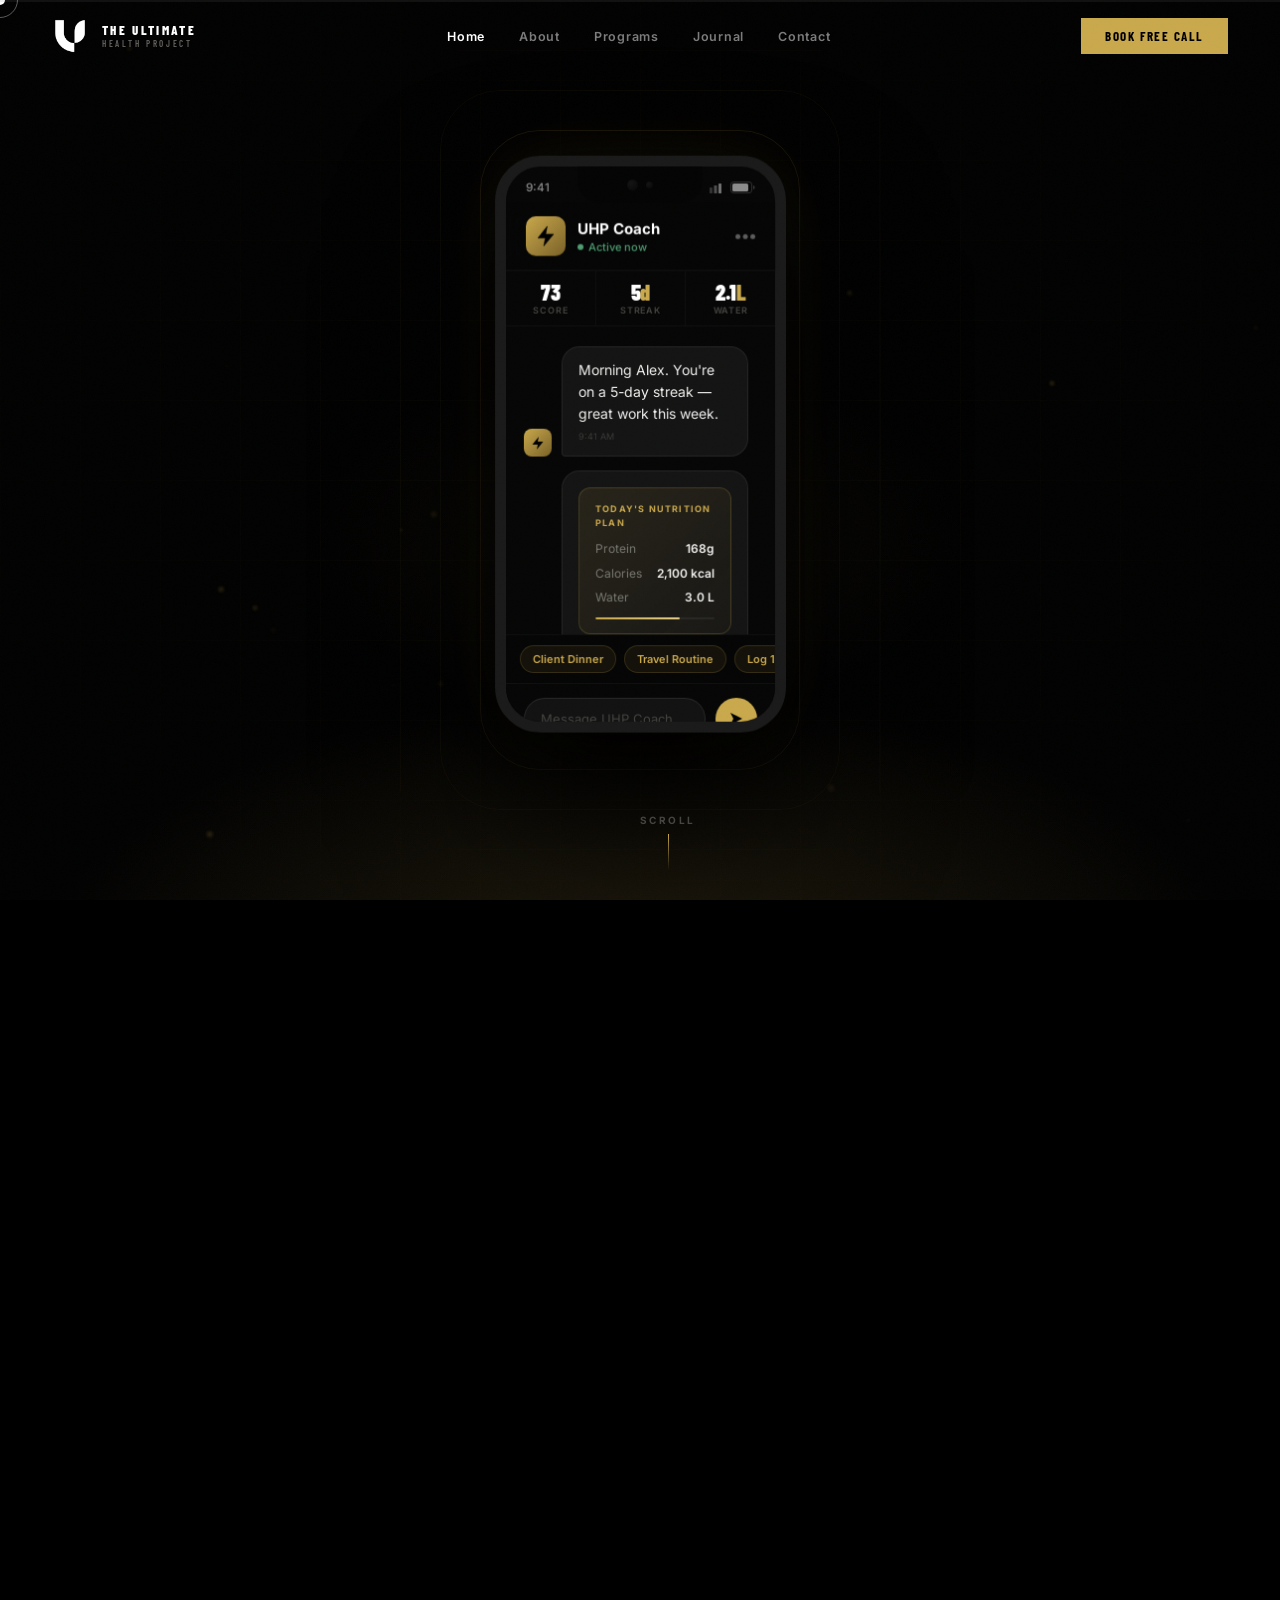
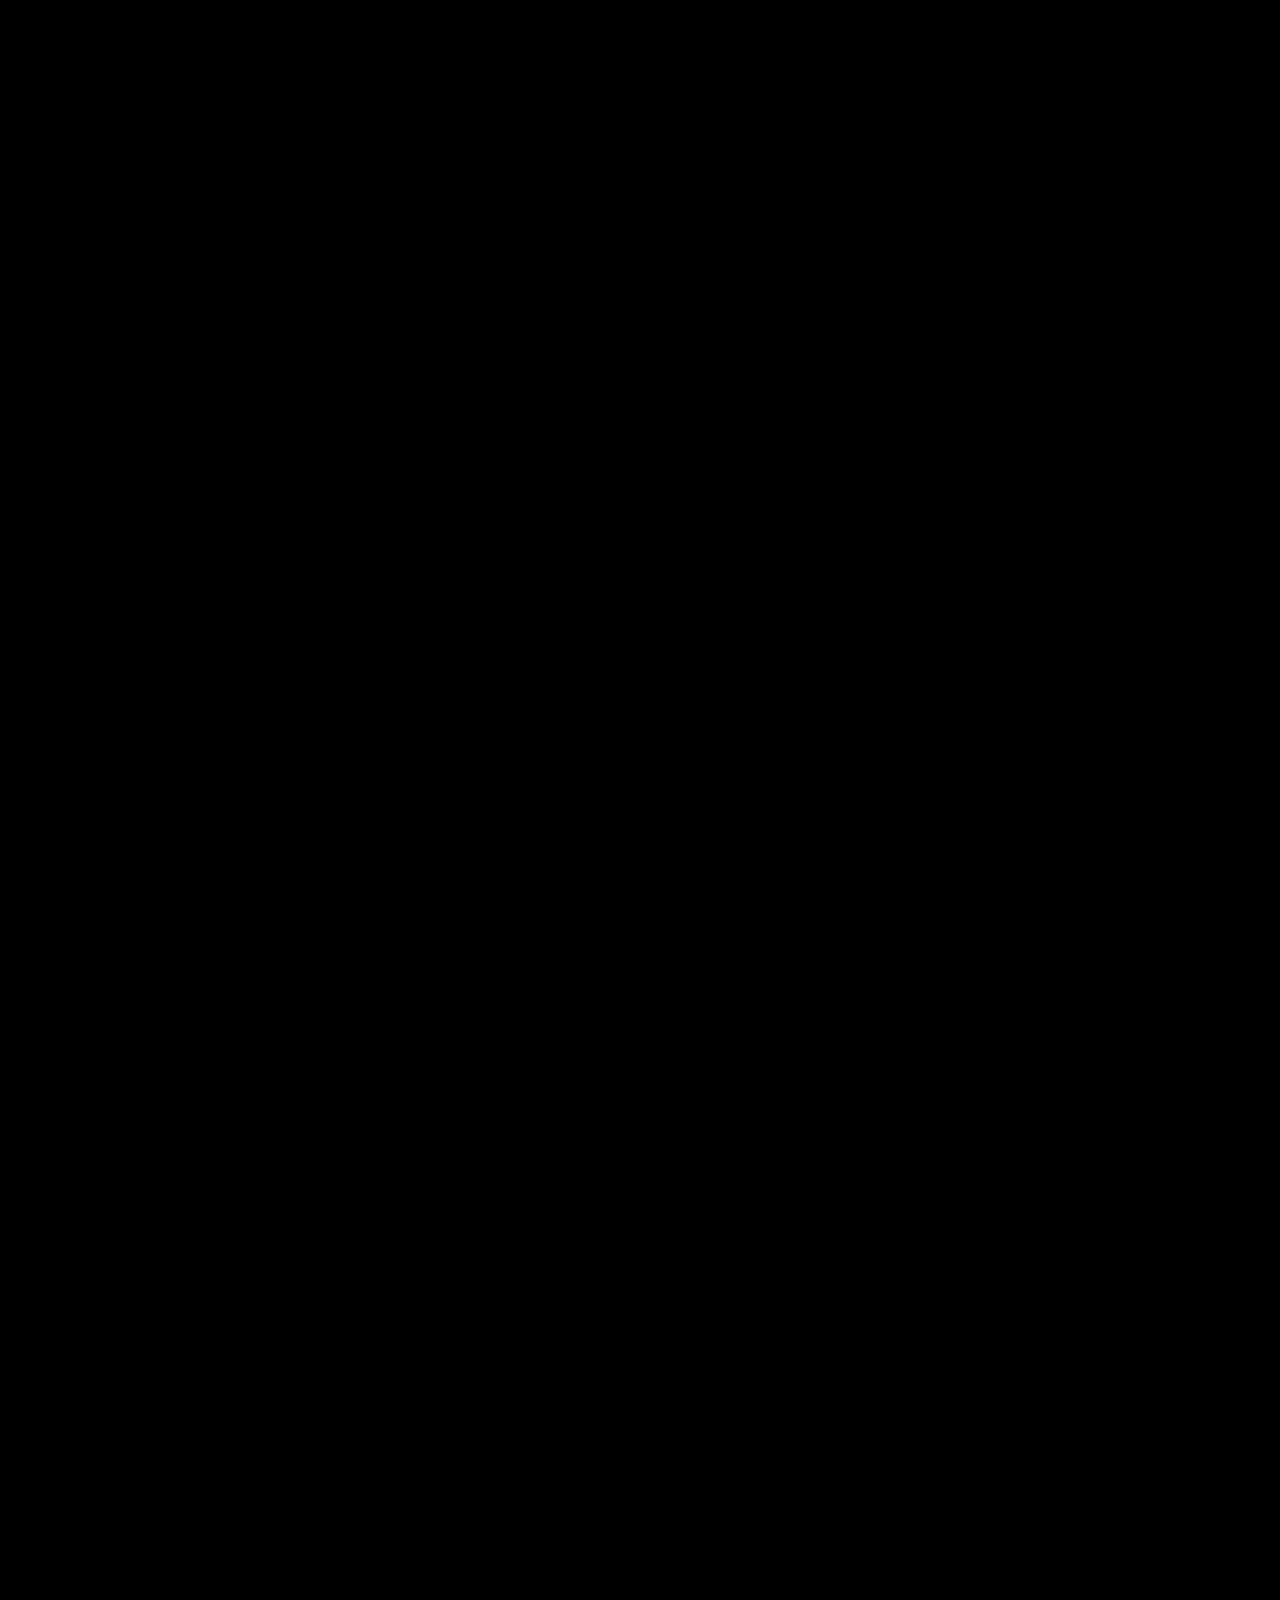
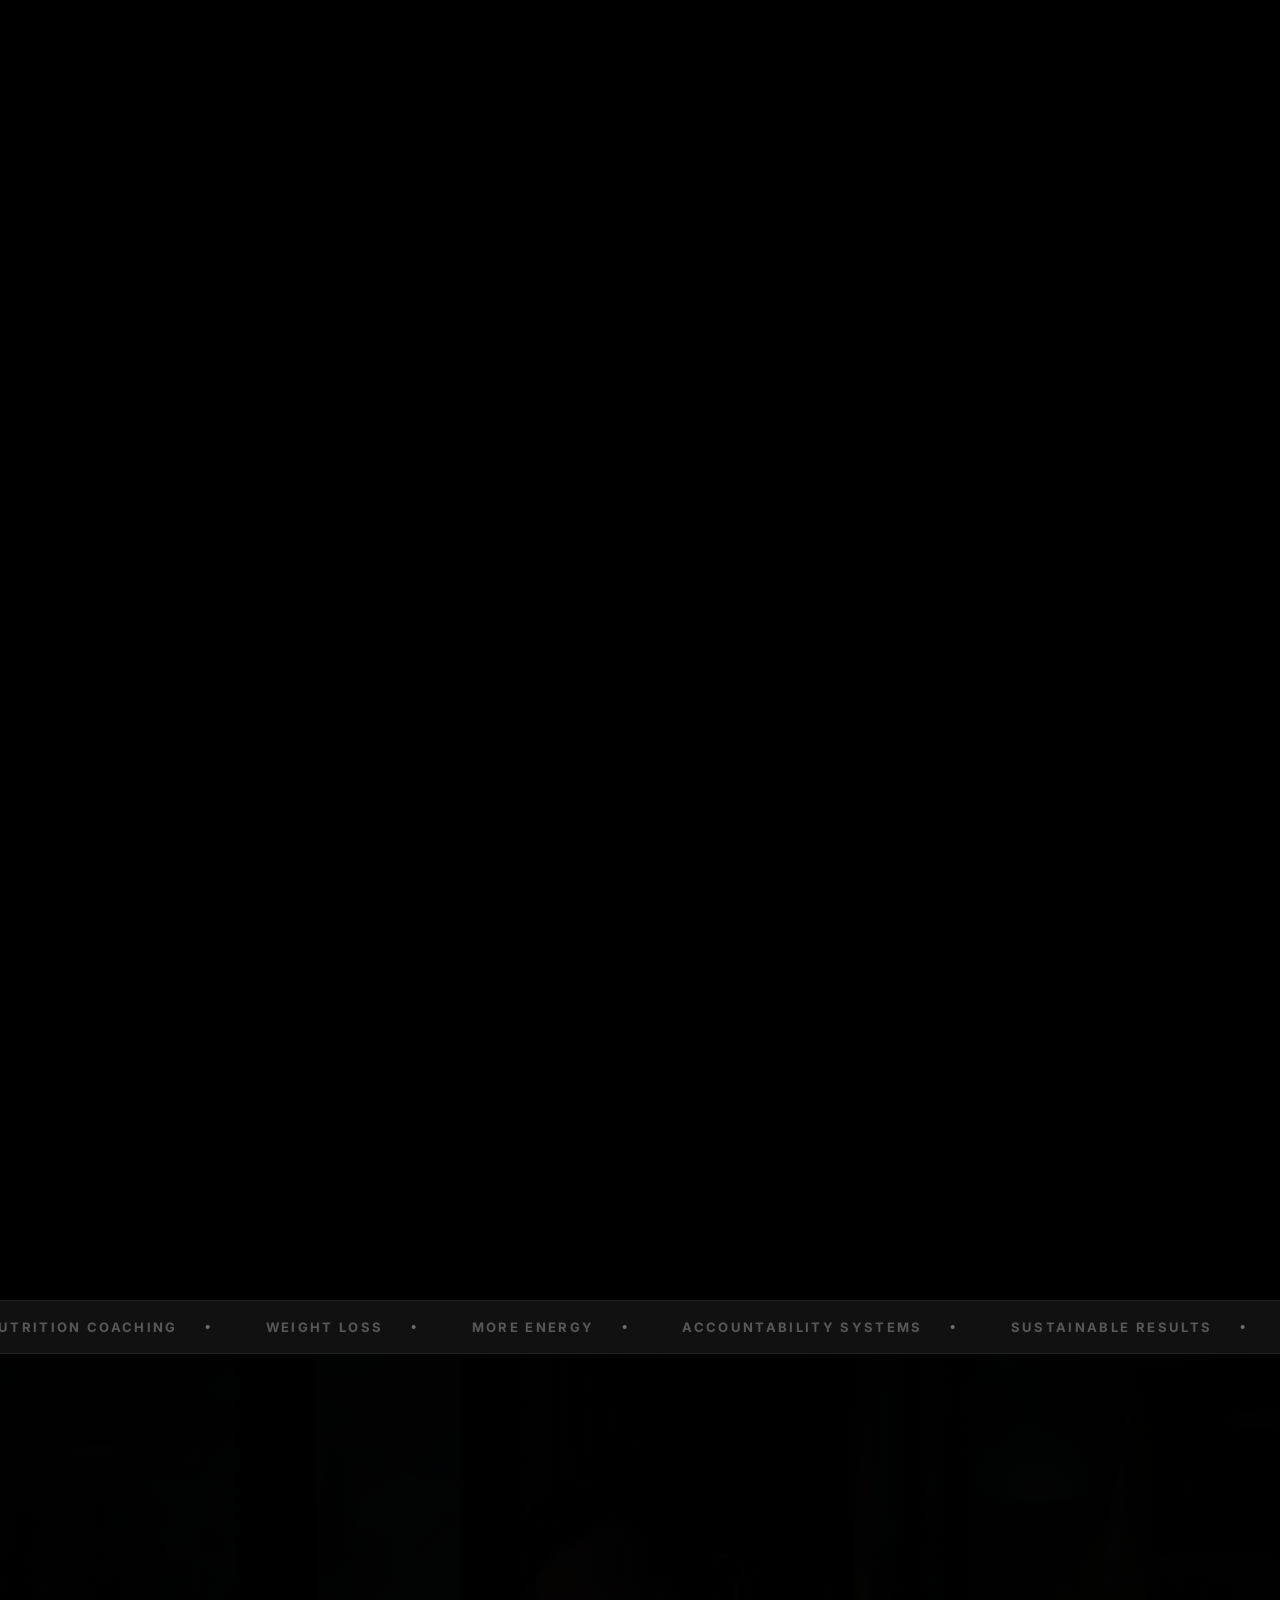
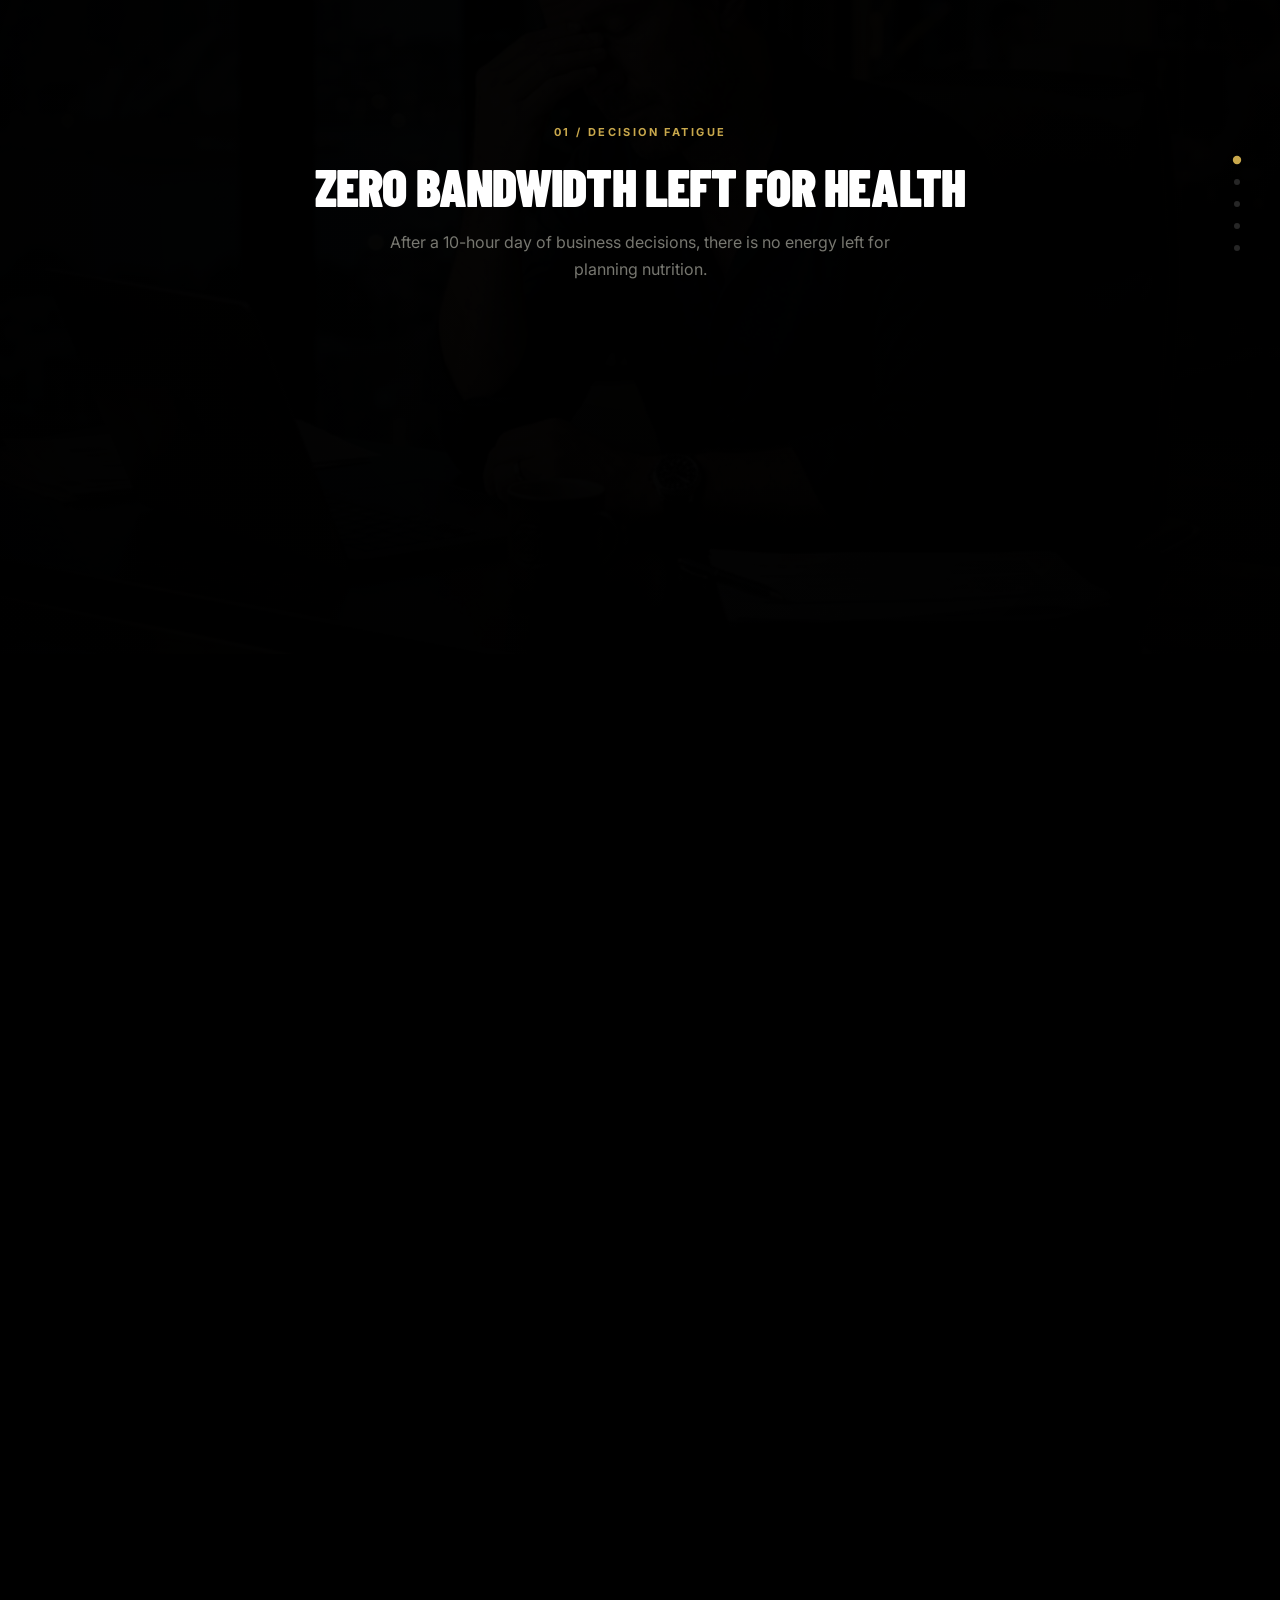
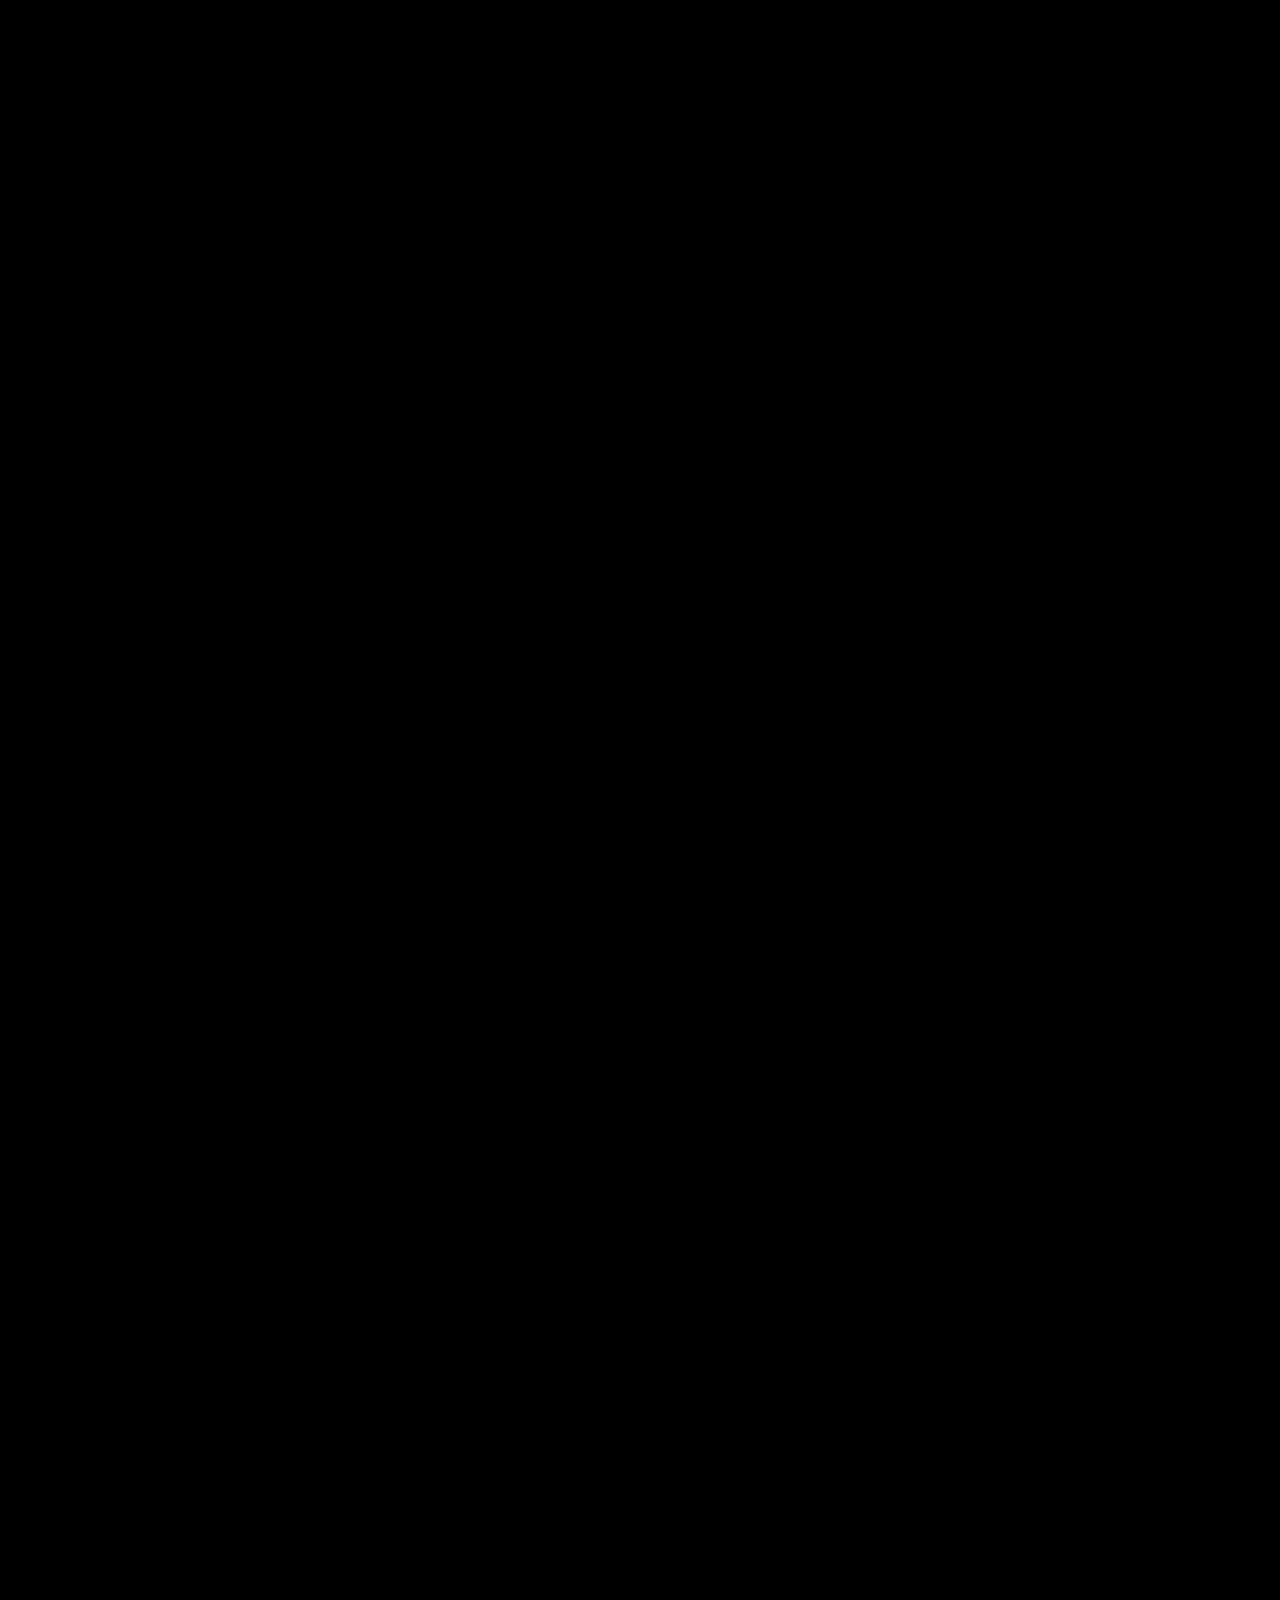
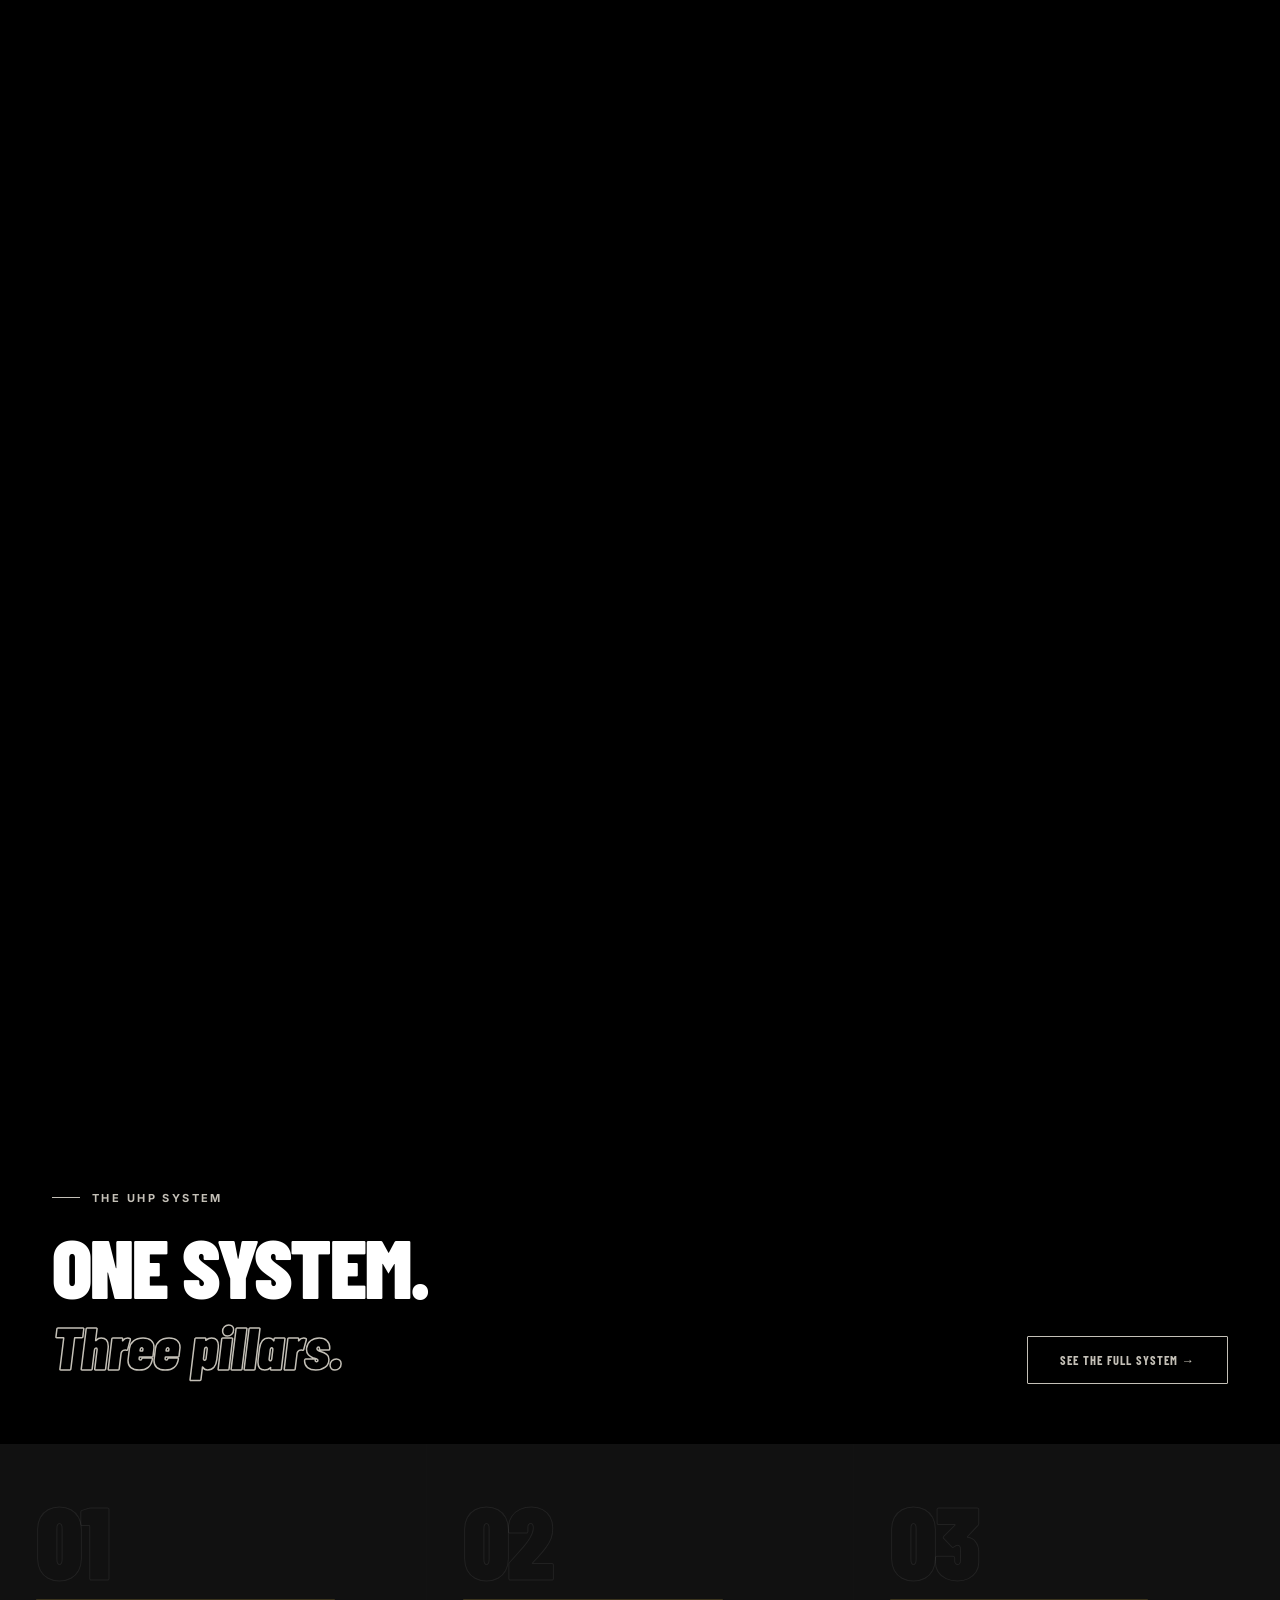
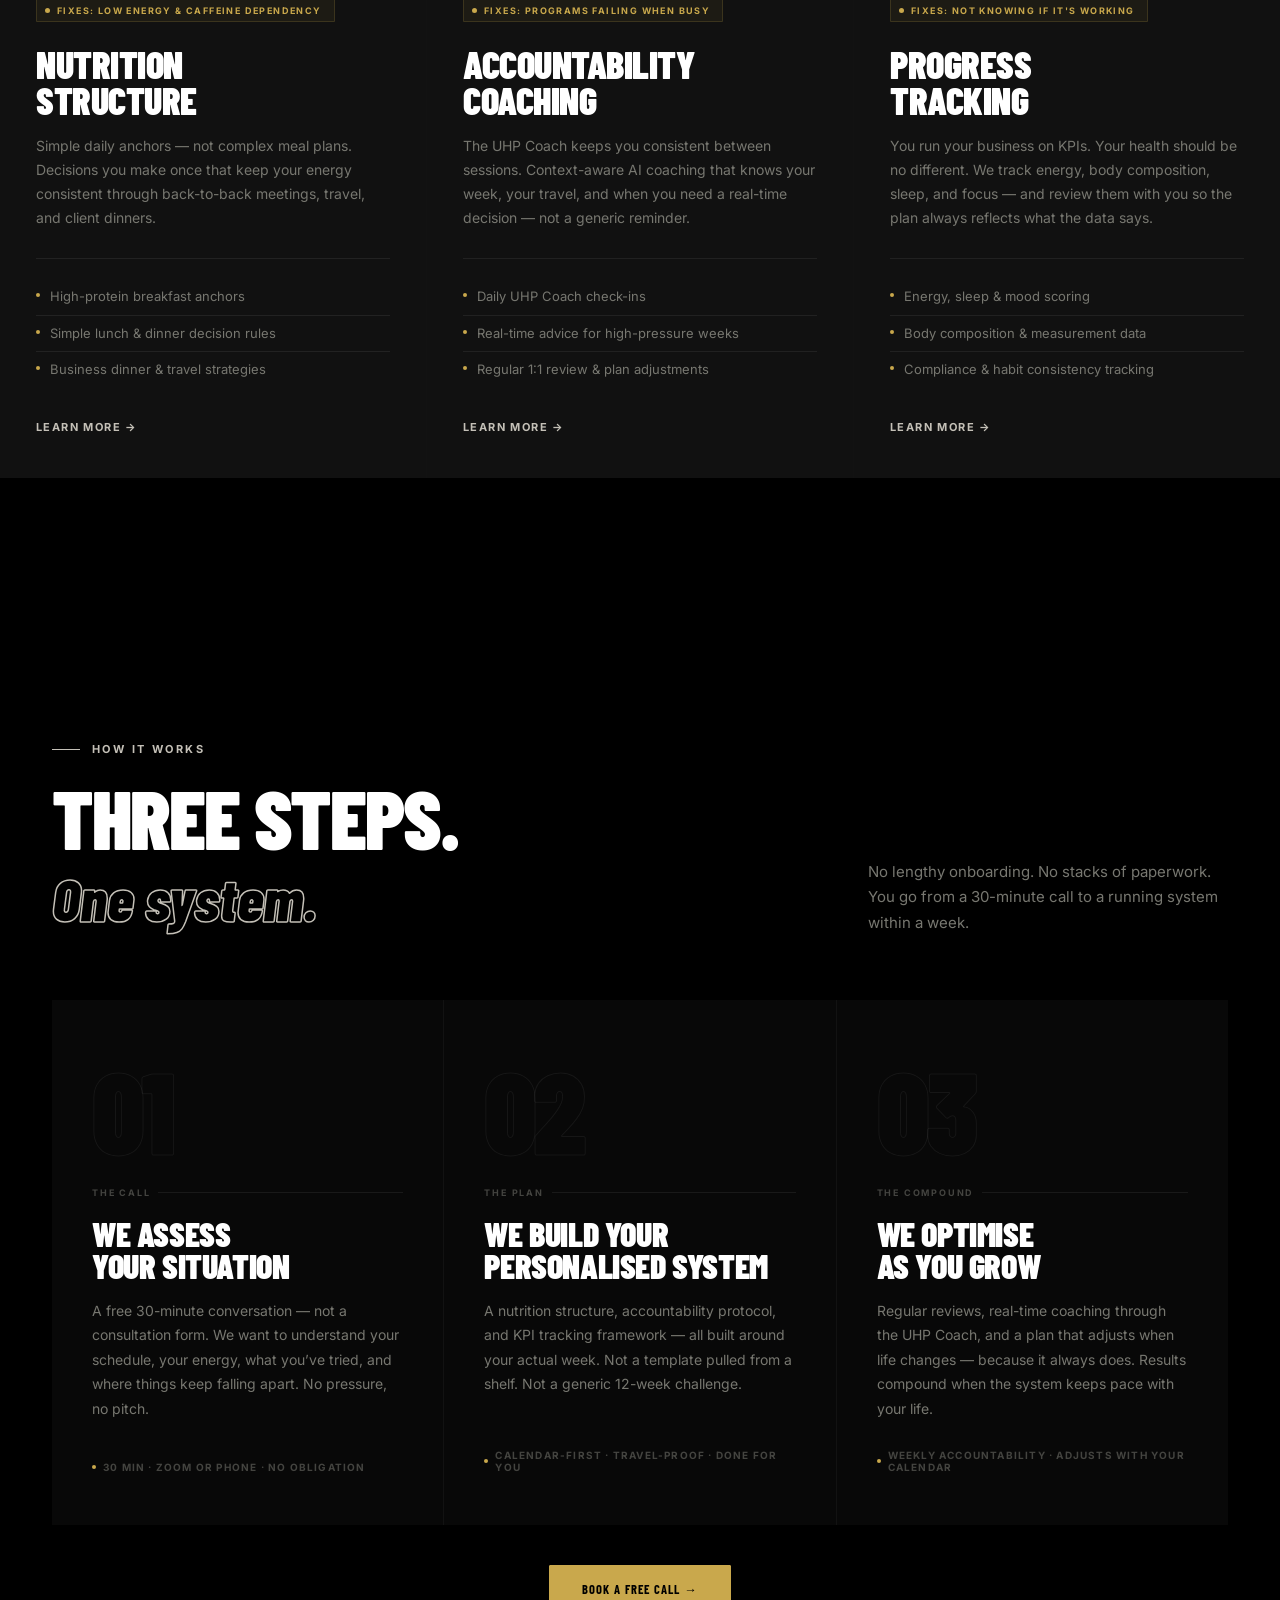
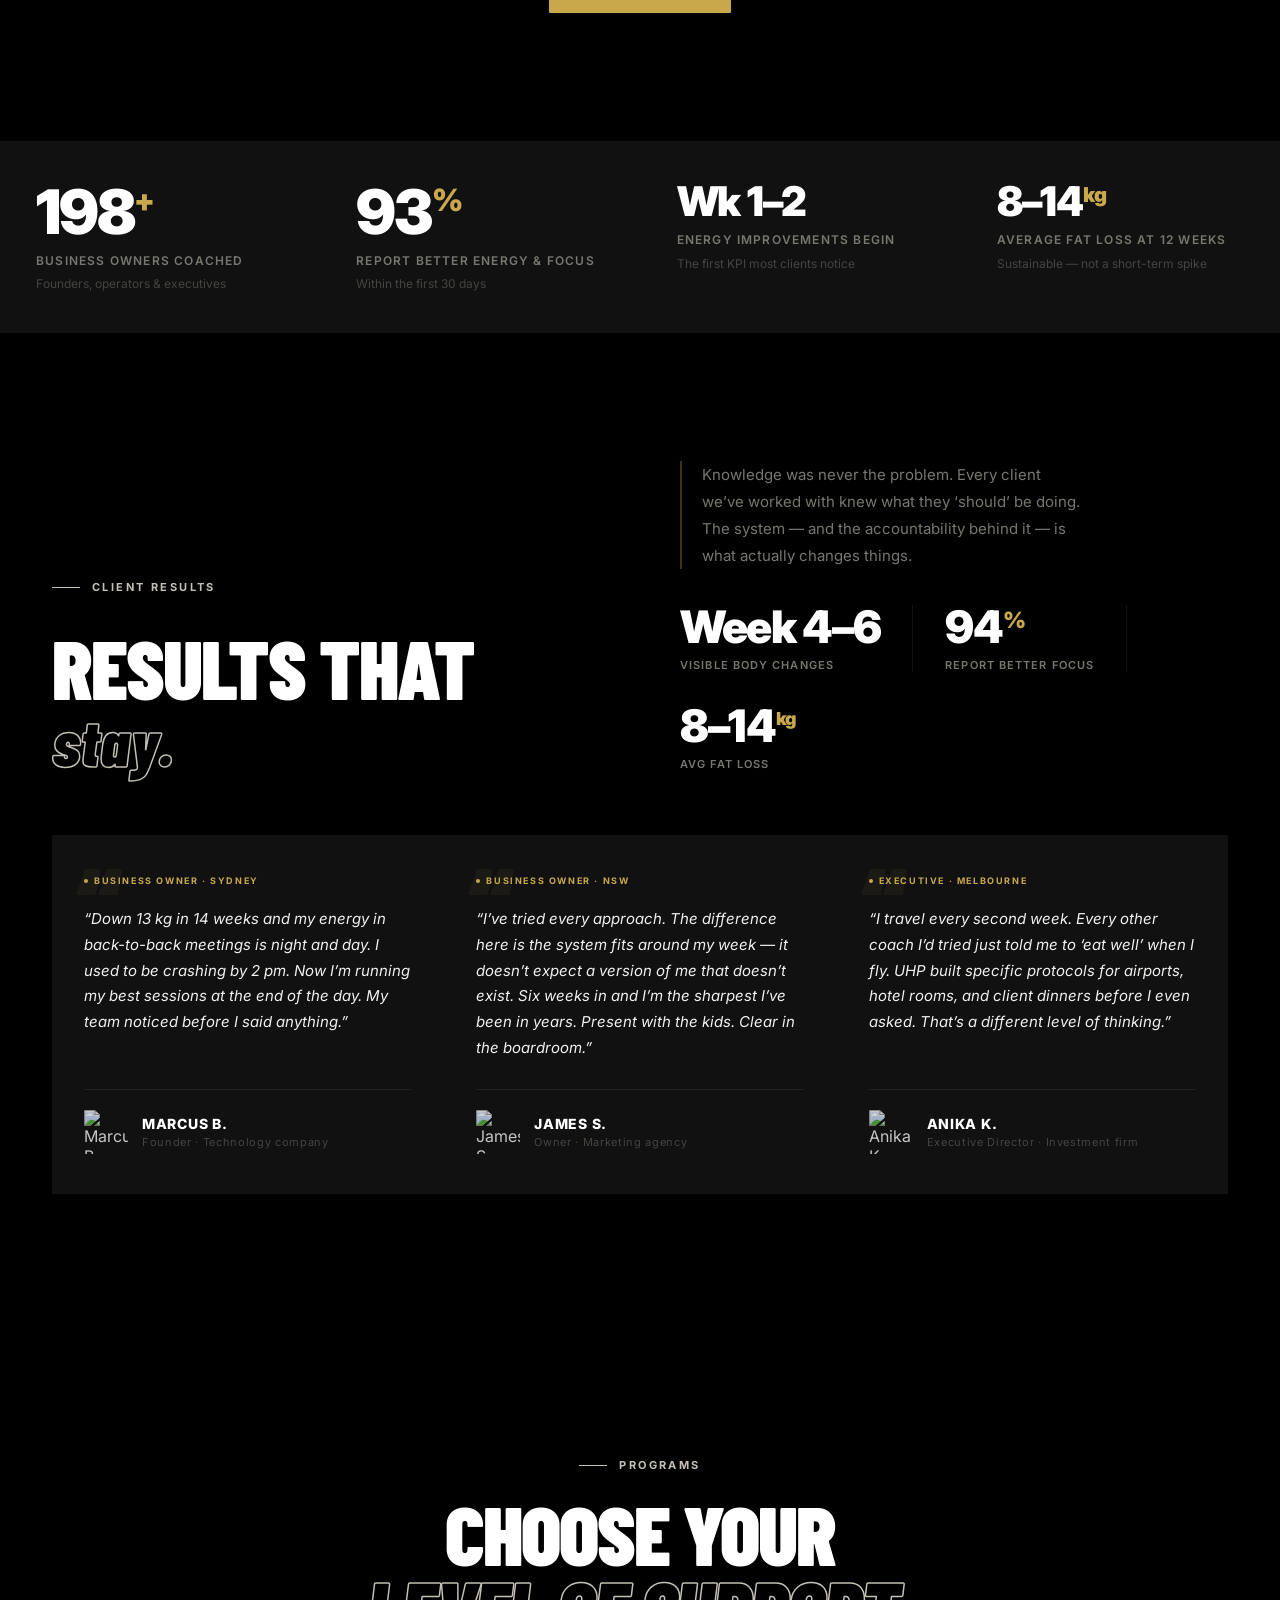
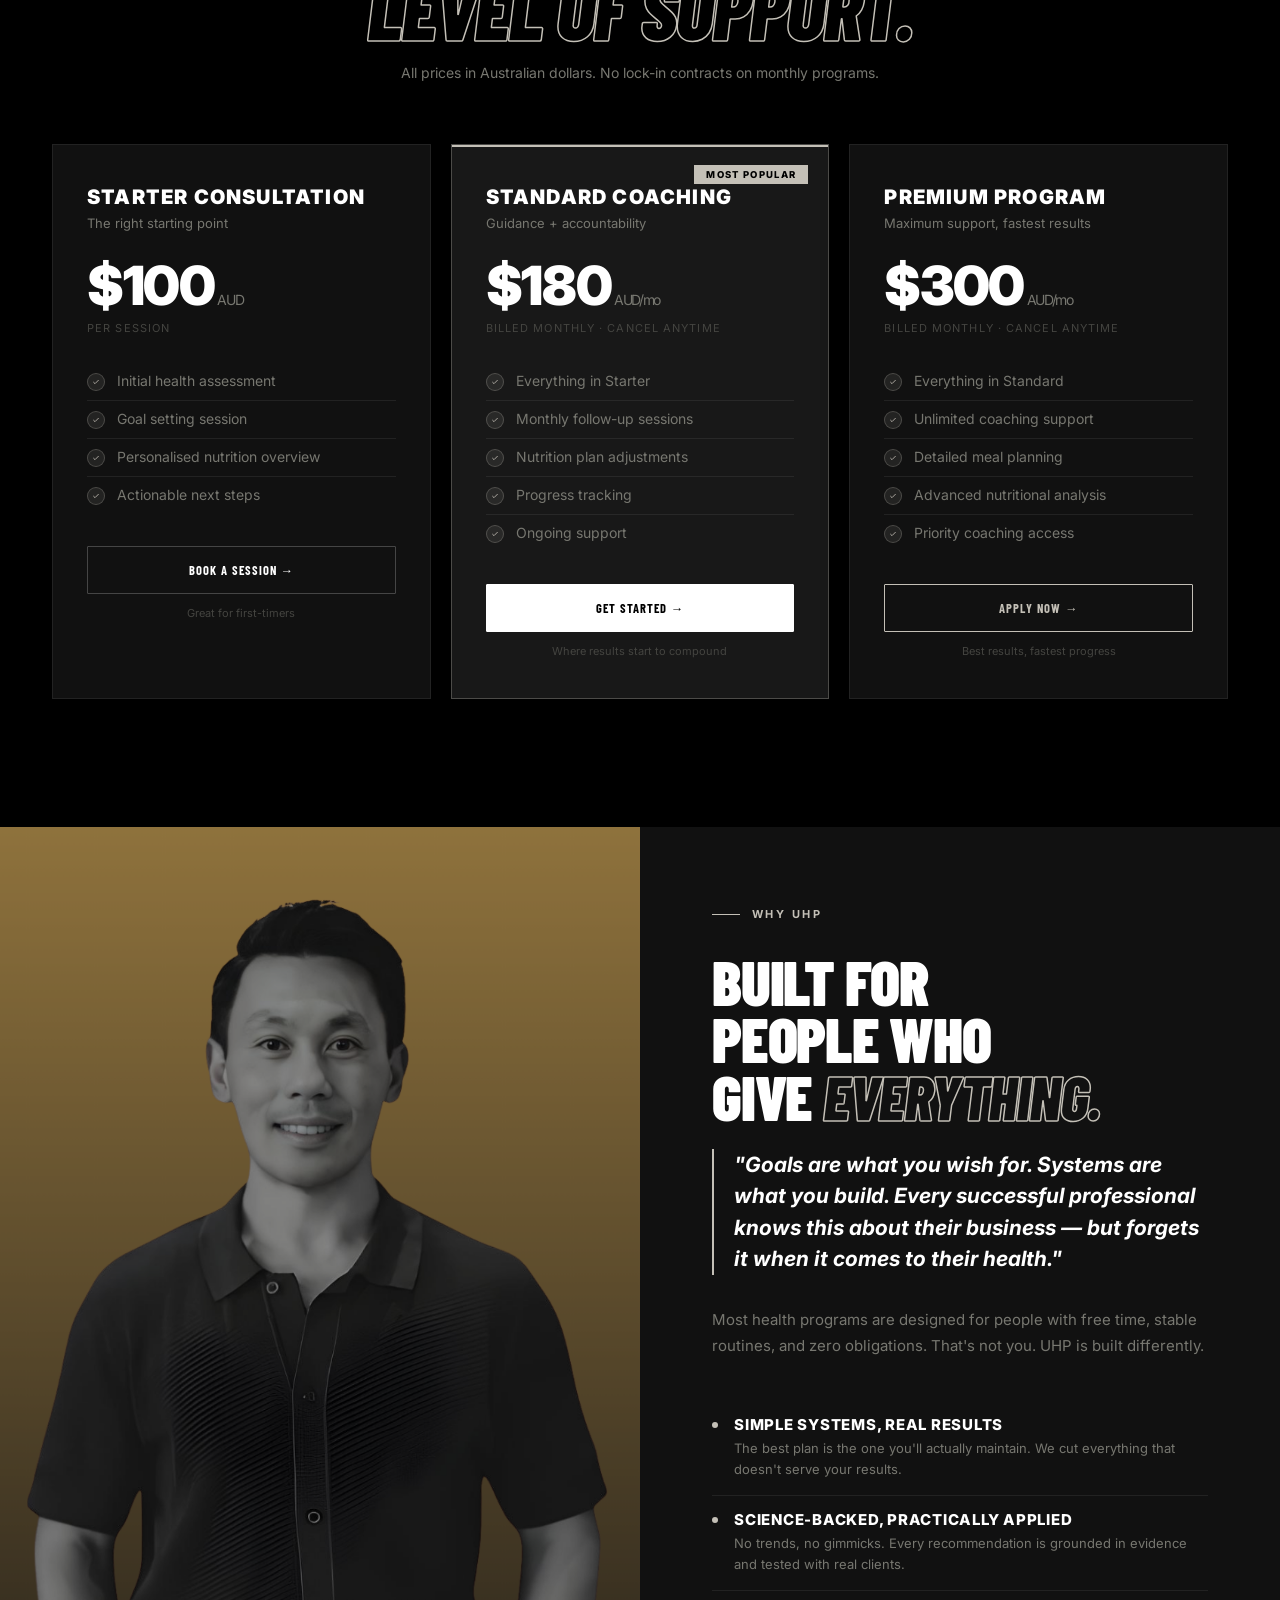
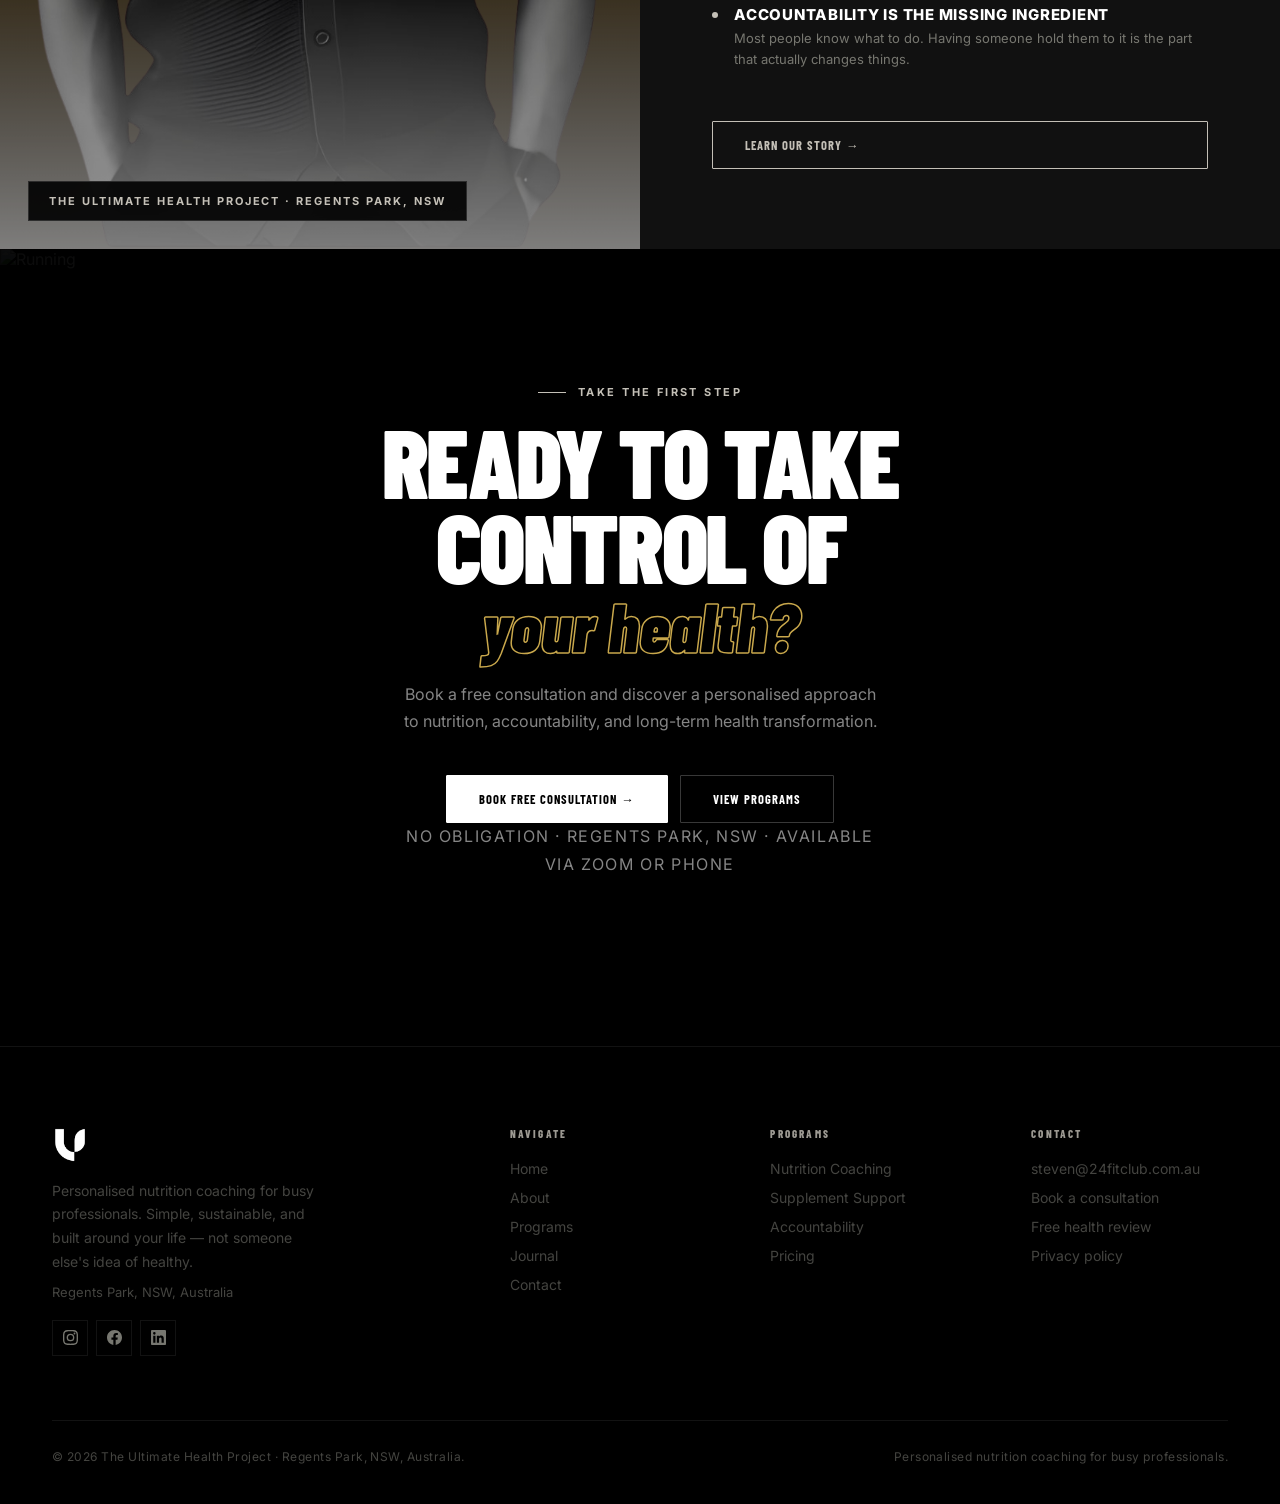
==== index.html @ 0f09a3ca "Update index.html" ====
<!DOCTYPE html>
<html lang="en-AU">
<head>
<meta charset="UTF-8">
<meta name="viewport" content="width=device-width,initial-scale=1.0">
<meta name="theme-color" content="#000000">
<title>The Ultimate Health Project — Nutrition Coaching for Busy Professionals</title>
<meta name="description" content="Premium nutrition coaching and health transformation for busy professionals in Regents Park, NSW. Personalised plans, accountability systems, and lasting results.">
<link rel="preconnect" href="https://fonts.googleapis.com">
<link rel="preconnect" href="https://fonts.gstatic.com" crossorigin>
<link href="https://fonts.googleapis.com/css2?family=Barlow+Condensed:ital,wght@0,400;0,600;0,700;0,800;0,900;1,400;1,700;1,900&family=Inter:wght@300;400;500;600&display=swap" rel="stylesheet">
<style>
:root{--black:#000;--charcoal:#2E2E2D;--gray:#5D5D5D;--gray-lt:#EDEDED;--white:#FFF;--beige:#C4C0B7;--slate:#5D6A78;--bg:#000;--bg2:#080808;--surface:#111;--surface2:#181818;--text:#F0F0EE;--muted:#777770;--dim:#444440;--border:rgba(255,255,255,.07);--border2:rgba(255,255,255,.14);--font:'Barlow Condensed','Arial Narrow',sans-serif;--body:'Inter',system-ui,sans-serif;--gold:#C9A84C;--ease:cubic-bezier(.25,.46,.45,.94);--ease-out:cubic-bezier(.16,1,.3,1)}
*,*::before,*::after{box-sizing:border-box;margin:0;padding:0}
html{-webkit-font-smoothing:antialiased;scroll-behavior:smooth}
body{font-family:var(--body);background:var(--bg);color:var(--text);overflow-x:hidden;cursor:none}h1,h2,h3,h4,h5,h6{font-family:var(--font)}
::selection{background:rgba(201,168,76,.28);color:#fff}
a{color:inherit;text-decoration:none}img{display:block;max-width:100%}
button{font:inherit;cursor:none;border:none;background:none;color:inherit}
.grain{position:fixed;inset:0;pointer-events:none;z-index:9990;opacity:.03;background-image:url("data:image/svg+xml;utf8,<svg xmlns='http://www.w3.org/2000/svg' width='200' height='200'><filter id='n'><feTurbulence type='fractalNoise' baseFrequency='.9' numOctaves='4' stitchTiles='stitch'/></filter><rect width='100%' height='100%' filter='url(%23n)' opacity='1'/></svg>");mix-blend-mode:overlay}
.cur{position:fixed;width:10px;height:10px;background:var(--white);border-radius:50%;pointer-events:none;z-index:10000;transform:translate(-50%,-50%);mix-blend-mode:difference}
.cur-f{position:fixed;width:36px;height:36px;border:1px solid rgba(255,255,255,.35);border-radius:50%;pointer-events:none;z-index:9999;transform:translate(-50%,-50%);transition:width .4s var(--ease-out),height .4s var(--ease-out),border-color .4s}
body.hovering .cur-f{width:56px;height:56px;border-color:rgba(201,168,76,.5)}
#loader{position:fixed;inset:0;z-index:9995;background:var(--black);display:flex;flex-direction:column;align-items:center;justify-content:center;gap:40px}
.ld-logo{display:flex;flex-direction:row;align-items:center;gap:16px}
.ld-mark{height:44px;width:auto;object-fit:contain}
.ld-wordmark{font-size:11px;font-weight:800;letter-spacing:.22em;text-transform:uppercase;color:var(--beige)}
.ld-pct{font-size:clamp(60px,10vw,112px);font-weight:900;letter-spacing:-.04em;line-height:1;-webkit-text-stroke:1.5px rgba(255,255,255,.45);color:transparent;font-variant-numeric:tabular-nums}
.ld-bar{width:200px;height:1px;background:rgba(255,255,255,.1);position:relative;overflow:hidden}
.ld-prog{position:absolute;inset-block:0;left:0;background:#C9A84C;width:0;transition:width .06s linear}
.sprog{position:fixed;top:0;left:0;right:0;height:2px;z-index:200;background:rgba(255,255,255,.06)}.sprog-bar{height:100%;background:#C9A84C;width:0;transition:width .08s linear}
.pt{position:fixed;inset:0;z-index:5000;background:var(--black);transform:scaleY(0);transform-origin:bottom;pointer-events:none}
.nav{position:fixed;top:0;left:0;right:0;z-index:100;height:72px;transition:background .4s,border-color .4s}.nav.scrolled{background:rgba(0,0,0,.93);backdrop-filter:blur(24px);border-bottom:1px solid var(--border)}
.nav-in{height:100%;max-width:1400px;margin:0 auto;padding:0 52px;display:flex;align-items:center;justify-content:space-between;gap:24px}@media(max-width:768px){.nav-in{padding:0 24px}}
.nav-logo{display:flex;align-items:center;gap:14px;cursor:none}.logo-mark{width:28px;height:34px;color:var(--white);transition:transform .35s var(--ease-out)}.nav-logo:hover .logo-mark{transform:scale(1.06)}.logo-img{height:36px;width:auto;object-fit:contain;display:block;transition:transform .35s var(--ease-out)}.nav-logo:hover .logo-img{transform:scale(1.05)}
.logo-wm{line-height:1.1}.logo-wm-main{display:block;font-family:var(--font);font-size:13px;font-weight:800;letter-spacing:.18em;text-transform:uppercase;color:var(--white)}.logo-wm-sub{display:block;font-family:var(--font);font-size:9px;font-weight:600;letter-spacing:.3em;text-transform:uppercase;color:rgba(196,192,183,.5);margin-top:2px}
.nl{display:flex;align-items:center;gap:2px}.nl a{padding:8px 16px;font-size:12.5px;font-weight:600;letter-spacing:.06em;color:rgba(255,255,255,.48);transition:color .25s;cursor:none}.nl a:hover,.nl a.active{color:var(--white)}
.nav-cta{padding:10px 24px;background:#C9A84C;color:#000;font-family:var(--font);font-size:13px;font-weight:700;letter-spacing:.12em;text-transform:uppercase;transition:all .3s;cursor:none;white-space:nowrap}.nav-cta:hover{background:#b8962e;transform:translateY(-1px)}
@media(max-width:900px){.nl{display:none}}.hbg{display:none;flex-direction:column;gap:5px;padding:8px;cursor:none}.hbg span{display:block;width:22px;height:1.5px;background:var(--white);border-radius:2px;transition:all .3s var(--ease)}@media(max-width:768px){.hbg{display:flex}}
.mm{position:fixed;inset:0;z-index:98;background:rgba(0,0,0,.97);display:flex;flex-direction:column;align-items:center;justify-content:center;gap:6px;opacity:0;visibility:hidden;transition:all .4s var(--ease)}.mm.open{opacity:1;visibility:visible}.mm a{font-family:var(--font);font-size:52px;font-weight:900;text-transform:uppercase;letter-spacing:.04em;color:rgba(255,255,255,.32);transition:color .3s,letter-spacing .3s;line-height:1.2;cursor:none}.mm a:hover{color:var(--white)}.mm-x{position:absolute;top:24px;right:28px;font-size:28px;color:rgba(255,255,255,.3);cursor:none}
.wrap{max-width:1400px;margin:0 auto;padding:0 52px}@media(max-width:768px){.wrap{padding:0 24px}}
.sec{padding:128px 0}@media(max-width:768px){.sec{padding:80px 0}}
.lbl{display:inline-flex;align-items:center;gap:12px;font-size:11px;font-weight:700;letter-spacing:.22em;text-transform:uppercase;color:var(--beige);margin-bottom:24px}.lbl::before{content:'';width:28px;height:1px;background:var(--beige);flex-shrink:0}
.btn-w{display:inline-flex;align-items:center;gap:8px;padding:15px 32px;background:var(--white);color:var(--black);font-family:var(--font);font-size:12.5px;font-weight:700;letter-spacing:.08em;text-transform:uppercase;border-radius:1px;border:1px solid var(--white);transition:all .35s var(--ease);cursor:none}.btn-w:hover{background:var(--beige);border-color:var(--beige);transform:translateY(-2px)}
.btn-g{display:inline-flex;align-items:center;gap:8px;padding:15px 32px;background:transparent;color:var(--white);font-family:var(--font);font-size:12.5px;font-weight:700;letter-spacing:.08em;text-transform:uppercase;border:1px solid rgba(255,255,255,.22);border-radius:1px;transition:all .35s var(--ease);cursor:none}.btn-g:hover{border-color:rgba(255,255,255,.55);background:rgba(255,255,255,.04)}
.btn-b{display:inline-flex;align-items:center;gap:8px;padding:15px 32px;background:transparent;color:var(--beige);font-family:var(--font);font-size:12.5px;font-weight:700;letter-spacing:.08em;text-transform:uppercase;border:1px solid var(--beige);border-radius:1px;transition:all .35s var(--ease);cursor:none}.btn-b:hover{background:var(--beige);color:var(--black)}
.btn-gold{display:inline-flex;align-items:center;gap:8px;padding:15px 32px;background:var(--gold);color:#000;font-family:var(--font);font-size:12.5px;font-weight:700;letter-spacing:.08em;text-transform:uppercase;border:1px solid var(--gold);border-radius:1px;transition:all .35s var(--ease);cursor:none}.btn-gold:hover{background:#e6ce86;border-color:#e6ce86;transform:translateY(-2px)}
.rv{opacity:0;transform:translateY(36px);transition:opacity .9s var(--ease-out),transform .9s var(--ease-out)}.rv.in{opacity:1;transform:none}
.rv-l{opacity:0;transform:translateX(-36px);transition:opacity .9s var(--ease-out),transform .9s var(--ease-out)}.rv-l.in{opacity:1;transform:none}
.rv-r{opacity:0;transform:translateX(36px);transition:opacity .9s var(--ease-out),transform .9s var(--ease-out)}.rv-r.in{opacity:1;transform:none}
[data-d="1"]{transition-delay:.1s}[data-d="2"]{transition-delay:.2s}[data-d="3"]{transition-delay:.3s}[data-d="4"]{transition-delay:.4s}[data-d="5"]{transition-delay:.5s}
.split-line{overflow:hidden;display:block}.split-inner{display:block}
.hero{position:relative;min-height:100vh;overflow:hidden;padding:clamp(130px,18vh,180px) 0 80px}
.hero-bg{position:absolute;inset:0;z-index:0}.hero-bg img{width:100%;height:100%;object-fit:cover;object-position:center 28%;filter:brightness(.45)}
.hero-ov{position:absolute;inset:0;z-index:1;background:linear-gradient(to right,rgba(0,0,0,.88) 0%,rgba(0,0,0,.55) 50%,rgba(0,0,0,.08) 100%)}
.hero-ov2{position:absolute;bottom:0;left:0;right:0;height:280px;z-index:1;background:linear-gradient(to top,rgba(0,0,0,1) 0%,transparent 100%)}
.hero-c{position:relative;z-index:2;max-width:840px}
@keyframes hfade{from{opacity:0;transform:translateY(20px)}to{opacity:1;transform:none}}
@keyframes hfadeflat{from{opacity:0}to{opacity:1}}
@keyframes scl{0%,100%{opacity:.3}50%{opacity:1}}
.hero-ey{display:flex;align-items:center;gap:12px;font-size:11px;font-weight:700;letter-spacing:.25em;text-transform:uppercase;color:var(--beige);margin-bottom:32px;animation:hfade .8s .6s both}
.hero-ey::before{content:'';width:32px;height:1px;background:var(--beige)}
.hero-h1{font-size:clamp(64px,10.5vw,148px);font-weight:900;text-transform:uppercase;line-height:.88;letter-spacing:-.03em;margin-bottom:36px;animation:hfade 1s .7s both}
.hero-h1 .lf{color:var(--white);display:block}
.hero-h1 .lo{-webkit-text-stroke:2px rgba(196,192,183,.7);color:transparent;display:block;font-style:italic}
.hero-h1 .ls{font-size:.5em;letter-spacing:0;font-style:italic;color:var(--beige);font-weight:700;display:block;line-height:1.3;-webkit-text-stroke:0;margin-top:6px}
.hero-sub{font-size:16px;font-weight:400;color:rgba(255,255,255,.52);line-height:1.72;max-width:500px;margin-bottom:40px;animation:hfade .9s .9s both}
.hero-btns{display:flex;gap:12px;flex-wrap:wrap;animation:hfade .9s 1.05s both}
.hero-trust{display:flex;gap:24px;margin-top:48px;flex-wrap:wrap;animation:hfadeflat .8s 1.2s both}
.ht{font-size:11px;color:rgba(255,255,255,.3);letter-spacing:.1em;text-transform:uppercase;display:flex;align-items:center;gap:8px}
.ht::before{content:'';width:4px;height:4px;border-radius:50%;background:var(--beige);opacity:.6}
.hero-sc{position:absolute;bottom:48px;right:52px;z-index:2;writing-mode:vertical-rl;font-size:10px;font-weight:700;letter-spacing:.22em;text-transform:uppercase;color:rgba(255,255,255,.24);display:flex;align-items:center;gap:14px;animation:hfadeflat .6s 1.4s both}
.hero-sc-line{width:1px;height:56px;background:linear-gradient(to bottom,transparent,rgba(196,192,183,.45));animation:scl 2.4s ease-in-out infinite}
@media(max-width:1024px){.hero{padding-top:clamp(110px,16vh,160px);padding-bottom:64px}}
@media(max-width:768px){.hero{padding-top:100px;padding-bottom:56px}.hero-sc{display:none}}
.mq{background:var(--surface);border-top:1px solid var(--border);border-bottom:1px solid var(--border);overflow:hidden;padding:18px 0}
.mq-track{display:flex;white-space:nowrap}
.mq-item{font-size:13px;font-weight:700;letter-spacing:.18em;text-transform:uppercase;color:rgba(255,255,255,.3);padding:0 28px;display:inline-flex;align-items:center;gap:28px;flex-shrink:0}
.mq-dot{width:4px;height:4px;border-radius:50%;background:var(--beige);opacity:.55;flex-shrink:0}
/* --- Storyteller Sticky Scroll Layout --- */
#story-scroll-section {
  position: relative;
  height: 500vh; /* 5 panels of scroll depth */
  background: #000;
}
#story-sticky {
  position: sticky;
  top: 0;
  height: 100vh;
  width: 100%;
  display: flex;
  align-items: center;
  justify-content: center;
  overflow: hidden;
}
#story-bg-img {
  position: absolute;
  inset: 0;
  z-index: 0;
  background-image: url('assets/founder_burnout.jpg');
  background-size: cover;
  background-position: center;
  opacity: 0;
  transition: opacity 0.6s ease, transform 0.6s ease;
  filter: grayscale(15%);
  transform: scale(1.02);
}
#story-overlay {
  position: absolute;
  inset: 0;
  z-index: 1;
  background: radial-gradient(circle at center, rgba(0,0,0,0.35) 0%, rgba(0,0,0,0.92) 100%);
}
.story-content-wrap {
  position: relative;
  z-index: 2;
  width: 90%;
  max-width: 800px;
  height: 360px;
  display: flex;
  align-items: center;
  justify-content: center;
}
.story-slide {
  position: absolute;
  inset: 0;
  display: flex;
  flex-direction: column;
  align-items: center;
  justify-content: center;
  text-align: center;
  opacity: 0;
  transform: translateY(40px);
  clip-path: inset(100% 0 0 0);
  transition: opacity 0.75s cubic-bezier(0.16, 1, 0.3, 1), 
              transform 0.75s cubic-bezier(0.16, 1, 0.3, 1), 
              clip-path 0.75s cubic-bezier(0.16, 1, 0.3, 1);
  pointer-events: none;
}
.story-slide.active {
  opacity: 1;
  transform: translateY(0);
  clip-path: inset(0 0 0 0);
  pointer-events: auto;
}
.story-slide.exit {
  opacity: 0;
  transform: translateY(-40px);
  clip-path: inset(0 0 100% 0);
  pointer-events: none;
}
.story-lbl {
  font-family: var(--body);
  font-size: 11px;
  font-weight: 700;
  letter-spacing: 0.22em;
  text-transform: uppercase;
  color: var(--gold);
  margin-bottom: 20px;
}
.story-h3 {
  font-family: var(--font);
  font-size: clamp(32px, 4.5vw, 52px);
  font-weight: 900;
  text-transform: uppercase;
  color: var(--white);
  line-height: 1.05;
  letter-spacing: -0.015em;
  margin-bottom: 16px;
}
.story-p {
  font-family: var(--body);
  font-size: 16px;
  color: var(--muted);
  line-height: 1.7;
  max-width: 520px;
}

/* Slide 4 specific caption */
.story-caption-only {
  position: absolute;
  bottom: 60px;
  font-family: var(--font);
  font-size: 12px;
  font-weight: 700;
  letter-spacing: 0.25em;
  color: var(--white);
  text-transform: uppercase;
  background: rgba(0,0,0,0.8);
  padding: 8px 16px;
  border: 1px solid var(--border);
  border-radius: 2px;
}

/* Slide 5 Typography */
.story-h2 {
  font-family: var(--font);
  font-size: clamp(40px, 6vw, 72px);
  font-weight: 900;
  text-transform: uppercase;
  color: var(--white);
  line-height: 0.93;
  letter-spacing: -1.24px;
}
.story-sub {
  font-family: var(--body);
  font-size: 16px;
  font-weight: 400;
  color: var(--muted);
  line-height: 1.6;
  margin-top: 20px;
  max-width: 600px;
}

/* Scroll indicator dot line */
.story-dots {
  position: absolute;
  right: 40px;
  top: 50%;
  transform: translateY(-50%);
  display: flex;
  flex-direction: column;
  gap: 16px;
  z-index: 3;
}
.story-dot {
  width: 6px;
  height: 6px;
  border-radius: 50%;
  background: rgba(255, 255, 255, 0.15);
  transition: background 0.4s, transform 0.4s;
}
.story-dot.active {
  background: var(--gold);
  transform: scale(1.4);
}

@media(max-width: 768px) {
  #story-scroll-section {
    height: auto !important;
  }
  #story-sticky {
    position: relative !important;
    height: auto !important;
    overflow: visible !important;
    padding: 80px 0 60px;
  }
  #story-bg-img {
    display: none;
  }
  #story-overlay {
    display: none;
  }
  .story-dots {
    display: none;
  }
  .story-content-wrap {
    height: auto !important;
    flex-direction: column;
    gap: 80px;
  }
  .story-slide {
    position: relative !important;
    opacity: 1 !important;
    transform: none !important;
    pointer-events: auto !important;
  }
  .story-caption-only {
    position: relative !important;
    bottom: auto !important;
    margin-top: 20px;
  }
}
/* homepage system pillars */
.sys-header{display:flex;justify-content:space-between;align-items:flex-end;flex-wrap:wrap;gap:20px;margin-bottom:0}
.sys-pillars{display:grid;grid-template-columns:repeat(3,1fr);gap:1px;background:var(--border);margin-top:60px}
.sp{
  background:var(--surface);padding:44px 36px;
  display:flex;flex-direction:column;
  transition:background .35s var(--ease);
  position:relative;overflow:hidden;
}
.sp:hover{background:var(--surface2)}
.sp::before{
  content:'';position:absolute;top:0;left:0;right:0;height:2px;
  background:linear-gradient(90deg,var(--gold),transparent);
  transform:scaleX(0);transform-origin:left;
  transition:transform .5s var(--ease);
}
.sp:hover::before{transform:scaleX(1)}
.sp-num{
  font-family:var(--font);font-size:clamp(72px,8vw,108px);font-weight:900;
  -webkit-text-stroke:1px rgba(255,255,255,.07);color:transparent;
  line-height:1;letter-spacing:-3px;margin-bottom:8px;
}
.sp-connector{
  display:inline-flex;align-items:center;gap:7px;
  padding:5px 12px 5px 8px;
  background:rgba(201,168,76,.07);border:1px solid rgba(201,168,76,.18);
  border-radius:1px;margin-bottom:24px;width:fit-content;
}
.sp-connector-dot{width:5px;height:5px;border-radius:50%;background:var(--gold);flex-shrink:0}
.sp-connector-lbl{font-size:9px;font-weight:700;letter-spacing:1.4px;text-transform:uppercase;color:var(--gold)}
.sp-title{
  font-family:var(--font);font-size:clamp(26px,3vw,38px);
  font-weight:900;text-transform:uppercase;color:var(--white);
  line-height:.95;letter-spacing:-.5px;margin-bottom:16px;
}
.sp-desc{font-size:14px;color:var(--muted);line-height:1.72;margin-bottom:28px;flex:1}
.sp-feats{list-style:none;margin-bottom:32px;border-top:1px solid var(--border);padding-top:20px}
.sp-feat{
  display:flex;align-items:flex-start;gap:10px;
  padding:8px 0;border-bottom:1px solid var(--border);
  font-size:13px;color:var(--muted);line-height:1.5;
}
.sp-feat:last-child{border-bottom:none}
.sp-feat-dot{width:4px;height:4px;border-radius:50%;background:var(--gold);flex-shrink:0;margin-top:6px}
.sp-lnk{
  display:inline-flex;align-items:center;gap:8px;
  font-size:11px;font-weight:700;letter-spacing:1.4px;text-transform:uppercase;
  color:var(--beige);transition:gap .3s,color .3s;margin-top:auto;
}
.sp:hover .sp-lnk{gap:14px;color:var(--white)}
@media(max-width:900px){.sys-pillars{grid-template-columns:1fr}}
/* How It Works — full-width step strips */
.hiw-steps{display:grid;grid-template-columns:repeat(3,1fr);gap:1px;background:var(--border);margin-top:64px}
.hiw-step{
  background:var(--bg2);padding:52px 40px;
  display:flex;flex-direction:column;
  position:relative;overflow:hidden;
  transition:background .35s var(--ease);
}
.hiw-step:hover{background:var(--surface)}
.hiw-step::after{
  content:'';position:absolute;bottom:0;left:0;right:0;height:1px;
  background:linear-gradient(90deg,var(--gold),transparent);
  transform:scaleX(0);transform-origin:left;
  transition:transform .6s var(--ease);
}
.hiw-step:hover::after{transform:scaleX(1)}
.hiw-step-n{
  font-family:var(--font);font-size:clamp(80px,9vw,120px);font-weight:900;
  -webkit-text-stroke:1px rgba(255,255,255,.06);color:transparent;
  line-height:1;letter-spacing:-4px;margin-bottom:20px;
}
.hiw-step-connector{
  display:flex;align-items:center;gap:8px;margin-bottom:20px;
}
.hiw-step-line{flex:1;height:1px;background:var(--border)}
.hiw-step-lbl{
  font-size:9px;font-weight:700;letter-spacing:1.8px;text-transform:uppercase;color:var(--dim);
}
.hiw-step h3{
  font-family:var(--font);font-size:clamp(24px,2.8vw,34px);font-weight:900;
  text-transform:uppercase;color:var(--white);line-height:.95;
  letter-spacing:-.4px;margin-bottom:16px;
}
.hiw-step p{font-size:14px;color:var(--muted);line-height:1.75;flex:1}
.hiw-step-tag{
  margin-top:28px;display:inline-flex;align-items:center;gap:7px;
  font-size:10px;font-weight:700;letter-spacing:1.2px;text-transform:uppercase;color:var(--dim);
}
.hiw-step-tag-dot{width:4px;height:4px;border-radius:50%;background:var(--gold);flex-shrink:0}
@media(max-width:900px){.hiw-steps{grid-template-columns:1fr}}

/* Stats */
.stats-g{display:grid;grid-template-columns:repeat(4,1fr);background:var(--border);gap:1px}
.st{background:var(--surface);padding:40px 36px;position:relative;overflow:hidden;transition:background .4s}
.st::before{content:'';position:absolute;top:0;left:0;right:0;height:2px;background:var(--gold);transform:scaleX(0);transform-origin:left;transition:transform .5s var(--ease)}
.st:hover{background:var(--bg2)}.st:hover::before{transform:scaleX(1)}
.st-n{font-size:clamp(38px,4.8vw,62px);font-weight:900;color:var(--white);letter-spacing:-.03em;line-height:1}
.st-n .st-sfx{font-size:.5em;vertical-align:top;margin-top:4px;display:inline-block;color:var(--gold)}
.st-l{font-size:12px;font-weight:600;color:var(--muted);letter-spacing:.1em;text-transform:uppercase;margin-top:10px;line-height:1.4}
.st-sub{font-size:12px;color:var(--dim);margin-top:6px;line-height:1.5}
@media(max-width:768px){.stats-g{grid-template-columns:1fr 1fr}}

/* Testimonials */
.testi-header{display:grid;grid-template-columns:1fr 1fr;gap:80px;align-items:end;margin-bottom:64px}
@media(max-width:900px){.testi-header{grid-template-columns:1fr;gap:32px}}
.testi-lede{
  font-size:clamp(13px,1.3vw,15px);color:var(--muted);line-height:1.8;
  max-width:400px;border-left:2px solid rgba(201,168,76,.3);padding-left:20px;
}
.testi-g{display:grid;grid-template-columns:repeat(3,1fr);gap:1px;background:var(--border)}
.tc{background:var(--surface);padding:40px 32px;position:relative;overflow:hidden;transition:background .4s;display:flex;flex-direction:column}
.tc:hover{background:var(--bg2)}
.tc::before{content:'\201C';position:absolute;top:12px;left:24px;font-size:110px;line-height:1;color:rgba(201,168,76,.06);font-weight:900;font-family:var(--font)}
.tc-tag{
  display:inline-flex;align-items:center;gap:6px;margin-bottom:20px;
  font-size:9px;font-weight:700;letter-spacing:1.6px;text-transform:uppercase;color:var(--gold);
}
.tc-tag-dot{width:4px;height:4px;border-radius:50%;background:var(--gold)}
.tc-text{font-size:15px;color:var(--text);line-height:1.72;margin-bottom:28px;position:relative;z-index:1;flex:1;font-style:italic}
.tc-auth{display:flex;align-items:center;gap:14px;border-top:1px solid var(--border);padding-top:20px}
.tc-av{width:44px;height:44px;border-radius:1px;object-fit:cover;filter:brightness(.82)}
.tc-name{font-size:14px;font-weight:800;text-transform:uppercase;color:var(--white);letter-spacing:.05em}
.tc-role{font-size:11px;color:var(--dim);letter-spacing:.06em;margin-top:3px}
@media(max-width:900px){.testi-g{grid-template-columns:1fr}}
.price-g{display:grid;grid-template-columns:repeat(3,1fr);gap:20px;margin-top:60px}
.pc{background:var(--surface);border:1px solid var(--border);padding:40px 34px;position:relative;overflow:hidden;transition:border-color .4s,transform .4s var(--ease-out)}.pc:hover{border-color:var(--border2);transform:translateY(-5px)}
.pc.feat{background:var(--surface2);border-color:rgba(196,192,183,.3)}.pc.feat::before{content:'';position:absolute;top:0;left:0;right:0;height:2px;background:var(--beige)}
.pc-badge{position:absolute;top:20px;right:20px;padding:4px 12px;background:var(--beige);color:var(--black);font-size:9.5px;font-weight:800;letter-spacing:.14em;text-transform:uppercase}
.pc-name{font-size:20px;font-weight:900;text-transform:uppercase;color:var(--white);letter-spacing:.06em;margin-bottom:6px}.pc-tag{font-size:13px;color:var(--muted);margin-bottom:28px}
.pc-price{font-size:54px;font-weight:900;color:var(--white);letter-spacing:-.025em;line-height:1}
.pc-price small{font-size:14px;font-weight:400;color:var(--muted)}
.pc-period{font-size:11px;color:var(--dim);letter-spacing:.1em;text-transform:uppercase;margin:8px 0 28px}
.pc-feats{list-style:none;margin-bottom:32px}.pf{display:flex;align-items:flex-start;gap:12px;padding:9px 0;border-bottom:1px solid var(--border);font-size:14px;color:var(--muted)}.pf:last-child{border-bottom:none}
.pck{width:18px;height:18px;min-width:18px;border-radius:50%;background:rgba(196,192,183,.1);border:1px solid rgba(196,192,183,.25);display:flex;align-items:center;justify-content:center;margin-top:1px}.pck svg{width:8px;height:8px;stroke:var(--beige);stroke-width:2.5;fill:none}
@media(max-width:1000px){.price-g{grid-template-columns:1fr;max-width:420px}}
.about-g{display:grid;grid-template-columns:1fr 1fr;gap:0}
.ab-ic{position:relative;min-height:680px;overflow:hidden}.ab-ic img{width:100%;height:100%;object-fit:cover;object-position:center top;filter:brightness(.68)}
.ab-tag{position:absolute;bottom:28px;left:28px;padding:12px 20px;background:rgba(0,0,0,.9);border:1px solid var(--border2);backdrop-filter:blur(12px);font-size:11px;font-weight:700;letter-spacing:.18em;text-transform:uppercase;color:var(--beige)}
.ab-cc{padding:80px 72px;background:var(--surface);display:flex;flex-direction:column;justify-content:center}
.ab-quote{font-size:clamp(16px,1.7vw,21px);font-style:italic;font-weight:700;color:var(--white);line-height:1.5;margin:24px 0 32px;padding-left:20px;border-left:2px solid var(--beige)}
.ab-p{font-size:15px;color:var(--muted);line-height:1.75;margin-bottom:14px}
.vals{list-style:none;margin-top:32px}.val{display:flex;gap:16px;padding:14px 0;border-bottom:1px solid var(--border)}.val:last-child{border-bottom:none}
.val-dot{width:6px;height:6px;min-width:6px;border-radius:50%;background:var(--beige);margin-top:7px}
.val-t{font-size:15px;font-weight:800;text-transform:uppercase;color:var(--white);letter-spacing:.05em;margin-bottom:4px}
.val-p{font-size:13px;color:var(--muted);line-height:1.65}
@media(max-width:900px){.about-g{grid-template-columns:1fr}.ab-ic{min-height:400px}.ab-cc{padding:48px 24px}}
.cta-sec{position:relative;overflow:hidden;min-height:56vh;display:flex;align-items:center}
.cta-bg{position:absolute;inset:0}.cta-bg img{width:100%;height:100%;object-fit:cover;filter:brightness(.25)}.cta-ov{position:absolute;inset:0;background:linear-gradient(135deg,rgba(0,0,0,.82),rgba(0,0,0,.48))}
.cta-c{position:relative;z-index:2;text-align:center;max-width:720px;margin:0 auto}
.cta-c h2{font-size:clamp(48px,7.5vw,96px);font-weight:900;text-transform:uppercase;color:var(--white);line-height:.88;letter-spacing:-.025em;margin-bottom:24px}
.cta-c h2 em{-webkit-text-stroke:1.5px #C9A84C;color:transparent;font-style:italic;font-size:.72em;display:block;margin-top:8px;letter-spacing:0;text-transform:none;font-weight:900}
.cta-c p{font-size:16px;color:rgba(255,255,255,.52);max-width:480px;margin:0 auto 40px;line-height:1.7}
.cta-act{display:flex;gap:12px;justify-content:center;flex-wrap:wrap}.cta-note{margin-top:20px;font-size:11px;color:rgba(255,255,255,.24);letter-spacing:.1em;text-transform:uppercase}
footer{background:var(--black);border-top:1px solid var(--border);padding:80px 0 40px}
.ft-g{display:grid;grid-template-columns:2fr 1fr 1fr 1fr;gap:64px;margin-bottom:64px}
.ft-p{font-size:14px;color:var(--dim);line-height:1.7;max-width:280px;margin-top:16px}
.ft-col h6{font-size:11px;font-weight:800;letter-spacing:.2em;text-transform:uppercase;color:var(--beige);margin-bottom:20px;opacity:.8}
.ft-col a{display:block;font-size:14px;color:var(--dim);margin-bottom:12px;transition:color .25s;cursor:none}.ft-col a:hover{color:var(--white)}
.ft-bot{border-top:1px solid var(--border);padding-top:28px;display:flex;align-items:center;justify-content:space-between;gap:20px;flex-wrap:wrap}.ft-bot p{font-size:12px;color:var(--dim);letter-spacing:.04em}
.ft-social{display:flex;gap:8px;margin-top:20px}.fts{width:36px;height:36px;border:1px solid var(--border);display:flex;align-items:center;justify-content:center;cursor:none;transition:all .3s}.fts:hover{background:var(--surface);border-color:var(--border2);transform:translateY(-2px)}.fts svg{width:15px;height:15px;fill:var(--muted);transition:fill .3s}.fts:hover svg{fill:var(--white)}
@media(max-width:900px){.ft-g{grid-template-columns:1fr 1fr;gap:40px}.ft-bc{grid-column:1/-1}}@media(max-width:600px){.ft-g{grid-template-columns:1fr}.ft-bot{flex-direction:column;text-align:center}}
/* ═══════════════════════════════════════════════════════
   3D PHONE SCROLL HERO
═══════════════════════════════════════════════════════ */
#hero-scroll{position:relative;height:500vh}
#hero-stage{
  position:sticky;top:0;height:100vh;width:100%;overflow:hidden;
  background:var(--bg);
  display:flex;align-items:center;justify-content:center;
  perspective:1200px;
}
#hero-stage::after{
  content:'';position:absolute;inset:0;z-index:0;pointer-events:none;
  background-image:
    linear-gradient(rgba(201,168,76,.022) 1px,transparent 1px),
    linear-gradient(90deg,rgba(201,168,76,.022) 1px,transparent 1px);
  background-size:80px 80px;
  mask-image:radial-gradient(ellipse 70% 70% at 50% 50%,black 20%,transparent 85%);
}
#hero-glow{
  position:absolute;inset:0;z-index:1;pointer-events:none;
  background:
    radial-gradient(ellipse 80% 55% at 50% 110%,rgba(201,168,76,.16),transparent 60%),
    radial-gradient(ellipse 40% 30% at 50% 60%,rgba(201,168,76,.05),transparent 65%);
}
#hero-grain{
  position:absolute;inset:0;z-index:2;pointer-events:none;
  background-image:url("data:image/svg+xml,%3Csvg viewBox='0 0 256 256' xmlns='http://www.w3.org/2000/svg'%3E%3Cfilter id='g'%3E%3CfeTurbulence type='fractalNoise' baseFrequency='0.9' numOctaves='4' stitchTiles='stitch'/%3E%3C/filter%3E%3Crect width='100%25' height='100%25' filter='url(%23g)' opacity='0.035'/%3E%3C/svg%3E");
  background-size:256px 256px;opacity:.5;
}
/* hero text */
#hero-text{
  position:absolute;z-index:3;
  top:50%;left:50%;transform:translate(-50%,-50%);
  text-align:center;width:92%;max-width:840px;
  pointer-events:none;will-change:opacity,transform;
}
.ph-eyebrow{
  font-family:var(--body);font-size:11px;font-weight:700;
  letter-spacing:2.5px;color:var(--gold);text-transform:uppercase;
  display:flex;align-items:center;justify-content:center;gap:12px;
  margin-bottom:24px;
  opacity:0;animation:phFadeUp .7s cubic-bezier(.16,1,.3,1) .15s forwards;
}
.ph-eyebrow::before,.ph-eyebrow::after{
  content:'';flex:0 0 36px;height:1px;
  background:linear-gradient(to right,transparent,var(--gold));opacity:.5;
}
.ph-eyebrow::after{transform:scaleX(-1);}
.ph-headline{
  font-family:var(--font);font-size:clamp(60px,10vw,108px);
  font-weight:900;line-height:.88;letter-spacing:-2.5px;
  color:var(--white);text-transform:uppercase;margin-bottom:26px;
  opacity:0;animation:phFadeUp .8s cubic-bezier(.16,1,.3,1) .3s forwards;
}
.ph-headline em{font-style:italic;color:var(--gold);}
.ph-subline{
  font-size:clamp(14px,1.5vw,17px);font-weight:400;
  color:var(--muted);line-height:1.7;max-width:460px;margin:0 auto 40px;
  opacity:0;animation:phFadeUp .8s cubic-bezier(.16,1,.3,1) .48s forwards;
}
.ph-cta-row{
  display:flex;gap:12px;justify-content:center;flex-wrap:wrap;
  opacity:0;animation:phFadeUp .8s cubic-bezier(.16,1,.3,1) .64s forwards;
}
.ph-btn-primary{
  font-family:var(--body);font-size:12px;font-weight:600;letter-spacing:1.2px;
  text-transform:uppercase;background:var(--gold);color:#000;border:none;
  padding:15px 30px;border-radius:1px;cursor:none;text-decoration:none;
  display:inline-block;transition:background .2s,transform .15s;
  pointer-events:auto;
}
.ph-btn-primary:hover{background:#e6ce86;transform:translateY(-2px);}
.ph-btn-ghost{
  font-family:var(--body);font-size:12px;font-weight:600;letter-spacing:1.2px;
  text-transform:uppercase;background:transparent;color:var(--text);
  border:1px solid rgba(255,255,255,.18);
  padding:15px 30px;border-radius:1px;cursor:none;text-decoration:none;
  display:inline-block;transition:border-color .2s,color .2s,transform .15s;
  pointer-events:auto;
}
.ph-btn-ghost:hover{border-color:var(--gold);color:var(--gold);transform:translateY(-2px);}
/* scroll cue */
#ph-scroll-cue{
  position:absolute;bottom:30px;left:50%;transform:translateX(-50%);
  z-index:6;display:flex;flex-direction:column;align-items:center;gap:8px;
  opacity:0;animation:phFadeUp .9s cubic-bezier(.16,1,.3,1) 1s forwards;
  pointer-events:none;
}
#ph-scroll-cue span{font-size:10px;font-weight:700;letter-spacing:2.5px;color:var(--dim);text-transform:uppercase;}
.ph-s-line{
  width:1px;height:36px;
  background:linear-gradient(to bottom,var(--gold),transparent);
  animation:phSPulse 1.6s ease-in-out infinite;
}
/* phone rings */
#ph-rings{
  position:absolute;top:50%;left:50%;transform:translate(-50%,-50%);
  z-index:4;pointer-events:none;opacity:0;
}
.phr{
  position:absolute;top:50%;left:50%;transform:translate(-50%,-50%);
  border:1px solid rgba(201,168,76,.14);border-radius:60px;
  animation:phRPulse 3.5s ease-in-out infinite;
}
.phr:nth-child(1){width:320px;height:640px;}
.phr:nth-child(2){width:400px;height:720px;border-color:rgba(201,168,76,.06);animation-delay:.8s;}
.phr:nth-child(3){width:480px;height:800px;border-color:rgba(201,168,76,.025);animation-delay:1.6s;}
/* the phone itself */
#ph-phone{
  position:absolute;z-index:5;
  width:290px;height:580px;border-radius:46px;
  border:12px solid #1a1a1a;
  background:#060606;
  overflow:hidden;
  will-change:transform,width,height,border-radius,border-width;
  transform:translateY(100vh) rotateX(45deg);
  box-shadow:
    0 40px 100px rgba(0,0,0,.95),
    0 80px 160px rgba(0,0,0,.6),
    0 0 80px rgba(201,168,76,.1),
    inset 0 1px 0 rgba(255,255,255,.07);
  display:flex;flex-direction:column;
}
/* chat wrapper inside phone */
.ph-chat-wrap{
  width:100%;height:100%;max-width:700px;margin:0 auto;
  display:flex;flex-direction:column;position:relative;
}
/* status bar */
.ph-sb{
  display:flex;justify-content:space-between;align-items:center;
  padding:14px 20px 8px;flex-shrink:0;
  font-size:11.5px;font-weight:600;color:rgba(255,255,255,.88);
  transition:opacity .3s;
}
.ph-sb-right{display:flex;align-items:center;gap:5px;}
/* dynamic island */
.ph-island{
  position:absolute;top:0;left:50%;transform:translateX(-50%);
  width:126px;height:36px;background:#050505;border-radius:0 0 22px 22px;
  z-index:10;display:flex;align-items:center;justify-content:center;gap:8px;
  transition:opacity .3s;
}
.ph-island-dot{width:11px;height:11px;border-radius:50%;background:radial-gradient(circle at 35% 35%,#222,#0a0a0a);}
.ph-island-dot.cam{width:7px;height:7px;}
/* chat header */
.ph-chat-header{
  padding:14px 20px;border-bottom:1px solid rgba(255,255,255,.05);
  display:flex;align-items:center;gap:12px;flex-shrink:0;
  background:rgba(6,6,6,.85);backdrop-filter:blur(12px);z-index:2;
}
.ph-chat-av{
  width:40px;height:40px;border-radius:10px;flex-shrink:0;
  background:linear-gradient(135deg,#c9a84c,#7a6228);
  display:flex;align-items:center;justify-content:center;
}
.ph-chat-name{font-size:15px;font-weight:700;color:#fff;}
.ph-chat-status{
  display:flex;align-items:center;gap:5px;
  font-size:11px;color:#4e9e72;font-weight:500;margin-top:2px;
}
.ph-status-dot{
  width:6px;height:6px;border-radius:50%;background:#4e9e72;
  animation:phStatusBlink 2s ease-in-out infinite;
}
/* stats strip */
.ph-stats-strip{display:flex;border-bottom:1px solid rgba(255,255,255,.04);flex-shrink:0;}
.ph-stat-pill{
  flex:1;text-align:center;padding:10px 4px;
  border-right:1px solid rgba(255,255,255,.04);
}
.ph-stat-pill:last-child{border-right:none;}
.ph-stat-n{
  font-family:var(--font);font-size:22px;font-weight:900;
  color:#fff;line-height:1;letter-spacing:-.5px;
}
.ph-stat-n span{color:var(--gold);}
.ph-stat-l{font-size:9px;font-weight:600;letter-spacing:.8px;color:var(--dim);text-transform:uppercase;margin-top:2px;}
/* messages */
.ph-chat-msgs{
  flex:1;overflow-y:auto;padding:20px 18px;
  display:flex;flex-direction:column;gap:14px;min-height:0;
}
.ph-chat-msgs::-webkit-scrollbar{display:none;}
.ph-msg-row{display:flex;gap:10px;align-items:flex-end;}
.ph-msg-av{
  width:28px;height:28px;border-radius:8px;flex-shrink:0;
  background:linear-gradient(135deg,#c9a84c,#7a6228);
  display:flex;align-items:center;justify-content:center;
}
.ph-bubble{
  padding:12px 16px;border-radius:18px;
  font-size:14px;line-height:1.55;
  opacity:0;transform:translateY(12px);
  transition:opacity .5s ease,transform .5s ease;
}
.ph-bubble.visible{opacity:1;transform:translateY(0);}
.ph-bubble.bot{
  background:#141414;border:1px solid rgba(255,255,255,.07);
  border-radius:18px 18px 18px 4px;color:var(--text);max-width:80%;
}
.ph-bubble.user{
  background:rgba(201,168,76,.14);border:1px solid rgba(201,168,76,.22);
  border-radius:18px 18px 4px 18px;color:#c4c0b7;
  max-width:80%;align-self:flex-end;
}
.ph-bubble-time{font-size:9px;color:var(--dim);margin-top:6px;opacity:.8;}
/* nutrition card inside bubble */
.ph-nutr-card{
  background:linear-gradient(135deg,rgba(201,168,76,.11),rgba(201,168,76,.03));
  border:1px solid rgba(201,168,76,.22);border-radius:12px;padding:14px 16px;margin-top:4px;
}
.ph-nutr-title{font-size:9px;font-weight:700;letter-spacing:1.2px;color:var(--gold);text-transform:uppercase;margin-bottom:10px;}
.ph-nutr-row{display:flex;justify-content:space-between;margin-bottom:6px;}
.ph-nutr-lbl{font-size:12px;color:var(--muted);}
.ph-nutr-val{font-size:12px;font-weight:600;color:var(--text);}
.ph-nutr-bar-wrap{height:2px;background:rgba(255,255,255,.06);border-radius:2px;overflow:hidden;margin-top:10px;}
.ph-nutr-bar{height:100%;width:71%;background:linear-gradient(90deg,var(--gold),#e6ce86);border-radius:2px;}
/* typing */
.ph-typing-row{display:flex;gap:10px;align-items:flex-end;}
.ph-typing-dots{
  display:flex;gap:4px;align-items:center;
  background:#141414;border:1px solid rgba(255,255,255,.07);
  border-radius:18px 18px 18px 4px;padding:12px 16px;
}
.ph-typing-dots span{
  width:5px;height:5px;border-radius:50%;background:var(--muted);
  animation:phTypDot 1.2s ease-in-out infinite;
}
.ph-typing-dots span:nth-child(2){animation-delay:.2s;}
.ph-typing-dots span:nth-child(3){animation-delay:.4s;}
/* input bar */
.ph-chat-input{
  display:flex;align-items:center;gap:10px;
  padding:14px 18px 18px;flex-shrink:0;
  border-top:1px solid rgba(255,255,255,.04);
  background:rgba(6,6,6,.9);
}
.ph-input-field{
  flex:1;height:42px;background:rgba(255,255,255,.05);
  border:1px solid rgba(255,255,255,.09);border-radius:24px;
  padding:0 16px;display:flex;align-items:center;
}
.ph-input-ph{font-size:13px;color:var(--dim);}
.ph-input-send{
  width:42px;height:42px;border-radius:50%;
  background:var(--gold);display:flex;align-items:center;justify-content:center;
  flex-shrink:0;
}
/* interactive chat and ambient particle classes */
.ph-quick-replies {
  display: flex;
  gap: 8px;
  padding: 10px 14px;
  overflow-x: auto;
  border-top: 1px solid rgba(255,255,255,.04);
  background: rgba(6,6,6,.95);
  z-index: 5;
}
.ph-quick-replies::-webkit-scrollbar { display: none; }
.ph-qr-chip {
  font-family: var(--body);
  font-size: 11px;
  font-weight: 600;
  color: var(--gold);
  background: rgba(201,168,76,.08);
  border: 1px solid rgba(201,168,76,.18);
  padding: 6px 12px;
  border-radius: 14px;
  white-space: nowrap;
  cursor: none;
  pointer-events: auto;
  transition: all .25s var(--ease);
}
.ph-qr-chip:hover {
  background: var(--gold);
  color: #000;
  border-color: var(--gold);
}
.ph-stat-pill {
  cursor: none;
  pointer-events: auto;
  transition: background .25s var(--ease), border-color .25s var(--ease);
}
.ph-stat-pill:hover {
  background: rgba(255,255,255,.03);
}
.ph-stat-pill.active {
  background: rgba(201,168,76,.05);
  border-bottom: 2px solid var(--gold);
}
.ph-notification {
  position: absolute;
  top: 92px;
  left: 12px;
  right: 12px;
  background: rgba(17, 17, 17, 0.95);
  border: 1px solid rgba(201, 168, 76, 0.3);
  padding: 12px 16px;
  border-radius: 8px;
  z-index: 100;
  display: flex;
  align-items: center;
  gap: 10px;
  box-shadow: 0 10px 30px rgba(0,0,0,0.5);
  opacity: 0;
  transform: translateY(-10px);
  transition: opacity .35s var(--ease), transform .35s var(--ease);
  pointer-events: none;
}
.ph-notification.visible {
  opacity: 1;
  transform: translateY(0);
}
.ph-notif-dot {
  width: 6px;
  height: 6px;
  border-radius: 50%;
  background: var(--gold);
  flex-shrink: 0;
}
.ph-notif-txt {
  font-size: 11.5px;
  color: var(--text);
  line-height: 1.4;
  font-weight: 500;
}
.ambient-particle {
  position: absolute;
  border-radius: 50%;
  background: var(--gold);
  filter: blur(1.5px);
  pointer-events: none;
  z-index: 2;
  will-change: transform, opacity;
  animation: floatParticle 10s ease-in-out infinite alternate;
}
@keyframes floatParticle {
  0% { transform: translateY(0) translateX(0) translateZ(-80px); }
  100% { transform: translateY(-50px) translateX(25px) translateZ(80px); }
}
/* hero keyframes */
@keyframes phFadeUp{from{opacity:0;transform:translateY(22px)}to{opacity:1;transform:translateY(0)}}
@keyframes phSPulse{0%,100%{opacity:.25;transform:scaleY(.7)}50%{opacity:1;transform:scaleY(1)}}
@keyframes phRPulse{0%,100%{opacity:.8}50%{opacity:.2}}
@keyframes phTypDot{0%,80%,100%{transform:translateY(0);opacity:.4}40%{transform:translateY(-4px);opacity:1}}
@keyframes phStatusBlink{0%,100%{opacity:1}50%{opacity:.35}}
</style>
</head>
<body>
<div class="cur" id="cur"></div>
<div class="cur-f" id="curf"></div>
<div class="grain"></div>
<div class="sprog"><div class="sprog-bar" id="sb"></div></div>
<div class="pt" id="pt"></div>

<!-- loader removed (audit: fake progress bar delayed first paint / gutted LCP) -->

<!-- NAV -->
<header class="nav" id="nav">
  <div class="nav-in">
    <a href="index.html" class="nav-logo">
      <img src="uhplogo.png" alt="The Ultimate Health Project" class="logo-img">
      <div class="logo-wm"><span class="logo-wm-main">The Ultimate</span><span class="logo-wm-sub">Health Project</span></div>
    </a>
    <nav class="nl">
      <a href="index.html" class="active">Home</a>
      <a href="about.html">About</a>
      <a href="services.html">Programs</a>
      <a href="blog.html">Journal</a>
      <a href="contact.html">Contact</a>
    </nav>
    <a href="contact.html" class="nav-cta">Book Free Call</a>
    <button class="hbg" id="hbg" aria-label="Menu"><span></span><span></span><span></span></button>
  </div>
</header>
<div class="mm" id="mm">
  <button class="mm-x" id="mmx">✕</button>
  <a href="index.html">Home</a><a href="about.html">About</a><a href="services.html">Programs</a><a href="blog.html">Journal</a><a href="contact.html">Contact</a>
  <a href="contact.html" class="btn-w" style="margin-top:24px;font-size:16px">Book Free Consultation →</a>
</div>

<!-- 3D PHONE SCROLL HERO -->
<div id="hero-scroll">
<div id="hero-stage">
  <div id="hero-glow"></div>
  <div id="hero-grain"></div>

  <!-- Hero copy -->
  <div id="hero-text">
    <p class="ph-eyebrow">The Ultimate Health Project</p>
    <h1 class="ph-headline">Health that<br>fits your<br><em>schedule</em></h1>
    <p class="ph-subline">The AI coaching system for busy professionals — personalised nutrition, habit accountability, and a coach that keeps you consistent.</p>
    <div class="ph-cta-row">
      <a href="contact.html" class="ph-btn-primary">Book a Free Call</a>
      <a href="services.html" class="ph-btn-ghost">See How It Works</a>
    </div>
  </div>

  <!-- Scroll cue -->
  <div id="ph-scroll-cue">
    <span>Scroll</span>
    <div class="ph-s-line"></div>
  </div>

  <!-- Phone halo rings -->
  <div id="ph-rings">
    <div class="phr"></div>
    <div class="phr"></div>
    <div class="phr"></div>
  </div>

  <!-- THE PHONE -->
  <div id="ph-phone">
    <div class="ph-island" id="ph-island">
      <div class="ph-island-dot"></div>
      <div class="ph-island-dot cam"></div>
    </div>
    <div class="ph-sb" id="ph-sb">
      <span>9:41</span>
      <div class="ph-sb-right">
        <svg width="16" height="11" viewBox="0 0 16 11" fill="none"><rect x="0" y="5" width="3" height="6" rx=".5" fill="white" opacity=".35"/><rect x="4.5" y="3" width="3" height="8" rx=".5" fill="white" opacity=".55"/><rect x="9" y="1" width="3" height="10" rx=".5" fill="white" opacity=".8"/></svg>
        <svg width="25" height="12" viewBox="0 0 25 12" fill="none"><rect x=".5" y=".5" width="21" height="11" rx="2.5" stroke="white" stroke-opacity=".3"/><rect x="2" y="2" width="16" height="8" rx="1.5" fill="white"/><path d="M23 4v4c.9-.3 1.5-1.1 1.5-2s-.6-1.7-1.5-2z" fill="white" opacity=".4"/></svg>
      </div>
    </div>
    <div class="ph-chat-wrap">
      <div class="ph-chat-header">
        <div class="ph-chat-av">
          <svg width="18" height="22" viewBox="0 0 18 22" fill="none"><path d="M10.5 1L1 13h7.5L7 21l10-12H9L10.5 1z" fill="#000" stroke="#000" stroke-width=".5"/></svg>
        </div>
        <div>
          <div class="ph-chat-name">UHP Coach</div>
          <div class="ph-chat-status"><div class="ph-status-dot"></div>Active now</div>
        </div>
        <svg style="margin-left:auto;opacity:.35" width="20" height="5" viewBox="0 0 20 5" fill="white"><circle cx="2.5" cy="2.5" r="2.5"/><circle cx="10" cy="2.5" r="2.5"/><circle cx="17.5" cy="2.5" r="2.5"/></svg>
      </div>
      <div class="ph-notification" id="ph-notification">
        <div class="ph-notif-dot"></div>
        <div class="ph-notif-txt" id="ph-notif-txt">Notification details...</div>
      </div>
      <div class="ph-stats-strip">
        <div class="ph-stat-pill" id="ph-pill-score"><div class="ph-stat-n">73</div><div class="ph-stat-l">Score</div></div>
        <div class="ph-stat-pill" id="ph-pill-streak"><div class="ph-stat-n">5<span>d</span></div><div class="ph-stat-l">Streak</div></div>
        <div class="ph-stat-pill" id="ph-pill-water"><div class="ph-stat-n">2.1<span>L</span></div><div class="ph-stat-l">Water</div></div>
      </div>
      <div class="ph-chat-msgs" id="ph-chat-msgs">
        <div class="ph-msg-row">
          <div class="ph-msg-av"><svg width="12" height="15" viewBox="0 0 12 15" fill="none"><path d="M7 1L0.5 9h5.5L5 14 11.5 6H6L7 1z" fill="#000"/></svg></div>
          <div class="ph-bubble bot" data-ph-trigger="0.25">
            <div>Morning Alex. You're on a 5-day streak — great work this week.</div>
            <div class="ph-bubble-time">9:41 AM</div>
          </div>
        </div>
        <div class="ph-msg-row">
          <div class="ph-msg-av"><svg width="12" height="15" viewBox="0 0 12 15" fill="none"><path d="M7 1L0.5 9h5.5L5 14 11.5 6H6L7 1z" fill="#000"/></svg></div>
          <div class="ph-bubble bot" data-ph-trigger="0.32">
            <div class="ph-nutr-card">
              <div class="ph-nutr-title">Today's Nutrition Plan</div>
              <div class="ph-nutr-row"><span class="ph-nutr-lbl">Protein</span><span class="ph-nutr-val">168g</span></div>
              <div class="ph-nutr-row"><span class="ph-nutr-lbl">Calories</span><span class="ph-nutr-val">2,100 kcal</span></div>
              <div class="ph-nutr-row"><span class="ph-nutr-lbl">Water</span><span class="ph-nutr-val">3.0 L</span></div>
              <div class="ph-nutr-bar-wrap"><div class="ph-nutr-bar"></div></div>
            </div>
            <div class="ph-bubble-time">9:41 AM</div>
          </div>
        </div>
        <div class="ph-bubble user" data-ph-trigger="0.40">
          <div>I've got a business lunch today — any tips?</div>
          <div class="ph-bubble-time" style="text-align:right">9:43 AM</div>
        </div>
        <div class="ph-msg-row">
          <div class="ph-msg-av"><svg width="12" height="15" viewBox="0 0 12 15" fill="none"><path d="M7 1L0.5 9h5.5L5 14 11.5 6H6L7 1z" fill="#000"/></svg></div>
          <div class="ph-bubble bot" data-ph-trigger="0.46">
            <div>Choose protein + veg, skip the bread, and drink water before you eat. You've got this.</div>
            <div class="ph-bubble-time">9:43 AM</div>
          </div>
        </div>
        <div class="ph-typing-row" id="ph-typing-row" style="opacity:0;transition:opacity .4s">
          <div class="ph-msg-av"><svg width="12" height="15" viewBox="0 0 12 15" fill="none"><path d="M7 1L0.5 9h5.5L5 14 11.5 6H6L7 1z" fill="#000"/></svg></div>
          <div class="ph-typing-dots"><span></span><span></span><span></span></div>
        </div>
      </div>
      <div class="ph-quick-replies" id="ph-quick-replies">
        <button class="ph-qr-chip" data-reply="dinner">Client Dinner</button>
        <button class="ph-qr-chip" data-reply="travel">Travel Routine</button>
        <button class="ph-qr-chip" data-reply="water">Log 1L Water</button>
      </div>
      <div class="ph-chat-input">
        <div class="ph-input-field"><span class="ph-input-ph">Message UHP Coach…</span></div>
        <div class="ph-input-send"><svg width="14" height="14" viewBox="0 0 14 14" fill="none"><path d="M13 7L1 1l3 6-3 6 12-6z" fill="#000"/></svg></div>
      </div>
    </div>
  </div>

</div><!-- /hero-stage -->
</div><!-- /hero-scroll -->

<!-- MARQUEE -->
<div class="mq" aria-hidden="true">
  <div class="mq-track" id="mqt">
    <div class="mq-item">Nutrition Coaching<span class="mq-dot"></span></div><div class="mq-item">Weight Loss<span class="mq-dot"></span></div><div class="mq-item">More Energy<span class="mq-dot"></span></div><div class="mq-item">Accountability Systems<span class="mq-dot"></span></div><div class="mq-item">Sustainable Results<span class="mq-dot"></span></div><div class="mq-item">Performance<span class="mq-dot"></span></div><div class="mq-item">Transformation<span class="mq-dot"></span></div><div class="mq-item">Regents Park, NSW<span class="mq-dot"></span></div><div class="mq-item">Nutrition Coaching<span class="mq-dot"></span></div><div class="mq-item">Weight Loss<span class="mq-dot"></span></div><div class="mq-item">More Energy<span class="mq-dot"></span></div><div class="mq-item">Accountability Systems<span class="mq-dot"></span></div><div class="mq-item">Sustainable Results<span class="mq-dot"></span></div><div class="mq-item">Performance<span class="mq-dot"></span></div><div class="mq-item">Transformation<span class="mq-dot"></span></div><div class="mq-item">Regents Park, NSW<span class="mq-dot"></span></div>
  </div>
</div>

<!-- PROBLEM -->
<section id="story-scroll-section">
  <div id="story-sticky">
    
    <!-- Immersive Background Image -->
    <div id="story-bg-img"></div>
    
    <!-- Dark overlay to ensure text contrast -->
    <div id="story-overlay"></div>
    
    <!-- Slide indicators (vertical dot menu) -->
    <div class="story-dots">
      <div class="story-dot active"></div>
      <div class="story-dot"></div>
      <div class="story-dot"></div>
      <div class="story-dot"></div>
      <div class="story-dot"></div>
    </div>

    <div class="story-content-wrap">
      
      <!-- Slide 1: Problem 01 -->
      <div class="story-slide active">
        <div class="story-lbl">01 / Decision Fatigue</div>
        <h3 class="story-h3">Zero bandwidth left for health</h3>
        <p class="story-p">After a 10-hour day of business decisions, there is no energy left for planning nutrition.</p>
      </div>

      <!-- Slide 2: Problem 02 -->
      <div class="story-slide">
        <div class="story-lbl">02 / Energy Depreciation</div>
        <h3 class="story-h3">Slipping physical leadership</h3>
        <p class="story-p">Low energy and poor focus directly eat into your daily boardroom performance and company ROI.</p>
      </div>

      <!-- Slide 3: Problem 03 -->
      <div class="story-slide">
        <div class="story-lbl">03 / Schedule Collision</div>
        <h3 class="story-h3">Rigid diets fail busy calendars</h3>
        <p class="story-p">Strict gym routines and extreme meal plans collapse the moment client travel or meetings hit.</p>
      </div>

      <!-- Slide 4: Dramatic Image Reveal -->
      <div class="story-slide">
        <div class="story-caption-only">SUBJECT: JAMES THE FOUNDER // EXHAUSTION AUDIT</div>
      </div>

      <!-- Slide 5: The Relatable Climax -->
      <div class="story-slide">
        <h2 class="story-h2">Does this sound<br>like you?</h2>
        <p class="story-sub">You systematise your business. But run your health on ad-hoc debt.</p>
      </div>

    </div>
  </div>
</section>

<!-- SERVICES / THE UHP SYSTEM -->
<section class="sec" style="background:var(--black)">
  <div class="wrap">
    <div class="sys-header">
      <div class="rv">
        <div class="lbl">The UHP System</div>
        <h2 style="font-size:clamp(44px,6.5vw,84px);font-weight:900;text-transform:uppercase;color:var(--white);line-height:.9;letter-spacing:-.025em">One system.<br><span style="-webkit-text-stroke:1.5px var(--beige);color:transparent;font-style:italic;font-size:.72em;letter-spacing:0;line-height:1.25;display:block;text-transform:none;margin-top:6px">Three pillars.</span></h2>
      </div>
      <a href="services.html" class="btn-b rv" data-d="2">See the full system →</a>
    </div>
  </div>
  <div class="sys-pillars">

    <div class="sp rv" data-d="1">
      <div class="sp-num">01</div>
      <div class="sp-connector"><div class="sp-connector-dot"></div><span class="sp-connector-lbl">Fixes: Low energy &amp; caffeine dependency</span></div>
      <div class="sp-title">Nutrition<br>Structure</div>
      <p class="sp-desc">Simple daily anchors — not complex meal plans. Decisions you make once that keep your energy consistent through back-to-back meetings, travel, and client dinners.</p>
      <ul class="sp-feats">
        <li class="sp-feat"><div class="sp-feat-dot"></div>High-protein breakfast anchors</li>
        <li class="sp-feat"><div class="sp-feat-dot"></div>Simple lunch &amp; dinner decision rules</li>
        <li class="sp-feat"><div class="sp-feat-dot"></div>Business dinner &amp; travel strategies</li>
      </ul>
      <a href="services.html#nutrition" class="sp-lnk">Learn more →</a>
    </div>

    <div class="sp rv" data-d="2">
      <div class="sp-num">02</div>
      <div class="sp-connector"><div class="sp-connector-dot"></div><span class="sp-connector-lbl">Fixes: Programs failing when busy</span></div>
      <div class="sp-title">Accountability<br>Coaching</div>
      <p class="sp-desc">The UHP Coach keeps you consistent between sessions. Context-aware AI coaching that knows your week, your travel, and when you need a real-time decision — not a generic reminder.</p>
      <ul class="sp-feats">
        <li class="sp-feat"><div class="sp-feat-dot"></div>Daily UHP Coach check-ins</li>
        <li class="sp-feat"><div class="sp-feat-dot"></div>Real-time advice for high-pressure weeks</li>
        <li class="sp-feat"><div class="sp-feat-dot"></div>Regular 1:1 review &amp; plan adjustments</li>
      </ul>
      <a href="services.html#accountability" class="sp-lnk">Learn more →</a>
    </div>

    <div class="sp rv" data-d="3">
      <div class="sp-num">03</div>
      <div class="sp-connector"><div class="sp-connector-dot"></div><span class="sp-connector-lbl">Fixes: Not knowing if it&apos;s working</span></div>
      <div class="sp-title">Progress<br>Tracking</div>
      <p class="sp-desc">You run your business on KPIs. Your health should be no different. We track energy, body composition, sleep, and focus — and review them with you so the plan always reflects what the data says.</p>
      <ul class="sp-feats">
        <li class="sp-feat"><div class="sp-feat-dot"></div>Energy, sleep &amp; mood scoring</li>
        <li class="sp-feat"><div class="sp-feat-dot"></div>Body composition &amp; measurement data</li>
        <li class="sp-feat"><div class="sp-feat-dot"></div>Compliance &amp; habit consistency tracking</li>
      </ul>
      <a href="services.html#tracking" class="sp-lnk">Learn more →</a>
    </div>

  </div>
</section>

<!-- HOW IT WORKS -->
<section id="how-it-works" class="sec" style="background:var(--bg)">
  <div class="wrap">
    <div style="display:flex;justify-content:space-between;align-items:flex-end;flex-wrap:wrap;gap:20px">
      <div class="rv">
        <div class="lbl">How it works</div>
        <h2 style="font-size:clamp(44px,6.5vw,84px);font-weight:900;text-transform:uppercase;color:var(--white);line-height:.9;letter-spacing:-.025em">Three steps.<br><span style="-webkit-text-stroke:1.5px var(--beige);color:transparent;font-style:italic;font-size:.72em;letter-spacing:0;line-height:1.25;display:block;text-transform:none;margin-top:6px">One system.</span></h2>
      </div>
      <p class="rv" data-d="1" style="font-size:15px;color:var(--muted);line-height:1.72;max-width:360px">No lengthy onboarding. No stacks of paperwork. You go from a 30-minute call to a running system within a week.</p>
    </div>
    <div class="hiw-steps">
      <div class="hiw-step rv" data-d="1">
        <div class="hiw-step-n">01</div>
        <div class="hiw-step-connector"><div class="hiw-step-lbl">The call</div><div class="hiw-step-line"></div></div>
        <h3>We assess<br>your situation</h3>
        <p>A free 30-minute conversation — not a consultation form. We want to understand your schedule, your energy, what you’ve tried, and where things keep falling apart. No pressure, no pitch.</p>
        <div class="hiw-step-tag"><div class="hiw-step-tag-dot"></div>30 min · Zoom or phone · No obligation</div>
      </div>
      <div class="hiw-step rv" data-d="2">
        <div class="hiw-step-n">02</div>
        <div class="hiw-step-connector"><div class="hiw-step-lbl">The plan</div><div class="hiw-step-line"></div></div>
        <h3>We build your<br>personalised system</h3>
        <p>A nutrition structure, accountability protocol, and KPI tracking framework — all built around your actual week. Not a template pulled from a shelf. Not a generic 12-week challenge.</p>
        <div class="hiw-step-tag"><div class="hiw-step-tag-dot"></div>Calendar-first · Travel-proof · Done for you</div>
      </div>
      <div class="hiw-step rv" data-d="3">
        <div class="hiw-step-n">03</div>
        <div class="hiw-step-connector"><div class="hiw-step-lbl">The compound</div><div class="hiw-step-line"></div></div>
        <h3>We optimise<br>as you grow</h3>
        <p>Regular reviews, real-time coaching through the UHP Coach, and a plan that adjusts when life changes — because it always does. Results compound when the system keeps pace with your life.</p>
        <div class="hiw-step-tag"><div class="hiw-step-tag-dot"></div>Weekly accountability · Adjusts with your calendar</div>
      </div>
    </div>
    <div class="rv" style="margin-top:40px;text-align:center">
      <a href="contact.html" class="btn-gold">Book a free call →</a>
    </div>
  </div>
</section>

<!-- STATS -->
<div class="stats-g rv">
  <div class="st">
    <div class="st-n"><span class="ctr" data-t="200">0</span><span class="st-sfx">+</span></div>
    <div class="st-l">Business owners coached</div>
    <div class="st-sub">Founders, operators &amp; executives</div>
  </div>
  <div class="st">
    <div class="st-n"><span class="ctr" data-t="94">0</span><span class="st-sfx">%</span></div>
    <div class="st-l">Report better energy &amp; focus</div>
    <div class="st-sub">Within the first 30 days</div>
  </div>
  <div class="st">
    <div class="st-n" style="font-size:clamp(22px,3.2vw,44px)">Wk 1–2</div>
    <div class="st-l">Energy improvements begin</div>
    <div class="st-sub">The first KPI most clients notice</div>
  </div>
  <div class="st">
    <div class="st-n" style="font-size:clamp(22px,3.2vw,44px)">8–14<span class="st-sfx">kg</span></div>
    <div class="st-l">Average fat loss at 12 weeks</div>
    <div class="st-sub">Sustainable — not a short-term spike</div>
  </div>
</div>

<!-- TESTIMONIALS -->
<section class="sec" style="background:var(--black)">
  <div class="wrap">
    <div class="testi-header rv">
      <div>
        <div class="lbl">Client results</div>
        <h2 style="font-size:clamp(44px,6.5vw,84px);font-weight:900;text-transform:uppercase;color:var(--white);line-height:.9;letter-spacing:-.025em;margin-top:12px">Results that<br><span style="-webkit-text-stroke:1.5px var(--beige);color:transparent;font-style:italic;font-size:.8em;display:block;margin-top:6px;text-transform:none;letter-spacing:0">stay.</span></h2>
      </div>
      <div>
        <p class="testi-lede">Knowledge was never the problem. Every client we’ve worked with knew what they ‘should’ be doing. The system — and the accountability behind it — is what actually changes things.</p>
        <div style="display:flex;gap:32px;margin-top:36px;flex-wrap:wrap">
          <div><div style="font-size:clamp(28px,3.5vw,46px);font-weight:900;color:var(--white);letter-spacing:-.03em;line-height:1">Week 4–6</div><div style="font-size:11px;font-weight:600;color:var(--muted);letter-spacing:.1em;text-transform:uppercase;margin-top:8px">Visible body changes</div></div>
          <div style="width:1px;background:var(--border)"></div>
          <div><div style="font-size:clamp(28px,3.5vw,46px);font-weight:900;color:var(--white);letter-spacing:-.03em;line-height:1">94<span style="font-size:.5em;color:var(--gold);vertical-align:top;margin-top:4px;display:inline-block">%</span></div><div style="font-size:11px;font-weight:600;color:var(--muted);letter-spacing:.1em;text-transform:uppercase;margin-top:8px">Report better focus</div></div>
          <div style="width:1px;background:var(--border)"></div>
          <div><div style="font-size:clamp(28px,3.5vw,46px);font-weight:900;color:var(--white);letter-spacing:-.03em;line-height:1">8–14<span style="font-size:.4em;color:var(--gold);vertical-align:top;margin-top:6px;display:inline-block">kg</span></div><div style="font-size:11px;font-weight:600;color:var(--muted);letter-spacing:.1em;text-transform:uppercase;margin-top:8px">Avg fat loss</div></div>
        </div>
      </div>
    </div>
    <div class="testi-g">
      <div class="tc rv" data-d="1">
        <div class="tc-tag"><div class="tc-tag-dot"></div>Business Owner · Sydney</div>
        <p class="tc-text">“Down 13 kg in 14 weeks and my energy in back-to-back meetings is night and day. I used to be crashing by 2 pm. Now I’m running my best sessions at the end of the day. My team noticed before I said anything.”</p>
        <div class="tc-auth">
          <img class="tc-av" src="https://images.unsplash.com/photo-1507003211169-0a1dd7228f2d?auto=format&fit=crop&w=100&q=80" alt="Marcus B.">
          <div><div class="tc-name">Marcus B.</div><div class="tc-role">Founder · Technology company</div></div>
        </div>
      </div>
      <div class="tc rv" data-d="2">
        <div class="tc-tag"><div class="tc-tag-dot"></div>Business Owner · NSW</div>
        <p class="tc-text">“I’ve tried every approach. The difference here is the system fits around my week — it doesn’t expect a version of me that doesn’t exist. Six weeks in and I’m the sharpest I’ve been in years. Present with the kids. Clear in the boardroom.”</p>
        <div class="tc-auth">
          <img class="tc-av" src="https://images.unsplash.com/photo-1560250097-0b93528c311a?auto=format&fit=crop&w=100&q=80" alt="James S.">
          <div><div class="tc-name">James S.</div><div class="tc-role">Owner · Marketing agency</div></div>
        </div>
      </div>
      <div class="tc rv" data-d="3">
        <div class="tc-tag"><div class="tc-tag-dot"></div>Executive · Melbourne</div>
        <p class="tc-text">“I travel every second week. Every other coach I’d tried just told me to ‘eat well’ when I fly. UHP built specific protocols for airports, hotel rooms, and client dinners before I even asked. That’s a different level of thinking.”</p>
        <div class="tc-auth">
          <img class="tc-av" src="https://images.unsplash.com/photo-1573496359142-b8d87734a5a2?auto=format&fit=crop&w=100&q=80" alt="Anika K.">
          <div><div class="tc-name">Anika K.</div><div class="tc-role">Executive Director · Investment firm</div></div>
        </div>
      </div>
    </div>
  </div>
</section>

<!-- PRICING -->
<section class="sec" style="background:var(--bg)">
  <div class="wrap">
    <div class="rv" style="text-align:center;max-width:560px;margin:0 auto 12px">
      <div class="lbl" style="justify-content:center">Programs</div>
      <h2 style="font-size:clamp(44px,6.5vw,84px);font-weight:900;text-transform:uppercase;color:var(--white);line-height:.9;letter-spacing:-.025em">CHOOSE YOUR<br><span style="-webkit-text-stroke:1.5px var(--beige);color:transparent;font-style:italic">level of support.</span></h2>
      <p style="font-size:14px;color:var(--muted);margin-top:16px;line-height:1.6">All prices in Australian dollars. No lock-in contracts on monthly programs.</p>
    </div>
    <div class="price-g">
      <div class="pc rv" data-d="1"><div class="pc-name">Starter Consultation</div><div class="pc-tag">The right starting point</div><div class="pc-price">$100<small> AUD</small></div><div class="pc-period">Per session</div><ul class="pc-feats"><li class="pf"><span class="pck"><svg viewBox="0 0 24 24"><path d="M20 6 9 17l-5-5"/></svg></span>Initial health assessment</li><li class="pf"><span class="pck"><svg viewBox="0 0 24 24"><path d="M20 6 9 17l-5-5"/></svg></span>Goal setting session</li><li class="pf"><span class="pck"><svg viewBox="0 0 24 24"><path d="M20 6 9 17l-5-5"/></svg></span>Personalised nutrition overview</li><li class="pf"><span class="pck"><svg viewBox="0 0 24 24"><path d="M20 6 9 17l-5-5"/></svg></span>Actionable next steps</li></ul><a href="contact.html" class="btn-g" style="width:100%;justify-content:center">Book a Session →</a><p style="font-size:11px;color:var(--dim);text-align:center;margin-top:12px">Great for first-timers</p></div>
      <div class="pc feat rv" data-d="2"><div class="pc-badge">Most Popular</div><div class="pc-name">Standard Coaching</div><div class="pc-tag">Guidance + accountability</div><div class="pc-price">$180<small> AUD/mo</small></div><div class="pc-period">Billed monthly · Cancel anytime</div><ul class="pc-feats"><li class="pf"><span class="pck"><svg viewBox="0 0 24 24"><path d="M20 6 9 17l-5-5"/></svg></span>Everything in Starter</li><li class="pf"><span class="pck"><svg viewBox="0 0 24 24"><path d="M20 6 9 17l-5-5"/></svg></span>Monthly follow-up sessions</li><li class="pf"><span class="pck"><svg viewBox="0 0 24 24"><path d="M20 6 9 17l-5-5"/></svg></span>Nutrition plan adjustments</li><li class="pf"><span class="pck"><svg viewBox="0 0 24 24"><path d="M20 6 9 17l-5-5"/></svg></span>Progress tracking</li><li class="pf"><span class="pck"><svg viewBox="0 0 24 24"><path d="M20 6 9 17l-5-5"/></svg></span>Ongoing support</li></ul><a href="contact.html" class="btn-w" style="width:100%;justify-content:center">Get Started →</a><p style="font-size:11px;color:var(--dim);text-align:center;margin-top:12px">Where results start to compound</p></div>
      <div class="pc rv" data-d="3"><div class="pc-name">Premium Program</div><div class="pc-tag">Maximum support, fastest results</div><div class="pc-price">$300<small> AUD/mo</small></div><div class="pc-period">Billed monthly · Cancel anytime</div><ul class="pc-feats"><li class="pf"><span class="pck"><svg viewBox="0 0 24 24"><path d="M20 6 9 17l-5-5"/></svg></span>Everything in Standard</li><li class="pf"><span class="pck"><svg viewBox="0 0 24 24"><path d="M20 6 9 17l-5-5"/></svg></span>Unlimited coaching support</li><li class="pf"><span class="pck"><svg viewBox="0 0 24 24"><path d="M20 6 9 17l-5-5"/></svg></span>Detailed meal planning</li><li class="pf"><span class="pck"><svg viewBox="0 0 24 24"><path d="M20 6 9 17l-5-5"/></svg></span>Advanced nutritional analysis</li><li class="pf"><span class="pck"><svg viewBox="0 0 24 24"><path d="M20 6 9 17l-5-5"/></svg></span>Priority coaching access</li></ul><a href="contact.html" class="btn-b" style="width:100%;justify-content:center">Apply Now →</a><p style="font-size:11px;color:var(--dim);text-align:center;margin-top:12px">Best results, fastest progress</p></div>
    </div>
  </div>
</section>

<!-- ABOUT PREVIEW -->
<section style="background:var(--black)">
  <div class="about-g">
    <div class="ab-ic rv-l"><img src="coach.png" alt="Coach" loading="lazy"><div class="ab-tag">The Ultimate Health Project · Regents Park, NSW</div></div>
    <div class="ab-cc rv-r">
      <div class="lbl">Why UHP</div>
      <h2 style="font-size:clamp(38px,5vw,62px);font-weight:900;text-transform:uppercase;color:var(--white);line-height:.92;letter-spacing:-.02em;margin-top:8px">BUILT FOR<br>PEOPLE WHO<br>GIVE <span style="-webkit-text-stroke:1.5px var(--beige);color:transparent;font-style:italic">everything.</span></h2>
      <blockquote class="ab-quote">"Goals are what you wish for. Systems are what you build. Every successful professional knows this about their business — but forgets it when it comes to their health."</blockquote>
      <p class="ab-p">Most health programs are designed for people with free time, stable routines, and zero obligations. That's not you. UHP is built differently.</p>
      <ul class="vals" style="margin-top:28px">
        <li class="val"><div class="val-dot"></div><div><div class="val-t">Simple systems, real results</div><div class="val-p">The best plan is the one you'll actually maintain. We cut everything that doesn't serve your results.</div></div></li>
        <li class="val"><div class="val-dot"></div><div><div class="val-t">Science-backed, practically applied</div><div class="val-p">No trends, no gimmicks. Every recommendation is grounded in evidence and tested with real clients.</div></div></li>
        <li class="val"><div class="val-dot"></div><div><div class="val-t">Accountability is the missing ingredient</div><div class="val-p">Most people know what to do. Having someone hold them to it is the part that actually changes things.</div></div></li>
      </ul>
      <a href="about.html" class="btn-b" style="margin-top:36px">Learn Our Story →</a>
    </div>
  </div>
</section>

<!-- CTA -->
<section class="cta-sec sec">
  <div class="cta-bg"><img src="https://images.unsplash.com/photo-1476480862126-209bfaa8edc8?auto=format&fit=crop&w=1920&q=80" alt="Running" loading="lazy"><div class="cta-ov"></div></div>
  <div class="wrap"><div class="cta-c rv">
    <div class="lbl" style="justify-content:center;margin-bottom:20px">Take the first step</div>
    <h2>READY TO TAKE<br>CONTROL OF<br><em>your health?</em></h2>
    <p>Book a free consultation and discover a personalised approach to nutrition, accountability, and long-term health transformation.</p>
    <div class="cta-act"><a href="contact.html" class="btn-w">Book Free Consultation →</a><a href="services.html" class="btn-g">View Programs</a></div>
    <p class="cta-note">No obligation · Regents Park, NSW · Available via Zoom or phone</p>
  </div></div>
</section>

<!-- FOOTER -->
<footer>
  <div class="wrap">
    <div class="ft-g">
      <div class="ft-bc">
        <a href="index.html" style="display:flex;align-items:center;gap:14px;cursor:none">
          <img src="uhplogo.png" alt="The Ultimate Health Project" class="logo-img">
        </a>
        <p class="ft-p">Personalised nutrition coaching for busy professionals. Simple, sustainable, and built around your life — not someone else's idea of healthy.</p>
        <p style="font-size:13px;color:var(--dim);margin-top:10px">Regents Park, NSW, Australia</p>
        <div class="ft-social">
          <a class="fts" href="https://www.instagram.com/ultimatehealthproject.au/" aria-label="Instagram" target="_blank" rel="noopener"><svg viewBox="0 0 24 24"><path d="M12 2.163c3.204 0 3.584.012 4.85.07 3.252.148 4.771 1.691 4.919 4.919.058 1.265.069 1.645.069 4.849 0 3.205-.012 3.584-.069 4.849-.149 3.225-1.664 4.771-4.919 4.919-1.266.058-1.644.07-4.85.07-3.204 0-3.584-.012-4.849-.07-3.26-.149-4.771-1.699-4.919-4.92-.058-1.265-.07-1.644-.07-4.849 0-3.204.013-3.583.07-4.849.149-3.227 1.664-4.771 4.919-4.919 1.266-.057 1.645-.069 4.849-.069zM12 0C8.741 0 8.333.014 7.053.072 2.695.272.273 2.69.073 7.052.014 8.333 0 8.741 0 12c0 3.259.014 3.668.072 4.948.2 4.358 2.618 6.78 6.98 6.98C8.333 23.986 8.741 24 12 24c3.259 0 3.668-.014 4.948-.072 4.354-.2 6.782-2.618 6.979-6.98.059-1.28.073-1.689.073-4.948 0-3.259-.014-3.667-.072-4.947-.196-4.354-2.617-6.78-6.979-6.98C15.668.014 15.259 0 12 0zm0 5.838a6.162 6.162 0 100 12.324 6.162 6.162 0 000-12.324zM12 16a4 4 0 110-8 4 4 0 010 8zm6.406-11.845a1.44 1.44 0 100 2.881 1.44 1.44 0 000-2.881z"/></svg></a>
          <a class="fts" href="#" aria-label="Facebook"><svg viewBox="0 0 24 24"><path d="M24 12.073c0-6.627-5.373-12-12-12s-12 5.373-12 12c0 5.99 4.388 10.954 10.125 11.854v-8.385H7.078v-3.47h3.047V9.43c0-3.007 1.792-4.669 4.533-4.669 1.312 0 2.686.235 2.686.235v2.953H15.83c-1.491 0-1.956.925-1.956 1.874v2.25h3.328l-.532 3.47h-2.796v8.385C19.612 23.027 24 18.062 24 12.073z"/></svg></a>
          <a class="fts" href="#" aria-label="LinkedIn"><svg viewBox="0 0 24 24"><path d="M20.447 20.452h-3.554v-5.569c0-1.328-.027-3.037-1.852-3.037-1.853 0-2.136 1.445-2.136 2.939v5.667H9.351V9h3.414v1.561h.046c.477-.9 1.637-1.85 3.37-1.85 3.601 0 4.267 2.37 4.267 5.455v6.286zM5.337 7.433a2.062 2.062 0 01-2.063-2.065 2.064 2.064 0 112.063 2.065zm1.782 13.019H3.555V9h3.564v11.452zM22.225 0H1.771C.792 0 0 .774 0 1.729v20.542C0 23.227.792 24 1.771 24h20.451C23.2 24 24 23.227 24 22.271V1.729C24 .774 23.2 0 22.222 0h.003z"/></svg></a>
        </div>
      </div>
      <div class="ft-col"><h6>Navigate</h6><a href="index.html">Home</a><a href="about.html">About</a><a href="services.html">Programs</a><a href="blog.html">Journal</a><a href="contact.html">Contact</a></div>
      <div class="ft-col"><h6>Programs</h6><a href="services.html#nutrition">Nutrition Coaching</a><a href="services.html#supplements">Supplement Support</a><a href="services.html#accountability">Accountability</a><a href="services.html#pricing">Pricing</a></div>
      <div class="ft-col"><h6>Contact</h6><a href="mailto:steven@24fitclub.com.au">steven@24fitclub.com.au</a><a href="contact.html">Book a consultation</a><a href="contact.html">Free health review</a><a href="#">Privacy policy</a></div>
    </div>
    <div class="ft-bot"><p>© 2026 The Ultimate Health Project · Regents Park, NSW, Australia.</p><p>Personalised nutrition coaching for busy professionals.</p></div>
  </div>
</footer>

<script src="https://cdnjs.cloudflare.com/ajax/libs/gsap/3.12.5/gsap.min.js"></script>
<script>
/* === CURSOR === */
(function(){
  const cur=document.getElementById('cur'),curf=document.getElementById('curf');
  let mx=0,my=0,fx=0,fy=0;
  document.addEventListener('mousemove',e=>{mx=e.clientX;my=e.clientY;cur.style.cssText=`left:${mx}px;top:${my}px`});
  (function ani(){fx+=(mx-fx)*.1;fy+=(my-fy)*.1;curf.style.cssText=`left:${fx}px;top:${fy}px`;requestAnimationFrame(ani)})();
  document.querySelectorAll('a,button,[class*="btn"]').forEach(el=>{
    el.addEventListener('mouseenter',()=>document.body.classList.add('hovering'));
    el.addEventListener('mouseleave',()=>document.body.classList.remove('hovering'));
  });
})();

/* === NAV + SCROLL BAR === */
(function(){
  const nav=document.getElementById('nav'),sb=document.getElementById('sb');
  const hbg=document.getElementById('hbg'),mm=document.getElementById('mm'),mmx=document.getElementById('mmx');
  window.addEventListener('scroll',()=>{
    const p=window.scrollY/(document.documentElement.scrollHeight-window.innerHeight);
    nav.classList.toggle('scrolled',window.scrollY>80);
    sb.style.width=(p*100)+'%';
  },{passive:true});
  hbg.addEventListener('click',()=>{mm.classList.add('open');document.body.style.overflow='hidden';});
  mmx.addEventListener('click',()=>{mm.classList.remove('open');document.body.style.overflow='';});
  mm.querySelectorAll('a,button').forEach(a=>a.addEventListener('click',()=>{mm.classList.remove('open');document.body.style.overflow='';}));
  const pt=document.getElementById('pt');
  document.querySelectorAll('a[href]').forEach(a=>{
    const h=a.getAttribute('href');
    if(!h||h.startsWith('#')||h.startsWith('mailto')||h.startsWith('http'))return;
    a.addEventListener('click',e=>{
      e.preventDefault();
      if(typeof gsap!=='undefined')gsap.to(pt,{scaleY:1,transformOrigin:'bottom',duration:.52,ease:'power4.in',onComplete:()=>window.location.href=h});
      else window.location.href=h;
    });
  });
})();

/* === SCROLL REVEALS === */
(function(){
  const io=new IntersectionObserver(es=>{es.forEach(e=>{if(e.isIntersecting){e.target.classList.add('in');io.unobserve(e.target);}});},{threshold:.07,rootMargin:'0px 0px -40px 0px'});
  document.querySelectorAll('.rv,.rv-l,.rv-r').forEach(el=>io.observe(el));
})();

/* === STAT COUNTERS === */
(function(){
  const io=new IntersectionObserver(es=>{
    es.forEach(e=>{if(!e.isIntersecting)return;
      const el=e.target,t=parseInt(el.dataset.t),dur=2000;let s=null;
      (function step(ts){if(!s)s=ts;const p=Math.min((ts-s)/dur,1),ease=1-Math.pow(1-p,3);el.textContent=Math.round(ease*t);if(p<1)requestAnimationFrame(step);})(performance.now());
      io.unobserve(el);
    });
  },{threshold:.5});
  document.querySelectorAll('.ctr').forEach(c=>io.observe(c));
})();

/* === MARQUEE === */
(function(){
  const t=document.getElementById('mqt');if(!t)return;
  const w=t.scrollWidth/2;let x=0;
  (function tick(){x-=.55;if(x<=-w)x=0;t.style.transform=`translateX(${x}px)`;requestAnimationFrame(tick)})();
})();

/* Hero content revealed by CSS animations — no JS override needed */
/* === SCROLL-SCRUB HERO ENGINE (ported verbatim from hero-proto.html) === */
(function(){
  "use strict";

  /* =========================================================================
     MATH / EASING HELPERS
     ========================================================================= */
  var GOLD = "201,168,76";        // #C9A84C
  var GOLD_LT = "236,206,134";    // #E6CE86
  var CORE = "255,242,208";       // warm-white particle core

  function clamp(v,a,b){ return v<a?a:(v>b?b:v); }
  function clamp01(v){ return v<0?0:(v>1?1:v); }
  function lerp(a,b,t){ return a+(b-a)*t; }
  function smoothstep(e0,e1,x){
    var t = clamp01((x-e0)/(e1-e0||1e-6));
    return t*t*(3-2*t);
  }
  function easeOutCubic(t){ var u=1-t; return 1-u*u*u; }
  // Deterministic PRNG so scatter/geometry is stable across resizes.
  function mulberry32(a){
    return function(){
      a|=0; a = a+0x6D2B79F5 | 0;
      var t = Math.imul(a ^ a>>>15, 1|a);
      t = t + Math.imul(t ^ t>>>7, 61|t) ^ t;
      return ((t ^ t>>>14) >>> 0) / 4294967296;
    };
  }

  /* =========================================================================
     FrameSource interface (duck-typed):
        preload() : Promise<void>
        layout(w,h,dpr) : void       (optional; called on resize)
        render(ctx,t,w,h,now) : void
     ========================================================================= */

  /* -------------------------------------------------------------------------
     ProceduralFrameSource — USED NOW.  (faux-3D volumetric)
     A blueprint floor in perspective assembles a VOLUMETRIC point-cloud human
     that rotates in 3D and resolves into a glowing figure. Pure Canvas 2D:
     every point carries (x,y,z), is spun on the vertical axis by t, tilted by a
     fixed scene pitch, then perspective-projected. Depth drives point size + a
     front/back fog so the body reads as solid, not a flat constellation.
     No image files.
     ------------------------------------------------------------------------- */

  // Camera / scene constants (normalized figure units).
  var CAM_D0 = 1.80, CAM_D1 = 1.52;   // camera distance: eases in (dolly) toward resolve
  var PITCH  = 0.15;                   // scene tilt (rad) so the floor plane is visible
  var GROUND_Y = 0.54;                 // ground plane height (centered coords; feet ~0.48)

  function ProceduralFrameSource(){
    this.built = false;
    this.bones = null;          // skeleton capsules, built once in _ensureBuilt
    this.sprite = null;         // soft glow dot
    this.buf = null;            // offscreen accumulation buffer (volumetric glow)
    this.bctx = null;
    this.bufDpr = 1;

    this.local = [];            // [x,y,z] target points, centered (y ~ [-0.43, 0.48])
    this.scatter = [];          // [x,y,z] scatter origins (wide 3D box)
    this.delay = [];            // per-point convergence stagger [0..1]
    this.size = [];             // per-point base size factor
    this.phase = [];            // ambient drift phase
    this.edges = [];            // [i,j,...] near-neighbour links (3D wireframe)

    // reusable per-frame projected scratch (avoid GC churn)
    this._sx = []; this._sy = []; this._dep = []; this._scl = []; this._pc = [];
  }

  // Skeleton "bones": each is a capsule (segment a->b, radius r) in normalized
  // figure space. x is half-width (0 = centre axis), y runs 0 (crown) -> ~1 (feet).
  // A degenerate bone (a==b) renders as the head sphere.
  ProceduralFrameSource.prototype._bones = function(){
    var B = [];
    function bone(ax,ay,bx,by,r){ B.push({ax:ax,ay:ay,bx:bx,by:by,r:r}); }
    bone( 0.000,0.070,  0.000,0.070, 0.058);   // head
    bone( 0.000,0.120,  0.000,0.165, 0.026);   // neck
    bone(-0.128,0.180,  0.128,0.180, 0.030);   // clavicle / shoulders
    bone( 0.000,0.182,  0.000,0.520, 0.082);   // torso
    bone(-0.055,0.520,  0.055,0.520, 0.045);   // hips
    // right arm (upper + forearm, slight elbow bend)
    bone( 0.132,0.196,  0.166,0.340, 0.027);
    bone( 0.166,0.340,  0.150,0.508, 0.023);
    // left arm (mirror)
    bone(-0.132,0.196, -0.166,0.340, 0.027);
    bone(-0.166,0.340, -0.150,0.508, 0.023);
    // right leg (thigh + shin)
    bone( 0.052,0.512,  0.060,0.735, 0.042);
    bone( 0.060,0.735,  0.050,0.955, 0.030);
    // left leg (mirror)
    bone(-0.052,0.512, -0.060,0.735, 0.042);
    bone(-0.060,0.735, -0.050,0.955, 0.030);
    // feet
    bone( 0.050,0.955,  0.104,0.980, 0.020);
    bone(-0.050,0.955, -0.104,0.980, 0.020);
    return B;
  };

  ProceduralFrameSource.prototype._buildSprite = function(){
    var s = 64, c = document.createElement("canvas");
    c.width = c.height = s;
    var g = c.getContext("2d");
    var grad = g.createRadialGradient(s/2,s/2,0, s/2,s/2,s/2);
    grad.addColorStop(0.00, "rgba("+CORE+",1)");
    grad.addColorStop(0.22, "rgba("+GOLD_LT+",0.85)");
    grad.addColorStop(0.55, "rgba("+GOLD+",0.30)");
    grad.addColorStop(1.00, "rgba("+GOLD+",0)");
    g.fillStyle = grad;
    g.fillRect(0,0,s,s);
    this.sprite = c;
  };

  // Distance from point p to segment ab (2D, figure x-y plane).
  function distToSeg(px,py, ax,ay, bx,by){
    var dx=bx-ax, dy=by-ay, l2=dx*dx+dy*dy;
    var t = l2>0 ? ((px-ax)*dx+(py-ay)*dy)/l2 : 0;
    t = clamp01(t);
    var cx=ax+dx*t, cy=ay+dy*t;
    return Math.hypot(px-cx, py-cy);
  }

  // Build the VOLUMETRIC point cloud: bones -> 3D tubes (rings around each
  // segment axis) + a head sphere + interior fill. Points are centered in y so
  // the figure spins about its own vertical axis.
  ProceduralFrameSource.prototype._buildVolume = function(){
    var rng = mulberry32(20260702);
    var bones = this.bones;
    var pts = [];

    // 1) Wrap each bone into a 3D tube: a ring of points around the segment axis
    //    gives front (z>0) + back (z<0) shells => real volume when rotated.
    for (var b=0;b<bones.length;b++){
      var bn = bones[b];
      var dx = bn.bx-bn.ax, dy = bn.by-bn.ay;
      var len = Math.hypot(dx,dy);
      if (len < 1e-4){
        // head: fibonacci sphere of points around (0, head, 0)
        var N=34, off=2/N, inc=Math.PI*(3-Math.sqrt(5));
        for (var s=0;s<N;s++){
          var yy=((s*off)-1)+off/2, rr=Math.sqrt(Math.max(0,1-yy*yy)), ph=s*inc;
          pts.push([ bn.ax+Math.cos(ph)*rr*bn.r, (bn.ay-0.5)+yy*bn.r, Math.sin(ph)*rr*bn.r ]);
        }
        continue;
      }
      var nx=-dy/len, ny=dx/len;                    // 2D normal in the x-y plane
      var steps=Math.max(2,Math.round(len/0.055));
      var ring=6;
      for (var j=0;j<=steps;j++){
        var u=j/steps, cx=bn.ax+dx*u, cyy=bn.ay+dy*u;
        for (var k=0;k<ring;k++){
          var a=(k/ring)*Math.PI*2 + j*0.7;      // stagger rings so tubes read smooth, not beaded
          var rc=Math.cos(a)*bn.r, rz=Math.sin(a)*bn.r;
          pts.push([ cx+nx*rc, (cyy-0.5)+ny*rc, rz ]);
        }
      }
    }

    // 2) Interior volume fill (inside any capsule, in 3D) for a solid glow core.
    var added=0, tries=0;
    while (added<60 && tries<6000){
      tries++;
      var rx=(rng()-0.5)*0.40, ry=rng()*1.0, rz2=(rng()-0.5)*0.34;
      var inside=false;
      for (var m=0;m<bones.length;m++){
        var bk=bones[m];
        var d2=distToSeg(rx,ry, bk.ax,bk.ay, bk.bx,bk.by);
        if (Math.hypot(d2,rz2) < bk.r*0.8){ inside=true; break; }
      }
      if (inside){ pts.push([ rx, ry-0.5, rz2 ]); added++; }
    }

    // Commit point arrays.
    this.local = pts;
    var n=pts.length;
    for (var p=0;p<n;p++){
      this.scatter.push([ (rng()-0.5)*2.2, (rng()-0.5)*1.9, (rng()-0.5)*1.0 ]);
      this.delay.push( rng() );
      this.size.push( 0.7 + rng()*0.9 );
      this.phase.push( rng()*Math.PI*2 );
    }

    // 3) Near-neighbour edges in 3D (wireframe), degree-capped.
    var THRESH=0.072, MAXDEG=3;
    var deg=new Int32Array(n);
    for (var a1=0;a1<n;a1++){
      if (deg[a1]>=MAXDEG) continue;
      var cand=[];
      for (var a2=a1+1;a2<n;a2++){
        var ex=pts[a1][0]-pts[a2][0], ey=pts[a1][1]-pts[a2][1], ez=pts[a1][2]-pts[a2][2];
        var dd=Math.sqrt(ex*ex+ey*ey+ez*ez);
        if (dd<THRESH) cand.push([dd,a2]);
      }
      cand.sort(function(u,v){ return u[0]-v[0]; });
      for (var ci=0;ci<cand.length && deg[a1]<MAXDEG;ci++){
        var jj=cand[ci][1];
        if (deg[jj]>=MAXDEG) continue;
        this.edges.push(a1,jj); deg[a1]++; deg[jj]++;
      }
    }

    this.built=true;
  };

  ProceduralFrameSource.prototype._ensureBuilt = function(){
    if (this.built) return;
    if (!this.sprite) this._buildSprite();
    this.bones = this._bones();          // build the skeleton ONCE and reuse everywhere
    this._buildVolume();
  };

  ProceduralFrameSource.prototype.preload = function(){
    this._ensureBuilt();
    return Promise.resolve();
  };

  ProceduralFrameSource.prototype.layout = function(w,h,dpr){
    // (Re)create the accumulation buffer at device resolution.
    this.bufDpr = dpr;
    if (!this.buf){
      this.buf = document.createElement("canvas");
      this.bctx = this.buf.getContext("2d");
    }
    this.buf.width  = Math.max(1, Math.round(w*dpr));
    this.buf.height = Math.max(1, Math.round(h*dpr));
  };

  // Figure->canvas mapping for a given viewport (S = figure pixel height).
  ProceduralFrameSource.prototype._frame = function(w,h){
    var figH = Math.min(h*0.80, w*1.55);
    return { figH:figH };
  };

  ProceduralFrameSource.prototype._drawBackground = function(ctx,w,h,res){
    var g = ctx.createLinearGradient(0,0,0,h);
    g.addColorStop(0,"#060606");
    g.addColorStop(1,"#0b0b09");
    ctx.fillStyle = g;
    ctx.fillRect(0,0,w,h);
    // faint ambient warmth low-centre, independent of the figure glow
    var rg = ctx.createRadialGradient(w*0.5,h*0.9,0, w*0.5,h*0.9, Math.max(w,h)*0.7);
    rg.addColorStop(0,"rgba("+GOLD+","+(0.05+0.03*res)+")");
    rg.addColorStop(1,"rgba("+GOLD+",0)");
    ctx.fillStyle = rg;
    ctx.fillRect(0,0,w,h);
  };

  // Perspective floor grid on the ground plane, receding to a vanishing point.
  ProceduralFrameSource.prototype._drawFloor = function(ctx,t,w,h,proj){
    var floorA = (0.42 + 0.58*smoothstep(0,0.26,t)) * (1 - 0.68*smoothstep(0.72,0.98,t));
    if (floorA<=0.003) return;
    ctx.save();
    ctx.lineWidth=1;
    var GX=1.7, ZF=0.7, ZB=-2.4, STEP=0.24;
    // lines of constant z (run across x), fading toward the far field
    for (var z=ZB; z<=ZF+1e-6; z+=STEP){
      var pa=proj(-GX,GROUND_Y,z), pb=proj(GX,GROUND_Y,z);
      var fog=clamp01((z-ZB)/(ZF-ZB));          // near = 1
      ctx.strokeStyle="rgba("+GOLD+","+(floorA*(0.05+0.16*fog))+")";
      ctx.beginPath(); ctx.moveTo(pa.x,pa.y); ctx.lineTo(pb.x,pb.y); ctx.stroke();
    }
    // lines of constant x (run into depth), converging to the vanishing point
    for (var x=-GX; x<=GX+1e-6; x+=STEP){
      var qa=proj(x,GROUND_Y,ZF), qb=proj(x,GROUND_Y,ZB);
      var cxn=Math.abs(x)/GX;                    // centre brighter
      ctx.strokeStyle="rgba("+GOLD+","+(floorA*(0.12*(1-cxn)+0.03))+")";
      ctx.beginPath(); ctx.moveTo(qa.x,qa.y); ctx.lineTo(qb.x,qb.y); ctx.stroke();
    }
    ctx.restore();
  };

  // Screen-space architectural HUD (corner registration brackets).
  ProceduralFrameSource.prototype._drawHud = function(ctx,t,w,h){
    var a = (0.2+0.8*smoothstep(0,0.26,t)) * (1-smoothstep(0.70,0.97,t));
    if (a<=0.003) return;
    ctx.save();
    var m=Math.max(18,Math.round(Math.min(w,h)*0.035)), L=26;
    ctx.strokeStyle="rgba("+GOLD+","+(0.45*a)+")"; ctx.lineWidth=1.2;
    var C=[[m,m,1,1],[w-m,m,-1,1],[m,h-m,1,-1],[w-m,h-m,-1,-1]];
    ctx.beginPath();
    for (var c=0;c<C.length;c++){
      var cc=C[c];
      ctx.moveTo(cc[0], cc[1]+cc[3]*L); ctx.lineTo(cc[0], cc[1]); ctx.lineTo(cc[0]+cc[2]*L, cc[1]);
    }
    ctx.stroke();
    ctx.restore();
  };

  ProceduralFrameSource.prototype.render = function(ctx,t,w,h,now){
    this._ensureBuilt();
    if (typeof now !== "number") now = 0;
    var fr = this._frame(w,h);
    var S = fr.figH, cx = w*0.5, cy = h*0.5;

    var res    = smoothstep(0.68,0.99,t);
    var appear = smoothstep(0.30,0.48,t);
    var edgeA  = smoothstep(0.40,0.62,t) * (1 - 0.55*res);

    // spin on the vertical axis + subtle dolly-in
    var spin = smoothstep(0.30,0.86,t);
    var yaw  = lerp(-0.52,0.14,spin) + (res>0 ? Math.sin(now*0.00022)*0.10*res : 0);
    var cyw=Math.cos(yaw), syw=Math.sin(yaw);
    var cp=Math.cos(PITCH), sp=Math.sin(PITCH);
    var camD=lerp(CAM_D0,CAM_D1,res);

    // (x,y,z) -> screen: yaw about vertical, pitch about horizontal, perspective.
    function proj(x,y,z){
      var x1 = x*cyw + z*syw, z1 = -x*syw + z*cyw;
      var y2 = y*cp - z1*sp,  z2 = y*sp + z1*cp;
      var per = camD/(camD - z2);
      return { x: cx + x1*per*S, y: cy + y2*per*S, d: z2, s: per };
    }

    // ---- background + blueprint floor + HUD ----
    this._drawBackground(ctx,w,h,res);
    this._drawFloor(ctx,t,w,h,proj);
    this._drawHud(ctx,t,w,h);

    // ---- compute 3D positions + projections once ----
    var C0=0.30, C1=0.70, SPREAD=0.5;
    var raw=clamp01((t-C0)/(C1-C0));
    var settle=smoothstep(0.70,0.84,t);
    var n=this.local.length;
    var SX=this._sx, SY=this._sy, DE=this._dep, SC=this._scl, PC=this._pc;
    for (var i=0;i<n;i++){
      var conv=clamp01(raw*(1+SPREAD)-this.delay[i]*SPREAD);
      var e=easeOutCubic(conv);
      var lx=this.local[i][0], ly=this.local[i][1], lz=this.local[i][2];
      var s0=this.scatter[i];
      var x=lerp(s0[0],lx,e), y=lerp(s0[1],ly,e), z=lerp(s0[2],lz,e);
      if (settle>0){
        var ph=this.phase[i];
        x+=Math.sin(now*0.0009+ph)*0.004*settle;
        y+=Math.cos(now*0.0011+ph*1.3)*0.004*settle;
      }
      var pj=proj(x,y,z);
      SX[i]=pj.x; SY[i]=pj.y; DE[i]=pj.d; SC[i]=pj.s; PC[i]=conv;
    }

    // ---- wireframe edges (near-neighbour, depth-fogged) ----
    if (edgeA>0.004){
      ctx.save(); ctx.globalCompositeOperation="lighter";
      ctx.lineWidth=Math.max(0.6, S*0.0015);
      var ed=this.edges;
      for (var k=0;k<ed.length;k+=2){
        var a=ed[k], c=ed[k+1];
        var la=Math.min(PC[a],PC[c]); if (la<=0.02) continue;
        var fog=clamp01((DE[a]+0.28)/0.56);
        ctx.strokeStyle="rgba("+GOLD+","+(edgeA*la*(0.25+0.45*fog))+")";
        ctx.beginPath(); ctx.moveTo(SX[a],SY[a]); ctx.lineTo(SX[c],SY[c]); ctx.stroke();
      }
      ctx.restore();
    }

    // ---- volumetric points -> accumulation buffer -> bloom + sharp ----
    if (appear>0.004 && this.sprite && this.bctx){
      var b=this.bctx, dpr=this.bufDpr;
      b.setTransform(dpr,0,0,dpr,0,0);
      b.clearRect(0,0,w,h);
      b.globalCompositeOperation="lighter";
      for (var p=0;p<n;p++){
        var fog2=clamp01((DE[p]+0.28)/0.56);
        var sz=S*0.0092*this.size[p]*(0.55+0.6*SC[p])*(1+0.5*res);
        var al=clamp01(PC[p])*(0.30+0.6*fog2)*(0.5+0.6*appear)*0.9;
        if (al<=0.01) continue;
        b.globalAlpha=al;
        b.drawImage(this.sprite, SX[p]-sz, SY[p]-sz, sz*2, sz*2);
      }
      b.globalAlpha=1;

      ctx.save(); ctx.globalCompositeOperation="lighter";
      var canBlur=false;
      try { ctx.filter="blur("+(S*0.018)+"px)"; canBlur=(ctx.filter!=="none"); } catch(e){ canBlur=false; }
      if (canBlur){ ctx.globalAlpha=0.38+0.34*res; ctx.drawImage(this.buf,0,0,w,h); ctx.filter="none"; }
      ctx.globalAlpha=0.50+0.40*res; ctx.drawImage(this.buf,0,0,w,h);
      ctx.restore();
      ctx.globalAlpha=1;
    }

    // ---- ambient core aura at resolve ----
    if (res>0.01){
      ctx.save(); ctx.globalCompositeOperation="lighter";
      var aur=proj(0,0.02,0);
      var rg=ctx.createRadialGradient(aur.x,aur.y,0, aur.x,aur.y, S*0.70);
      rg.addColorStop(0,"rgba("+GOLD+","+(res*0.11)+")");
      rg.addColorStop(1,"rgba("+GOLD+",0)");
      ctx.fillStyle=rg; ctx.fillRect(0,0,w,h);
      ctx.restore();
    }
  };

  /* -------------------------------------------------------------------------
     ImageSequenceFrameSource — STUB FOR LATER (present + functional).
     Loads `count` frames named f_001.webp .. f_NNN.webp from basePath and
     draws the frame nearest to t, letterboxed to cover the viewport.

     ONE-LINE SWAP: in HeroScrubber construction below, replace
        new ProceduralFrameSource()
     with
        new ImageSequenceFrameSource('frames/', 72)
     ------------------------------------------------------------------------- */
  function ImageSequenceFrameSource(basePath, count, ext){
    this.basePath = basePath || "frames/";
    this.count = count || 0;
    this.ext = ext || "webp";
    this.frames = [];
    this.ready = false;
  }
  ImageSequenceFrameSource.prototype.preload = function(){
    var self = this;
    var jobs = [];
    for (var i=0;i<this.count;i++){
      (function(i){
        var num = String(i+1);
        while (num.length < 3) num = "0"+num;      // f_001 .. f_NNN
        var img = new Image();
        var pr = new Promise(function(resolve){
          img.onload = function(){ resolve(); };
          img.onerror = function(){ resolve(); };  // never block on a missing frame
        });
        img.src = self.basePath + "f_" + num + "." + self.ext;
        self.frames[i] = img;
        jobs.push(pr);
      })(i);
    }
    return Promise.all(jobs).then(function(){ self.ready = true; });
  };
  ImageSequenceFrameSource.prototype.layout = function(){ /* nothing to size */ };
  ImageSequenceFrameSource.prototype.render = function(ctx,t,w,h){
    ctx.fillStyle = "#060606";
    ctx.fillRect(0,0,w,h);
    if (!this.frames.length) return;
    var idx = Math.round(t*(this.count-1));
    idx = clamp(idx,0,this.count-1);
    var img = this.frames[idx];
    if (!img || !img.complete || !img.naturalWidth) return;
    // cover
    var ir = img.naturalWidth/img.naturalHeight, vr = w/h, dw,dh;
    if (ir > vr){ dh = h; dw = h*ir; } else { dw = w; dh = w/ir; }
    ctx.drawImage(img, (w-dw)/2, (h-dh)/2, dw, dh);
  };

  /* =========================================================================
     HeroScrubber — pins the hero, maps scroll -> t, rAF-throttled, DPR-capped,
     paused when hidden or off-screen. Handles static/reduced fallbacks.
     ========================================================================= */
  function HeroScrubber(opts){
    this.section = opts.section;
    this.stage   = opts.stage;
    this.canvas  = opts.canvas;
    this.overlay = opts.overlay;
    this.source  = opts.source;

    this.ctx = this.canvas ? this.canvas.getContext("2d") : null;
    this.cssW = 0; this.cssH = 0; this.dpr = 1;

    this.rafId = 0;
    this.active = false;
    this.visible = true;
    this.inView = true;
    this.staticMode = false;

    // Draw gating: only repaint when the scroll position changed (needsDraw)
    // or while time-based ambient motion is live (t in the resolve range).
    this.needsDraw = true;      // paint the first frame
    this.lastT = -1;
    this.ambient = true;        // breathing/drift in the resolve phase; off under reduced motion
    this._sectionH = 0;         // cached section.offsetHeight (recomputed on resize only)

    this._loop = this._loop.bind(this);
    this._onResize = this._onResize.bind(this);
    this._resizeQueued = false;
  }

  // Above this t the finished figure has continuous ambient motion, so the
  // loop must keep repainting even when the user is idle.
  var AMBIENT_START = 0.70;

  HeroScrubber.prototype.init = function(){
    if (!this.section || !this.stage || !this.canvas || !this.ctx) return; // guard

    var reduce = false, coarse = false;
    try { reduce = window.matchMedia("(prefers-reduced-motion: reduce)").matches; } catch(e){}
    try { coarse = window.matchMedia("(pointer: coarse)").matches; } catch(e){}
    var small = window.innerWidth <= 768;
    this.staticMode = reduce || coarse || small;
    this.ambient = !reduce;   // no time-based motion under prefers-reduced-motion

    var self = this;

    this.source.preload().then(function(){
      self._sizeCanvas();
      if (self.staticMode){
        self.section.classList.add("is-static");
        self._renderStatic();
        // keep the poster crisp on rotate/resize (single render, never a loop)
        window.addEventListener("resize", function(){
          self._sizeCanvas();
          self._renderStatic();
        }, {passive:true});
        return;
      }
      self._bindDynamic();
    });
  };

  HeroScrubber.prototype._sizeCanvas = function(){
    var r = this.stage.getBoundingClientRect();
    this.cssW = Math.max(1, r.width);
    this.cssH = Math.max(1, r.height || window.innerHeight);
    this.dpr = Math.min(2, window.devicePixelRatio || 1);
    this.canvas.width  = Math.round(this.cssW*this.dpr);
    this.canvas.height = Math.round(this.cssH*this.dpr);
    this.ctx.setTransform(this.dpr,0,0,this.dpr,0,0);
    // Cache the section height so the per-frame _computeT reads only ONE layout
    // property (getBoundingClientRect().top), never offsetHeight too.
    this._sectionH = this.section.offsetHeight;
    if (this.source.layout) this.source.layout(this.cssW, this.cssH, this.dpr);
  };

  HeroScrubber.prototype._computeT = function(){
    var denom = this._sectionH - window.innerHeight;
    if (denom <= 0) return 0;
    var top = this.section.getBoundingClientRect().top;   // read ONCE per frame
    return clamp01(-top/denom);
  };

  HeroScrubber.prototype._renderStatic = function(){
    // Final frame, once. Overlay stays legible (no scroll to reveal the figure).
    this.source.render(this.ctx, 1, this.cssW, this.cssH, 0);
    if (this.overlay) this.overlay.style.opacity = "1";
  };

  // Render one frame at an already-computed t (no layout read here).
  HeroScrubber.prototype._drawAt = function(t, now){
    this.lastT = t;
    this.source.render(this.ctx, t, this.cssW, this.cssH, now);
    if (this.overlay){
      this.overlay.style.opacity = String(1 - smoothstep(0.55,0.92,t));
    }
  };

  // Convenience: compute t then draw (used for the first paint + resize).
  HeroScrubber.prototype._draw = function(now){
    this.needsDraw = false;
    this._drawAt(this._computeT(), now);
  };

  HeroScrubber.prototype._loop = function(now){
    if (!this.active) return;
    var t = this._computeT();                 // ONE getBoundingClientRect read/frame
    var ambientActive = this.ambient && t >= AMBIENT_START;
    // Repaint only when the scroll position changed (needsDraw) or while the
    // finished figure has live ambient motion; otherwise idle the loop cheaply.
    if (this.needsDraw || ambientActive){
      this.needsDraw = false;
      this._drawAt(t, now || 0);
    }
    this.rafId = requestAnimationFrame(this._loop);
  };

  HeroScrubber.prototype._activate = function(){
    if (this.active || this.staticMode) return;
    if (!(this.visible && this.inView)) return;
    this.active = true;
    this.needsDraw = true;      // guarantee at least one paint on (re)activation
    this.rafId = requestAnimationFrame(this._loop);
  };

  HeroScrubber.prototype._deactivate = function(){
    this.active = false;
    if (this.rafId){ cancelAnimationFrame(this.rafId); this.rafId = 0; }
  };

  HeroScrubber.prototype._onResize = function(){
    if (this._resizeQueued) return;
    this._resizeQueued = true;
    var self = this;
    requestAnimationFrame(function(){
      self._resizeQueued = false;
      self._sizeCanvas();
      self.needsDraw = true;                    // geometry changed -> force a repaint
      if (self.active) self._draw(performance.now());
    });
  };

  HeroScrubber.prototype._bindDynamic = function(){
    var self = this;

    // Scroll only flags work; the actual draw happens in the rAF loop.
    window.addEventListener("scroll", function(){ self.needsDraw = true; }, {passive:true});
    window.addEventListener("resize", this._onResize, {passive:true});

    // Pause when tab hidden.
    document.addEventListener("visibilitychange", function(){
      self.visible = !document.hidden;
      if (self.visible) self._activate(); else self._deactivate();
    });

    // Pause when the hero scrolls out of view.
    if ("IntersectionObserver" in window){
      var io = new IntersectionObserver(function(entries){
        for (var i=0;i<entries.length;i++){
          self.inView = entries[i].isIntersecting;
        }
        if (self.inView) self._activate(); else self._deactivate();
      }, {threshold:0});
      io.observe(this.section);
    } else {
      this.inView = true;
    }

    // First paint immediately (blueprint at current t) — no loader, no opacity gate.
    this._draw(performance.now());
    this._activate();
  };

  /* =========================================================================
     BOOT
     ========================================================================= */
  function boot(){
    var section = document.getElementById("heroScrub");
    var stage   = document.getElementById("heroStage");
    var canvas  = document.getElementById("heroCanvas");
    var overlay = document.getElementById("heroOverlay");
    if (!section || !stage || !canvas) return;   // guard every lookup

    var scrubber = new HeroScrubber({
      section: section,
      stage: stage,
      canvas: canvas,
      overlay: overlay,
      // ---- ONE-LINE SWAP to pre-rendered frames later: ----
      //   source: new ImageSequenceFrameSource('frames/', 72)
      source: new ProceduralFrameSource()
    });
    scrubber.init();
  }

  if (document.readyState === "loading"){
    document.addEventListener("DOMContentLoaded", boot);
  } else {
    boot();
  }
})();
</script>

<script>
/* ── 3D Phone Hero ─────────────────────────────────────────── */
(function () {
  'use strict';
  var heroScroll = document.getElementById('hero-scroll');
  var heroText   = document.getElementById('hero-text');
  var phone      = document.getElementById('ph-phone');
  var rings      = document.getElementById('ph-rings');
  var scrollCue  = document.getElementById('ph-scroll-cue');
  var dIsland    = document.getElementById('ph-island');
  var phoneSb    = document.getElementById('ph-sb');
  var typingRow  = document.getElementById('ph-typing-row');
  var bubbles    = document.querySelectorAll('[data-ph-trigger]');
  var glow       = document.getElementById('hero-glow');
  var stage      = document.getElementById('hero-stage');
  if (!heroScroll || !phone) return;

  var PHONE_W = 290, PHONE_H = 580, PHONE_R = 46, PHONE_B = 12;

  function easeOutCubic(t)   { return 1 - Math.pow(1-t, 3); }
  function easeInOutQuart(t) { return t < .5 ? 8*t*t*t*t : 1 - Math.pow(-2*t+2,4)/2; }
  function easeOutBack(t,s)  { s=s||1.8; return 1+(s+1)*Math.pow(t-1,3)+s*Math.pow(t-1,2); }
  function clamp(v,a,b) { return Math.min(Math.max(v,a),b); }
  function lerp(a,b,t)  { return a+(b-a)*t; }
  function iLerp(v,a,b) { return clamp((v-a)/(b-a),0,1); }

  // Ambient Particles
  if (stage) {
    for (var i = 0; i < 18; i++) {
      var p = document.createElement('div');
      p.className = 'ambient-particle';
      p.style.width = lerp(3, 7, Math.random()) + 'px';
      p.style.height = p.style.width;
      p.style.opacity = lerp(0.04, 0.18, Math.random());
      p.style.left = lerp(5, 95, Math.random()) + '%';
      p.style.top = lerp(5, 95, Math.random()) + '%';
      p.style.transform = 'translateZ(' + lerp(-250, 250, Math.random()) + 'px)';
      p.style.animationDelay = (Math.random() * -10) + 's';
      stage.appendChild(p);
    }
  }

  var mx=0, my=0, smRx=0, smRy=0, smoothP=0;
  document.addEventListener('mousemove', function(e) {
    mx = (e.clientX - innerWidth  * .5) / (innerWidth  * .5);
    my = (e.clientY - innerHeight * .5) / (innerHeight * .5);
  });

  var vw = innerWidth, vh = innerHeight;
  window.addEventListener('resize', function() { vw=innerWidth; vh=innerHeight; });

  function getP() {
    var h = heroScroll.getBoundingClientRect().height;
    return clamp(scrollY / (h - vh), 0, 1);
  }

  function frame(ts) {
    var rawP = getP();
    smoothP = lerp(smoothP, rawP, 0.08); // Inertial Scroll
    var p = smoothP;
    var t = ts / 1000;

    /* text fade */
    heroText.style.opacity   = 1 - iLerp(p, 0.00, 0.12);
    heroText.style.transform = 'translate(-50%, calc(-50% + ' + lerp(0,-28,iLerp(p,0.00,0.12)) + 'px))';
    heroText.style.filter    = 'blur(' + lerp(0,6,iLerp(p,0.05,0.20)) + 'px)';
    scrollCue.style.opacity  = 1 - iLerp(p, 0.00, 0.08);

    /* phase 1 — rise & spin */
    var p1  = iLerp(p, 0.05, 0.42);
    var p1e = easeOutCubic(p1);
    var tY  = lerp(100, 0, p1e);
    var rotX = lerp(45, 0, easeOutCubic(p1));
    var rotY = lerp(-540, 0, easeOutCubic(p1));
    var rotZ = lerp(20, 0, easeOutCubic(p1));
    var scl  = p1 > 0 ? Math.max(0, lerp(0, 1, easeOutBack(p1, 2.0))) : 0;

    /* phase 2 — float */
    var p2  = iLerp(p, 0.42, 0.58);
    var p2e = easeOutCubic(p2);

    /* phase 3 — expand */
    var p3  = iLerp(p, 0.58, 1.0);
    var p3e = easeInOutQuart(p3);

    // Mouse Parallax Active throughout the scroll process until fully expanded
    var parStr = (1 - p3e) * 12;
    smRx = lerp(smRx, my * -parStr, 0.06);
    smRy = lerp(smRy, mx *  parStr, 0.06);

    var bob     = Math.sin(t * 0.9) * 8 * p2e * (1-p3);
    var breathe = 1 + Math.sin(t * 0.65) * 0.016 * p2e * (1-p3);

    if (p3 < 1) {
      var finalScale = scl * breathe;
      var finalTY = tY + (bob / vh * 100);
      phone.style.transform =
        'perspective(1200px) ' +
        'translateY(' + finalTY + 'vh) ' +
        'rotateX(' + (rotX + smRx) + 'deg) ' +
        'rotateY(' + (rotY + smRy) + 'deg) ' +
        'rotateZ(' + rotZ + 'deg) ' +
        'scale(' + Math.max(0, finalScale) + ')';
    }

    if (p3 > 0) {
      var w = lerp(PHONE_W, vw, p3e);
      var h = lerp(PHONE_H, vh, p3e);
      var r = lerp(PHONE_R, 0,  p3e);
      var b = lerp(PHONE_B, 0,  p3e);
      phone.style.width        = w + 'px';
      phone.style.height       = h + 'px';
      phone.style.borderRadius = r + 'px';
      phone.style.borderWidth  = b + 'px';
      if (p3e > 0.98) {
        phone.style.transform = 'perspective(1200px) translateY(0) rotateX(0) rotateY(0) rotateZ(0) scale(1)';
      }
      var shadowA = 1 - iLerp(p3, 0.3, 0.8);
      phone.style.boxShadow = shadowA < 0.01 ? 'none' :
        '0 ' + (40*shadowA) + 'px ' + (100*shadowA) + 'px rgba(0,0,0,' + (.95*shadowA) + '),' +
        '0 ' + (80*shadowA) + 'px ' + (160*shadowA) + 'px rgba(0,0,0,' + (.6*shadowA) + '),' +
        '0 0 ' + (80*shadowA) + 'px rgba(201,168,76,' + (.1*shadowA) + ')';
      var chromeA = 1 - iLerp(p3, 0.0, 0.3);
      dIsland.style.opacity = chromeA;
      phoneSb.style.opacity = chromeA;
      var chatWrap = phone.querySelector('.ph-chat-wrap');
      if (chatWrap) {
        chatWrap.style.paddingTop = lerp(0, 72, p3e) + 'px';
      }
    } else {
      phone.style.width        = PHONE_W + 'px';
      phone.style.height       = PHONE_H + 'px';
      phone.style.borderRadius = PHONE_R + 'px';
      phone.style.borderWidth  = PHONE_B + 'px';
      dIsland.style.opacity = 1;
      phoneSb.style.opacity = 1;
      var chatWrap = phone.querySelector('.ph-chat-wrap');
      if (chatWrap) {
        chatWrap.style.paddingTop = '0px';
      }
    }

    rings.style.opacity = Math.min(p1e * 1.5, 1) * (1 - p3);

    bubbles.forEach(function(b) {
      if (p > parseFloat(b.dataset.phTrigger)) b.classList.add('visible');
      else b.classList.remove('visible');
    });
    typingRow.style.opacity = p > 0.50 ? 1 : 0;

    requestAnimationFrame(frame);
  }

  requestAnimationFrame(frame);

  // Quick replies sandbox logic
  var chatMsgs = document.getElementById('ph-chat-msgs');
  var quickReplies = document.getElementById('ph-quick-replies');
  if (quickReplies && chatMsgs) {
    quickReplies.addEventListener('click', function(e) {
      var chip = e.target.closest('.ph-qr-chip');
      if (!chip) return;
      var type = chip.dataset.reply;
      
      // User message
      var uText = chip.textContent;
      appendBubble(uText, 'user');
      
      // Disable chips temporarily
      quickReplies.style.pointerEvents = 'none';
      quickReplies.style.opacity = '0.4';
      
      // Show bot typing
      typingRow.classList.add('in');
      typingRow.style.opacity = '1';
      scrollChat();
      
      setTimeout(function() {
        typingRow.classList.remove('in');
        typingRow.style.opacity = '0';
        
        var botResponse = '';
        if (type === 'dinner') {
          botResponse = 'Rule for dinners: Go high protein + green veg, skip the bread, and limit alcohol to gin/soda. Water before eating.';
        } else if (type === 'travel') {
          botResponse = 'Travel Checklist: Prep travel protein snacks, stay hydrated (1L pre-flight), and map restaurant options beforehand.';
        } else if (type === 'water') {
          botResponse = 'Hydration Anchor Logged: +1.0L water. Total today is now 3.1L. Anchor target complete! 💧';
          // Update water indicator
          var waterVal = document.querySelector('#ph-pill-water .ph-stat-n');
          if (waterVal) waterVal.innerHTML = '3.1<span>L</span>';
        }
        
        appendBubble(botResponse, 'bot');
        scrollChat();
        
        // Re-enable chips
        quickReplies.style.pointerEvents = 'auto';
        quickReplies.style.opacity = '1';
      }, 1500);
    });
  }

  function appendBubble(text, sender) {
    var bubbleRow = document.createElement('div');
    bubbleRow.className = 'ph-msg-row';
    
    var time = new Date().toLocaleTimeString('en-AU', { hour: '2-digit', minute: '2-digit' });
    
    if (sender === 'bot') {
      bubbleRow.innerHTML = 
        '<div class="ph-msg-av"><svg width="12" height="15" viewBox="0 0 12 15" fill="none"><path d="M7 1L0.5 9h5.5L5 14 11.5 6H6L7 1z" fill="#000"/></svg></div>' +
        '<div class="ph-bubble bot visible">' +
          '<div>' + text + '</div>' +
          '<div class="ph-bubble-time">' + time + '</div>' +
        '</div>';
    } else {
      bubbleRow.style.justifyContent = 'flex-end';
      bubbleRow.innerHTML = 
        '<div class="ph-bubble user visible" style="margin-left:auto">' +
          '<div>' + text + '</div>' +
          '<div class="ph-bubble-time" style="text-align:right">' + time + '</div>' +
        '</div>';
    }
    chatMsgs.insertBefore(bubbleRow, typingRow);
  }

  function scrollChat() {
    chatMsgs.scrollTop = chatMsgs.scrollHeight;
  }

  // Pill click alerts
  var pillScore = document.getElementById('ph-pill-score');
  var pillStreak = document.getElementById('ph-pill-streak');
  var pillWater = document.getElementById('ph-pill-water');
  var notif = document.getElementById('ph-notification');
  var notifTxt = document.getElementById('ph-notif-txt');
  var notifTimeout;

  function showNotification(text) {
    if (notifTimeout) clearTimeout(notifTimeout);
    notifTxt.textContent = text;
    notif.classList.add('visible');
    notifTimeout = setTimeout(function() {
      notif.classList.remove('visible');
    }, 3500);
  }

  if (pillScore) {
    pillScore.addEventListener('click', function() {
      showNotification('Compliance Score: 73/100 (+4pts). Daily habits 94% consistent.');
    });
  }
  if (pillStreak) {
    pillStreak.addEventListener('click', function() {
      showNotification('Weekly Streak: 5 Days compliant. Milestone target: 7 Days.');
    });
  }
  if (pillWater) {
    pillWater.addEventListener('click', function() {
      showNotification('Hydration Tracker: 2.1L / 3.0L Target. Daily compliance anchor.');
    });
  }
})();

/* === PROBLEM STORYTELLER SCROLL SCRUB === */
(function() {
  var container = document.getElementById('story-scroll-section');
  var bgImg = document.getElementById('story-bg-img');
  var slides = document.querySelectorAll('.story-slide');
  var dots = document.querySelectorAll('.story-dot');
  if (!container || slides.length === 0) return;

  function handleScroll() {
    if (window.innerWidth <= 768) return;

    var rect = container.getBoundingClientRect();
    var viewHeight = window.innerHeight;
    var totalDistance = rect.height - viewHeight;
    var currentDistance = -rect.top;
    var progress = Math.min(Math.max(currentDistance / totalDistance, 0), 1);

    // 5 slides -> 5 ranges
    var cardIndex = Math.floor(progress * 4.99); // yields 0 to 4

    // Background image opacity and transform behaviors
    if (bgImg) {
      if (cardIndex === 3) {
        bgImg.style.opacity = '0.78';
        bgImg.style.transform = 'scale(1.0)';
      } else if (cardIndex === 4) {
        bgImg.style.opacity = '0.15';
        bgImg.style.transform = 'scale(0.98)';
      } else {
        bgImg.style.opacity = '0.04';
        bgImg.style.transform = 'scale(1.02)';
      }
    }

    slides.forEach(function(slide, idx) {
      if (idx === cardIndex) {
        slide.classList.add('active');
        slide.classList.remove('exit');
      } else if (idx < cardIndex) {
        slide.classList.remove('active');
        slide.classList.add('exit');
      } else {
        slide.classList.remove('active');
        slide.classList.remove('exit');
      }
    });

    dots.forEach(function(dot, idx) {
      if (idx === cardIndex) {
        dot.classList.add('active');
      } else {
        dot.classList.remove('active');
      }
    });
  }

  window.addEventListener('scroll', handleScroll, { passive: true });
  window.addEventListener('resize', handleScroll);
  handleScroll();
})();
</script>
</body>
</html>
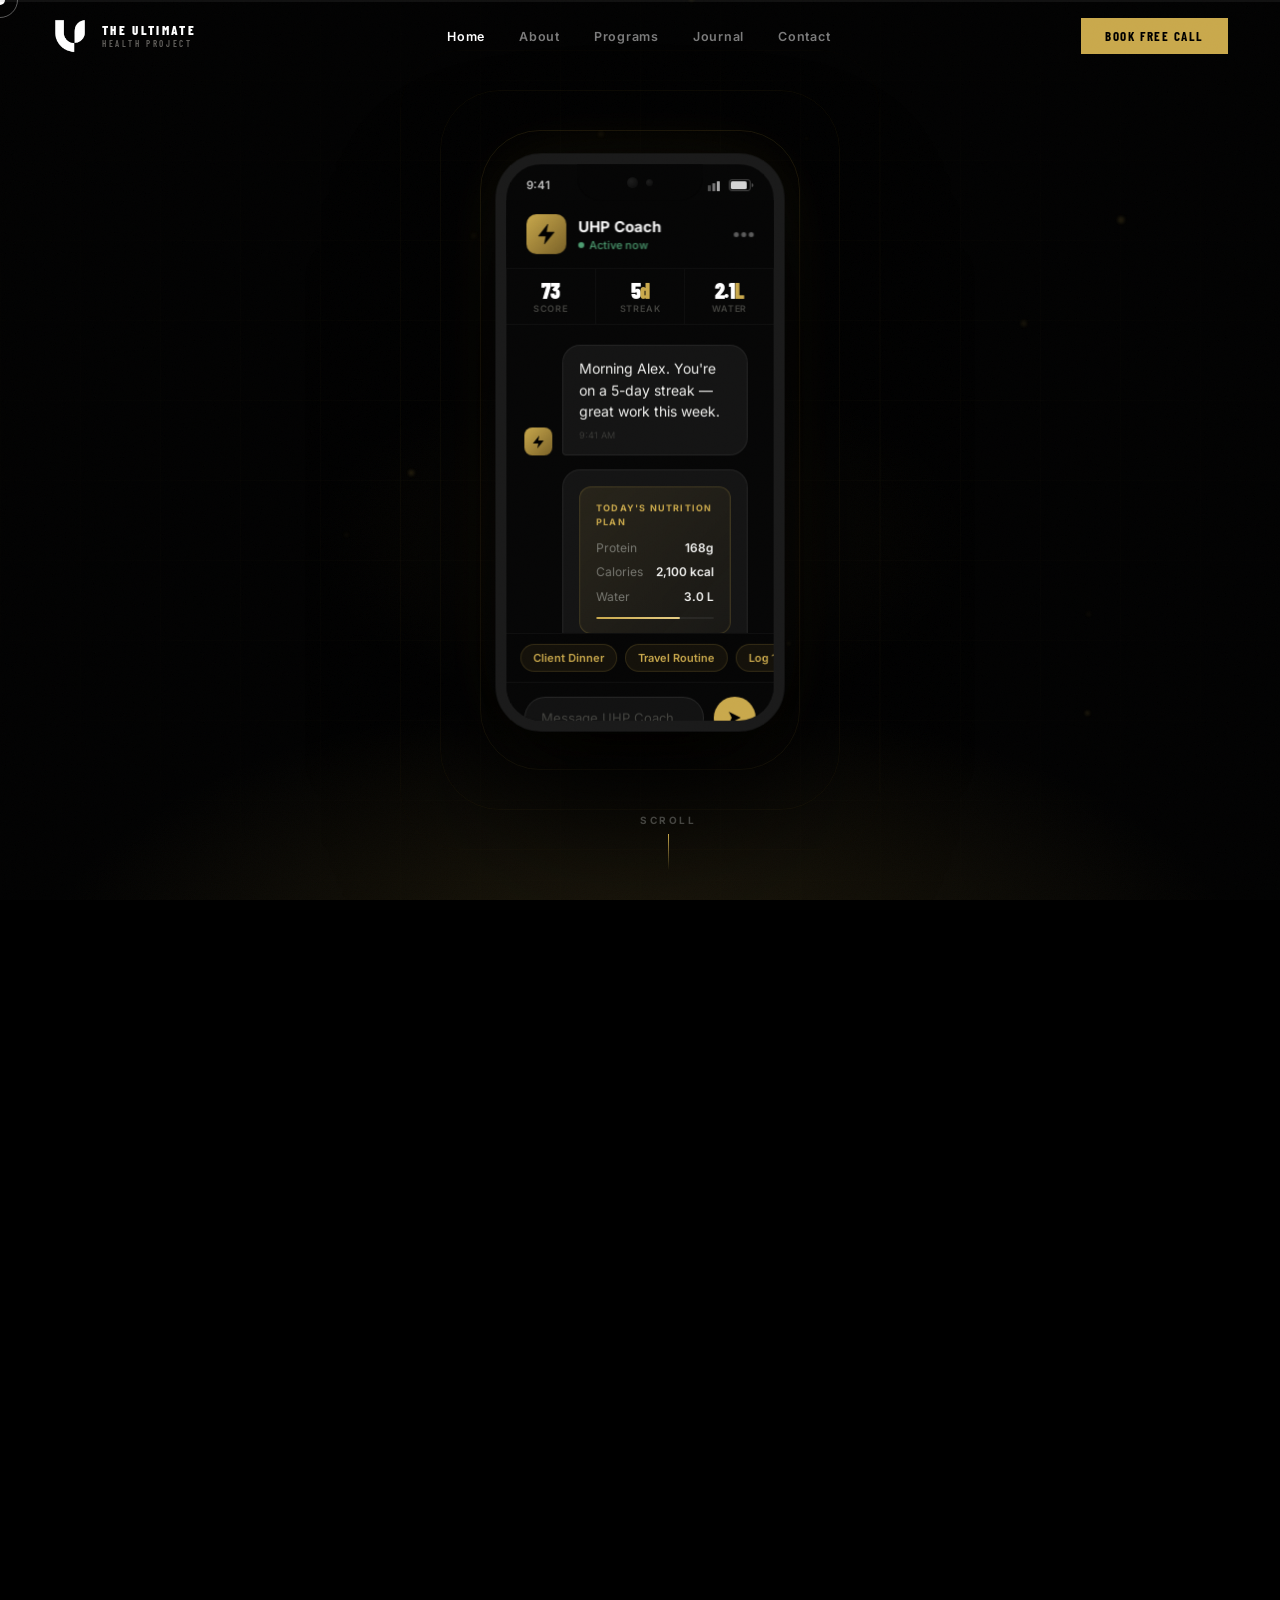
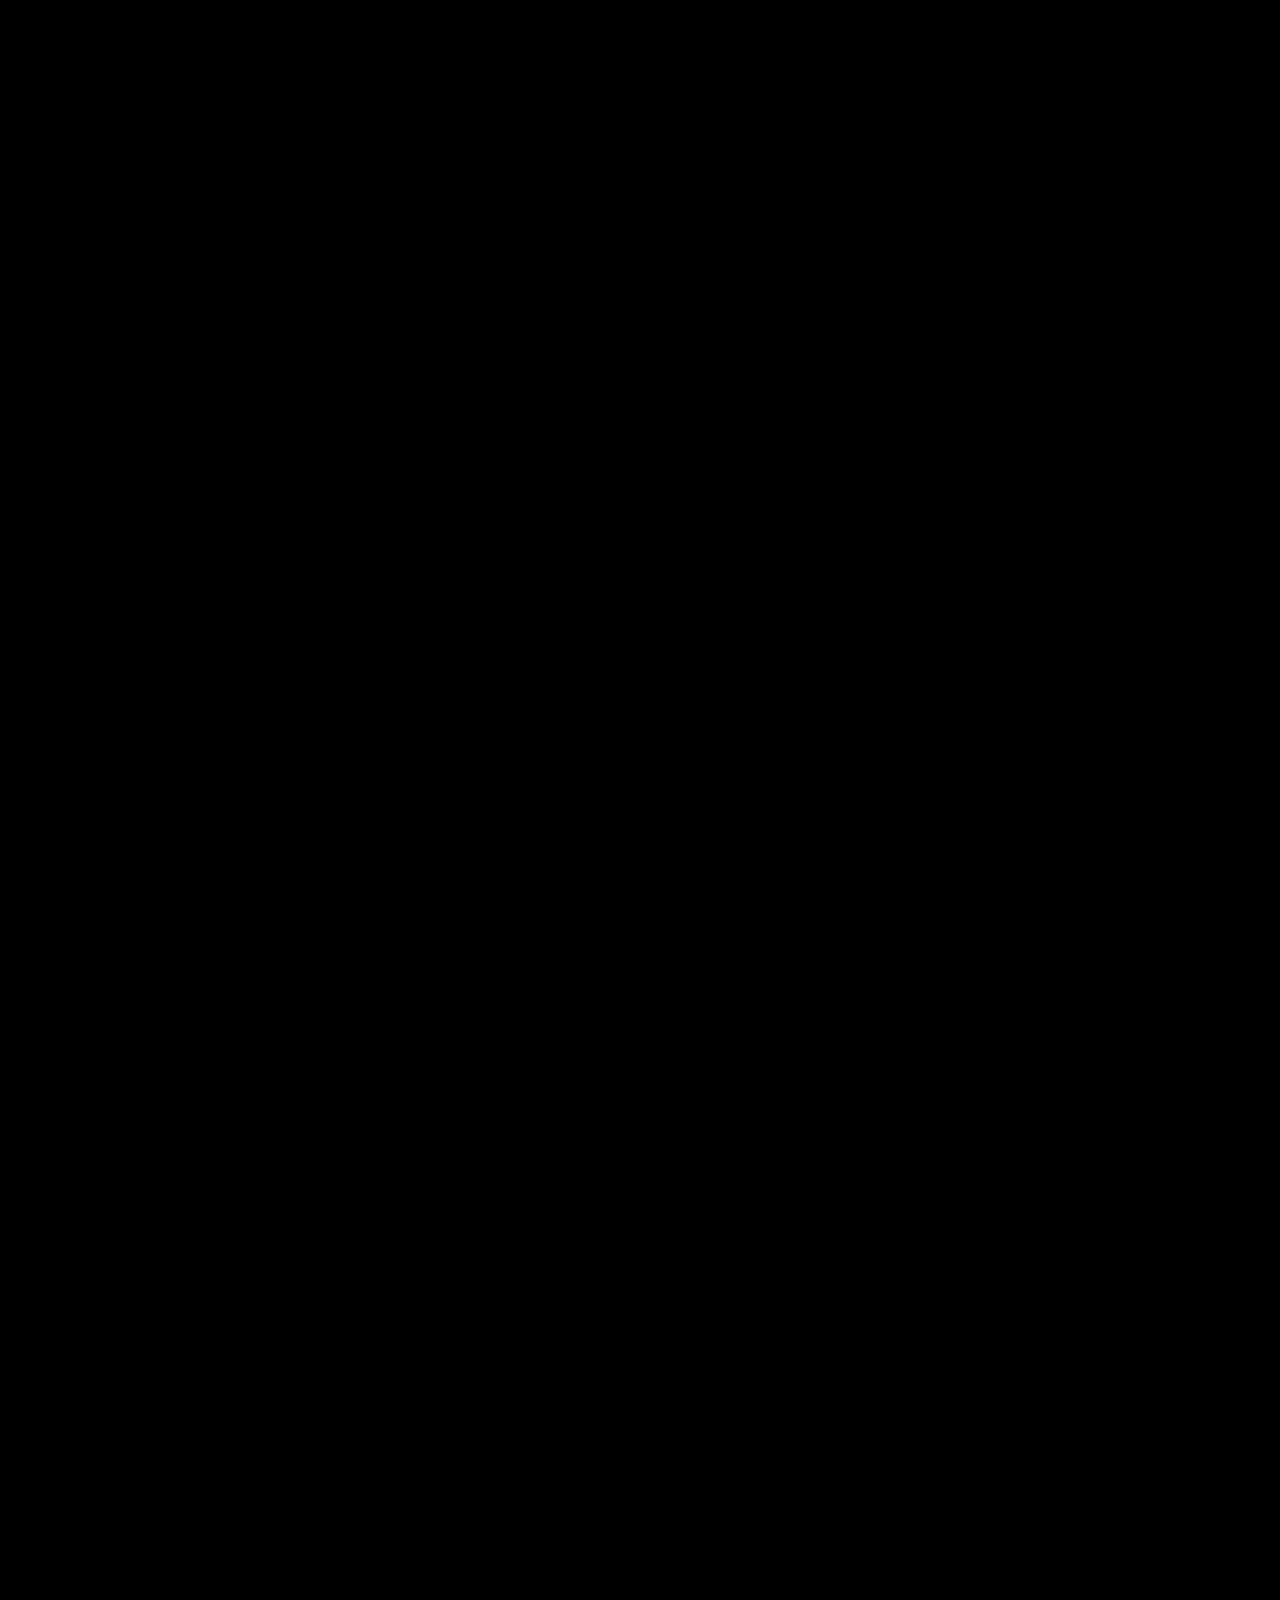
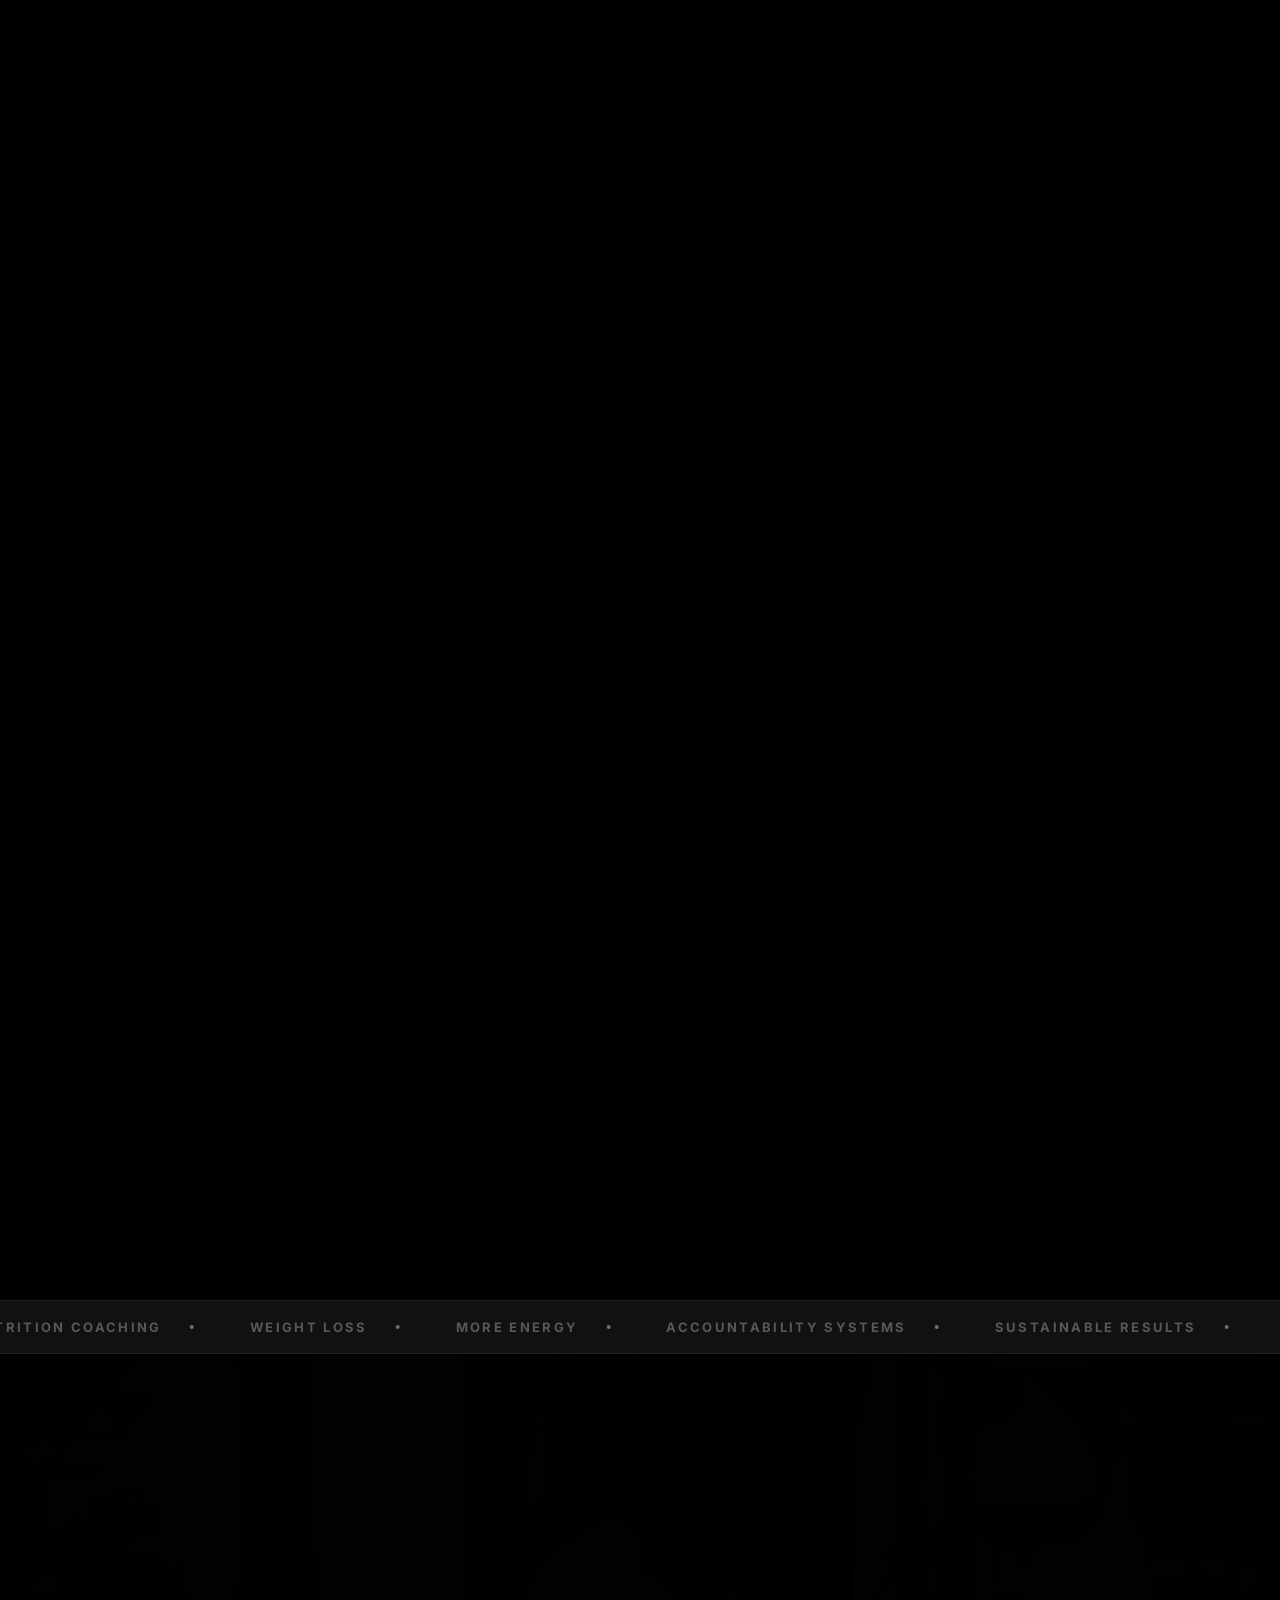
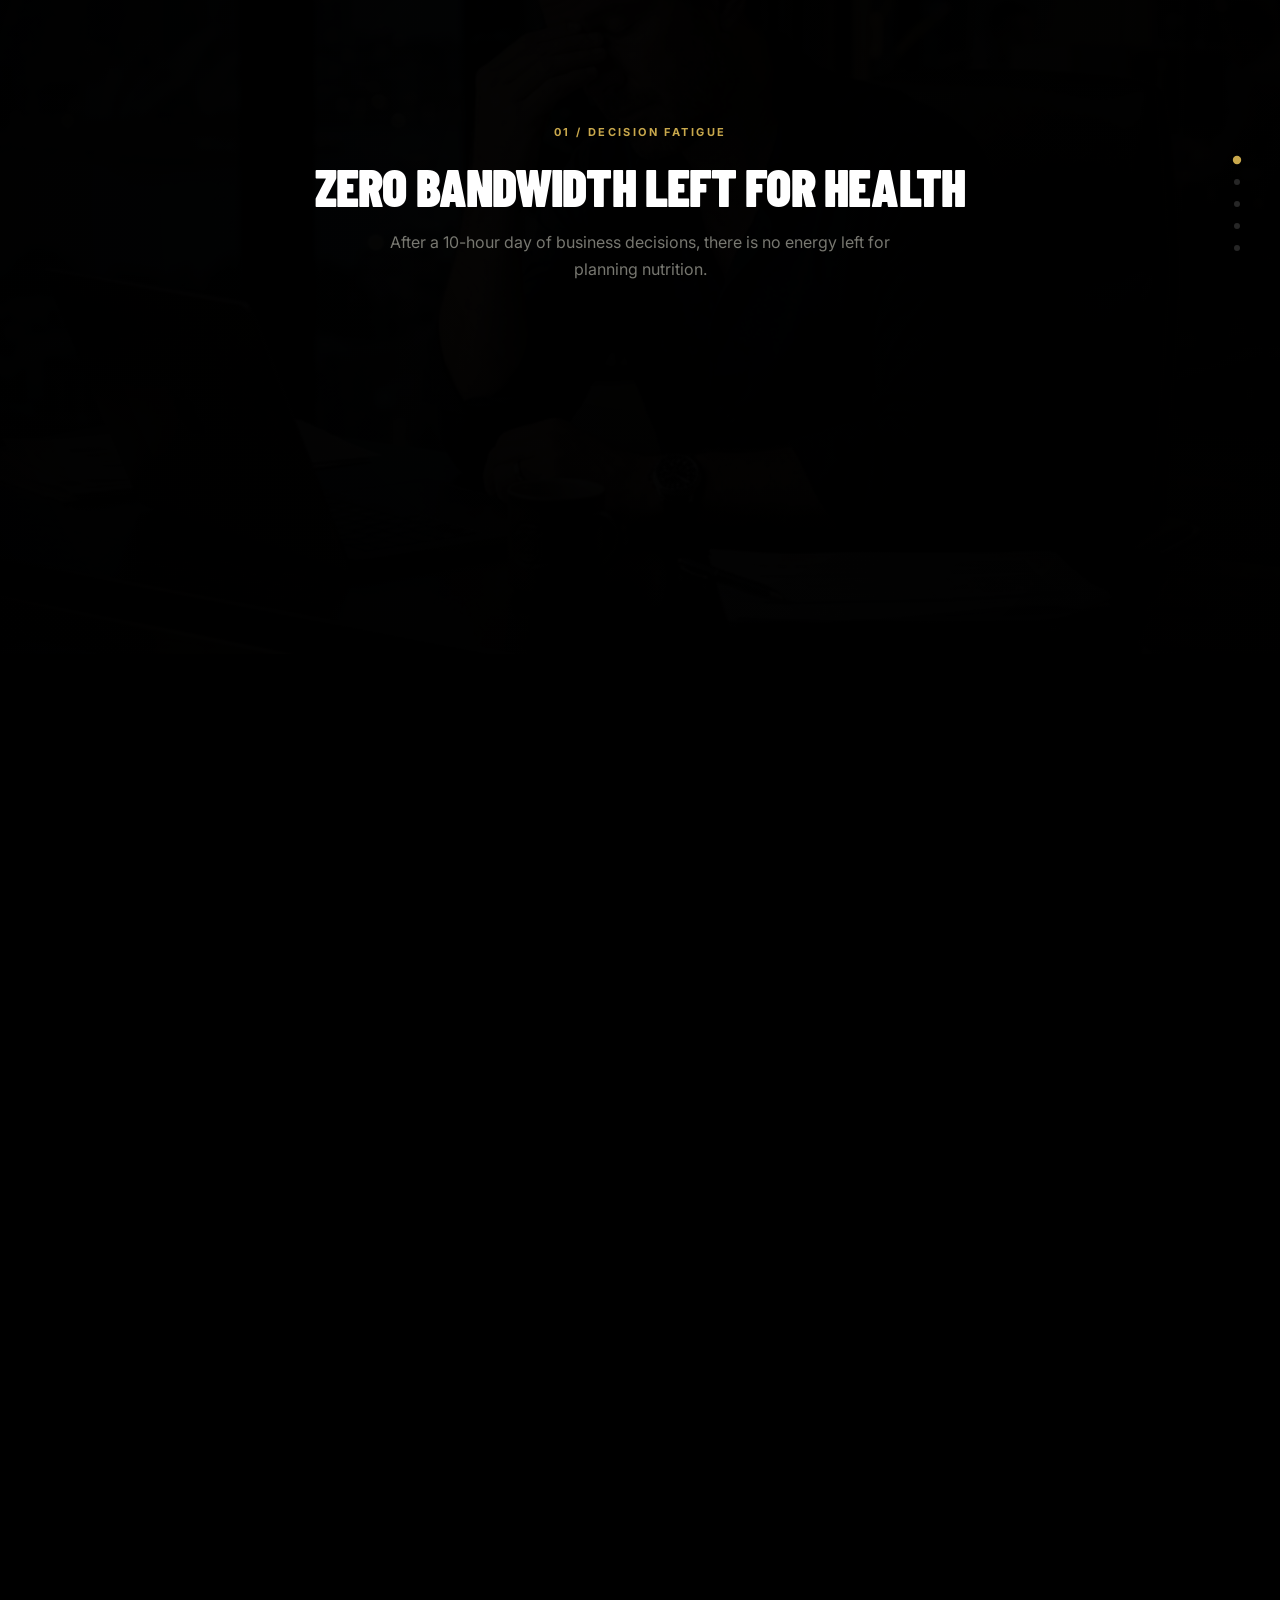
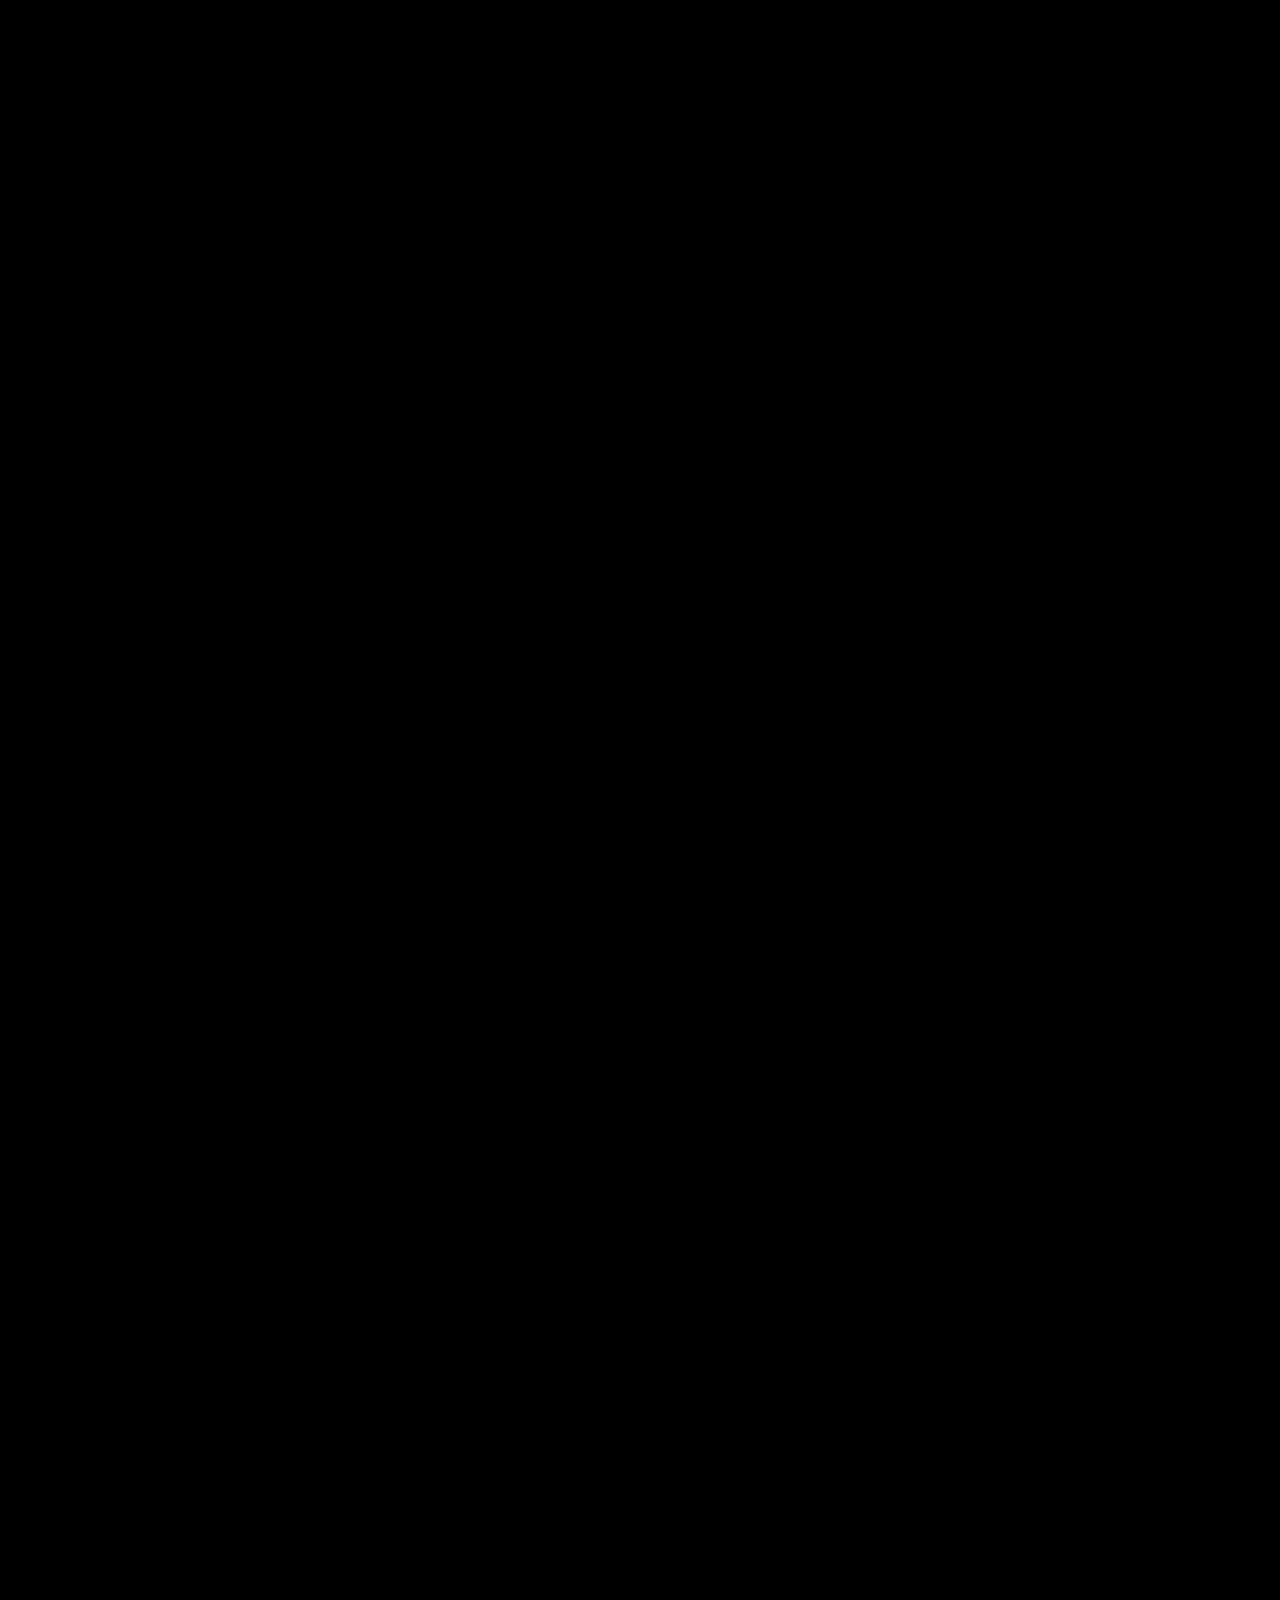
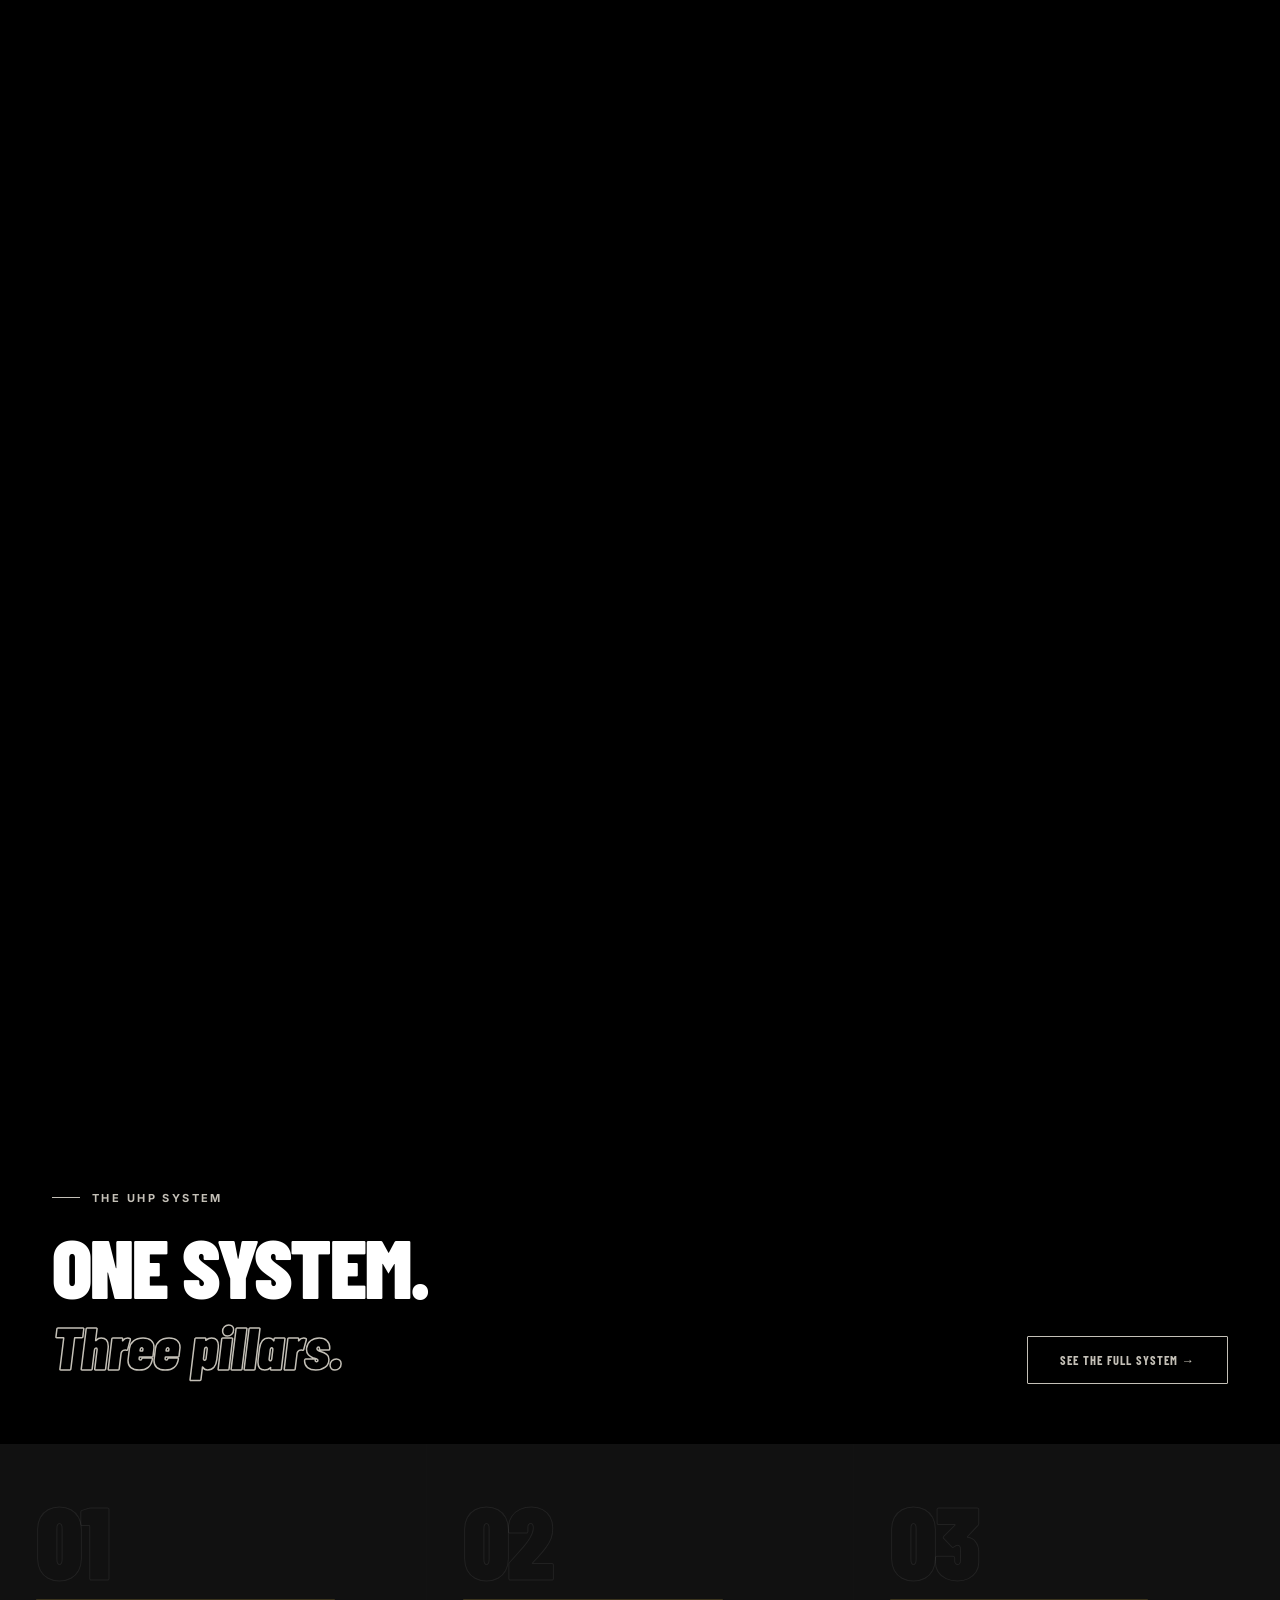
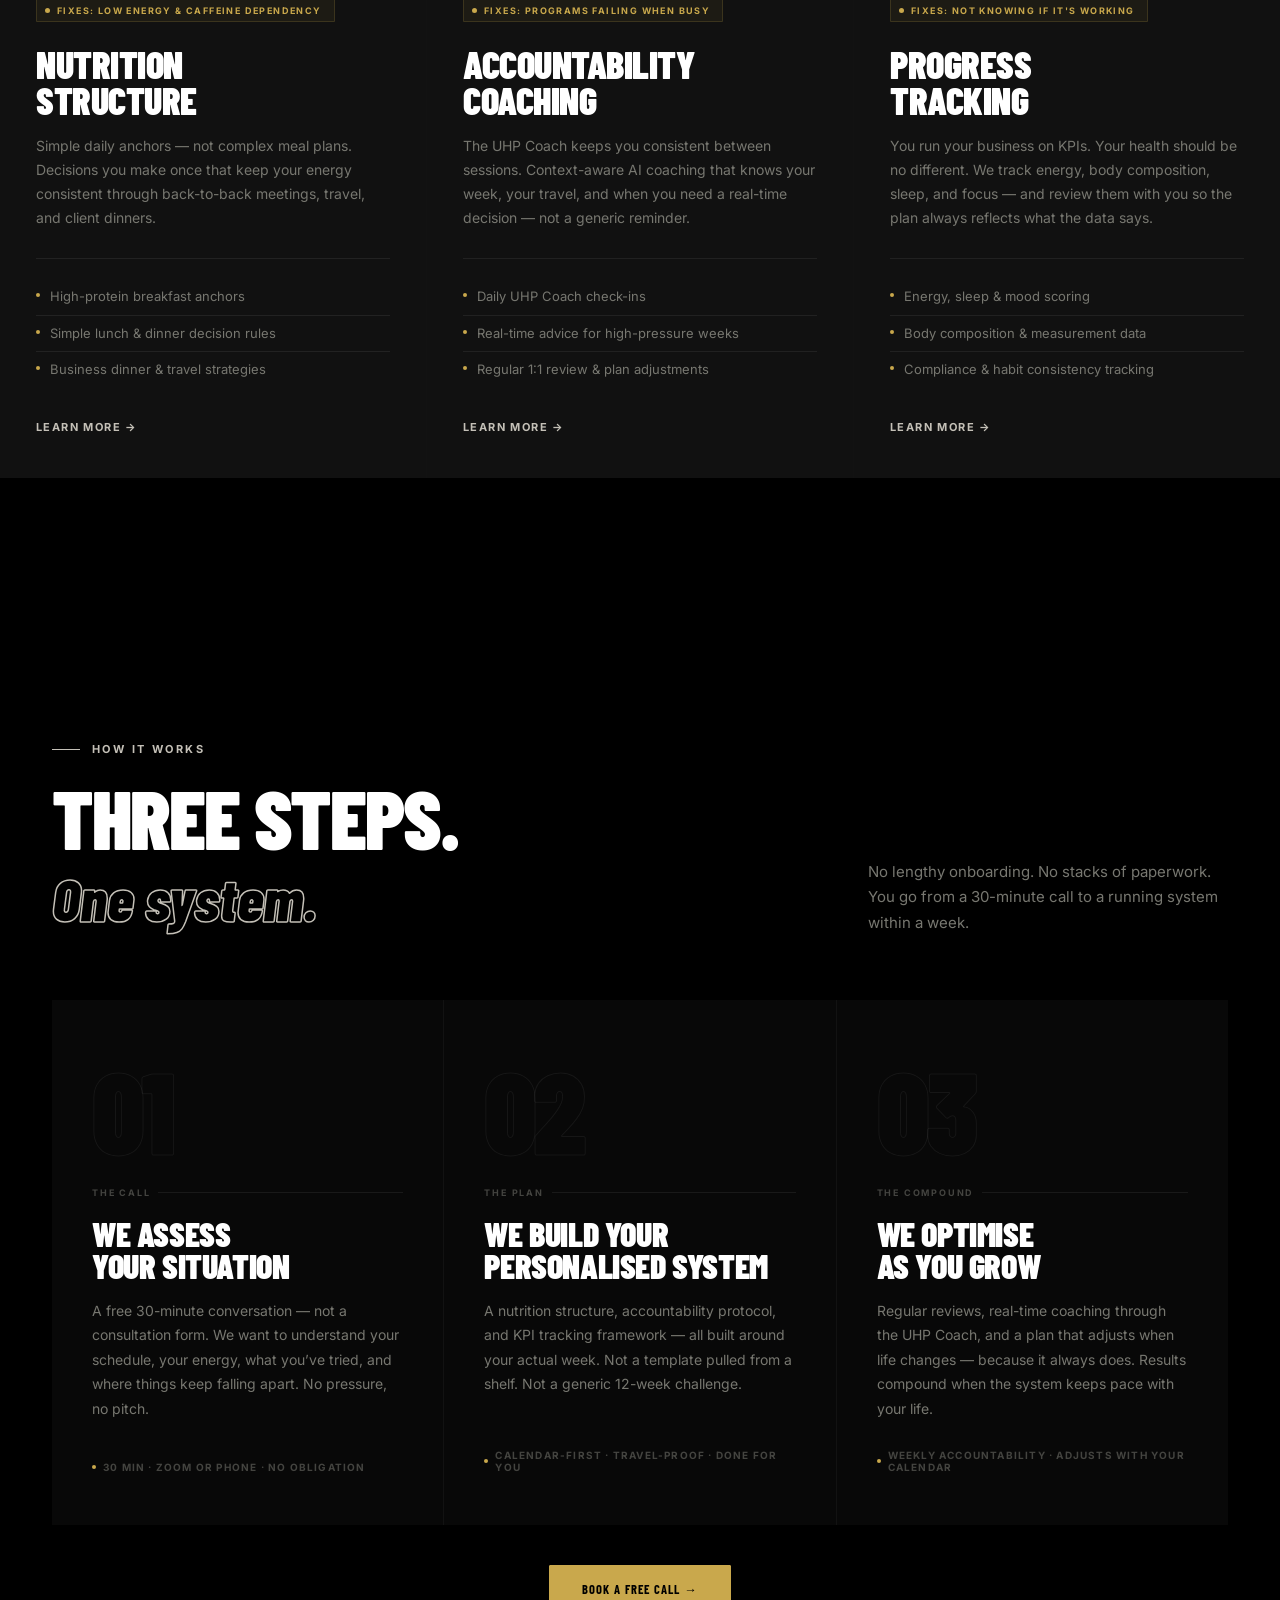
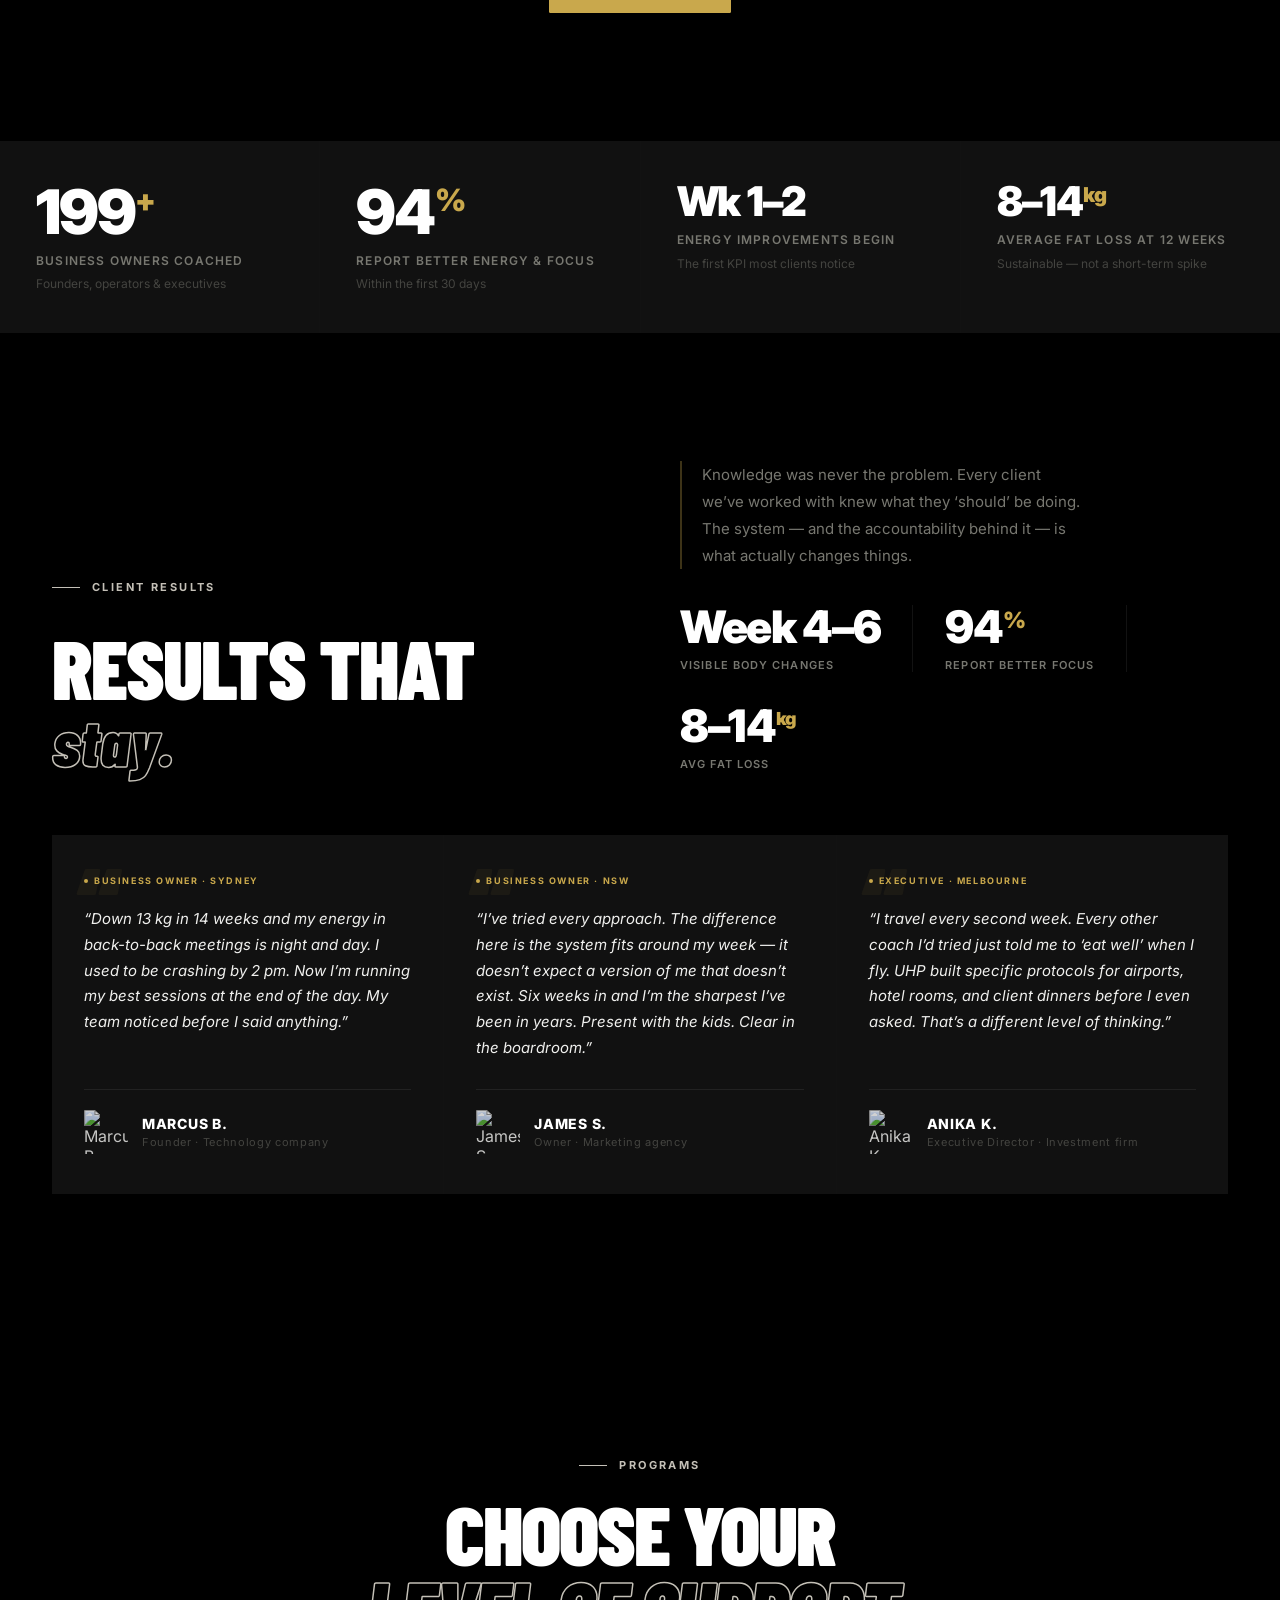
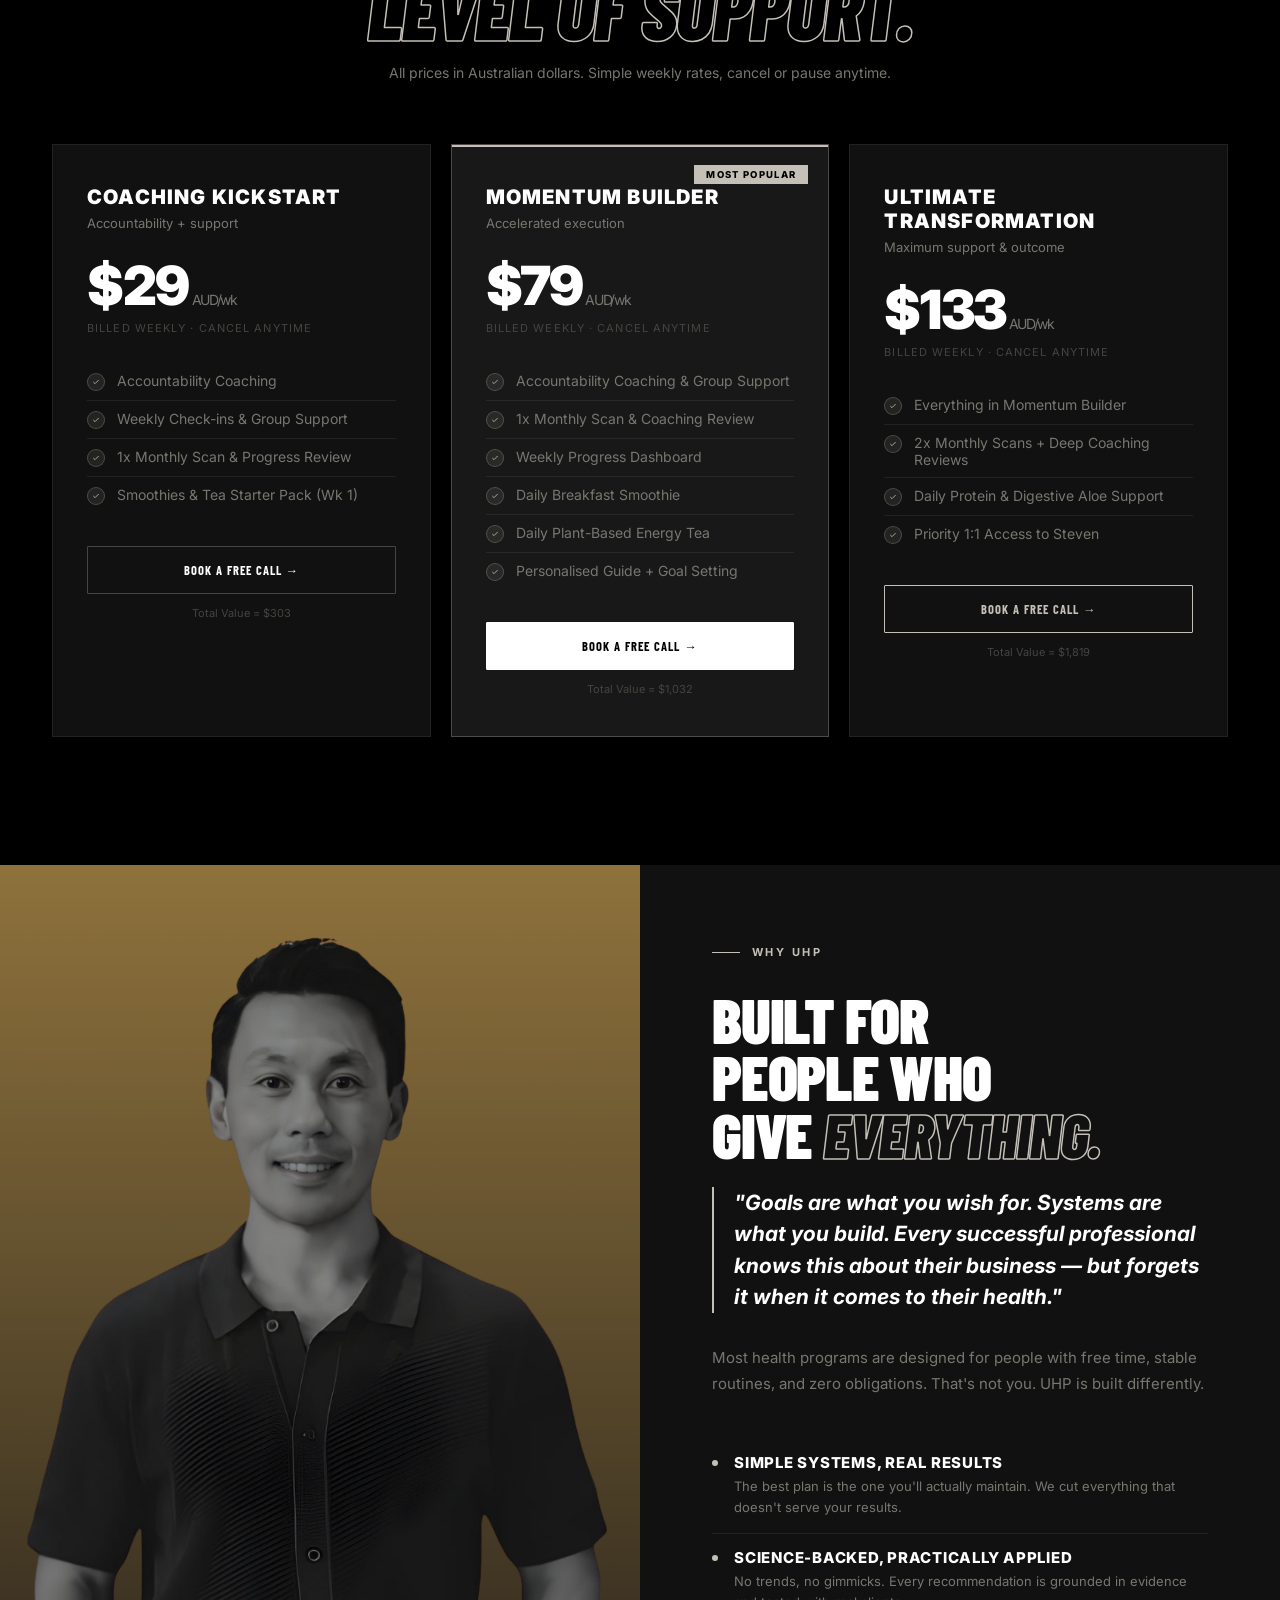
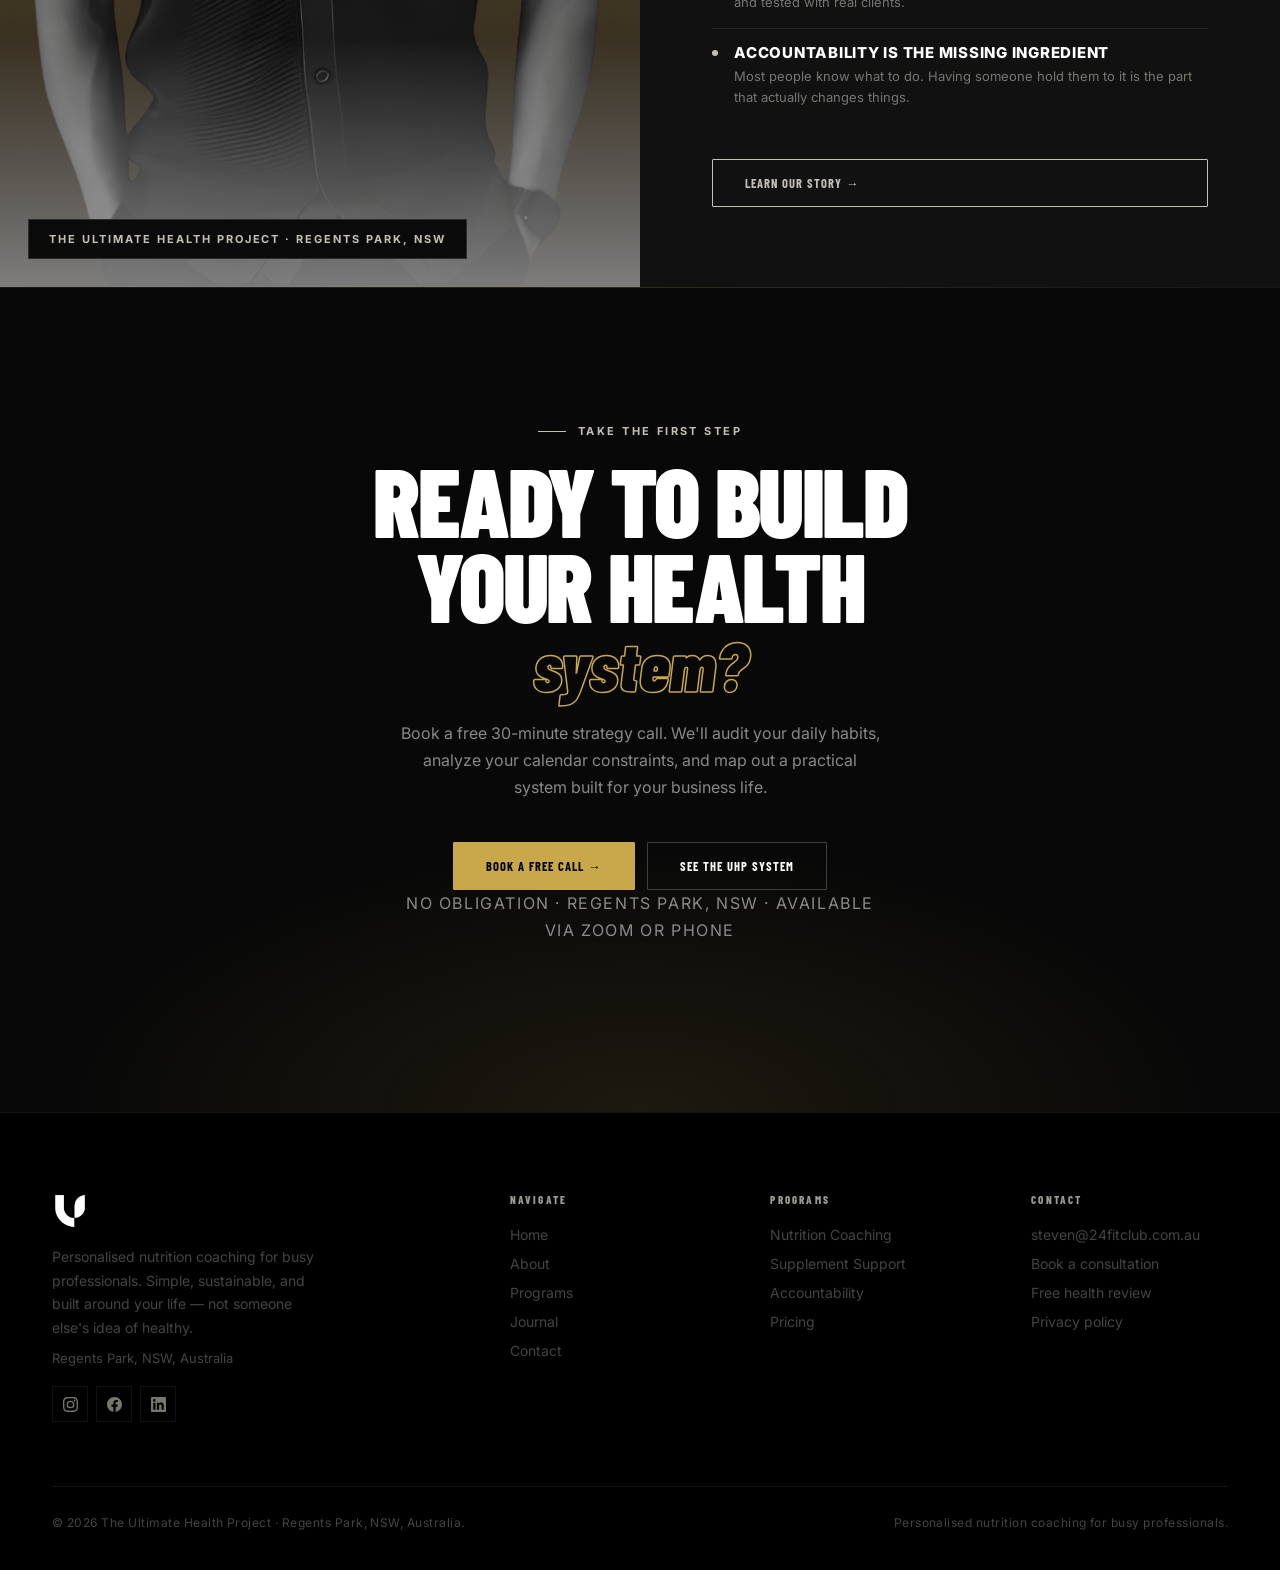
==== commit fa74a5d6: "Route booking CTAs to Jotform Update site-wide call-to-action links to open the external Jotform boo" ====
--- a/index.html
+++ b/index.html
@@ -805,14 +805,14 @@
       <a href="blog.html">Journal</a>
       <a href="contact.html">Contact</a>
     </nav>
-    <a href="contact.html" class="nav-cta">Book Free Call</a>
+    <a href="https://form.jotform.com/24fitclubAU/theultimatehealthprojectWEform" target="_blank" rel="noopener" class="nav-cta">Book Free Call</a>
     <button class="hbg" id="hbg" aria-label="Menu"><span></span><span></span><span></span></button>
   </div>
 </header>
 <div class="mm" id="mm">
   <button class="mm-x" id="mmx">✕</button>
   <a href="index.html">Home</a><a href="about.html">About</a><a href="services.html">Programs</a><a href="blog.html">Journal</a><a href="contact.html">Contact</a>
-  <a href="contact.html" class="btn-w" style="margin-top:24px;font-size:16px">Book Free Consultation →</a>
+  <a href="https://form.jotform.com/24fitclubAU/theultimatehealthprojectWEform" target="_blank" rel="noopener" class="btn-w" style="margin-top:24px;font-size:16px">Book Free Call →</a>
 </div>
 
 <!-- 3D PHONE SCROLL HERO -->
@@ -827,7 +827,7 @@
     <h1 class="ph-headline">Health that<br>fits your<br><em>schedule</em></h1>
     <p class="ph-subline">The AI coaching system for busy professionals — personalised nutrition, habit accountability, and a coach that keeps you consistent.</p>
     <div class="ph-cta-row">
-      <a href="contact.html" class="ph-btn-primary">Book a Free Call</a>
+      <a href="https://form.jotform.com/24fitclubAU/theultimatehealthprojectWEform" target="_blank" rel="noopener" class="ph-btn-primary">Book a Free Call</a>
       <a href="services.html" class="ph-btn-ghost">See How It Works</a>
     </div>
   </div>
@@ -1083,7 +1083,7 @@
       </div>
     </div>
     <div class="rv" style="margin-top:40px;text-align:center">
-      <a href="contact.html" class="btn-gold">Book a free call →</a>
+      <a href="https://form.jotform.com/24fitclubAU/theultimatehealthprojectWEform" target="_blank" rel="noopener" class="btn-gold">Book a free call →</a>
     </div>
   </div>
 </section>
@@ -1166,12 +1166,61 @@
     <div class="rv" style="text-align:center;max-width:560px;margin:0 auto 12px">
       <div class="lbl" style="justify-content:center">Programs</div>
       <h2 style="font-size:clamp(44px,6.5vw,84px);font-weight:900;text-transform:uppercase;color:var(--white);line-height:.9;letter-spacing:-.025em">CHOOSE YOUR<br><span style="-webkit-text-stroke:1.5px var(--beige);color:transparent;font-style:italic">level of support.</span></h2>
-      <p style="font-size:14px;color:var(--muted);margin-top:16px;line-height:1.6">All prices in Australian dollars. No lock-in contracts on monthly programs.</p>
+      <p style="font-size:14px;color:var(--muted);margin-top:16px;line-height:1.6">All prices in Australian dollars. Simple weekly rates, cancel or pause anytime.</p>
     </div>
     <div class="price-g">
-      <div class="pc rv" data-d="1"><div class="pc-name">Starter Consultation</div><div class="pc-tag">The right starting point</div><div class="pc-price">$100<small> AUD</small></div><div class="pc-period">Per session</div><ul class="pc-feats"><li class="pf"><span class="pck"><svg viewBox="0 0 24 24"><path d="M20 6 9 17l-5-5"/></svg></span>Initial health assessment</li><li class="pf"><span class="pck"><svg viewBox="0 0 24 24"><path d="M20 6 9 17l-5-5"/></svg></span>Goal setting session</li><li class="pf"><span class="pck"><svg viewBox="0 0 24 24"><path d="M20 6 9 17l-5-5"/></svg></span>Personalised nutrition overview</li><li class="pf"><span class="pck"><svg viewBox="0 0 24 24"><path d="M20 6 9 17l-5-5"/></svg></span>Actionable next steps</li></ul><a href="contact.html" class="btn-g" style="width:100%;justify-content:center">Book a Session →</a><p style="font-size:11px;color:var(--dim);text-align:center;margin-top:12px">Great for first-timers</p></div>
-      <div class="pc feat rv" data-d="2"><div class="pc-badge">Most Popular</div><div class="pc-name">Standard Coaching</div><div class="pc-tag">Guidance + accountability</div><div class="pc-price">$180<small> AUD/mo</small></div><div class="pc-period">Billed monthly · Cancel anytime</div><ul class="pc-feats"><li class="pf"><span class="pck"><svg viewBox="0 0 24 24"><path d="M20 6 9 17l-5-5"/></svg></span>Everything in Starter</li><li class="pf"><span class="pck"><svg viewBox="0 0 24 24"><path d="M20 6 9 17l-5-5"/></svg></span>Monthly follow-up sessions</li><li class="pf"><span class="pck"><svg viewBox="0 0 24 24"><path d="M20 6 9 17l-5-5"/></svg></span>Nutrition plan adjustments</li><li class="pf"><span class="pck"><svg viewBox="0 0 24 24"><path d="M20 6 9 17l-5-5"/></svg></span>Progress tracking</li><li class="pf"><span class="pck"><svg viewBox="0 0 24 24"><path d="M20 6 9 17l-5-5"/></svg></span>Ongoing support</li></ul><a href="contact.html" class="btn-w" style="width:100%;justify-content:center">Get Started →</a><p style="font-size:11px;color:var(--dim);text-align:center;margin-top:12px">Where results start to compound</p></div>
-      <div class="pc rv" data-d="3"><div class="pc-name">Premium Program</div><div class="pc-tag">Maximum support, fastest results</div><div class="pc-price">$300<small> AUD/mo</small></div><div class="pc-period">Billed monthly · Cancel anytime</div><ul class="pc-feats"><li class="pf"><span class="pck"><svg viewBox="0 0 24 24"><path d="M20 6 9 17l-5-5"/></svg></span>Everything in Standard</li><li class="pf"><span class="pck"><svg viewBox="0 0 24 24"><path d="M20 6 9 17l-5-5"/></svg></span>Unlimited coaching support</li><li class="pf"><span class="pck"><svg viewBox="0 0 24 24"><path d="M20 6 9 17l-5-5"/></svg></span>Detailed meal planning</li><li class="pf"><span class="pck"><svg viewBox="0 0 24 24"><path d="M20 6 9 17l-5-5"/></svg></span>Advanced nutritional analysis</li><li class="pf"><span class="pck"><svg viewBox="0 0 24 24"><path d="M20 6 9 17l-5-5"/></svg></span>Priority coaching access</li></ul><a href="contact.html" class="btn-b" style="width:100%;justify-content:center">Apply Now →</a><p style="font-size:11px;color:var(--dim);text-align:center;margin-top:12px">Best results, fastest progress</p></div>
+      
+      <!-- Card 1: Coaching Kickstart -->
+      <div class="pc rv" data-d="1">
+        <div class="pc-name">Coaching Kickstart</div>
+        <div class="pc-tag">Accountability + support</div>
+        <div class="pc-price">$29<small> AUD/wk</small></div>
+        <div class="pc-period">Billed weekly · Cancel anytime</div>
+        <ul class="pc-feats">
+          <li class="pf"><span class="pck"><svg viewBox="0 0 24 24"><path d="M20 6 9 17l-5-5"/></svg></span>Accountability Coaching</li>
+          <li class="pf"><span class="pck"><svg viewBox="0 0 24 24"><path d="M20 6 9 17l-5-5"/></svg></span>Weekly Check-ins &amp; Group Support</li>
+          <li class="pf"><span class="pck"><svg viewBox="0 0 24 24"><path d="M20 6 9 17l-5-5"/></svg></span>1x Monthly Scan &amp; Progress Review</li>
+          <li class="pf"><span class="pck"><svg viewBox="0 0 24 24"><path d="M20 6 9 17l-5-5"/></svg></span>Smoothies &amp; Tea Starter Pack (Wk 1)</li>
+        </ul>
+        <a href="https://form.jotform.com/24fitclubAU/theultimatehealthprojectWEform" target="_blank" rel="noopener" class="btn-g" style="width:100%;justify-content:center">Book a Free Call →</a>
+        <p style="font-size:11px;color:var(--dim);text-align:center;margin-top:12px">Total Value = $303</p>
+      </div>
+      
+      <!-- Card 2: Momentum Builder -->
+      <div class="pc feat rv" data-d="2">
+        <div class="pc-badge">Most Popular</div>
+        <div class="pc-name">Momentum Builder</div>
+        <div class="pc-tag">Accelerated execution</div>
+        <div class="pc-price">$79<small> AUD/wk</small></div>
+        <div class="pc-period">Billed weekly · Cancel anytime</div>
+        <ul class="pc-feats">
+          <li class="pf"><span class="pck"><svg viewBox="0 0 24 24"><path d="M20 6 9 17l-5-5"/></svg></span>Accountability Coaching &amp; Group Support</li>
+          <li class="pf"><span class="pck"><svg viewBox="0 0 24 24"><path d="M20 6 9 17l-5-5"/></svg></span>1x Monthly Scan &amp; Coaching Review</li>
+          <li class="pf"><span class="pck"><svg viewBox="0 0 24 24"><path d="M20 6 9 17l-5-5"/></svg></span>Weekly Progress Dashboard</li>
+          <li class="pf"><span class="pck"><svg viewBox="0 0 24 24"><path d="M20 6 9 17l-5-5"/></svg></span>Daily Breakfast Smoothie</li>
+          <li class="pf"><span class="pck"><svg viewBox="0 0 24 24"><path d="M20 6 9 17l-5-5"/></svg></span>Daily Plant-Based Energy Tea</li>
+          <li class="pf"><span class="pck"><svg viewBox="0 0 24 24"><path d="M20 6 9 17l-5-5"/></svg></span>Personalised Guide + Goal Setting</li>
+        </ul>
+        <a href="https://form.jotform.com/24fitclubAU/theultimatehealthprojectWEform" target="_blank" rel="noopener" class="btn-w" style="width:100%;justify-content:center">Book a Free Call →</a>
+        <p style="font-size:11px;color:var(--dim);text-align:center;margin-top:12px">Total Value = $1,032</p>
+      </div>
+      
+      <!-- Card 3: Ultimate Transformation -->
+      <div class="pc rv" data-d="3">
+        <div class="pc-name">Ultimate Transformation</div>
+        <div class="pc-tag">Maximum support &amp; outcome</div>
+        <div class="pc-price">$133<small> AUD/wk</small></div>
+        <div class="pc-period">Billed weekly · Cancel anytime</div>
+        <ul class="pc-feats">
+          <li class="pf"><span class="pck"><svg viewBox="0 0 24 24"><path d="M20 6 9 17l-5-5"/></svg></span>Everything in Momentum Builder</li>
+          <li class="pf"><span class="pck"><svg viewBox="0 0 24 24"><path d="M20 6 9 17l-5-5"/></svg></span>2x Monthly Scans + Deep Coaching Reviews</li>
+          <li class="pf"><span class="pck"><svg viewBox="0 0 24 24"><path d="M20 6 9 17l-5-5"/></svg></span>Daily Protein &amp; Digestive Aloe Support</li>
+          <li class="pf"><span class="pck"><svg viewBox="0 0 24 24"><path d="M20 6 9 17l-5-5"/></svg></span>Priority 1:1 Access to Steven</li>
+        </ul>
+        <a href="https://form.jotform.com/24fitclubAU/theultimatehealthprojectWEform" target="_blank" rel="noopener" class="btn-b" style="width:100%;justify-content:center">Book a Free Call →</a>
+        <p style="font-size:11px;color:var(--dim);text-align:center;margin-top:12px">Total Value = $1,819</p>
+      </div>
+
     </div>
   </div>
 </section>
@@ -1196,13 +1245,15 @@
 </section>
 
 <!-- CTA -->
-<section class="cta-sec sec">
-  <div class="cta-bg"><img src="https://images.unsplash.com/photo-1476480862126-209bfaa8edc8?auto=format&fit=crop&w=1920&q=80" alt="Running" loading="lazy"><div class="cta-ov"></div></div>
+<section class="cta-sec sec" style="background: radial-gradient(ellipse 70% 50% at 50% 100%, rgba(201,168,76,0.11), transparent 65%), var(--bg2); border-top: 1px solid var(--border);">
   <div class="wrap"><div class="cta-c rv">
     <div class="lbl" style="justify-content:center;margin-bottom:20px">Take the first step</div>
-    <h2>READY TO TAKE<br>CONTROL OF<br><em>your health?</em></h2>
-    <p>Book a free consultation and discover a personalised approach to nutrition, accountability, and long-term health transformation.</p>
-    <div class="cta-act"><a href="contact.html" class="btn-w">Book Free Consultation →</a><a href="services.html" class="btn-g">View Programs</a></div>
+    <h2>READY TO BUILD<br>YOUR HEALTH<br><em>system?</em></h2>
+    <p>Book a free 30-minute strategy call. We'll audit your daily habits, analyze your calendar constraints, and map out a practical system built for your business life.</p>
+    <div class="cta-act">
+      <a href="https://form.jotform.com/24fitclubAU/theultimatehealthprojectWEform" target="_blank" rel="noopener" class="btn-gold">Book a Free Call →</a>
+      <a href="services.html" class="btn-g">See the UHP System</a>
+    </div>
     <p class="cta-note">No obligation · Regents Park, NSW · Available via Zoom or phone</p>
   </div></div>
 </section>
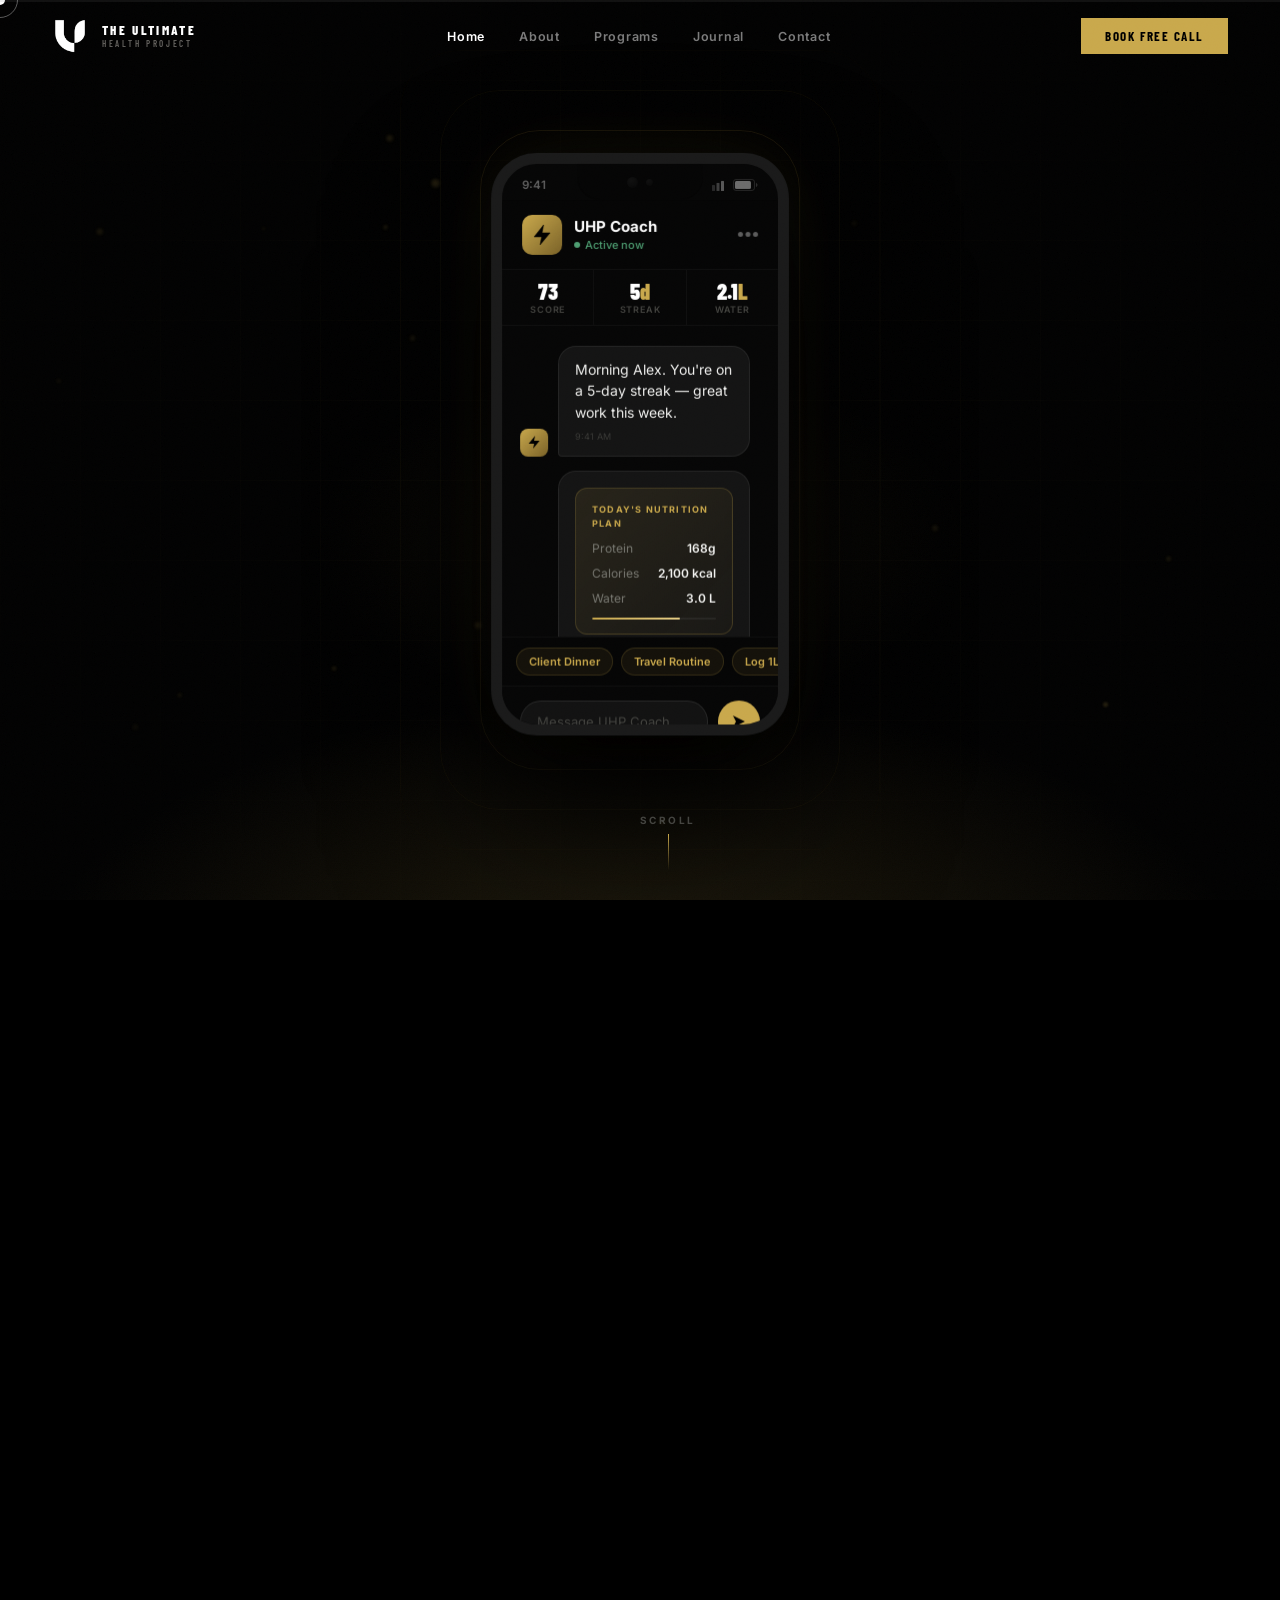
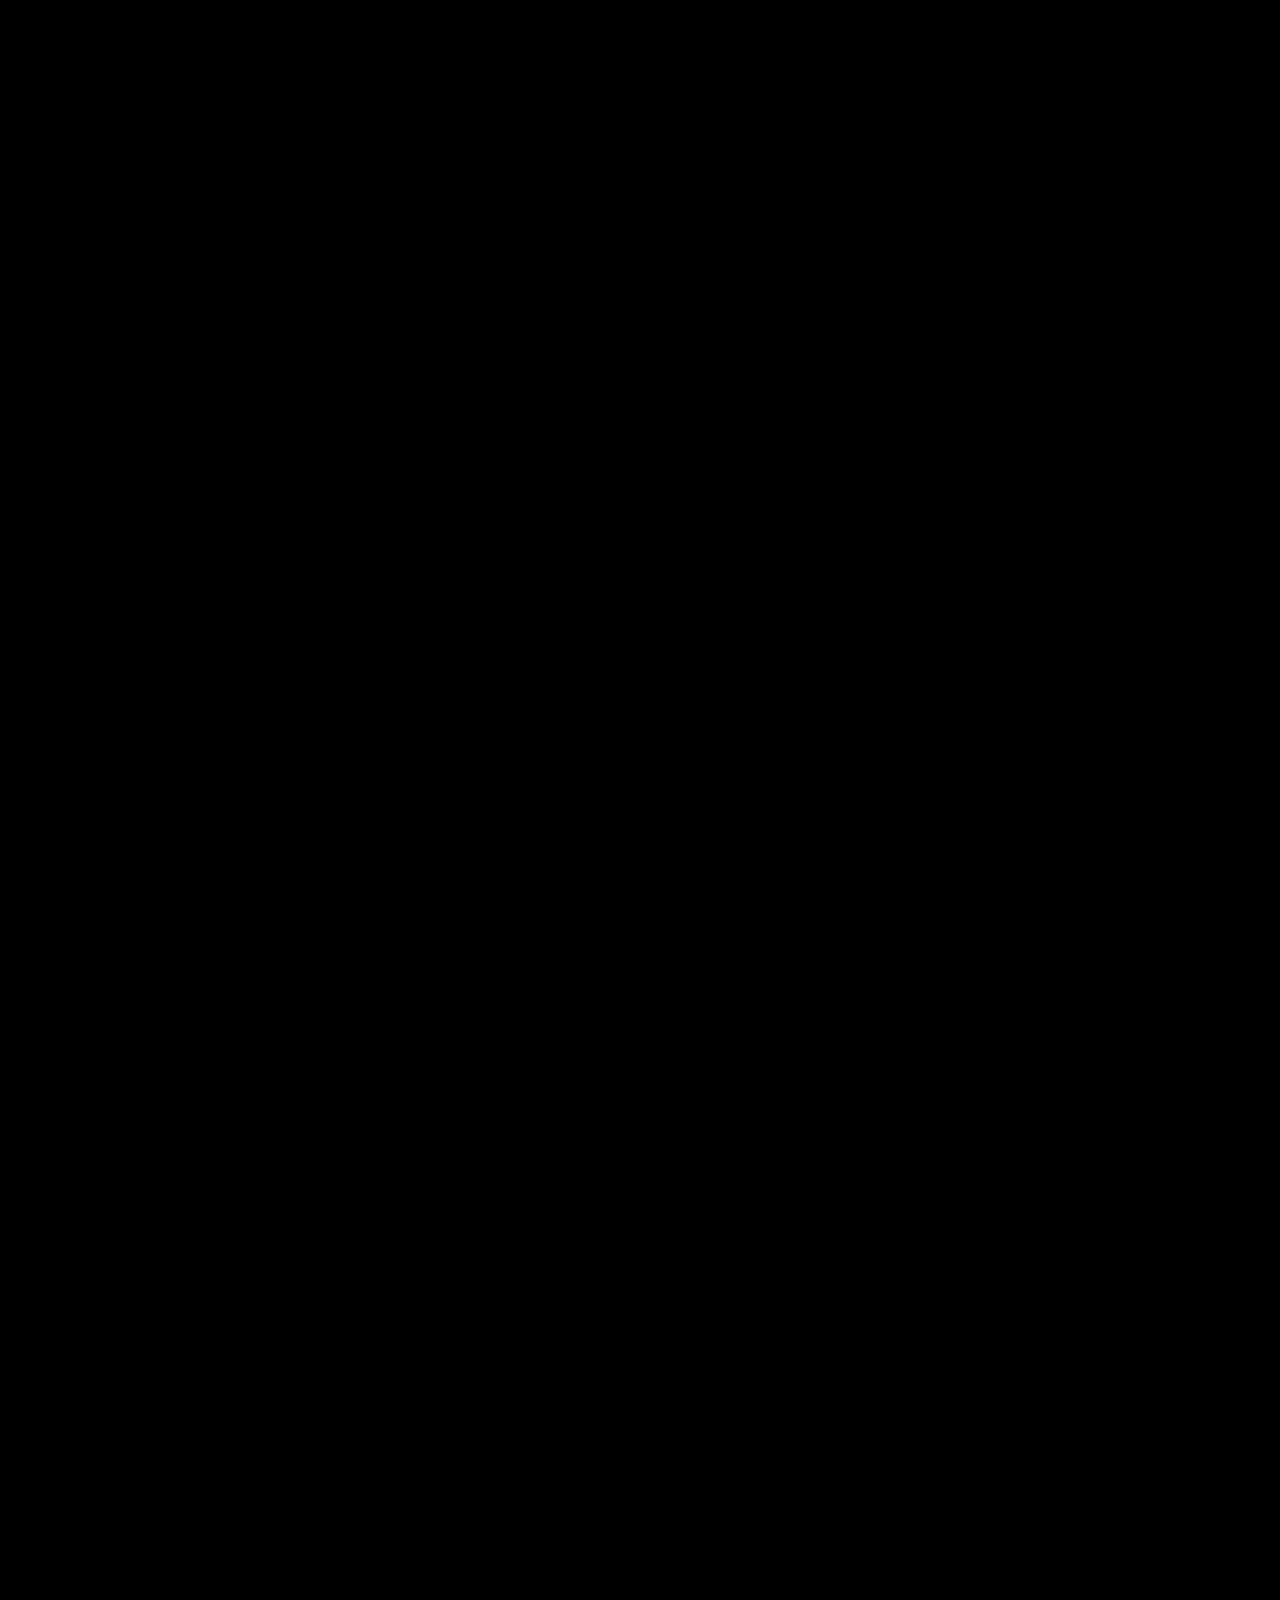
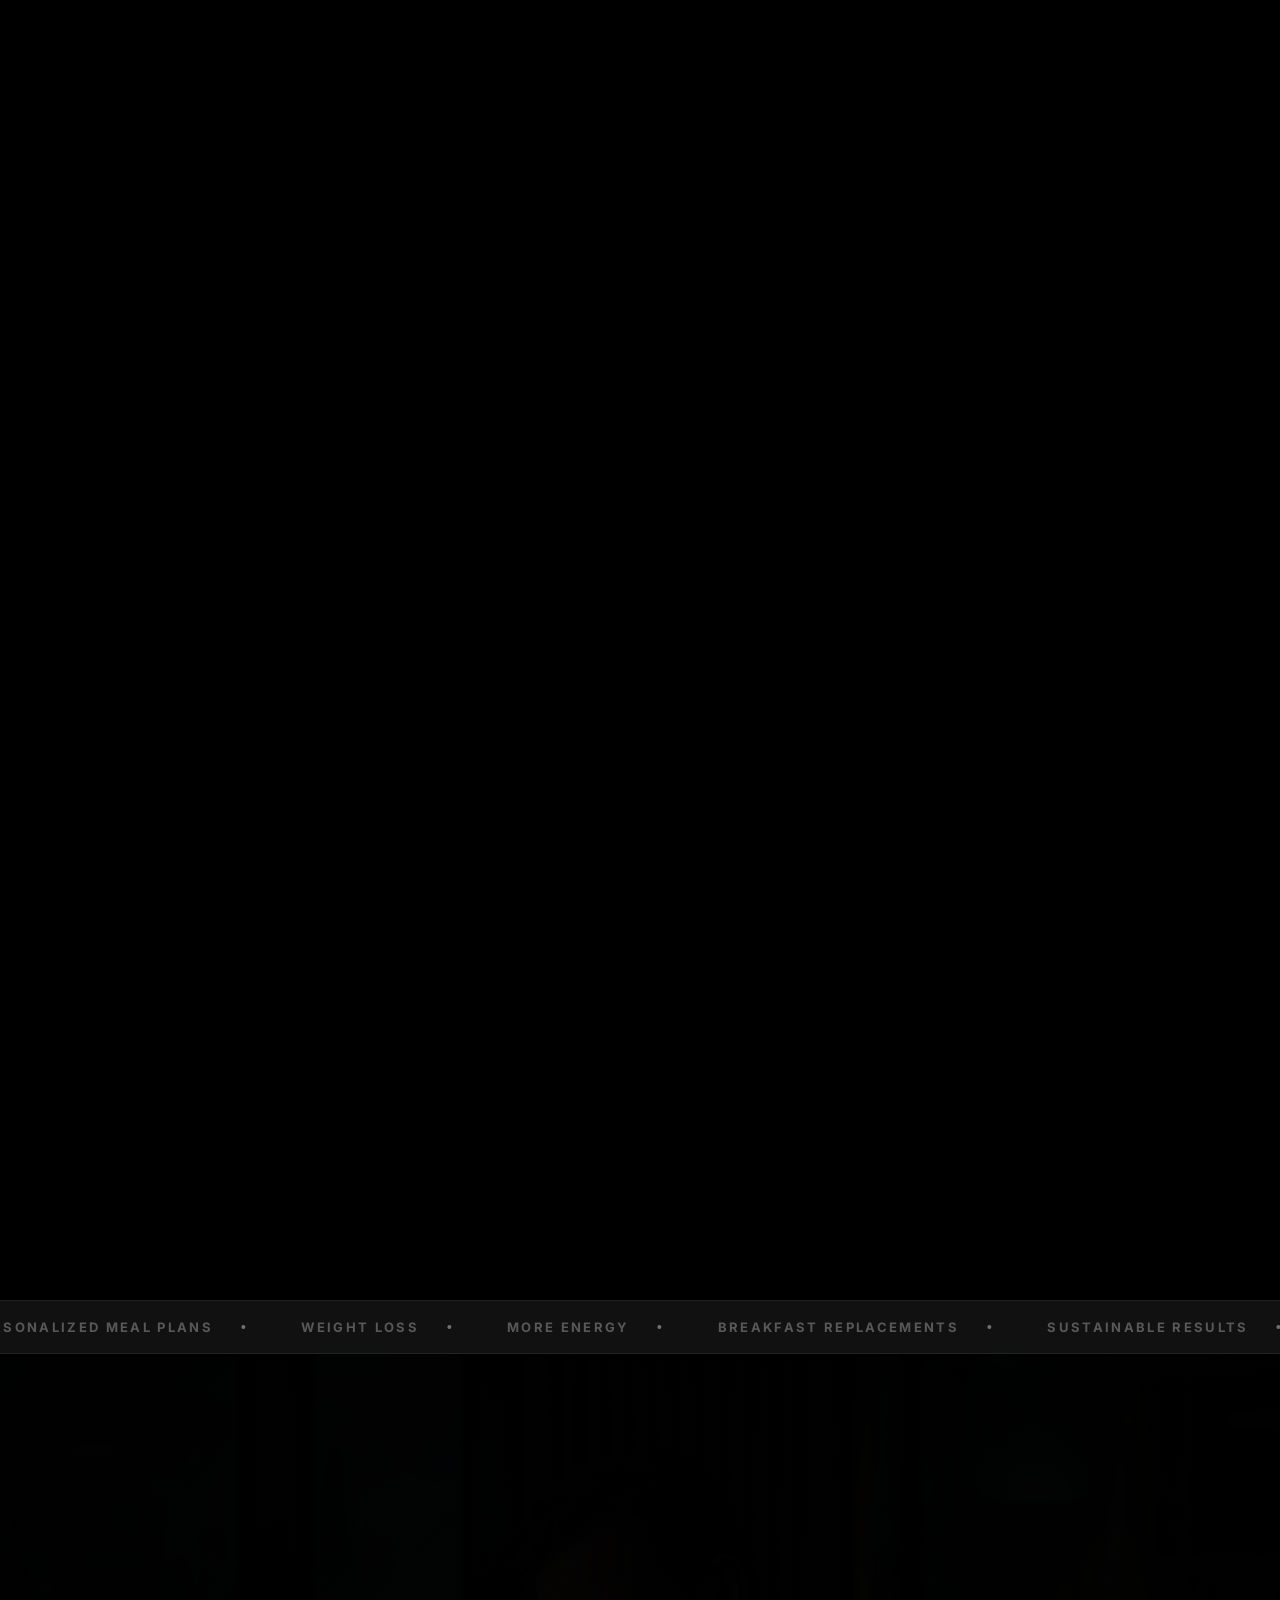
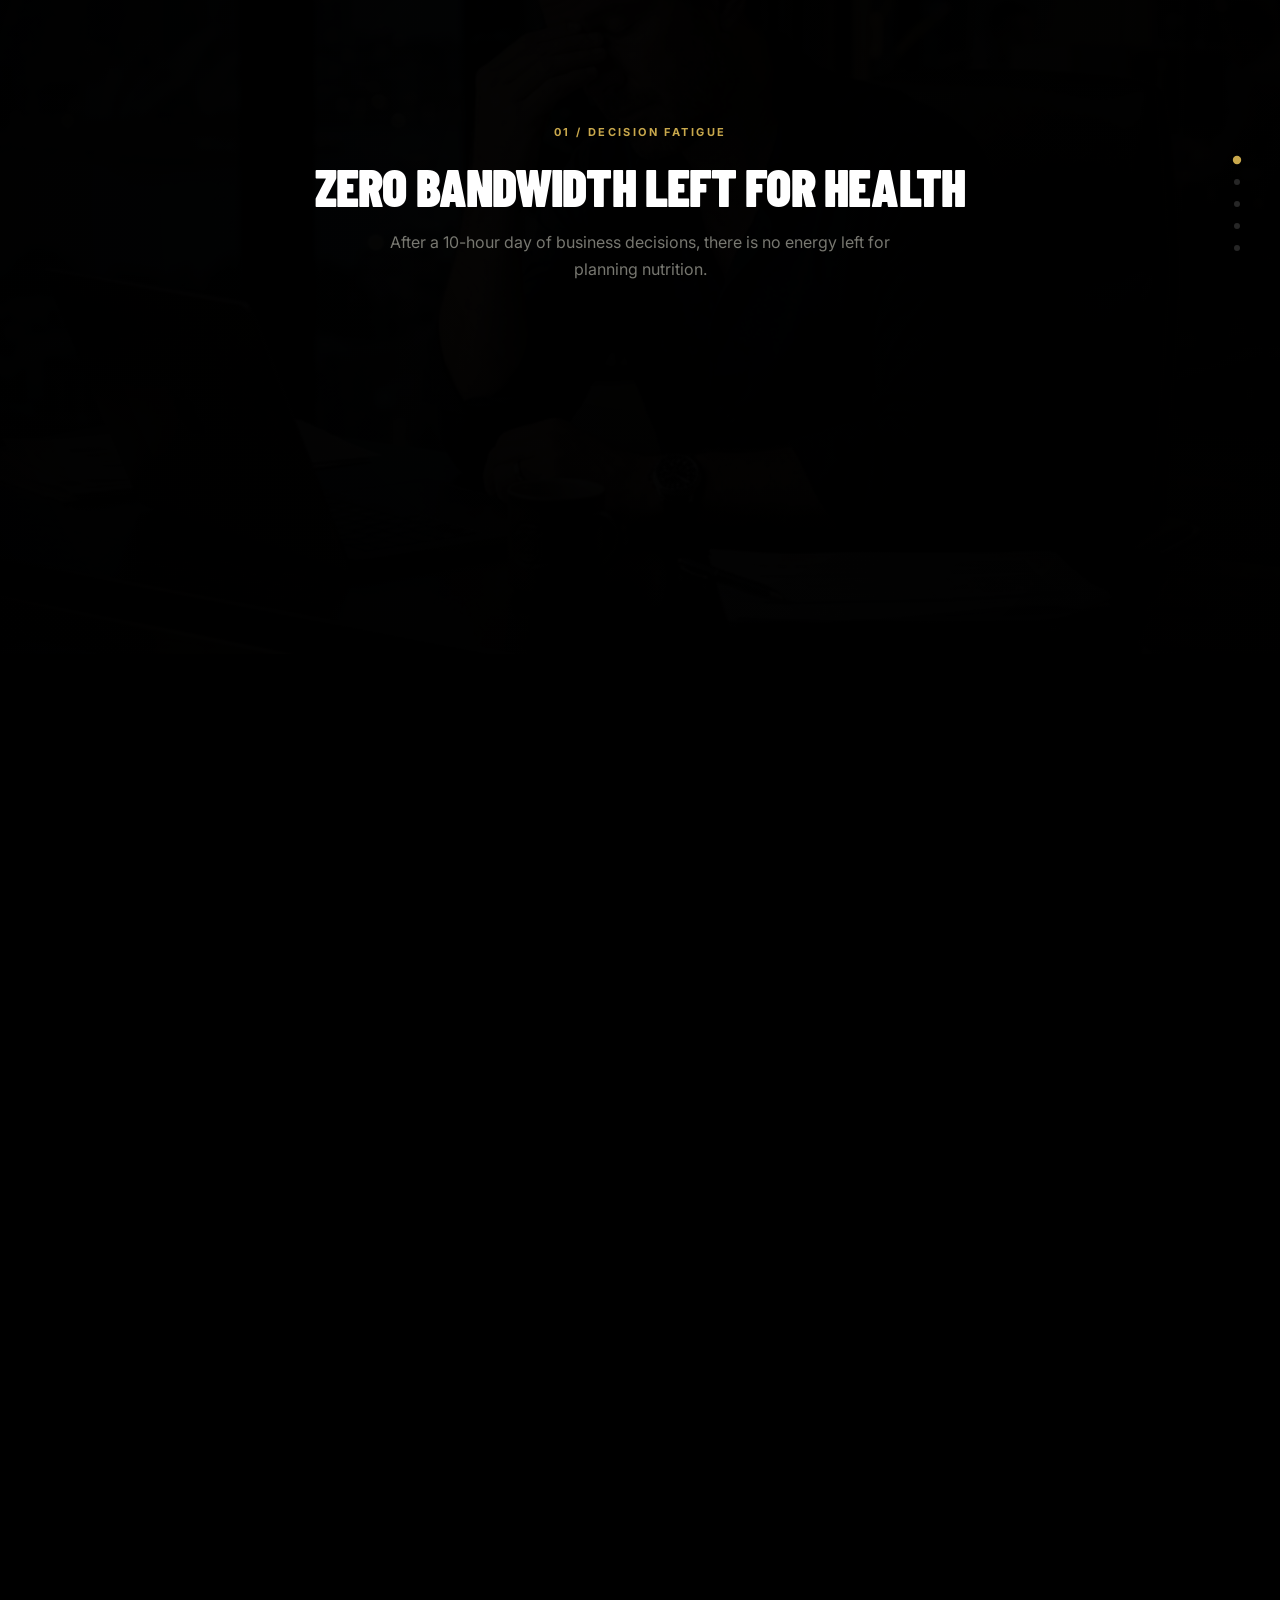
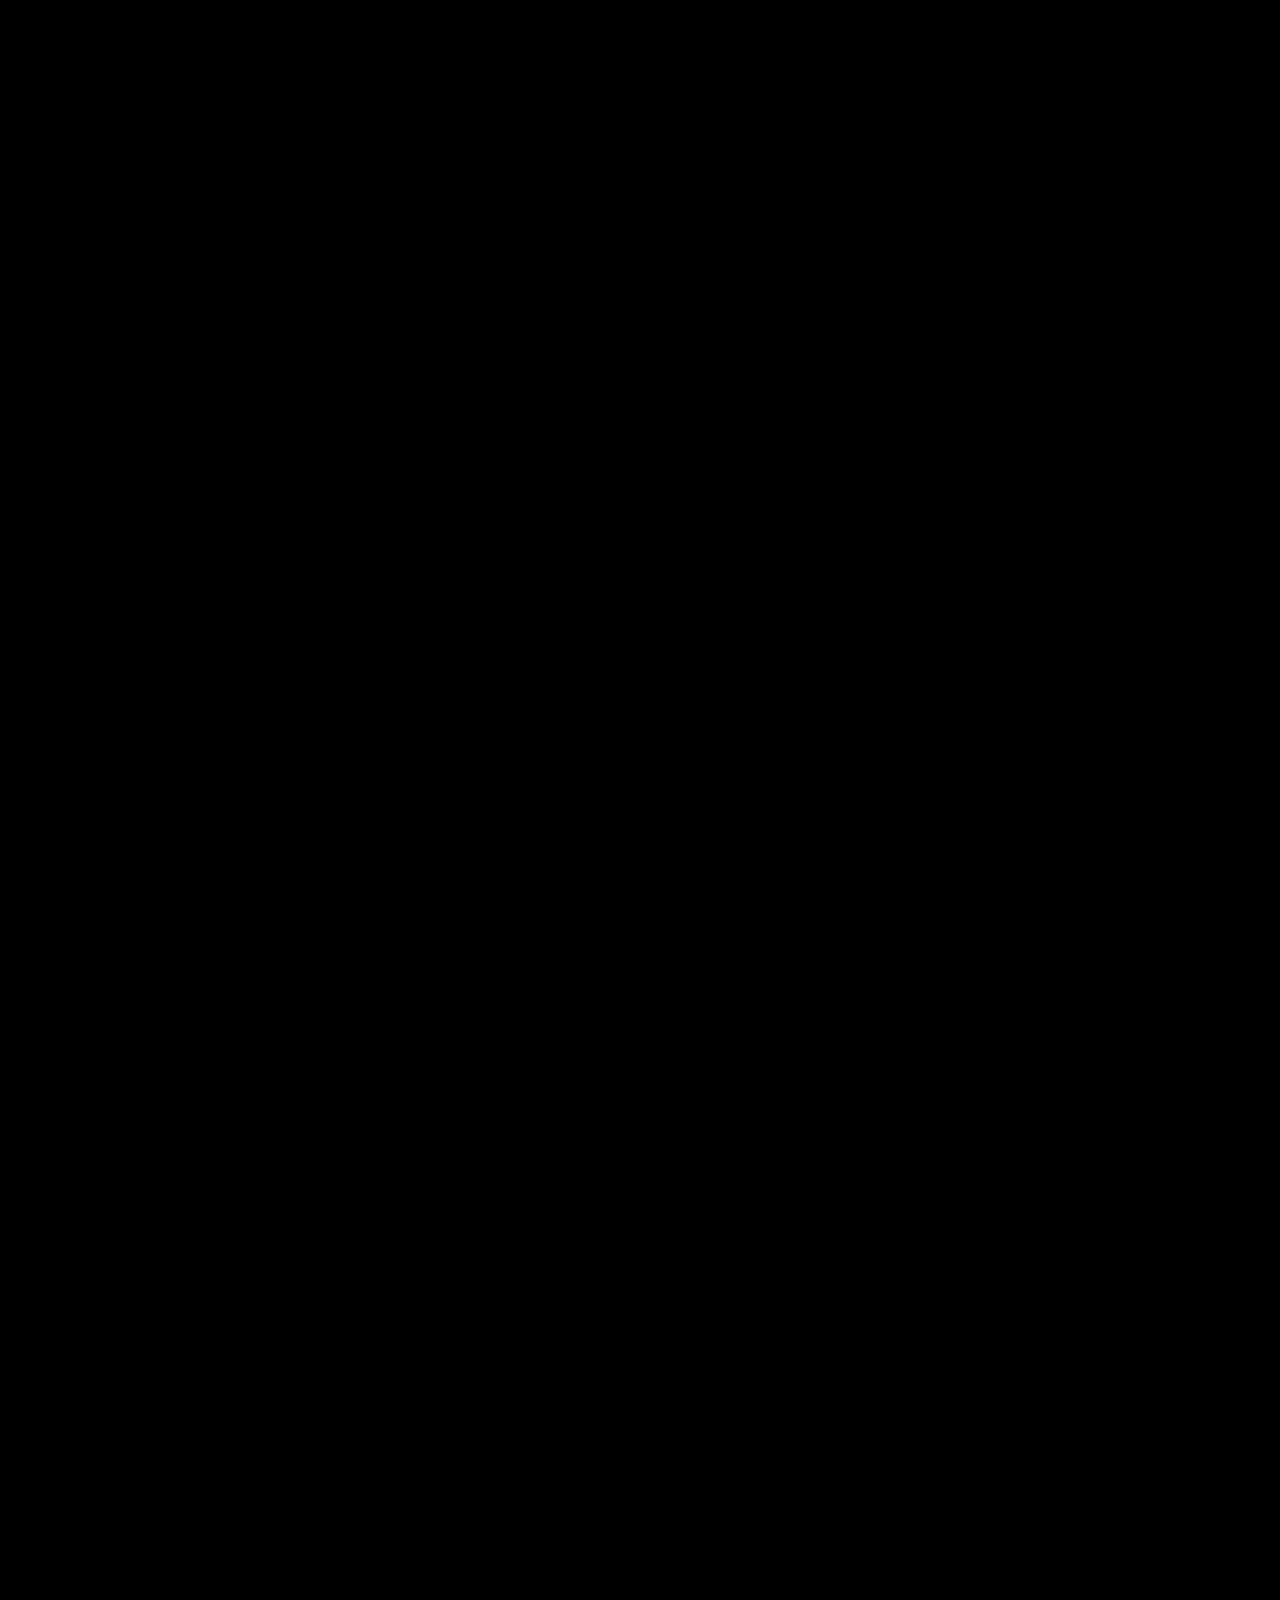
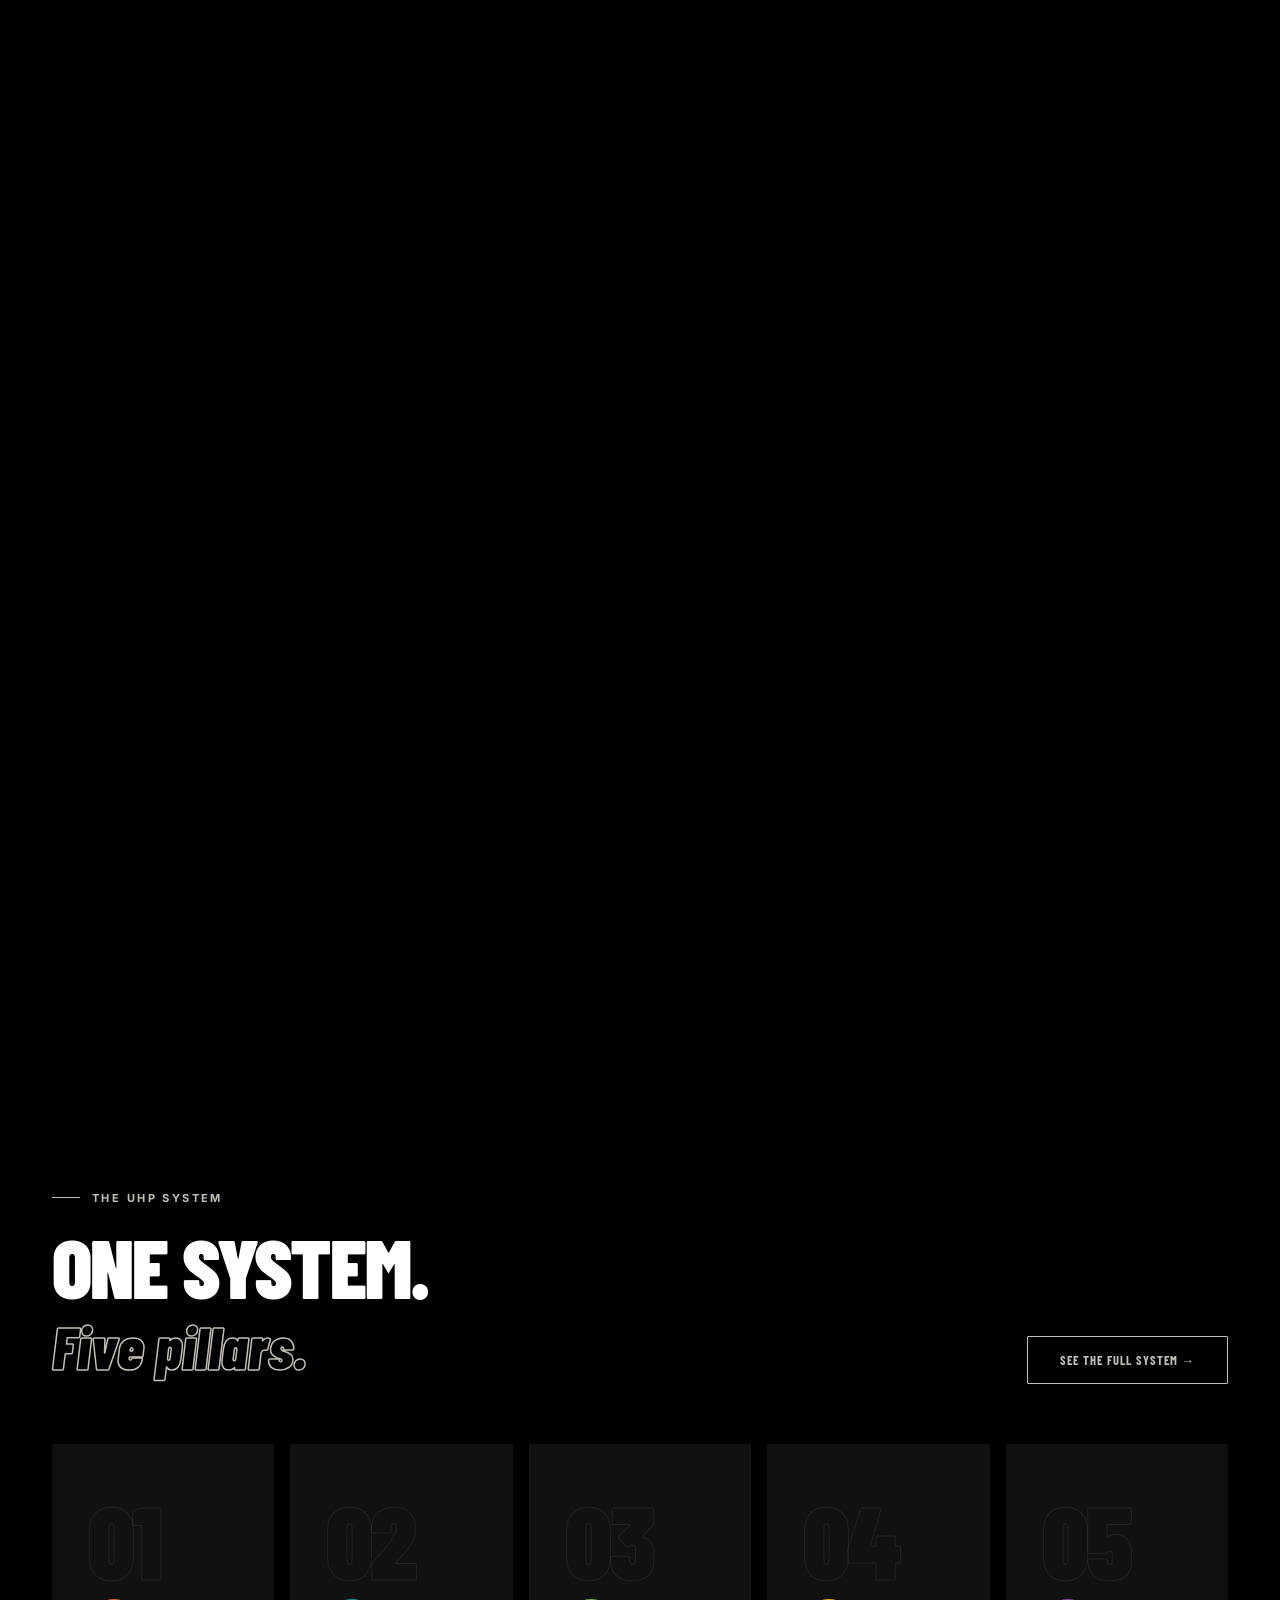
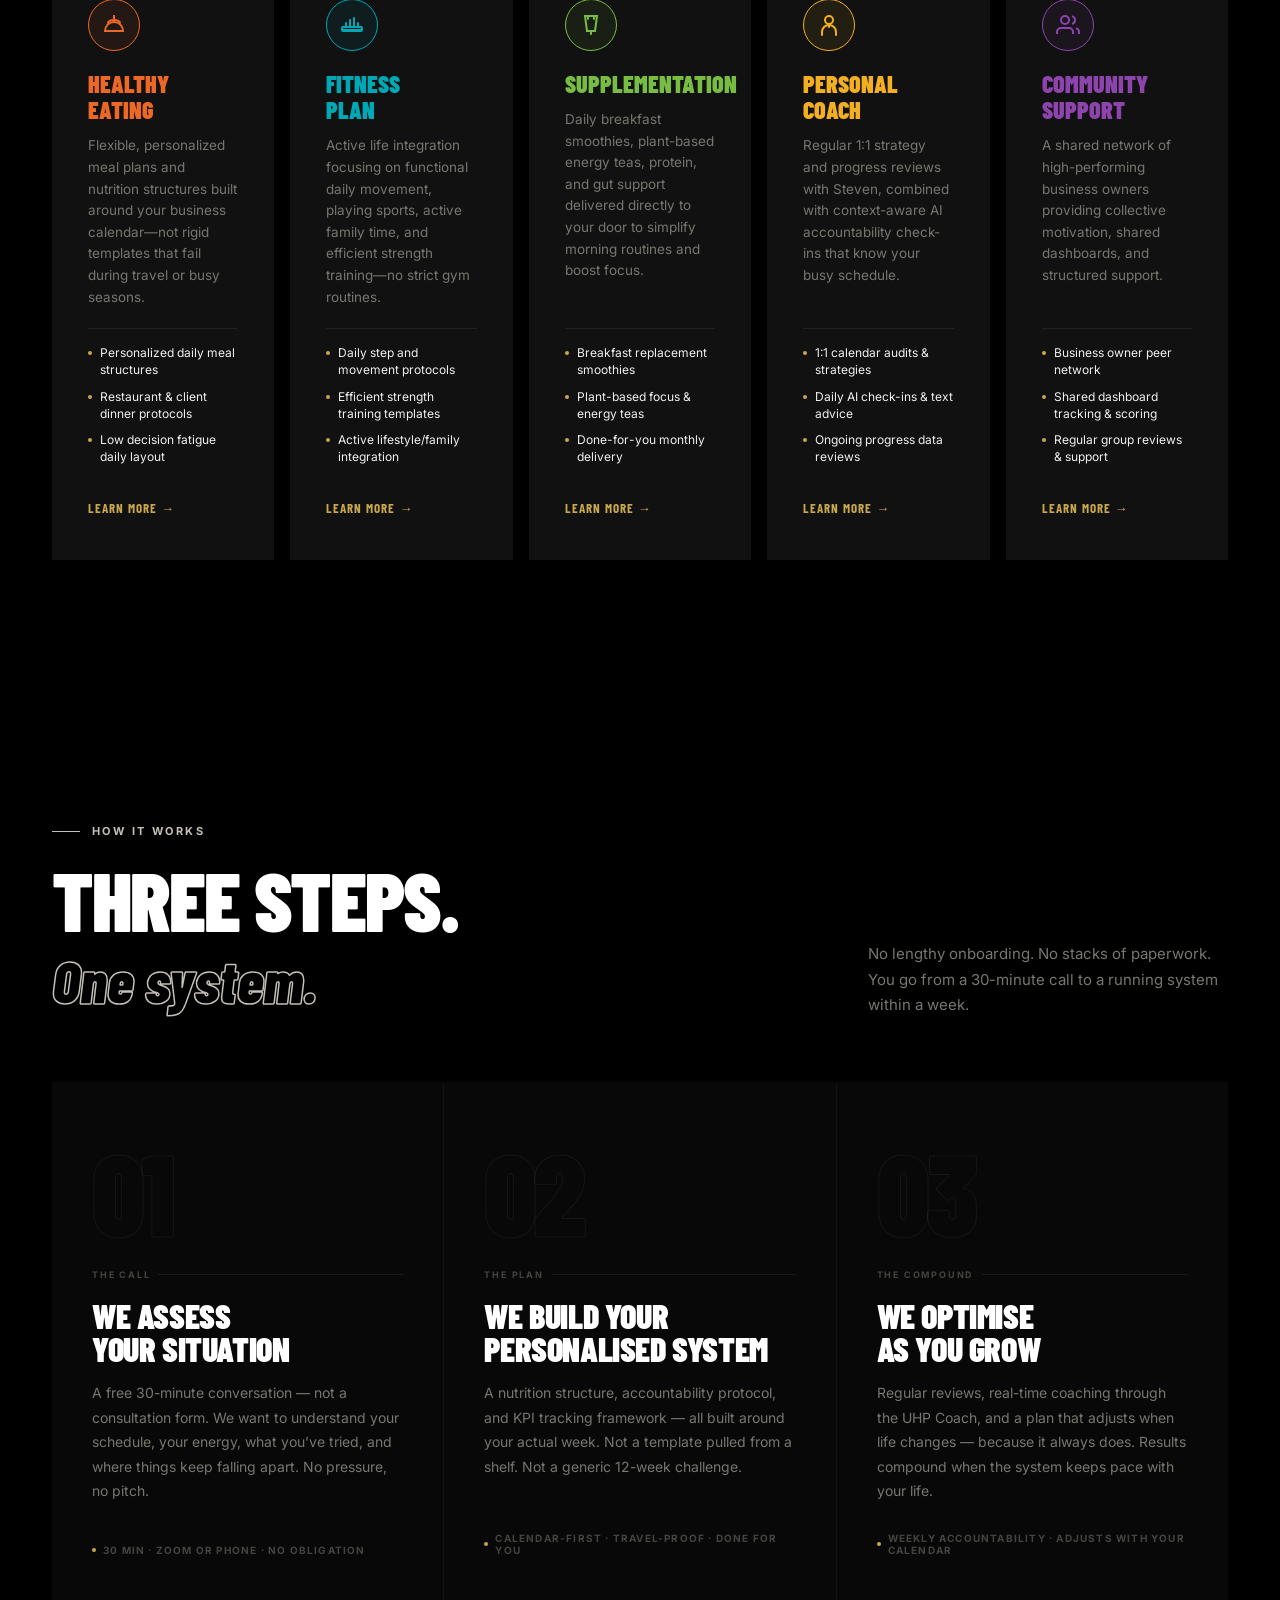
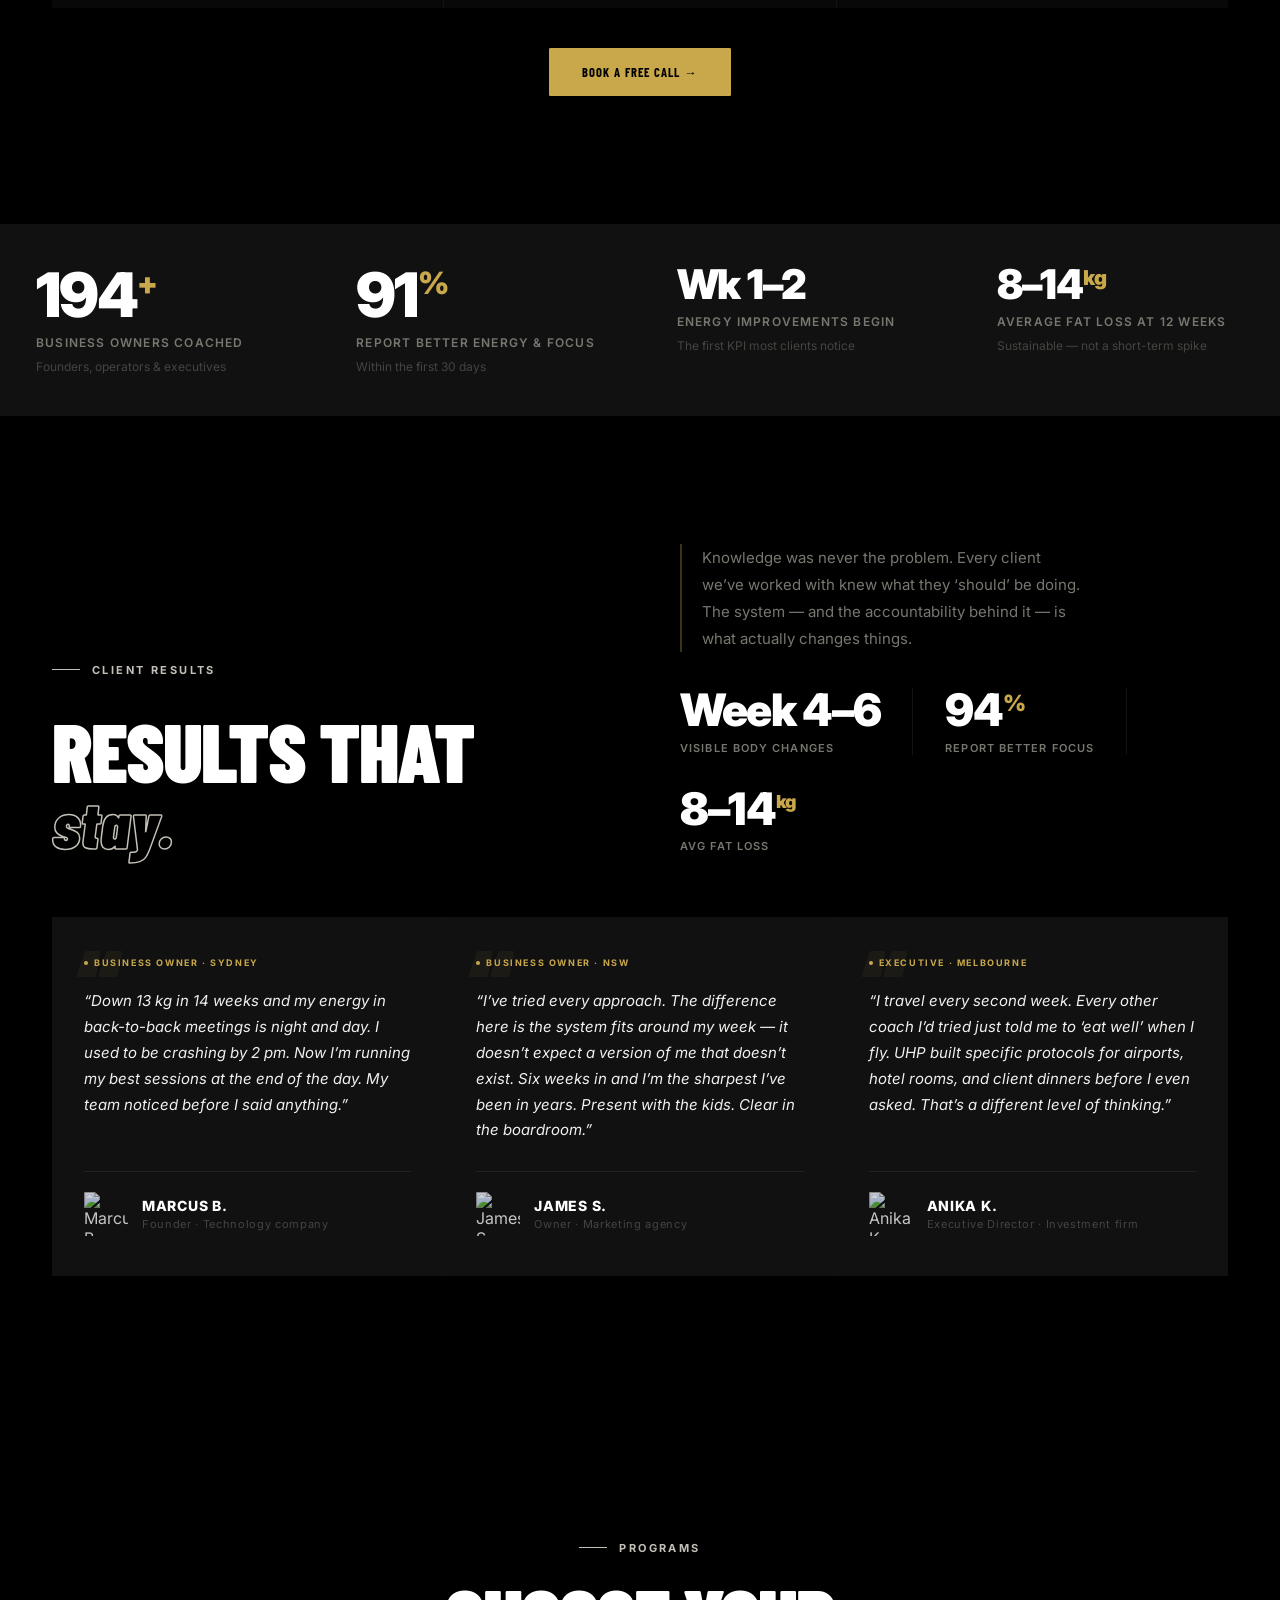
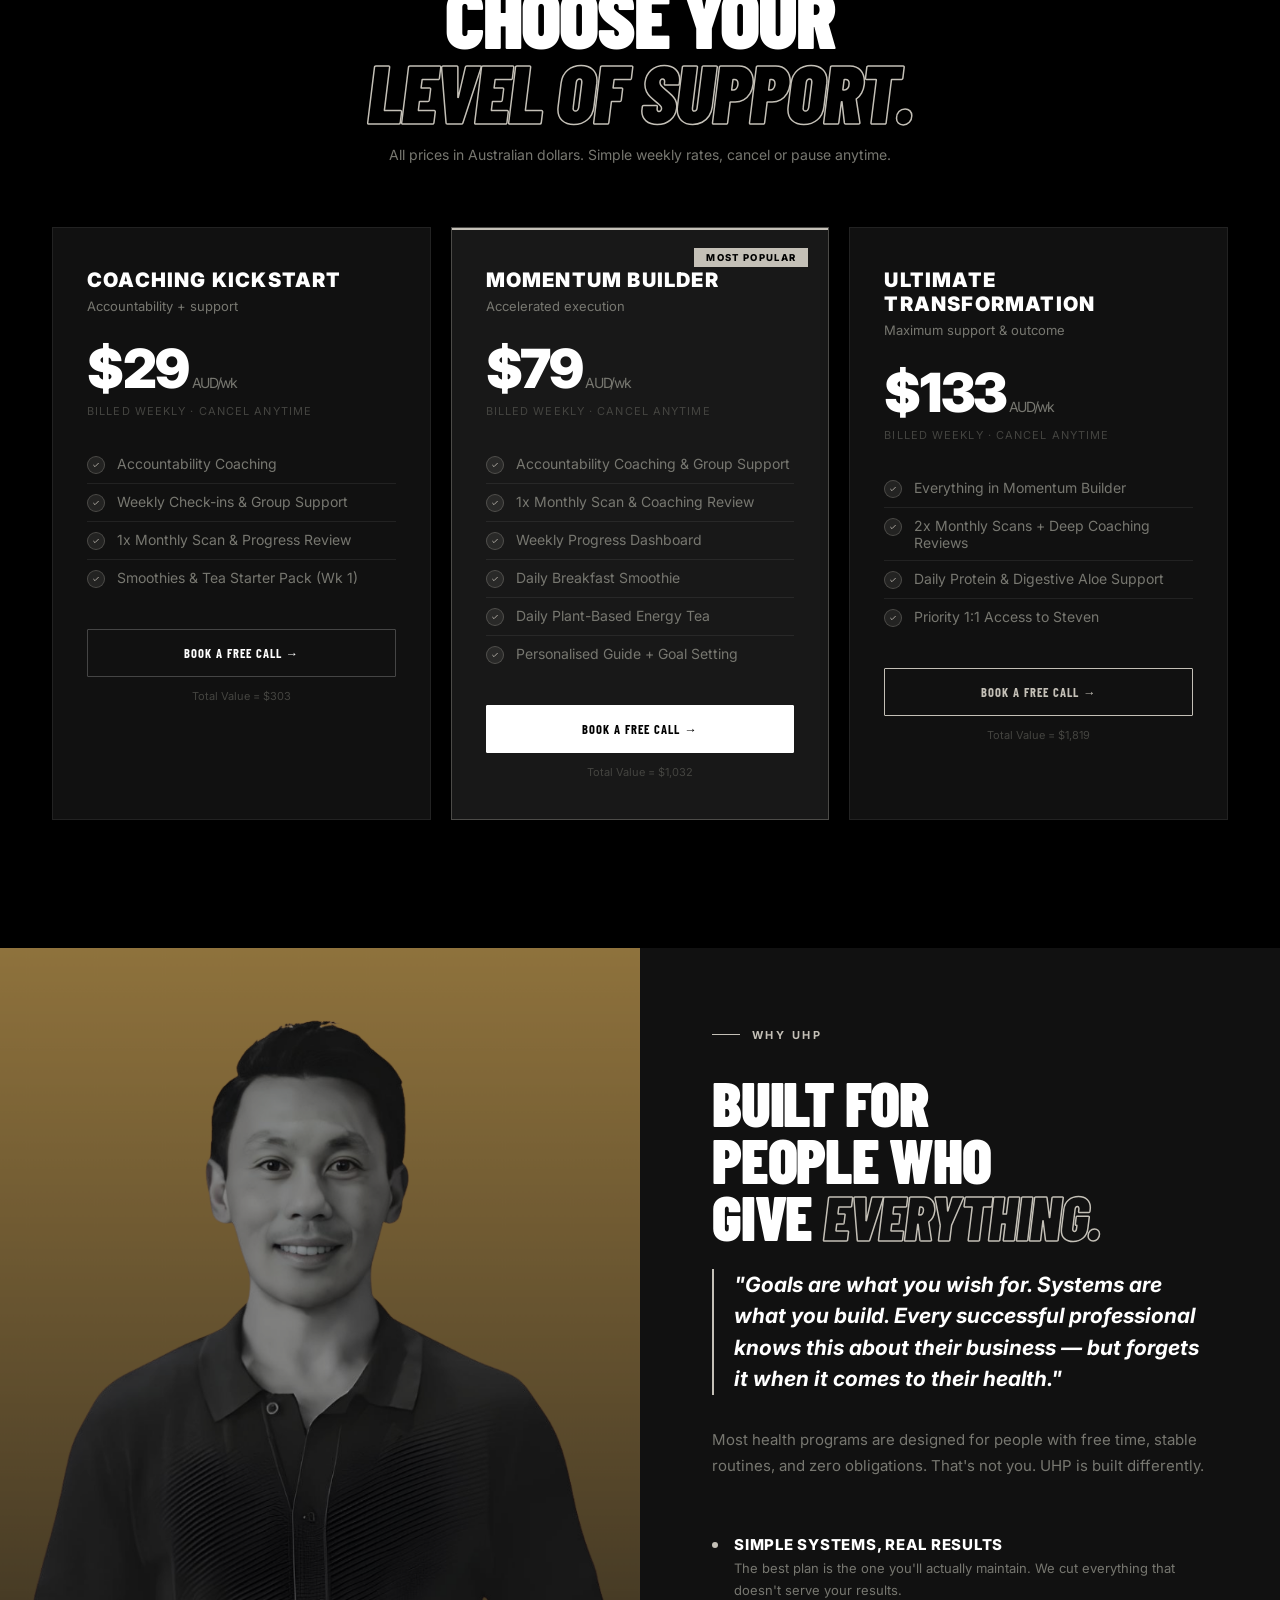
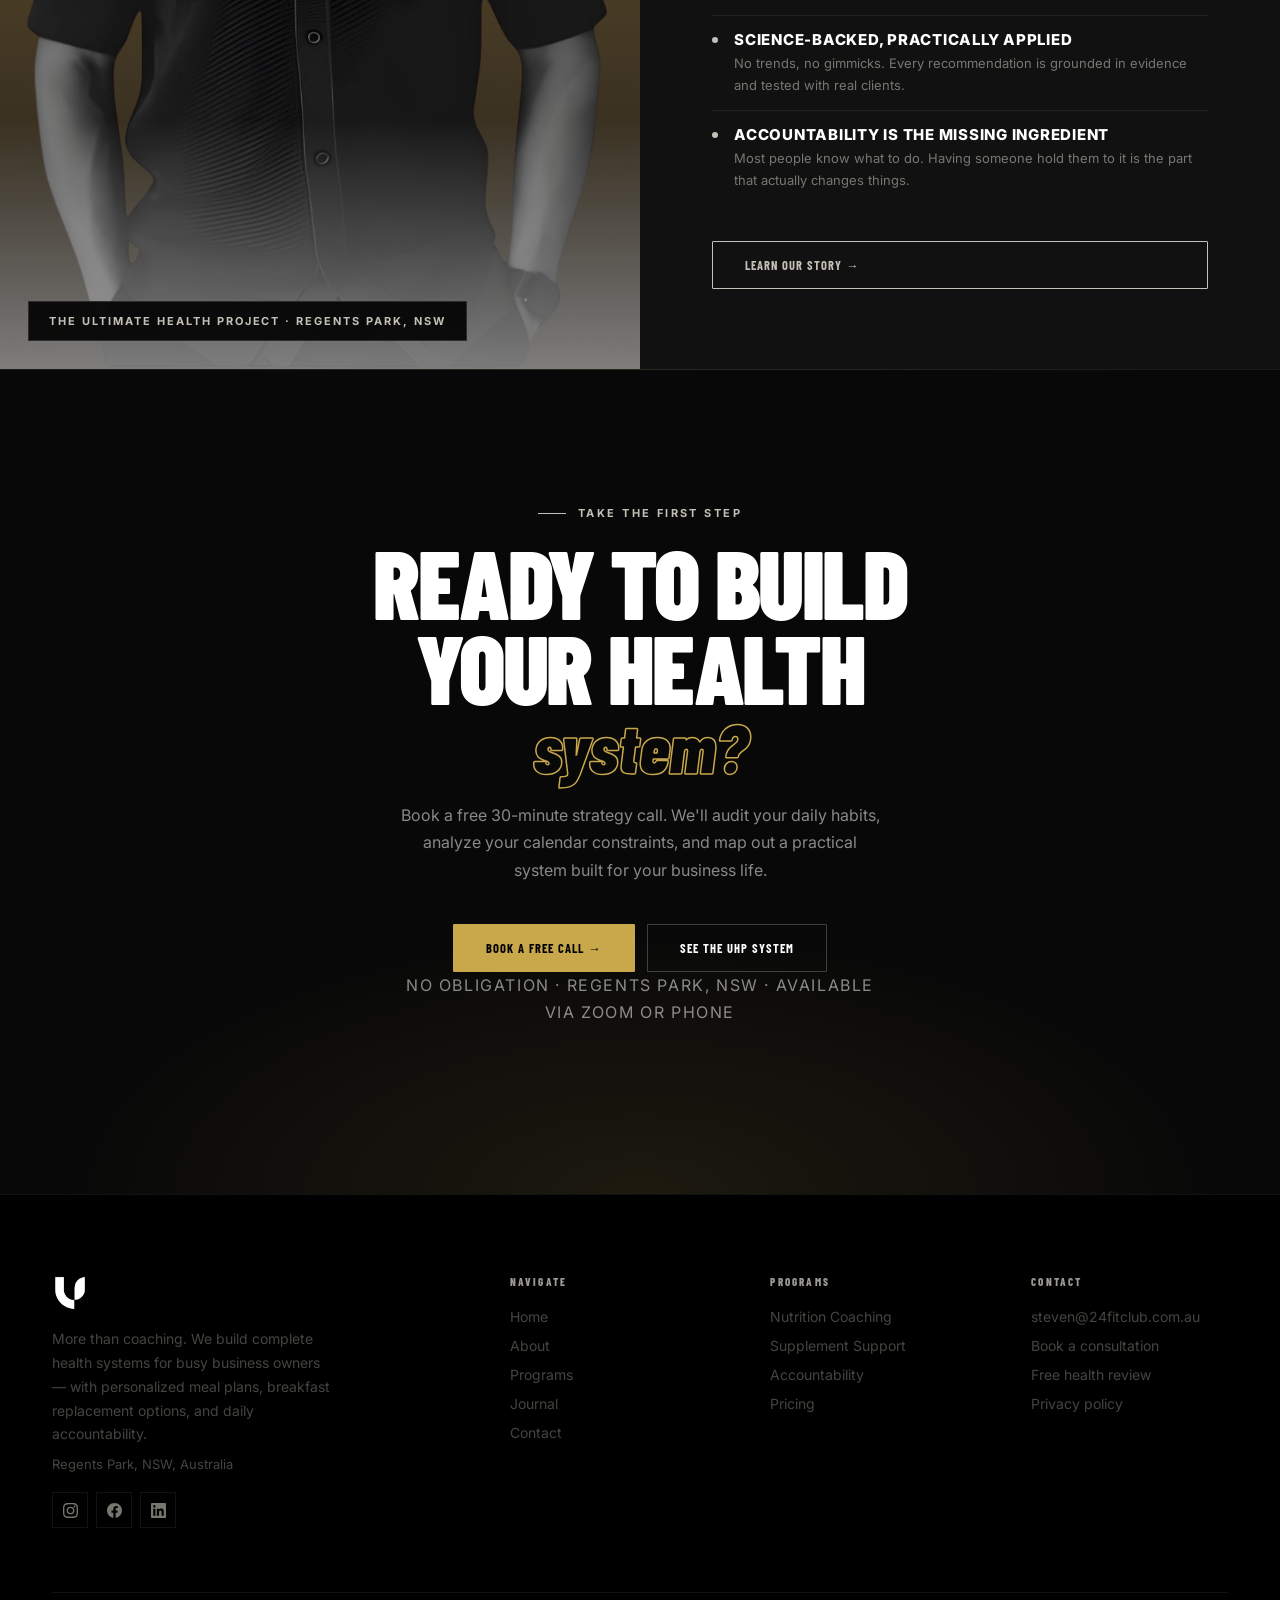
==== commit 6259e8f8: "feat(homepage): replace 3-pillar layout with 5-pillar grid using CSS variables" ====
--- a/index.html
+++ b/index.html
@@ -4,8 +4,8 @@
 <meta charset="UTF-8">
 <meta name="viewport" content="width=device-width,initial-scale=1.0">
 <meta name="theme-color" content="#000000">
-<title>The Ultimate Health Project — Nutrition Coaching for Busy Professionals</title>
-<meta name="description" content="Premium nutrition coaching and health transformation for busy professionals in Regents Park, NSW. Personalised plans, accountability systems, and lasting results.">
+<title>The Ultimate Health Project — Nutrition Systems & Meal Plans for Business Owners</title>
+<meta name="description" content="More than coaching. Practical nutrition guidance, personalized meal plans, breakfast replacements, and accountability systems for busy business owners in Regents Park, NSW.">
 <link rel="preconnect" href="https://fonts.googleapis.com">
 <link rel="preconnect" href="https://fonts.gstatic.com" crossorigin>
 <link href="https://fonts.googleapis.com/css2?family=Barlow+Condensed:ital,wght@0,400;0,600;0,700;0,800;0,900;1,400;1,700;1,900&family=Inter:wght@300;400;500;600&display=swap" rel="stylesheet">
@@ -273,7 +273,7 @@
 }
 /* homepage system pillars */
 .sys-header{display:flex;justify-content:space-between;align-items:flex-end;flex-wrap:wrap;gap:20px;margin-bottom:0}
-.sys-pillars{display:grid;grid-template-columns:repeat(3,1fr);gap:1px;background:var(--border);margin-top:60px}
+.sys-pillars{display:grid;grid-template-columns:repeat(5,1fr);gap:16px;margin-top:60px}
 .sp{
   background:var(--surface);padding:44px 36px;
   display:flex;flex-direction:column;
@@ -301,27 +301,87 @@
 }
 .sp-connector-dot{width:5px;height:5px;border-radius:50%;background:var(--gold);flex-shrink:0}
 .sp-connector-lbl{font-size:9px;font-weight:700;letter-spacing:1.4px;text-transform:uppercase;color:var(--gold)}
-.sp-title{
-  font-family:var(--font);font-size:clamp(26px,3vw,38px);
-  font-weight:900;text-transform:uppercase;color:var(--white);
-  line-height:.95;letter-spacing:-.5px;margin-bottom:16px;
-}
-.sp-desc{font-size:14px;color:var(--muted);line-height:1.72;margin-bottom:28px;flex:1}
-.sp-feats{list-style:none;margin-bottom:32px;border-top:1px solid var(--border);padding-top:20px}
-.sp-feat{
-  display:flex;align-items:flex-start;gap:10px;
-  padding:8px 0;border-bottom:1px solid var(--border);
-  font-size:13px;color:var(--muted);line-height:1.5;
-}
-.sp-feat:last-child{border-bottom:none}
-.sp-feat-dot{width:4px;height:4px;border-radius:50%;background:var(--gold);flex-shrink:0;margin-top:6px}
-.sp-lnk{
-  display:inline-flex;align-items:center;gap:8px;
-  font-size:11px;font-weight:700;letter-spacing:1.4px;text-transform:uppercase;
-  color:var(--beige);transition:gap .3s,color .3s;margin-top:auto;
-}
-.sp:hover .sp-lnk{gap:14px;color:var(--white)}
-@media(max-width:900px){.sys-pillars{grid-template-columns:1fr}}
+  /* New Five Pillars Styles */
+  .sp-icon-wrap {
+    margin-bottom: 20px;
+    display: flex;
+    align-items: center;
+  }
+  .sp-desc {
+    font-size: 13.5px;
+    color: var(--muted);
+    line-height: 1.6;
+    margin-bottom: 20px;
+    flex-grow: 1;
+  }
+  .sp-feats {
+    list-style: none;
+    padding: 0;
+    margin: 0 0 24px 0;
+    border-top: 1px solid var(--border);
+    padding-top: 16px;
+  }
+  .sp-feat {
+    font-size: 12px;
+    color: var(--text);
+    margin-bottom: 10px;
+    display: flex;
+    align-items: flex-start;
+    gap: 8px;
+    line-height: 1.4;
+  }
+  .sp-feat-dot {
+    width: 4px;
+    height: 4px;
+    background: var(--gold);
+    border-radius: 50%;
+    margin-top: 6px;
+    flex-shrink: 0;
+  }
+  .sp-lnk {
+    font-family: var(--font);
+    font-size: 13px;
+    font-weight: 700;
+    color: var(--gold);
+    text-transform: uppercase;
+    letter-spacing: 1px;
+    margin-top: auto;
+    display: inline-flex;
+    align-items: center;
+    gap: 4px;
+  }
+  .sp:hover .sp-lnk{gap:14px;color:var(--white)}
+
+  /* Pillar Theme Colors (CSS Variables on Parent) */
+  .p-eating { --pillar-color: #eb6826; --pillar-bg: rgba(235, 104, 38, 0.08); }
+  .p-fitness { --pillar-color: #00a8b5; --pillar-bg: rgba(0, 168, 181, 0.08); }
+  .p-supps { --pillar-color: #79bc43; --pillar-bg: rgba(121, 188, 67, 0.08); }
+  .p-coach { --pillar-color: #f3af22; --pillar-bg: rgba(243, 175, 34, 0.08); }
+  .p-community { --pillar-color: #8e44ad; --pillar-bg: rgba(142, 68, 173, 0.08); }
+
+  /* Child Inherited Colors */
+  .sp-title {
+    font-family: var(--font);
+    font-size: 24px;
+    font-weight: 900;
+    text-transform: uppercase;
+    line-height: 1.1;
+    margin-bottom: 12px;
+    color: var(--pillar-color); /* Inherit color */
+  }
+  .pillar-icon-circle {
+    width: 52px;
+    height: 52px;
+    border-radius: 50%;
+    display: flex;
+    align-items: center;
+    justify-content: center;
+    border: 1.5px solid var(--pillar-color); /* Inherit color */
+    color: var(--pillar-color); /* Inherit color */
+    background: var(--pillar-bg); /* Inherit background */
+  }
+@media(max-width:1024px){.sys-pillars{grid-template-columns:repeat(3,1fr);gap:12px}}
+@media(max-width:768px){.sys-pillars{grid-template-columns:1fr;gap:16px}}
 /* How It Works — full-width step strips */
 .hiw-steps{display:grid;grid-template-columns:repeat(3,1fr);gap:1px;background:var(--border);margin-top:64px}
 .hiw-step{
@@ -825,7 +885,7 @@
   <div id="hero-text">
     <p class="ph-eyebrow">The Ultimate Health Project</p>
     <h1 class="ph-headline">Health that<br>fits your<br><em>schedule</em></h1>
-    <p class="ph-subline">The AI coaching system for busy professionals — personalised nutrition, habit accountability, and a coach that keeps you consistent.</p>
+    <p class="ph-subline">More than coaching. A complete health transformation system for busy business owners — providing personalized meal plans, breakfast replacement options, and daily AI accountability.</p>
     <div class="ph-cta-row">
       <a href="https://form.jotform.com/24fitclubAU/theultimatehealthprojectWEform" target="_blank" rel="noopener" class="ph-btn-primary">Book a Free Call</a>
       <a href="services.html" class="ph-btn-ghost">See How It Works</a>
@@ -933,7 +993,7 @@
 <!-- MARQUEE -->
 <div class="mq" aria-hidden="true">
   <div class="mq-track" id="mqt">
-    <div class="mq-item">Nutrition Coaching<span class="mq-dot"></span></div><div class="mq-item">Weight Loss<span class="mq-dot"></span></div><div class="mq-item">More Energy<span class="mq-dot"></span></div><div class="mq-item">Accountability Systems<span class="mq-dot"></span></div><div class="mq-item">Sustainable Results<span class="mq-dot"></span></div><div class="mq-item">Performance<span class="mq-dot"></span></div><div class="mq-item">Transformation<span class="mq-dot"></span></div><div class="mq-item">Regents Park, NSW<span class="mq-dot"></span></div><div class="mq-item">Nutrition Coaching<span class="mq-dot"></span></div><div class="mq-item">Weight Loss<span class="mq-dot"></span></div><div class="mq-item">More Energy<span class="mq-dot"></span></div><div class="mq-item">Accountability Systems<span class="mq-dot"></span></div><div class="mq-item">Sustainable Results<span class="mq-dot"></span></div><div class="mq-item">Performance<span class="mq-dot"></span></div><div class="mq-item">Transformation<span class="mq-dot"></span></div><div class="mq-item">Regents Park, NSW<span class="mq-dot"></span></div>
+    <div class="mq-item">Personalized Meal Plans<span class="mq-dot"></span></div><div class="mq-item">Weight Loss<span class="mq-dot"></span></div><div class="mq-item">More Energy<span class="mq-dot"></span></div><div class="mq-item">Breakfast Replacements<span class="mq-dot"></span></div><div class="mq-item">Sustainable Results<span class="mq-dot"></span></div><div class="mq-item">Performance<span class="mq-dot"></span></div><div class="mq-item">Transformation<span class="mq-dot"></span></div><div class="mq-item">Regents Park, NSW<span class="mq-dot"></span></div><div class="mq-item">Personalized Meal Plans<span class="mq-dot"></span></div><div class="mq-item">Weight Loss<span class="mq-dot"></span></div><div class="mq-item">More Energy<span class="mq-dot"></span></div><div class="mq-item">Breakfast Replacements<span class="mq-dot"></span></div><div class="mq-item">Sustainable Results<span class="mq-dot"></span></div><div class="mq-item">Performance<span class="mq-dot"></span></div><div class="mq-item">Transformation<span class="mq-dot"></span></div><div class="mq-item">Regents Park, NSW<span class="mq-dot"></span></div>
   </div>
 </div>
 
@@ -974,9 +1034,9 @@
 
       <!-- Slide 3: Problem 03 -->
       <div class="story-slide">
-        <div class="story-lbl">03 / Schedule Collision</div>
-        <h3 class="story-h3">Rigid diets fail busy calendars</h3>
-        <p class="story-p">Strict gym routines and extreme meal plans collapse the moment client travel or meetings hit.</p>
+        <div class="story-lbl">03 / Routine Friction</div>
+        <h3 class="story-h3">Rigid fitness plans fail busy calendars</h3>
+        <p class="story-p">Strict gym routines collapse when travel hits. We build sustainable habits around walking, playing sports, staying active with family, and efficient strength training—no rigid gym routines required.</p>
       </div>
 
       <!-- Slide 4: Dramatic Image Reveal -->
@@ -1000,52 +1060,104 @@
     <div class="sys-header">
       <div class="rv">
         <div class="lbl">The UHP System</div>
-        <h2 style="font-size:clamp(44px,6.5vw,84px);font-weight:900;text-transform:uppercase;color:var(--white);line-height:.9;letter-spacing:-.025em">One system.<br><span style="-webkit-text-stroke:1.5px var(--beige);color:transparent;font-style:italic;font-size:.72em;letter-spacing:0;line-height:1.25;display:block;text-transform:none;margin-top:6px">Three pillars.</span></h2>
+        <h2 style="font-size:clamp(44px,6.5vw,84px);font-weight:900;text-transform:uppercase;color:var(--white);line-height:.9;letter-spacing:-.025em">One system.<br><span style="-webkit-text-stroke:1.5px var(--beige);color:transparent;font-style:italic;font-size:.72em;letter-spacing:0;line-height:1.25;display:block;text-transform:none;margin-top:6px">Five pillars.</span></h2>
       </div>
       <a href="services.html" class="btn-b rv" data-d="2">See the full system →</a>
     </div>
-  </div>
-  <div class="sys-pillars">
-
-    <div class="sp rv" data-d="1">
-      <div class="sp-num">01</div>
-      <div class="sp-connector"><div class="sp-connector-dot"></div><span class="sp-connector-lbl">Fixes: Low energy &amp; caffeine dependency</span></div>
-      <div class="sp-title">Nutrition<br>Structure</div>
-      <p class="sp-desc">Simple daily anchors — not complex meal plans. Decisions you make once that keep your energy consistent through back-to-back meetings, travel, and client dinners.</p>
-      <ul class="sp-feats">
-        <li class="sp-feat"><div class="sp-feat-dot"></div>High-protein breakfast anchors</li>
-        <li class="sp-feat"><div class="sp-feat-dot"></div>Simple lunch &amp; dinner decision rules</li>
-        <li class="sp-feat"><div class="sp-feat-dot"></div>Business dinner &amp; travel strategies</li>
-      </ul>
-      <a href="services.html#nutrition" class="sp-lnk">Learn more →</a>
+
+    <div class="sys-pillars">
+
+      <!-- Pillar 1 -->
+      <div class="sp p-eating rv" data-d="1">
+        <div class="sp-num">01</div>
+        <div class="sp-icon-wrap">
+          <div class="pillar-icon-circle">
+            <svg width="24" height="24" viewBox="0 0 24 24" fill="none" stroke="currentColor" stroke-width="2"><path d="M12 2v4M12 18H3a9 9 0 0 1 18 0h-9z"/><path d="M6 10c0-1.5 2.5-3 6-3s6 1.5 6 3" stroke-linecap="round"/></svg>
+          </div>
+        </div>
+        <div class="sp-title">Healthy<br>Eating</div>
+        <p class="sp-desc">Flexible, personalized meal plans and nutrition structures built around your business calendar—not rigid templates that fail during travel or busy seasons.</p>
+        <ul class="sp-feats">
+          <li class="sp-feat"><div class="sp-feat-dot"></div>Personalized daily meal structures</li>
+          <li class="sp-feat"><div class="sp-feat-dot"></div>Restaurant &amp; client dinner protocols</li>
+          <li class="sp-feat"><div class="sp-feat-dot"></div>Low decision fatigue daily layout</li>
+        </ul>
+        <a href="services.html#nutrition" class="sp-lnk">Learn more →</a>
+      </div>
+
+      <!-- Pillar 2 -->
+      <div class="sp p-fitness rv" data-d="2">
+        <div class="sp-num">02</div>
+        <div class="sp-icon-wrap">
+          <div class="pillar-icon-circle">
+            <svg width="24" height="24" viewBox="0 0 24 24" fill="none" stroke="currentColor" stroke-width="2"><path d="M3 17h18M6 10v4M10 7v7M14 5v9M18 10v4" stroke-linecap="round"/><rect x="2" y="14" width="20" height="4" rx="1"/></svg>
+          </div>
+        </div>
+        <div class="sp-title">Fitness<br>Plan</div>
+        <p class="sp-desc">Active life integration focusing on functional daily movement, playing sports, active family time, and efficient strength training—no strict gym routines.</p>
+        <ul class="sp-feats">
+          <li class="sp-feat"><div class="sp-feat-dot"></div>Daily step and movement protocols</li>
+          <li class="sp-feat"><div class="sp-feat-dot"></div>Efficient strength training templates</li>
+          <li class="sp-feat"><div class="sp-feat-dot"></div>Active lifestyle/family integration</li>
+        </ul>
+        <a href="services.html#fitness" class="sp-lnk">Learn more →</a>
+      </div>
+
+      <!-- Pillar 3 -->
+      <div class="sp p-supps rv" data-d="3">
+        <div class="sp-num">03</div>
+        <div class="sp-icon-wrap">
+          <div class="pillar-icon-circle">
+            <svg width="24" height="24" viewBox="0 0 24 24" fill="none" stroke="currentColor" stroke-width="2"><path d="M6 3h12l-2 15H8L6 3z"/><path d="M9 3v3M15 3v3M8 18h8M12 18v3" stroke-linecap="round"/></svg>
+          </div>
+        </div>
+        <div class="sp-title">Supplementation</div>
+        <p class="sp-desc">Daily breakfast smoothies, plant-based energy teas, protein, and gut support delivered directly to your door to simplify morning routines and boost focus.</p>
+        <ul class="sp-feats">
+          <li class="sp-feat"><div class="sp-feat-dot"></div>Breakfast replacement smoothies</li>
+          <li class="sp-feat"><div class="sp-feat-dot"></div>Plant-based focus &amp; energy teas</li>
+          <li class="sp-feat"><div class="sp-feat-dot"></div>Done-for-you monthly delivery</li>
+        </ul>
+        <a href="services.html#supplements" class="sp-lnk">Learn more →</a>
+      </div>
+
+      <!-- Pillar 4 -->
+      <div class="sp p-coach rv" data-d="4">
+        <div class="sp-num">04</div>
+        <div class="sp-icon-wrap">
+          <div class="pillar-icon-circle">
+            <svg width="24" height="24" viewBox="0 0 24 24" fill="none" stroke="currentColor" stroke-width="2"><circle cx="12" cy="7" r="4"/><path d="M5 22v-3a7 7 0 0 1 14 0v3M12 11v3" stroke-linecap="round"/></svg>
+          </div>
+        </div>
+        <div class="sp-title">Personal<br>Coach</div>
+        <p class="sp-desc">Regular 1:1 strategy and progress reviews with Steven, combined with context-aware AI accountability check-ins that know your busy schedule.</p>
+        <ul class="sp-feats">
+          <li class="sp-feat"><div class="sp-feat-dot"></div>1:1 calendar audits &amp; strategies</li>
+          <li class="sp-feat"><div class="sp-feat-dot"></div>Daily AI check-ins &amp; text advice</li>
+          <li class="sp-feat"><div class="sp-feat-dot"></div>Ongoing progress data reviews</li>
+        </ul>
+        <a href="services.html#accountability" class="sp-lnk">Learn more →</a>
+      </div>
+
+      <!-- Pillar 5 -->
+      <div class="sp p-community rv" data-d="5">
+        <div class="sp-num">05</div>
+        <div class="sp-icon-wrap">
+          <div class="pillar-icon-circle">
+            <svg width="24" height="24" viewBox="0 0 24 24" fill="none" stroke="currentColor" stroke-width="2"><path d="M17 21v-2a4 4 0 0 0-4-4H5a4 4 0 0 0-4 4v2"/><circle cx="9" cy="7" r="4"/><path d="M23 21v-2a4 4 0 0 0-3-3.87M16 3.13a4 4 0 0 1 0 7.75"/></svg>
+          </div>
+        </div>
+        <div class="sp-title">Community<br>Support</div>
+        <p class="sp-desc">A shared network of high-performing business owners providing collective motivation, shared dashboards, and structured support.</p>
+        <ul class="sp-feats">
+          <li class="sp-feat"><div class="sp-feat-dot"></div>Business owner peer network</li>
+          <li class="sp-feat"><div class="sp-feat-dot"></div>Shared dashboard tracking &amp; scoring</li>
+          <li class="sp-feat"><div class="sp-feat-dot"></div>Regular group reviews &amp; support</li>
+        </ul>
+        <a href="services.html#community" class="sp-lnk">Learn more →</a>
+      </div>
+
     </div>
-
-    <div class="sp rv" data-d="2">
-      <div class="sp-num">02</div>
-      <div class="sp-connector"><div class="sp-connector-dot"></div><span class="sp-connector-lbl">Fixes: Programs failing when busy</span></div>
-      <div class="sp-title">Accountability<br>Coaching</div>
-      <p class="sp-desc">The UHP Coach keeps you consistent between sessions. Context-aware AI coaching that knows your week, your travel, and when you need a real-time decision — not a generic reminder.</p>
-      <ul class="sp-feats">
-        <li class="sp-feat"><div class="sp-feat-dot"></div>Daily UHP Coach check-ins</li>
-        <li class="sp-feat"><div class="sp-feat-dot"></div>Real-time advice for high-pressure weeks</li>
-        <li class="sp-feat"><div class="sp-feat-dot"></div>Regular 1:1 review &amp; plan adjustments</li>
-      </ul>
-      <a href="services.html#accountability" class="sp-lnk">Learn more →</a>
-    </div>
-
-    <div class="sp rv" data-d="3">
-      <div class="sp-num">03</div>
-      <div class="sp-connector"><div class="sp-connector-dot"></div><span class="sp-connector-lbl">Fixes: Not knowing if it&apos;s working</span></div>
-      <div class="sp-title">Progress<br>Tracking</div>
-      <p class="sp-desc">You run your business on KPIs. Your health should be no different. We track energy, body composition, sleep, and focus — and review them with you so the plan always reflects what the data says.</p>
-      <ul class="sp-feats">
-        <li class="sp-feat"><div class="sp-feat-dot"></div>Energy, sleep &amp; mood scoring</li>
-        <li class="sp-feat"><div class="sp-feat-dot"></div>Body composition &amp; measurement data</li>
-        <li class="sp-feat"><div class="sp-feat-dot"></div>Compliance &amp; habit consistency tracking</li>
-      </ul>
-      <a href="services.html#tracking" class="sp-lnk">Learn more →</a>
-    </div>
-
   </div>
 </section>
 
@@ -1266,7 +1378,7 @@
         <a href="index.html" style="display:flex;align-items:center;gap:14px;cursor:none">
           <img src="uhplogo.png" alt="The Ultimate Health Project" class="logo-img">
         </a>
-        <p class="ft-p">Personalised nutrition coaching for busy professionals. Simple, sustainable, and built around your life — not someone else's idea of healthy.</p>
+        <p class="ft-p">More than coaching. We build complete health systems for busy business owners — with personalized meal plans, breakfast replacement options, and daily accountability.</p>
         <p style="font-size:13px;color:var(--dim);margin-top:10px">Regents Park, NSW, Australia</p>
         <div class="ft-social">
           <a class="fts" href="https://www.instagram.com/ultimatehealthproject.au/" aria-label="Instagram" target="_blank" rel="noopener"><svg viewBox="0 0 24 24"><path d="M12 2.163c3.204 0 3.584.012 4.85.07 3.252.148 4.771 1.691 4.919 4.919.058 1.265.069 1.645.069 4.849 0 3.205-.012 3.584-.069 4.849-.149 3.225-1.664 4.771-4.919 4.919-1.266.058-1.644.07-4.85.07-3.204 0-3.584-.012-4.849-.07-3.26-.149-4.771-1.699-4.919-4.92-.058-1.265-.07-1.644-.07-4.849 0-3.204.013-3.583.07-4.849.149-3.227 1.664-4.771 4.919-4.919 1.266-.057 1.645-.069 4.849-.069zM12 0C8.741 0 8.333.014 7.053.072 2.695.272.273 2.69.073 7.052.014 8.333 0 8.741 0 12c0 3.259.014 3.668.072 4.948.2 4.358 2.618 6.78 6.98 6.98C8.333 23.986 8.741 24 12 24c3.259 0 3.668-.014 4.948-.072 4.354-.2 6.782-2.618 6.979-6.98.059-1.28.073-1.689.073-4.948 0-3.259-.014-3.667-.072-4.947-.196-4.354-2.617-6.78-6.979-6.98C15.668.014 15.259 0 12 0zm0 5.838a6.162 6.162 0 100 12.324 6.162 6.162 0 000-12.324zM12 16a4 4 0 110-8 4 4 0 010 8zm6.406-11.845a1.44 1.44 0 100 2.881 1.44 1.44 0 000-2.881z"/></svg></a>
@@ -1278,7 +1390,7 @@
       <div class="ft-col"><h6>Programs</h6><a href="services.html#nutrition">Nutrition Coaching</a><a href="services.html#supplements">Supplement Support</a><a href="services.html#accountability">Accountability</a><a href="services.html#pricing">Pricing</a></div>
       <div class="ft-col"><h6>Contact</h6><a href="mailto:steven@24fitclub.com.au">steven@24fitclub.com.au</a><a href="contact.html">Book a consultation</a><a href="contact.html">Free health review</a><a href="#">Privacy policy</a></div>
     </div>
-    <div class="ft-bot"><p>© 2026 The Ultimate Health Project · Regents Park, NSW, Australia.</p><p>Personalised nutrition coaching for busy professionals.</p></div>
+    <div class="ft-bot"><p>© 2026 The Ultimate Health Project · Regents Park, NSW, Australia.</p><p>Personalised nutrition systems, meal plans, and accountability for business owners.</p></div>
   </div>
 </footer>
 
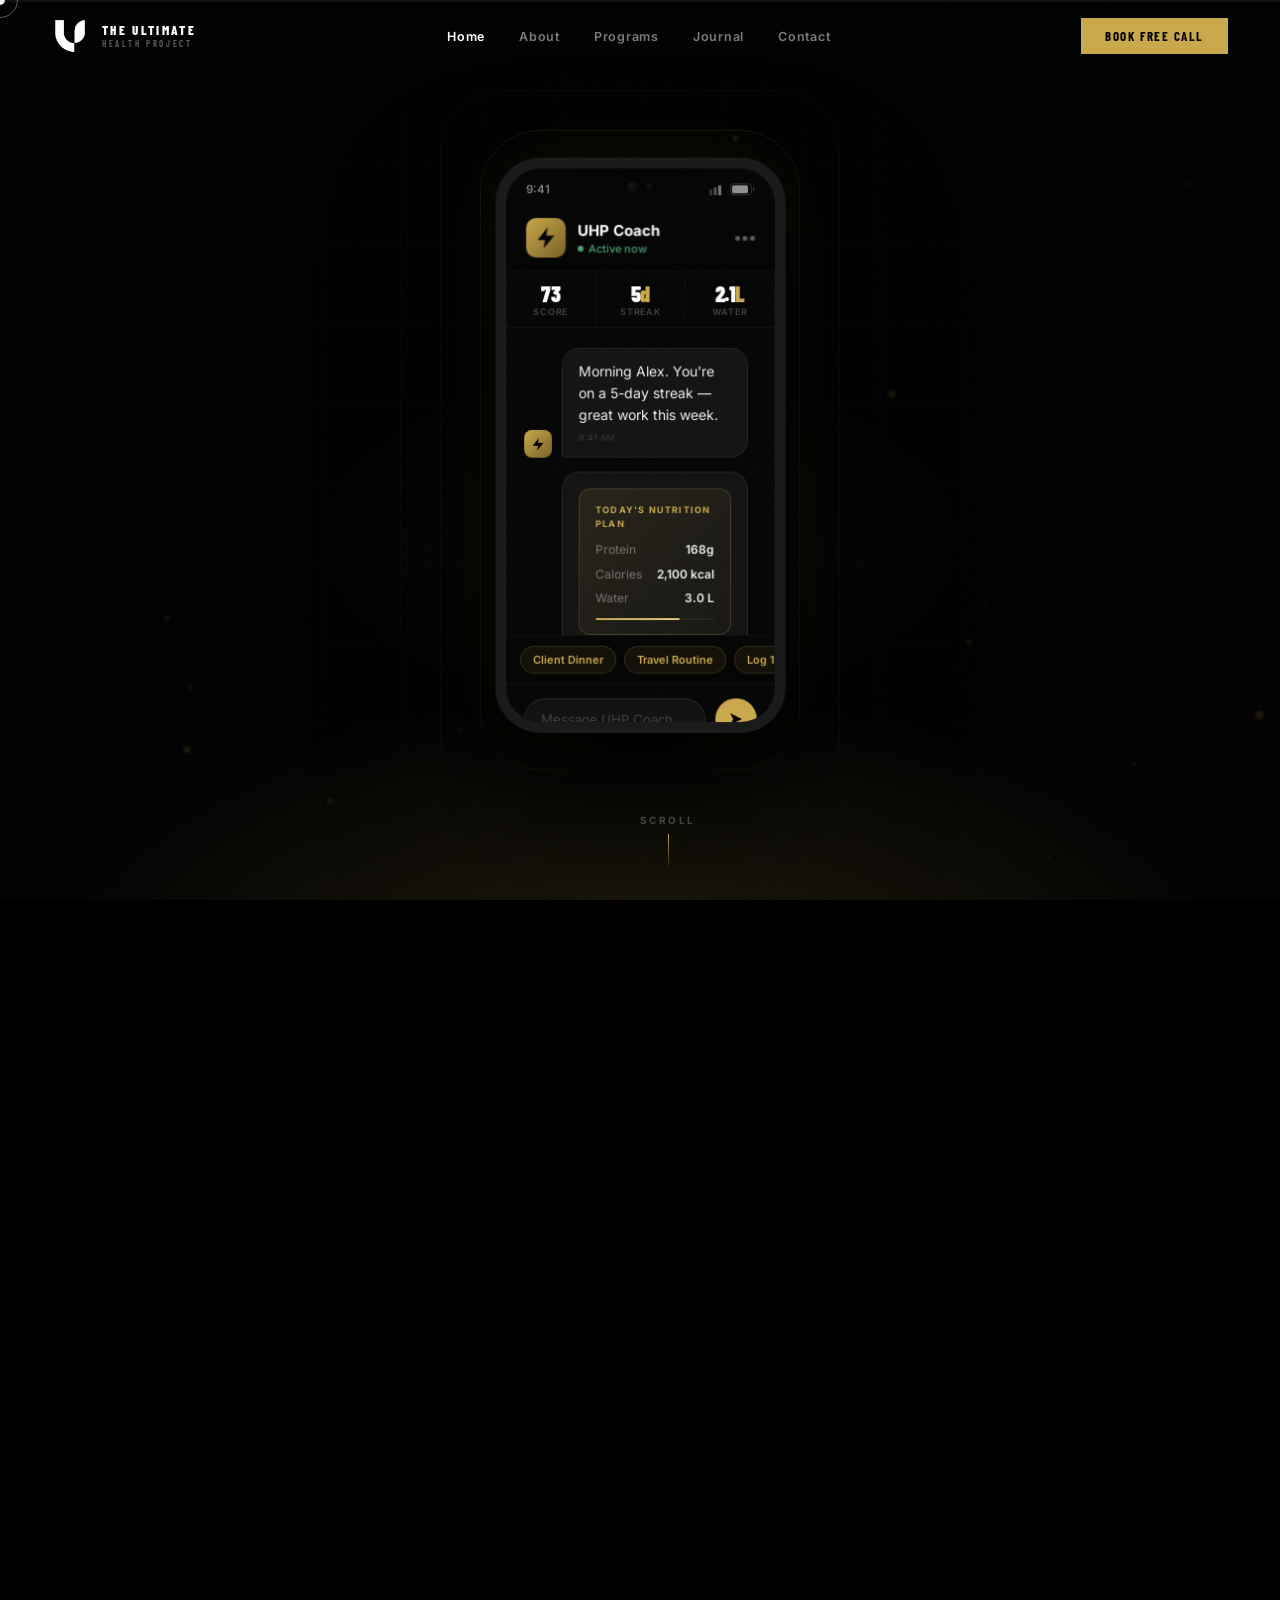
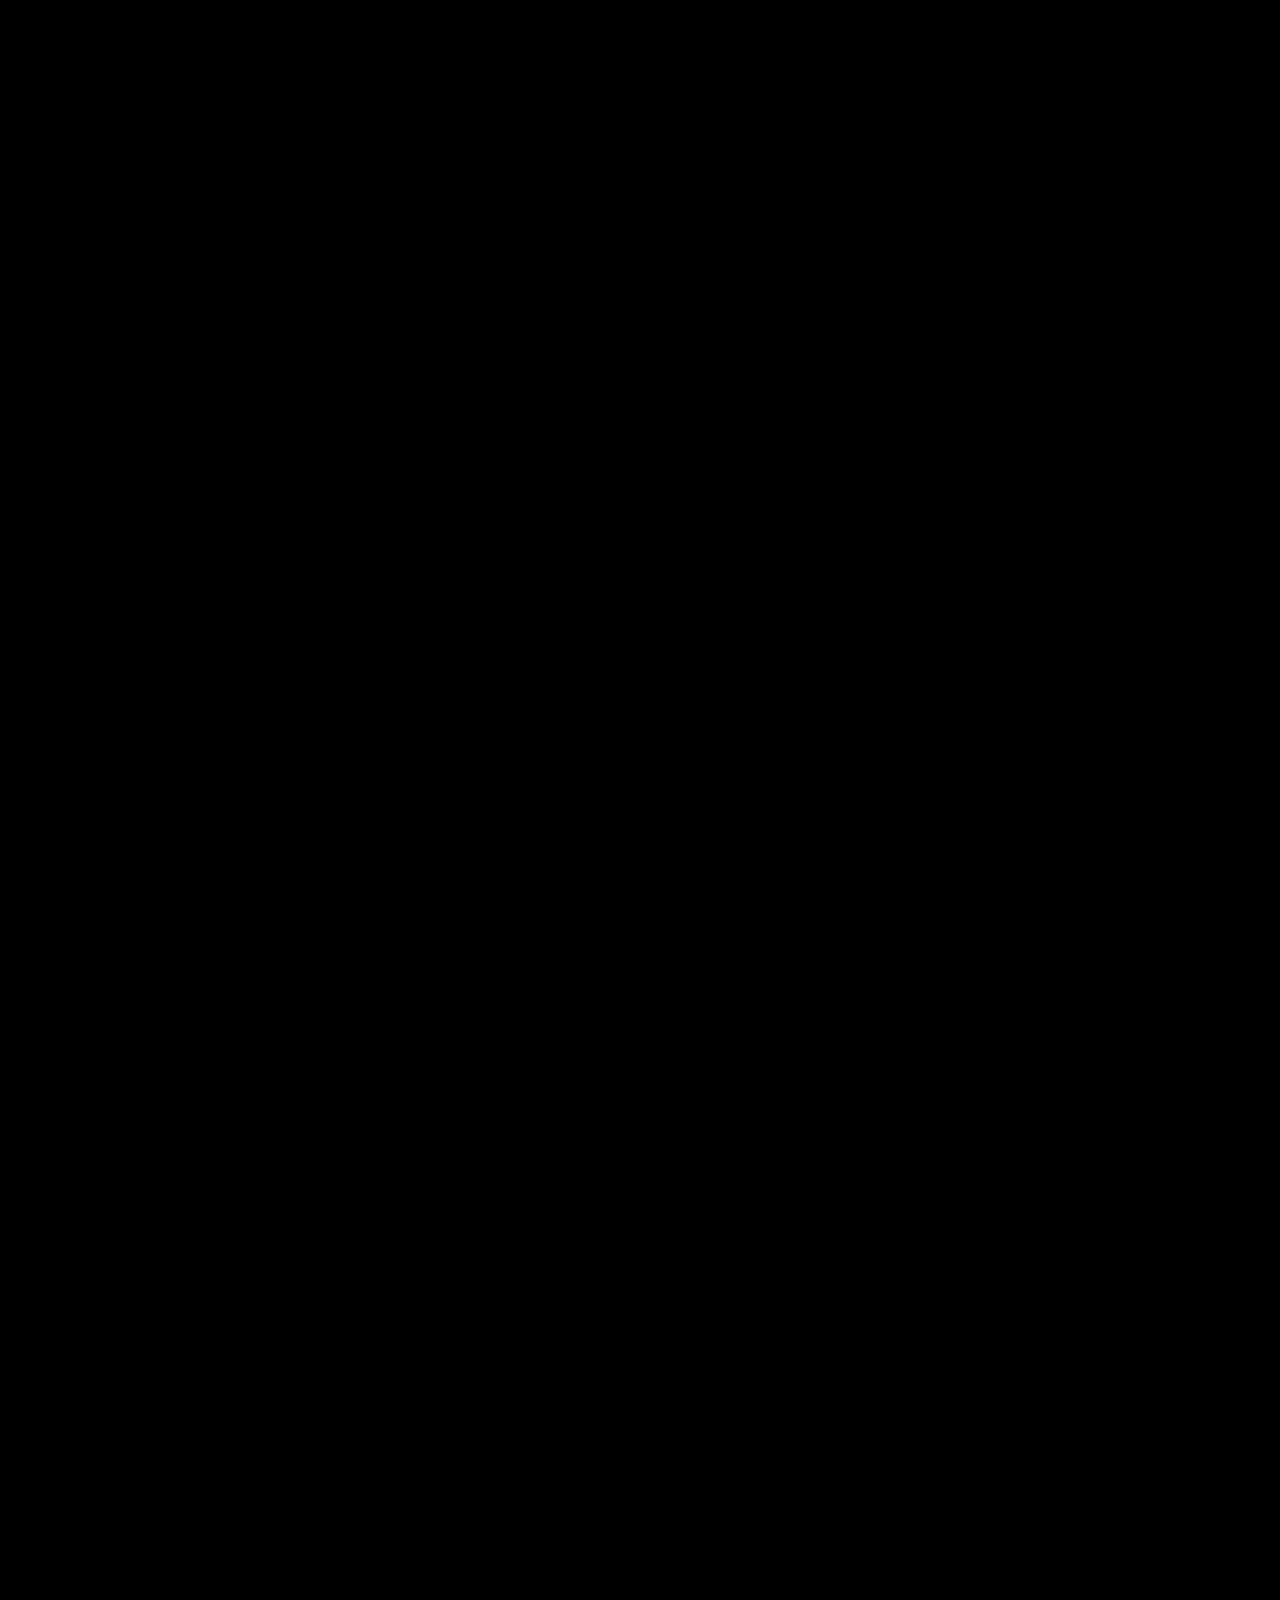
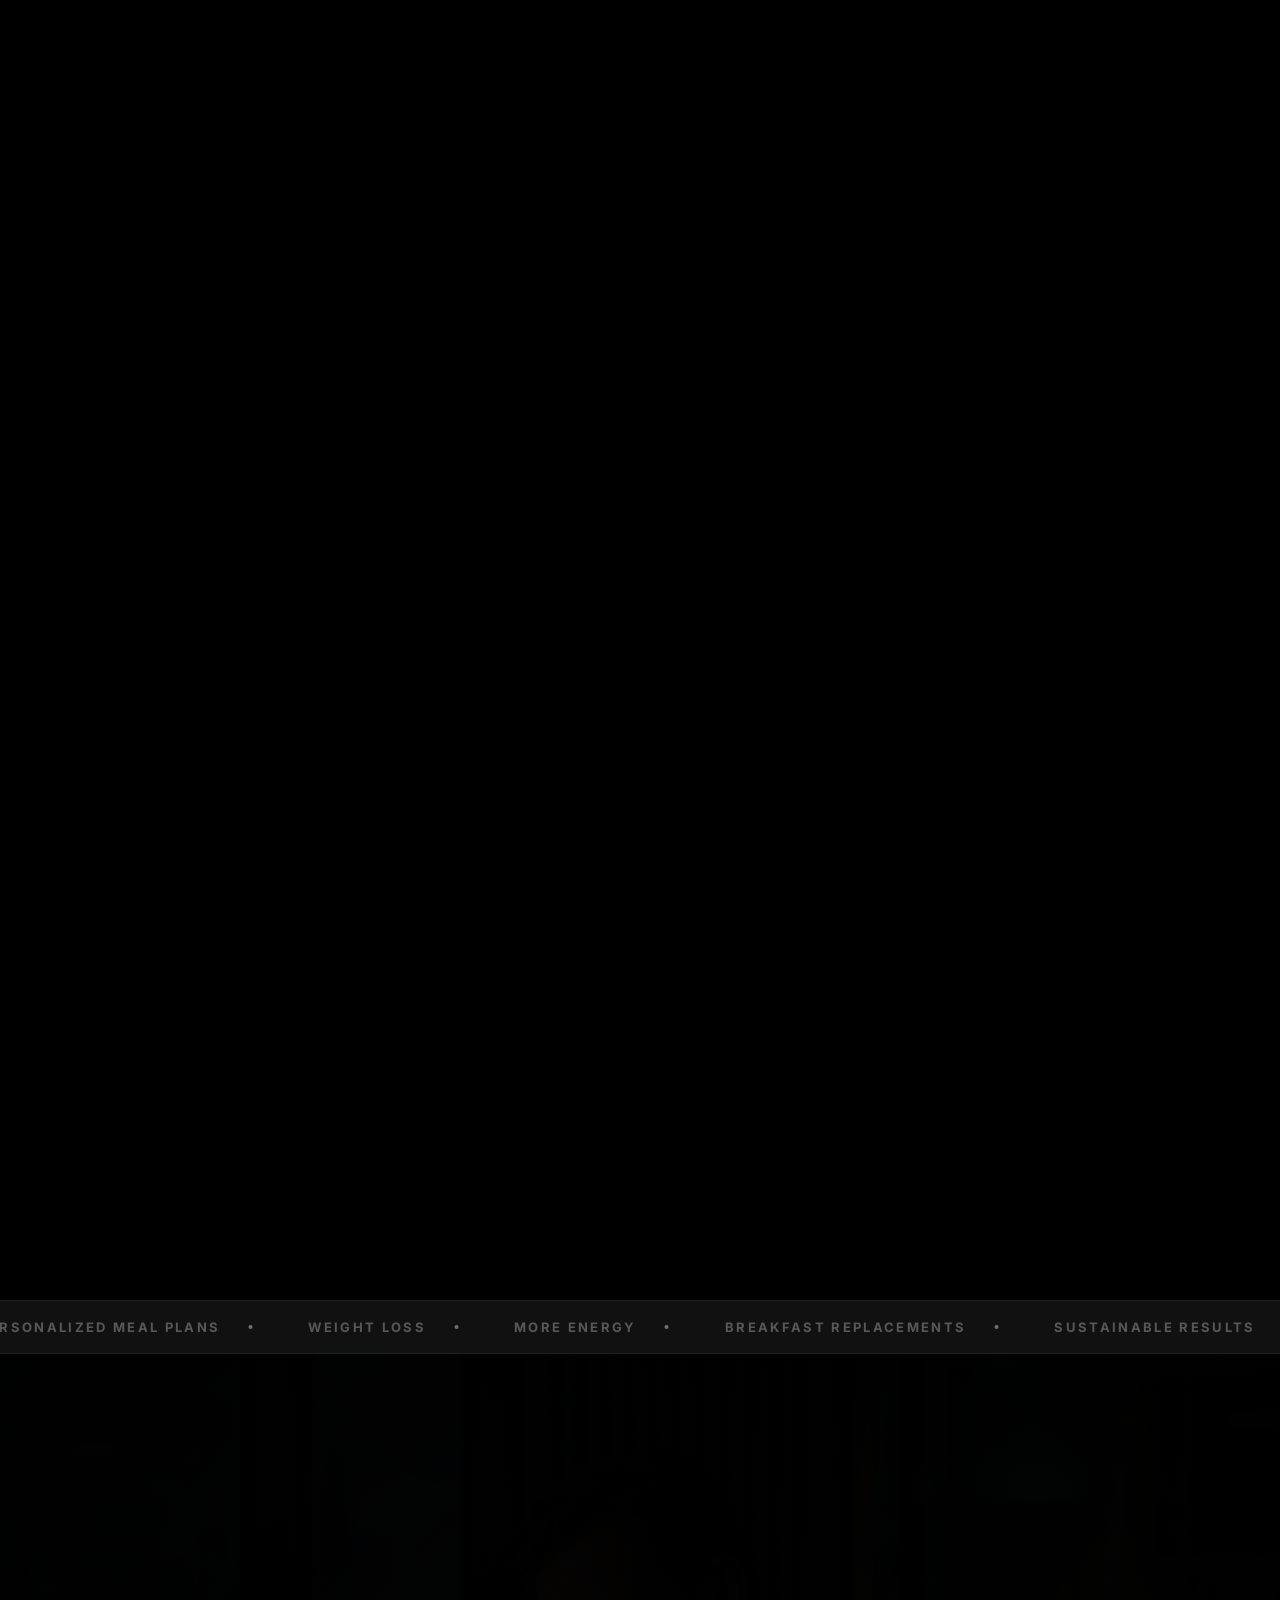
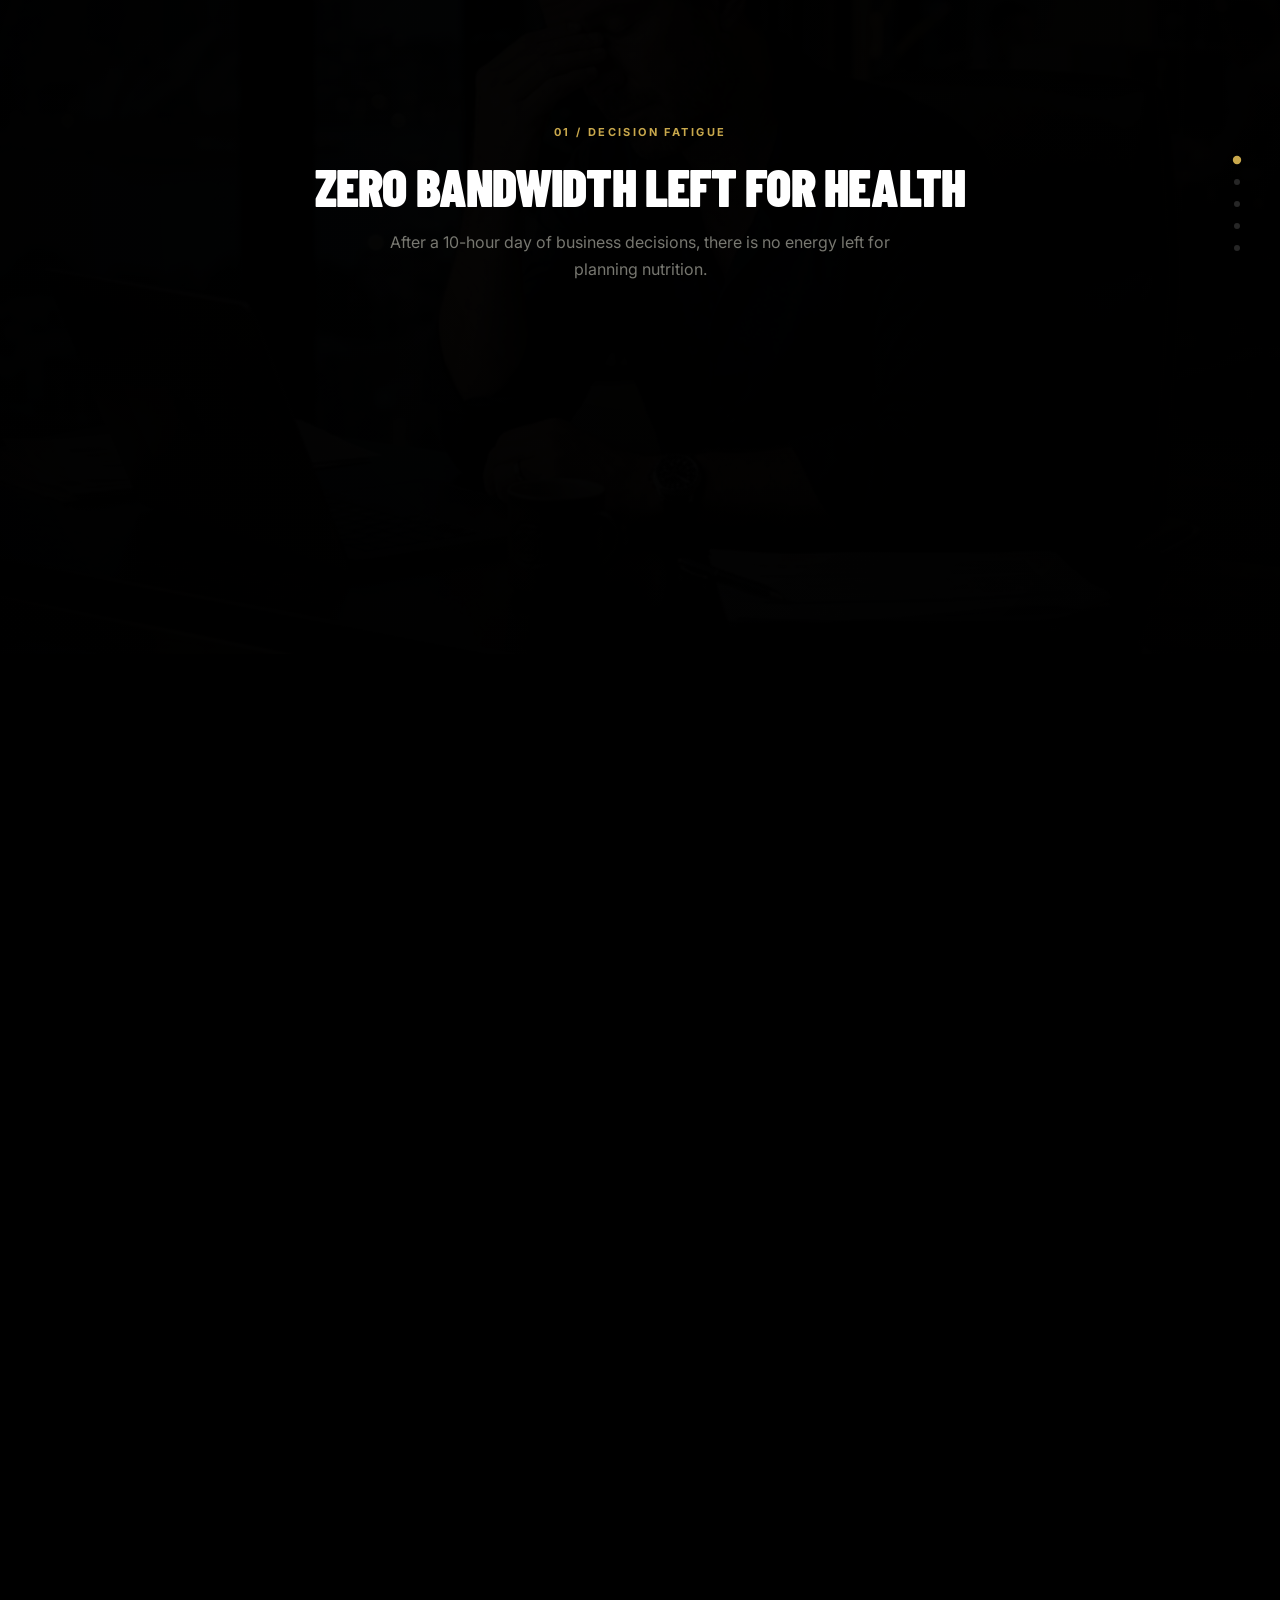
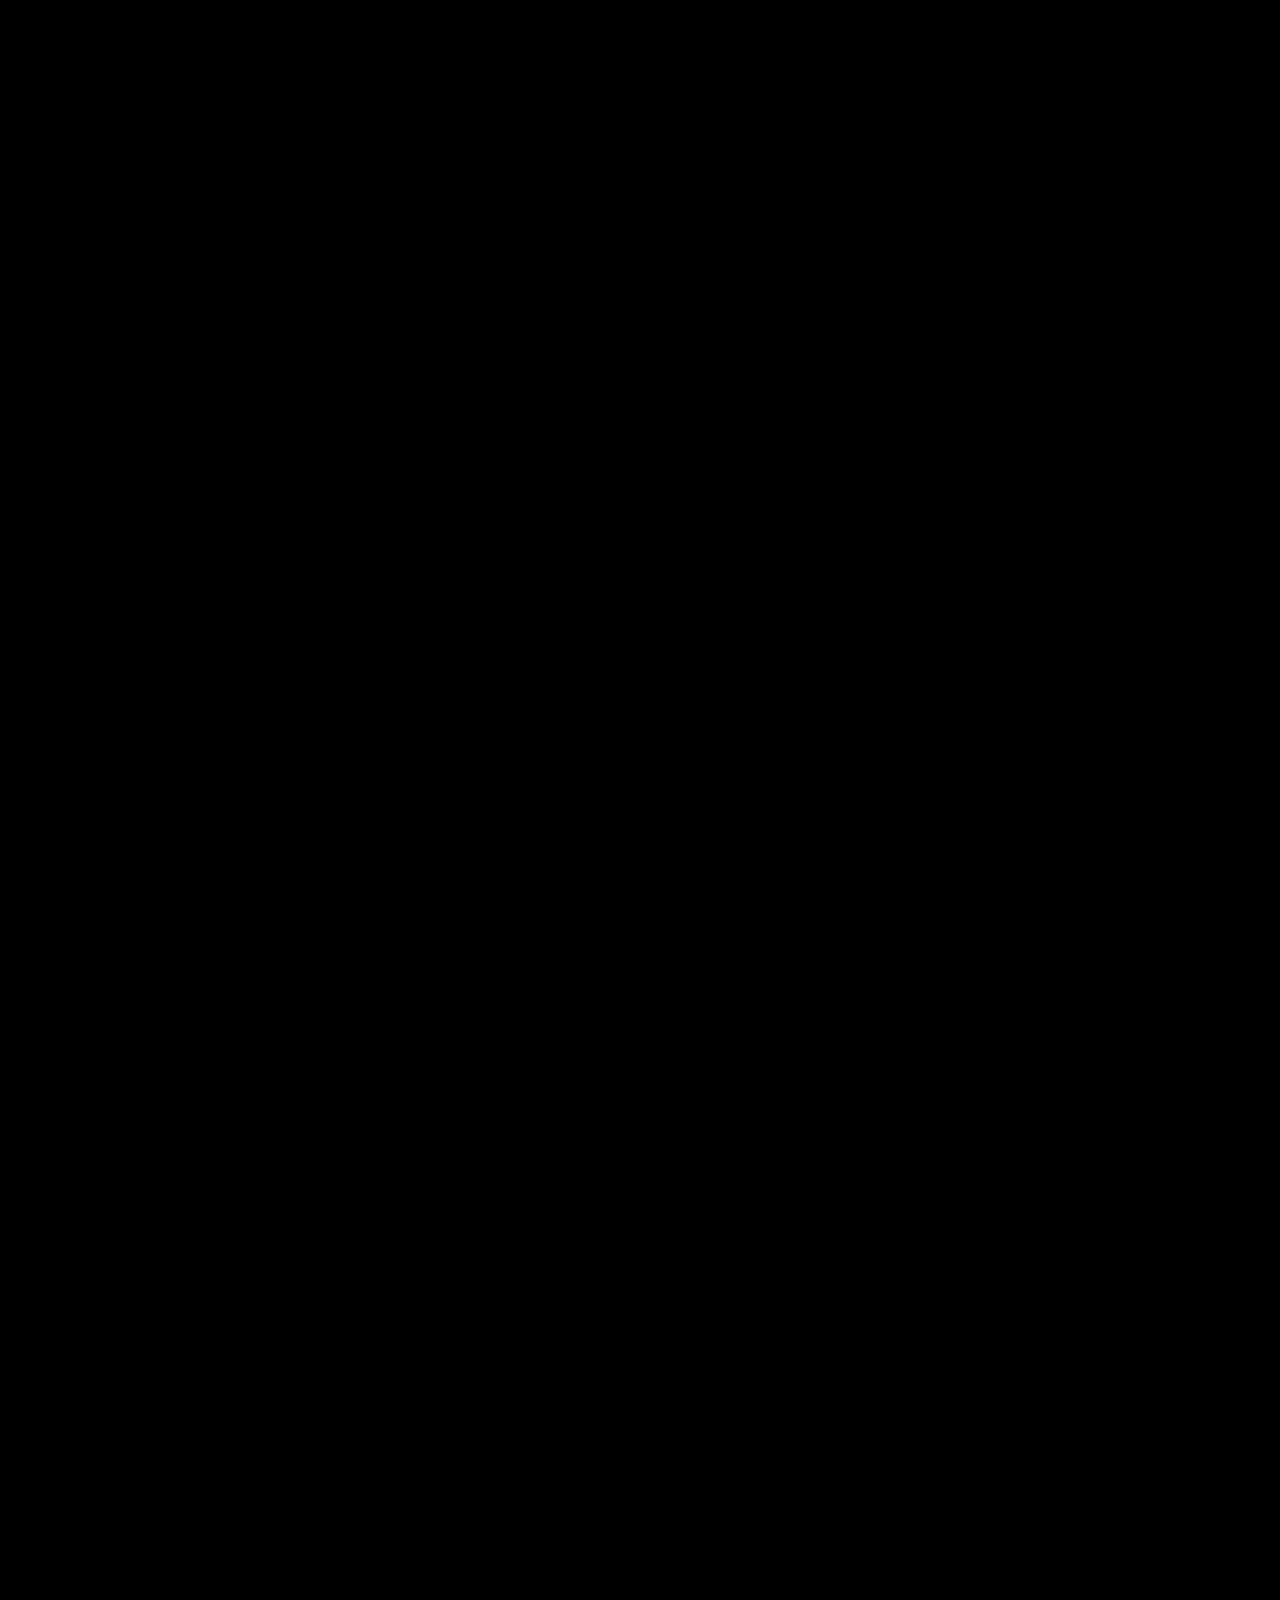
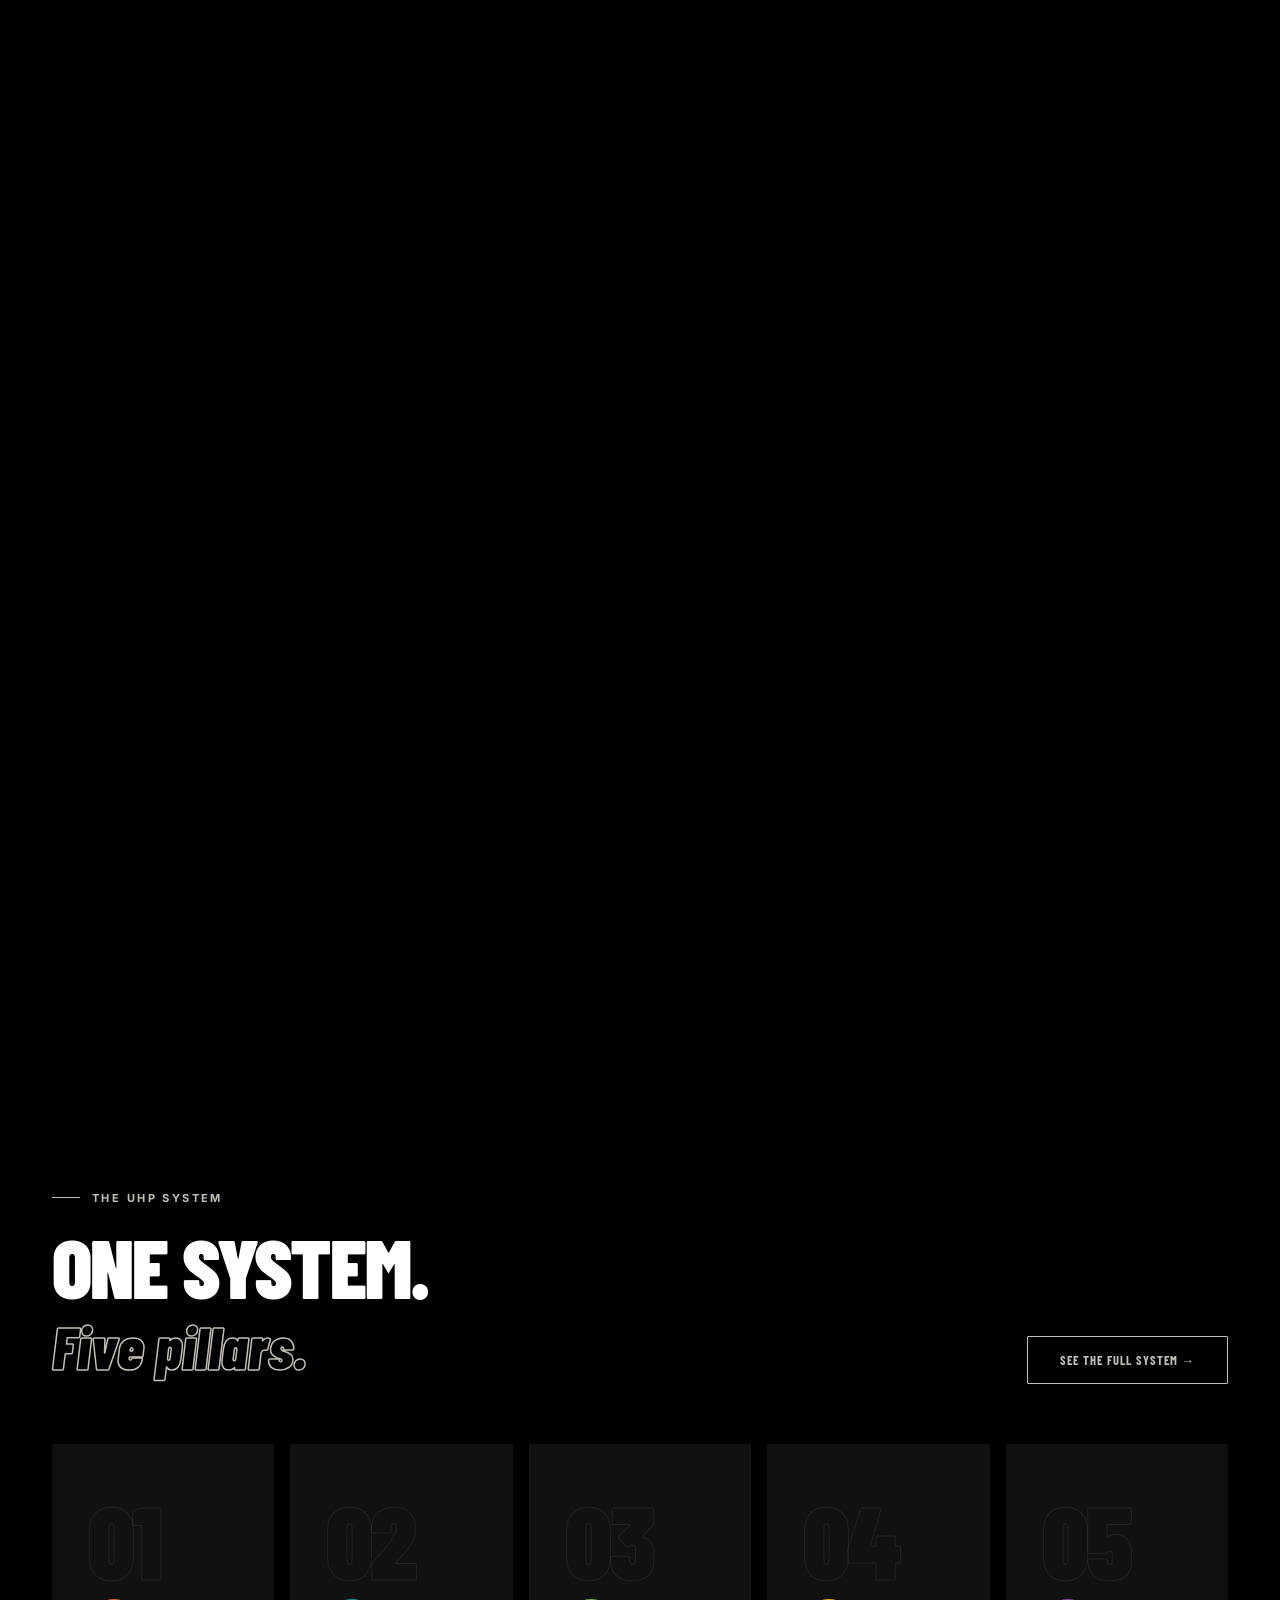
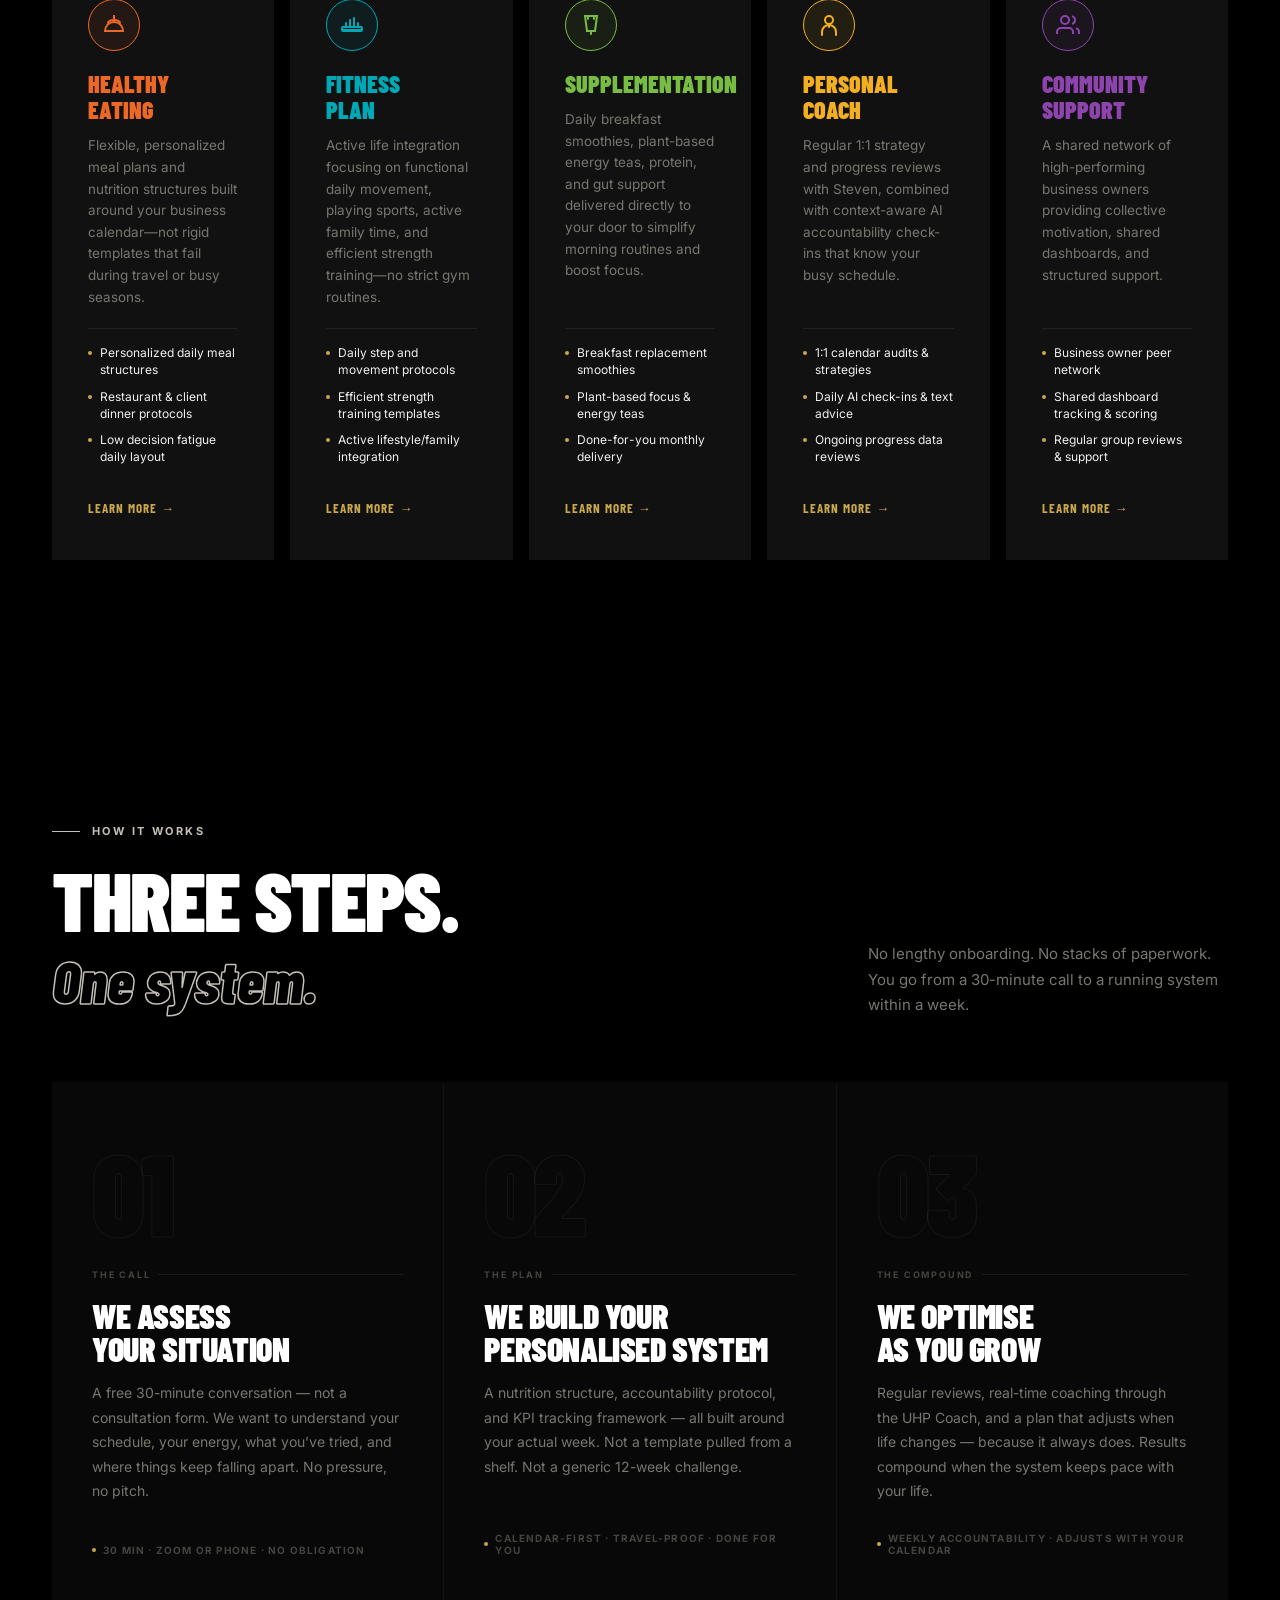
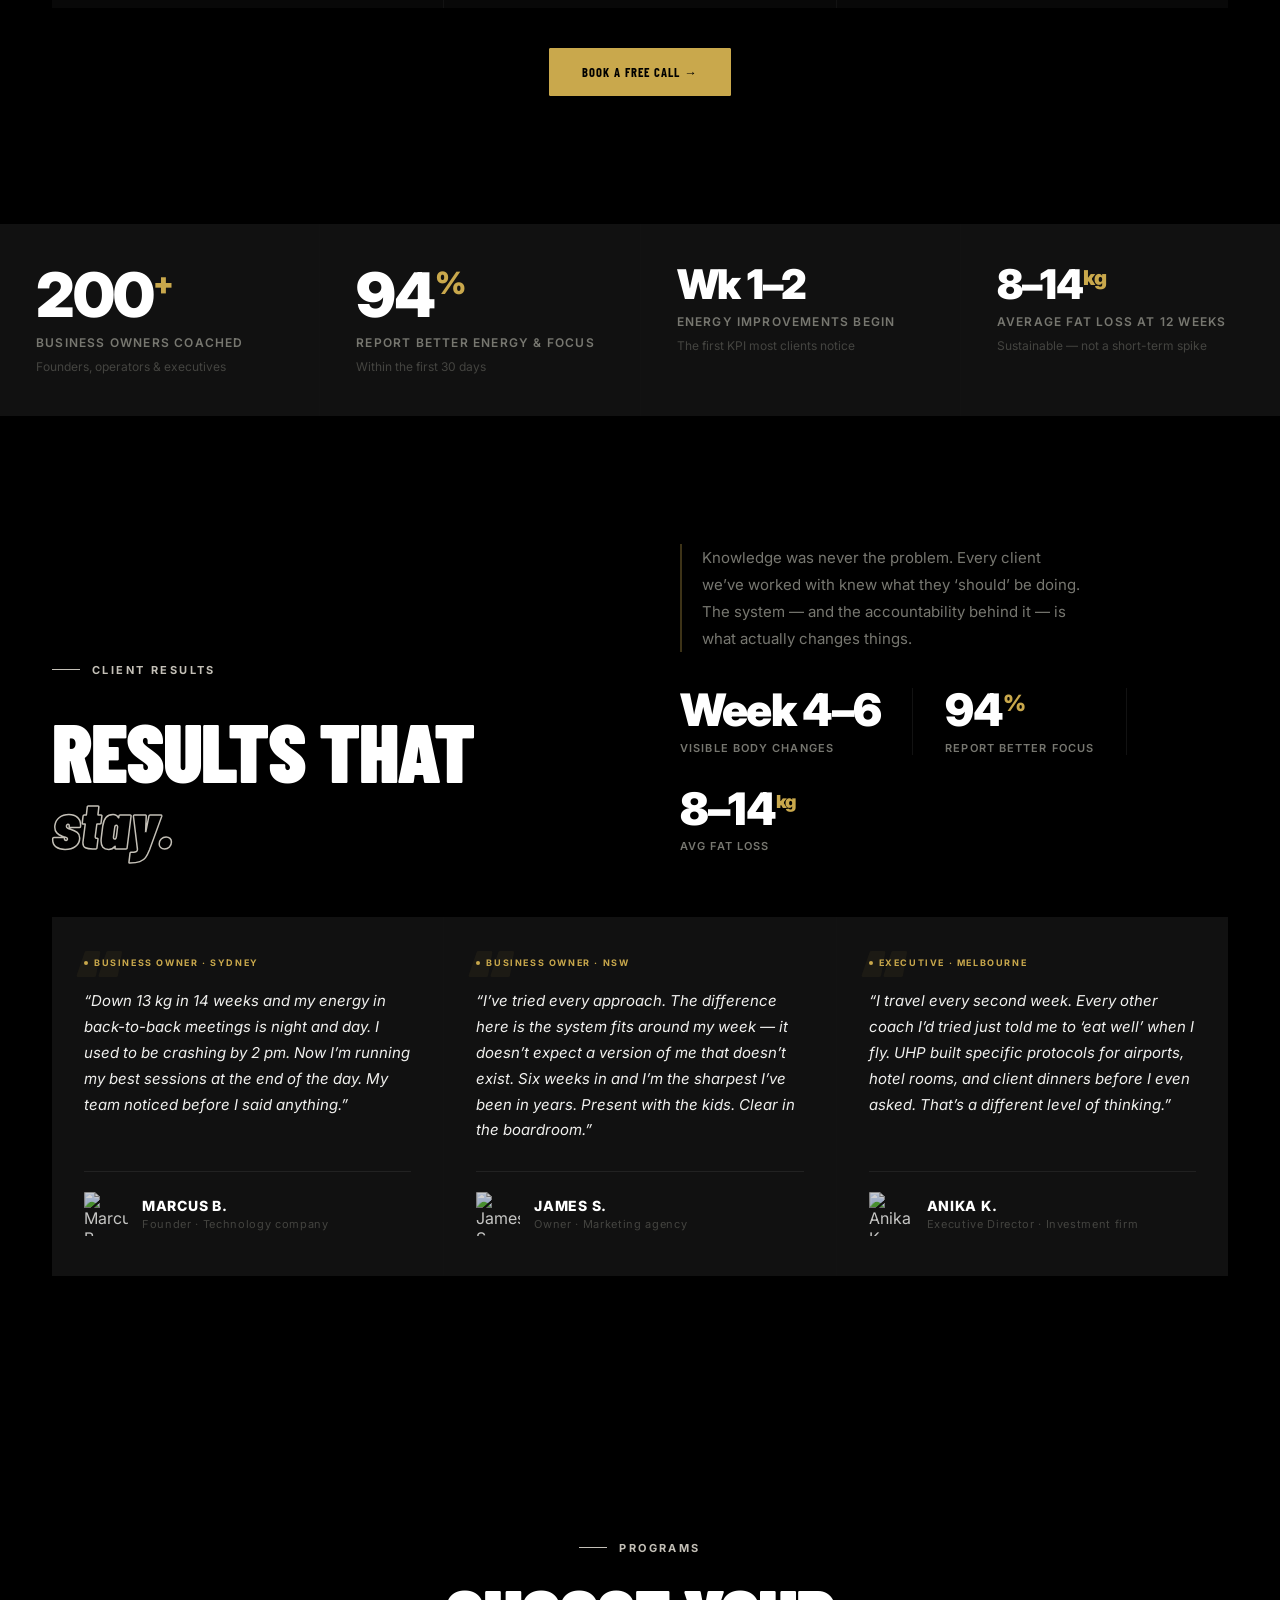
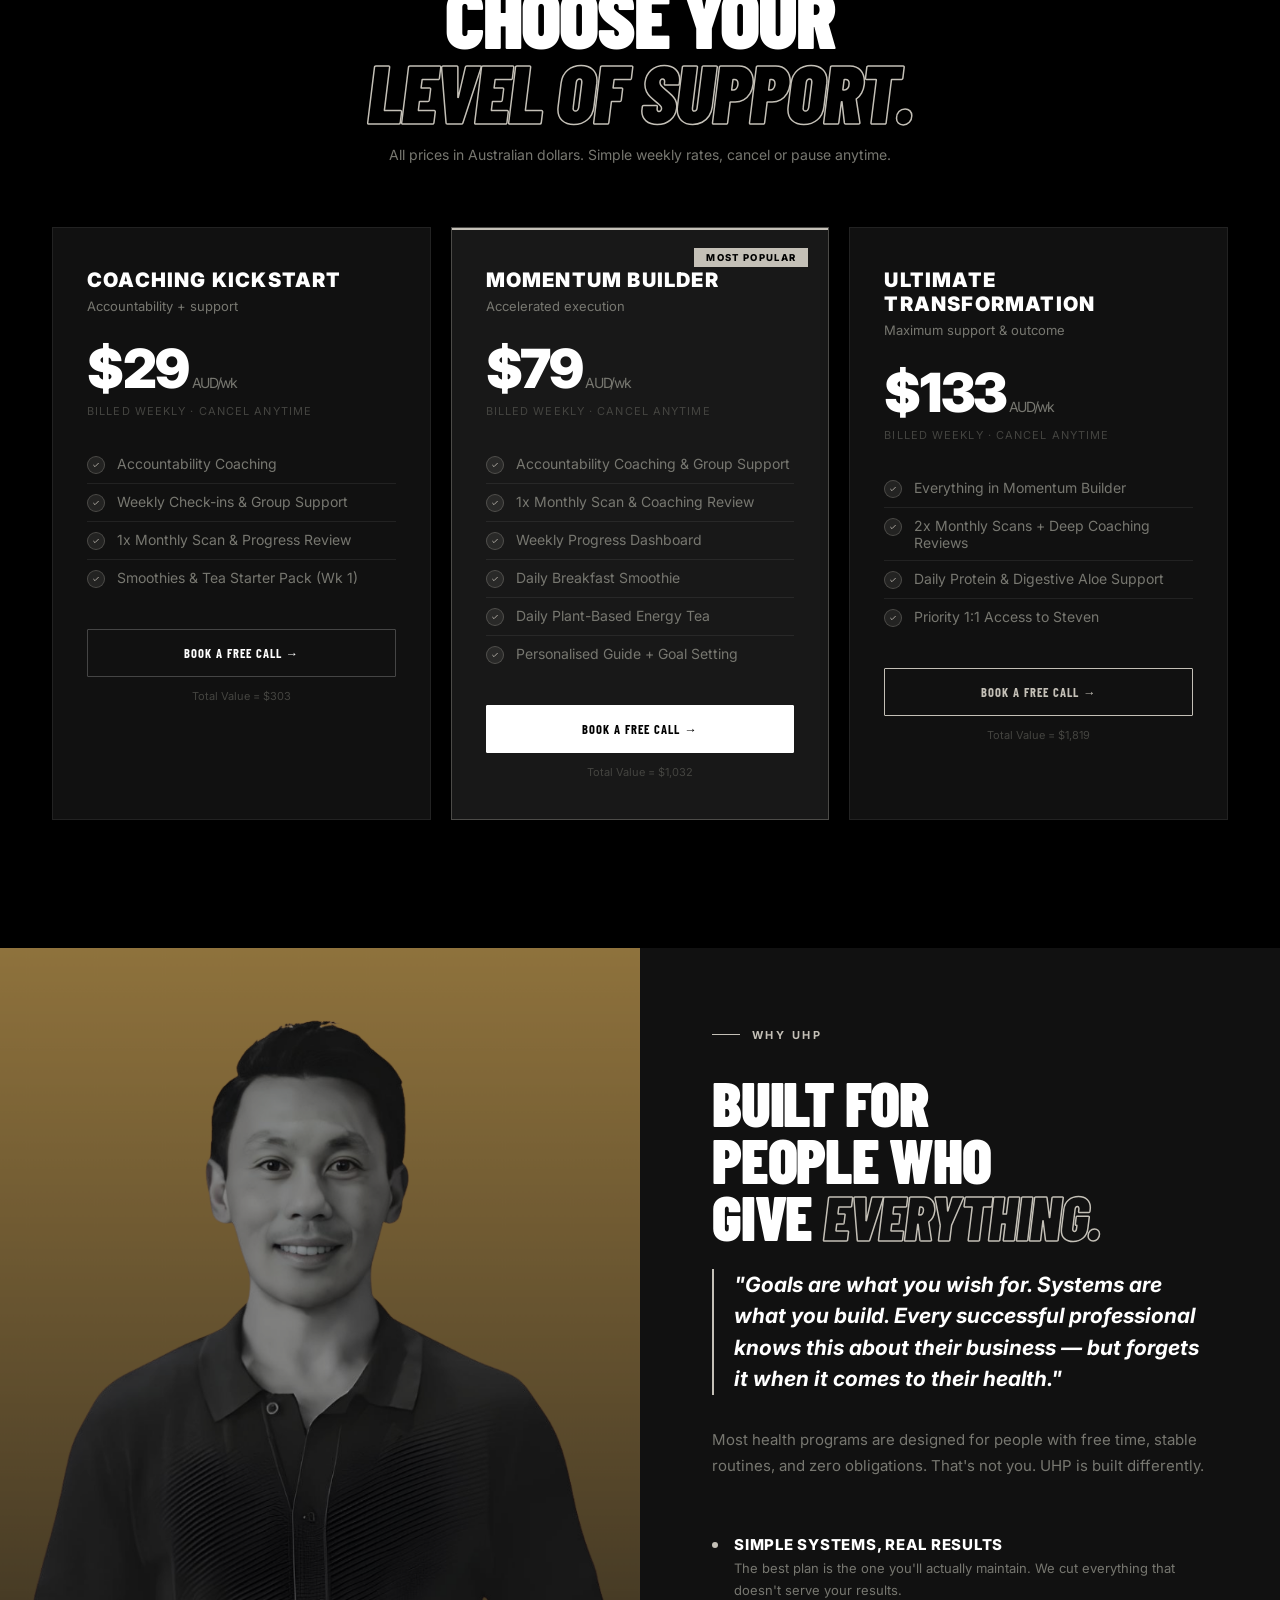
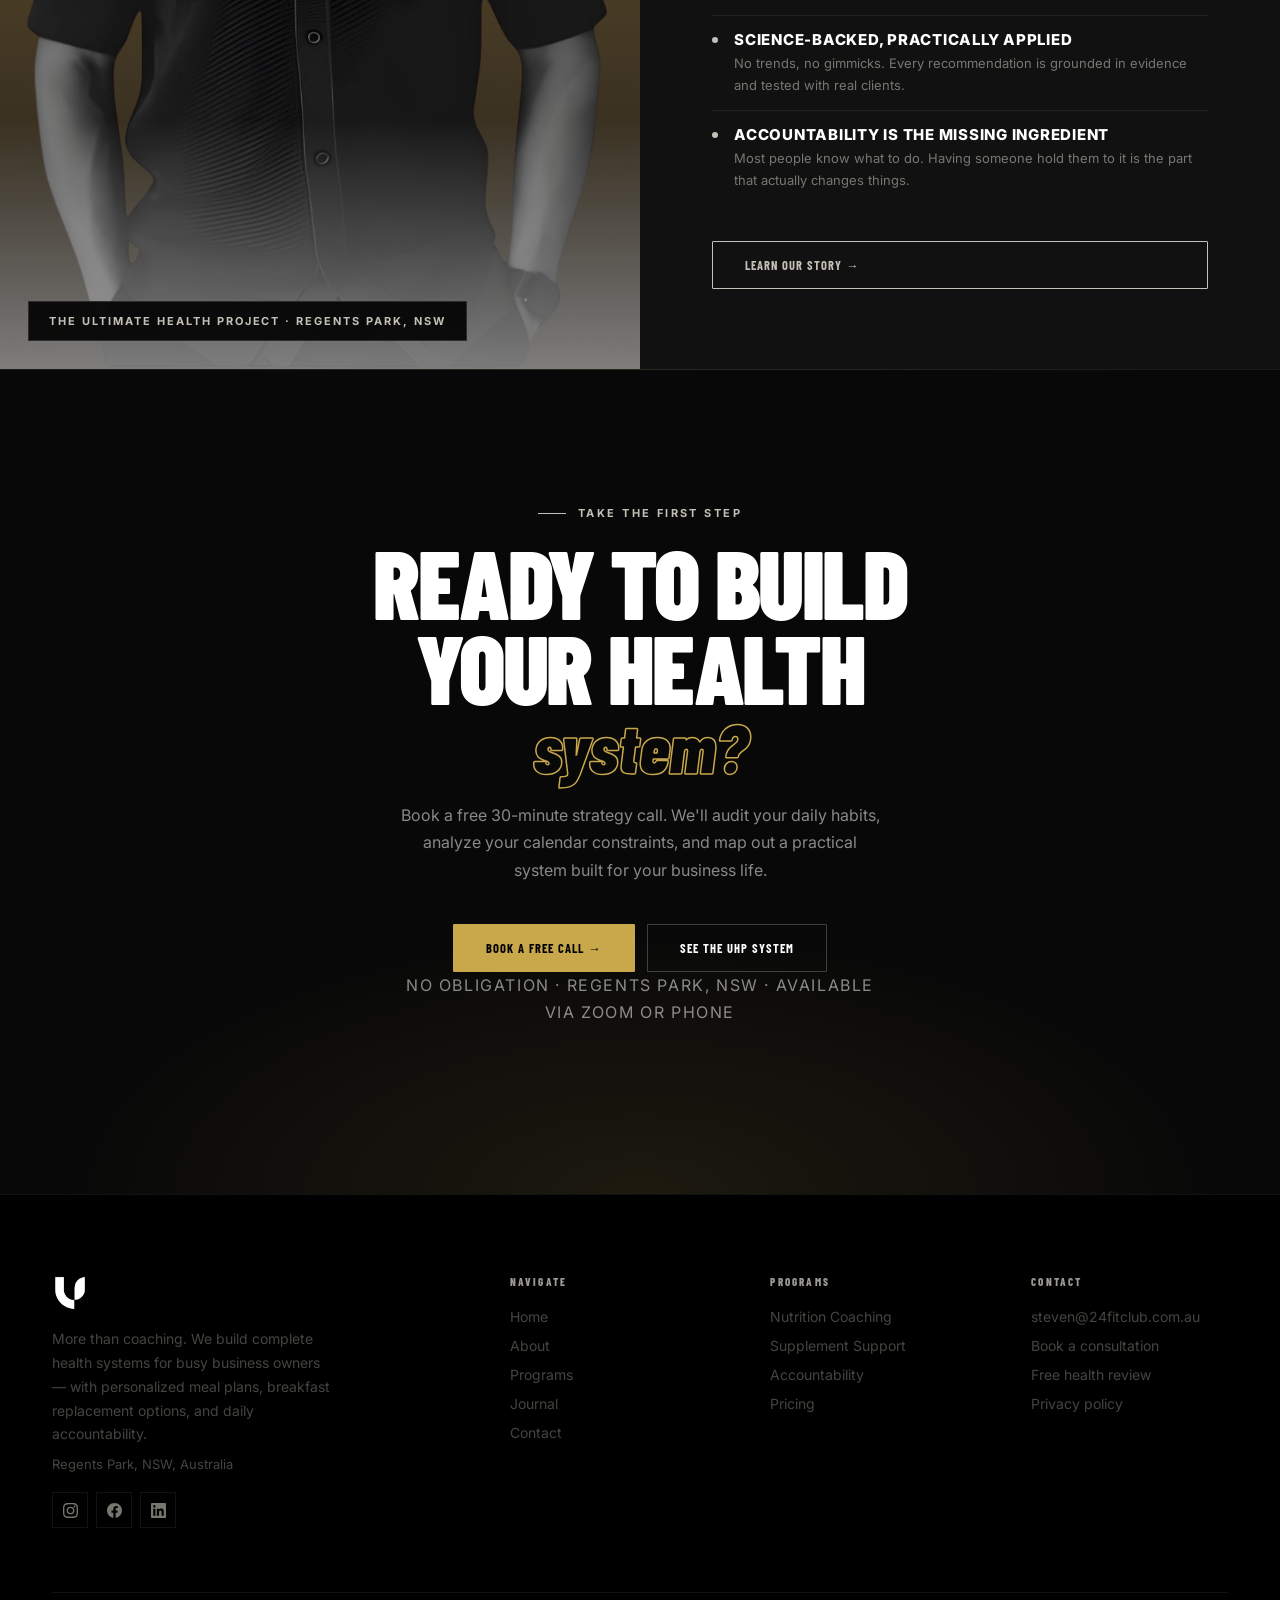
==== commit dd07b414: "feat(homepage): add dynamic active lifestyle background transition on Slide 3" ====
--- a/index.html
+++ b/index.html
@@ -105,6 +105,16 @@
   filter: grayscale(15%);
   transform: scale(1.02);
 }
+#story-bg-img-active {
+  position: absolute;
+  inset: 0;
+  z-index: 0;
+  background-size: cover;
+  background-position: center;
+  opacity: 0;
+  transition: opacity 0.6s ease, transform 0.6s ease;
+  transform: scale(1.02);
+}
 #story-overlay {
   position: absolute;
   inset: 0;
@@ -1001,8 +1011,9 @@
 <section id="story-scroll-section">
   <div id="story-sticky">
     
-    <!-- Immersive Background Image -->
+    <!-- Immersive Background Image Layers -->
     <div id="story-bg-img"></div>
+    <div id="story-bg-img-active" style="background-image: url('assets/active_lifestyle.jpg');"></div>
     
     <!-- Dark overlay to ensure text contrast -->
     <div id="story-overlay"></div>
@@ -2374,6 +2385,7 @@
 (function() {
   var container = document.getElementById('story-scroll-section');
   var bgImg = document.getElementById('story-bg-img');
+  var bgActiveImg = document.getElementById('story-bg-img-active');
   var slides = document.querySelectorAll('.story-slide');
   var dots = document.querySelectorAll('.story-dot');
   if (!container || slides.length === 0) return;
@@ -2391,16 +2403,31 @@
     var cardIndex = Math.floor(progress * 4.99); // yields 0 to 4
 
     // Background image opacity and transform behaviors
-    if (bgImg) {
-      if (cardIndex === 3) {
+    if (bgImg && bgActiveImg) {
+      if (cardIndex === 2) {
+        // Slide 3: Routine Friction -> Fade in Active Lifestyle Image
+        bgImg.style.opacity = '0';
+        bgImg.style.transform = 'scale(0.98)';
+        bgActiveImg.style.opacity = '0.45';
+        bgActiveImg.style.transform = 'scale(1.0)';
+      } else if (cardIndex === 3) {
+        // Slide 4: Dramatic Image Reveal
         bgImg.style.opacity = '0.78';
         bgImg.style.transform = 'scale(1.0)';
+        bgActiveImg.style.opacity = '0';
+        bgActiveImg.style.transform = 'scale(1.02)';
       } else if (cardIndex === 4) {
+        // Slide 5: Does this sound like you?
         bgImg.style.opacity = '0.15';
         bgImg.style.transform = 'scale(0.98)';
+        bgActiveImg.style.opacity = '0';
+        bgActiveImg.style.transform = 'scale(1.02)';
       } else {
+        // Slide 1 & 2: Decision Fatigue & Energy Depreciation
         bgImg.style.opacity = '0.04';
         bgImg.style.transform = 'scale(1.02)';
+        bgActiveImg.style.opacity = '0';
+        bgActiveImg.style.transform = 'scale(1.02)';
       }
     }
 
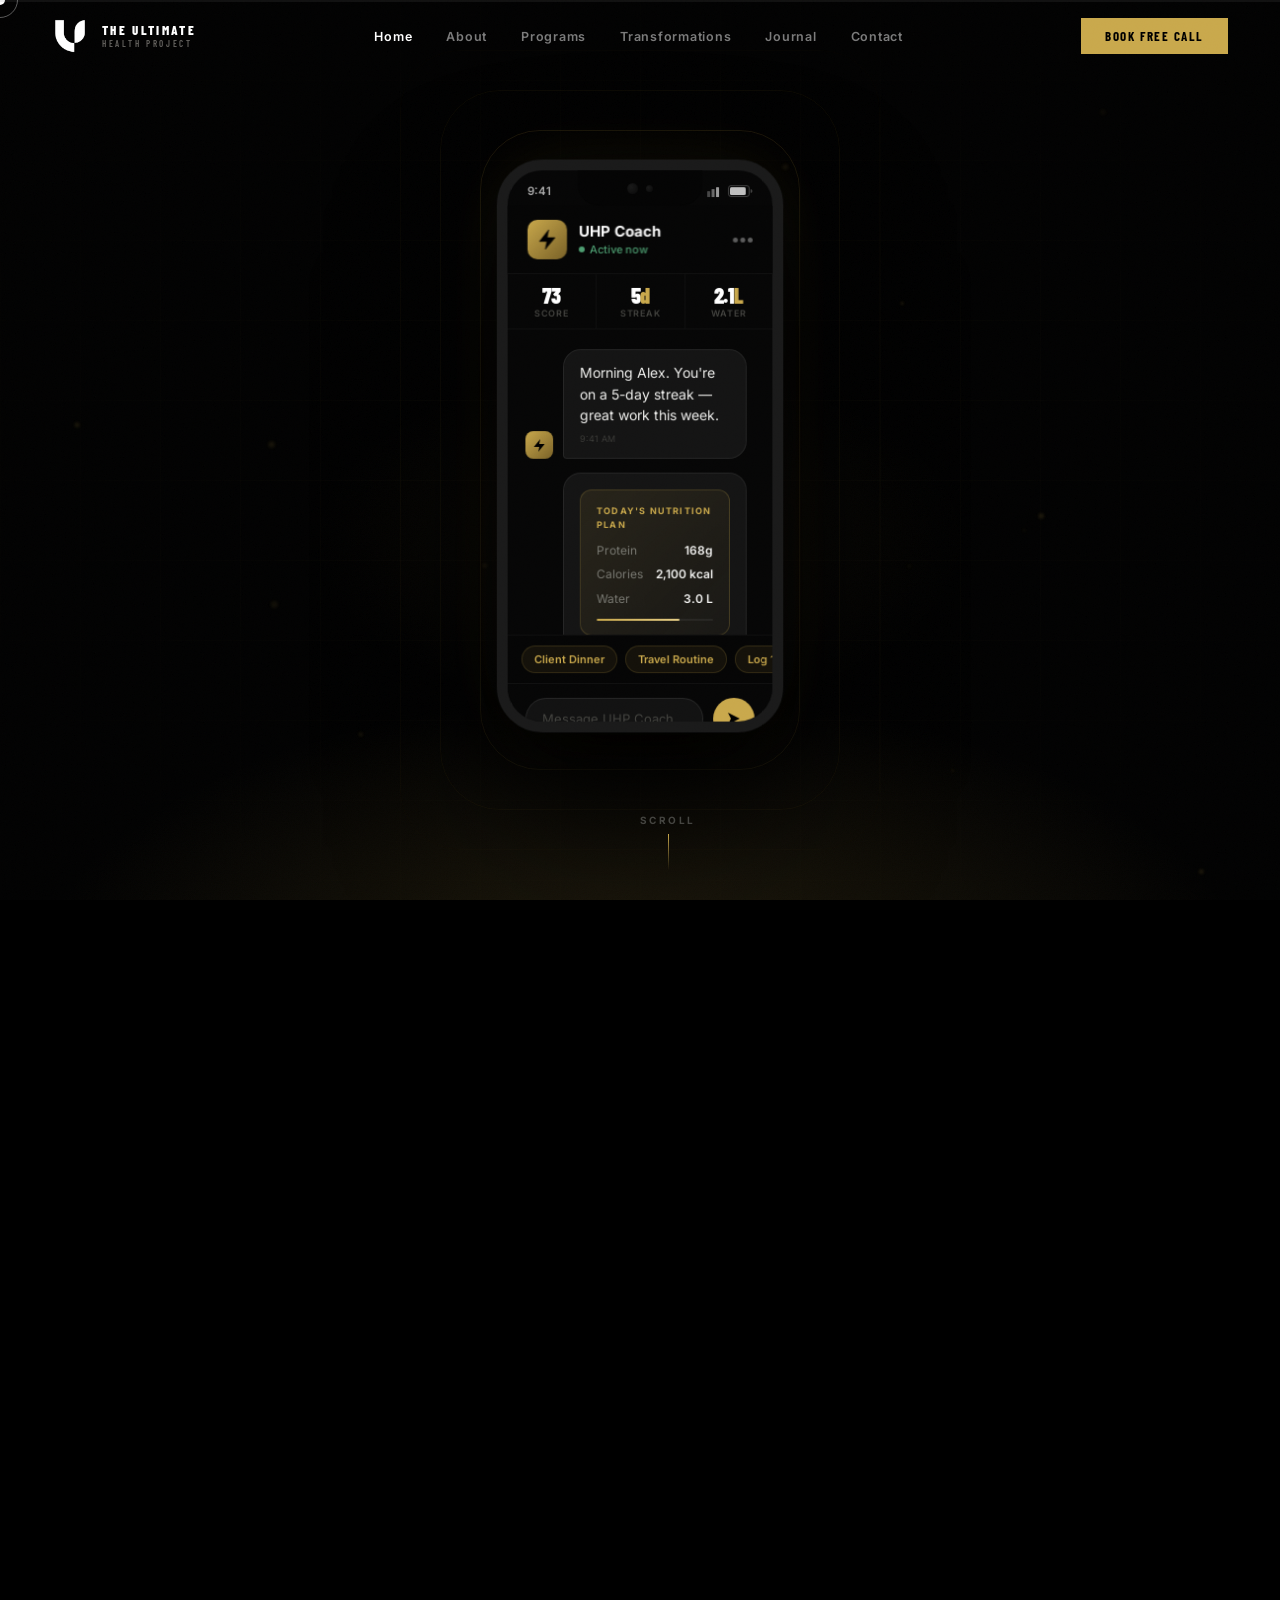
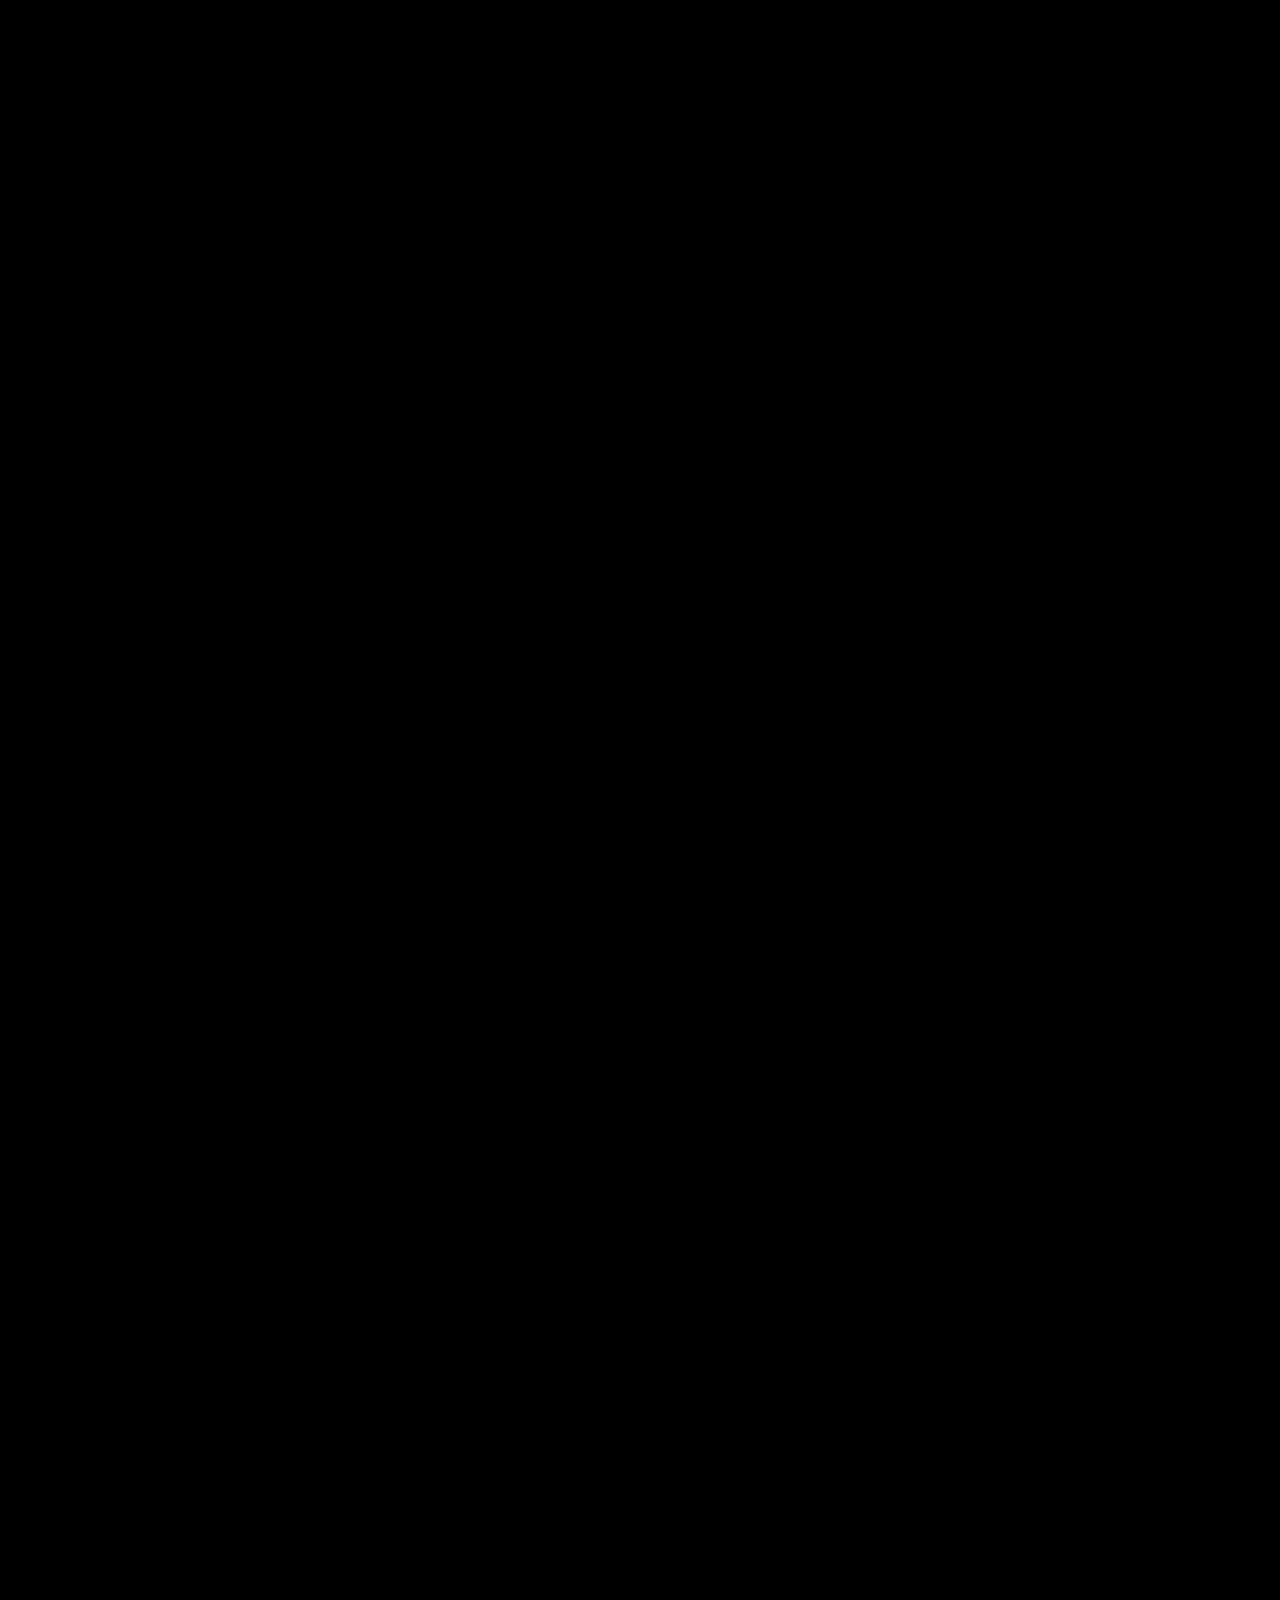
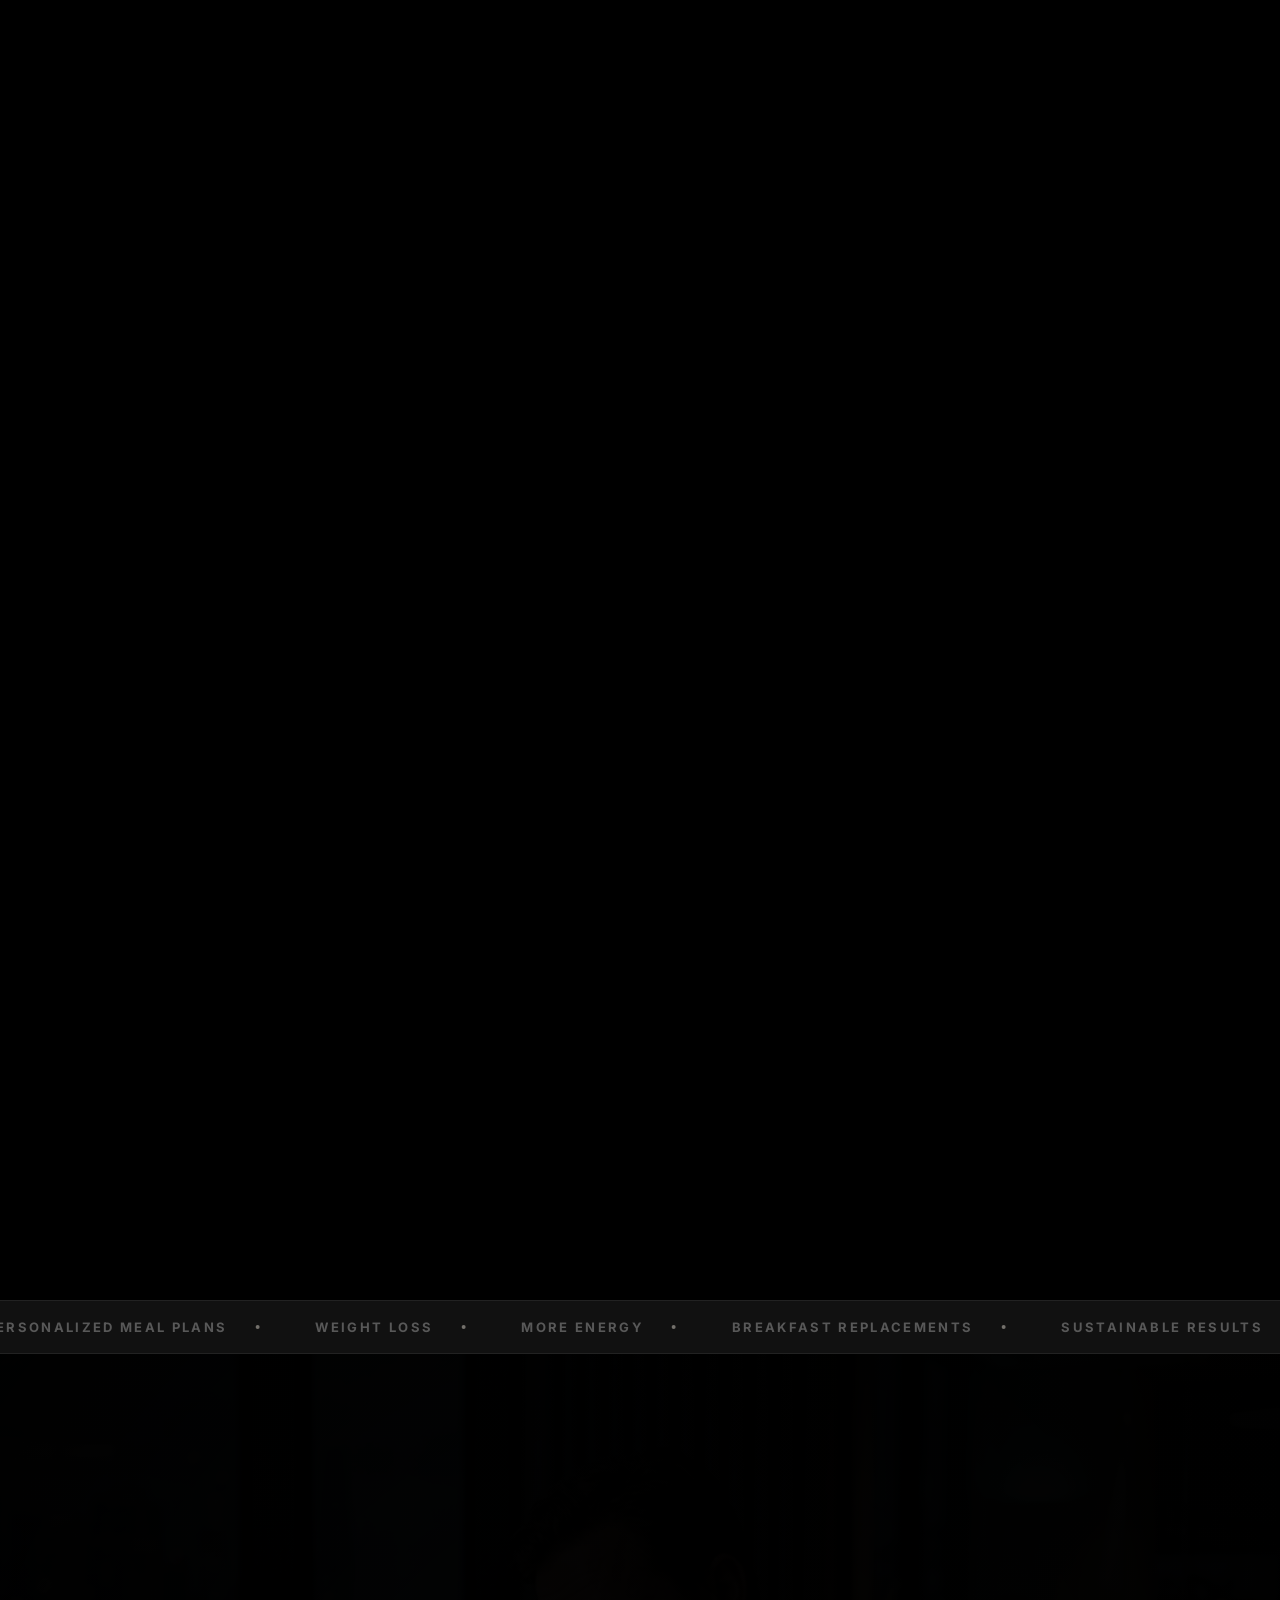
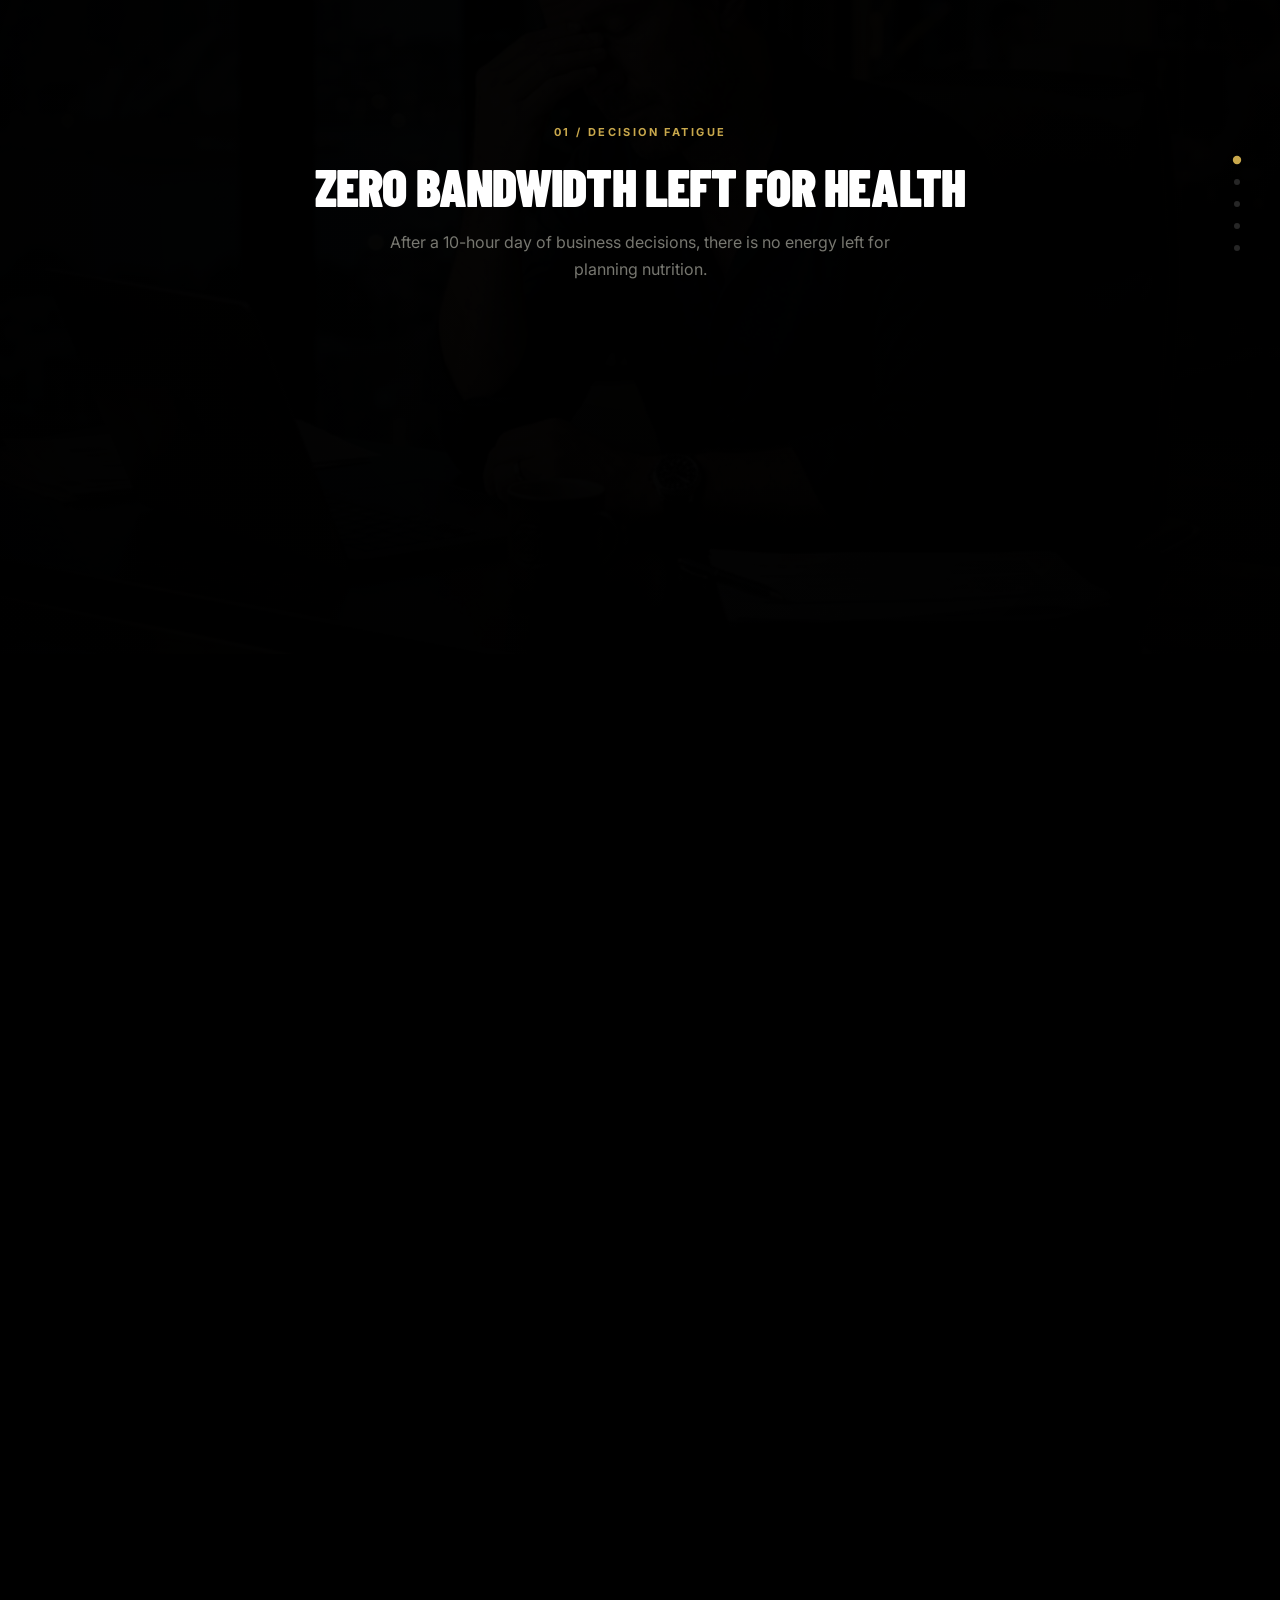
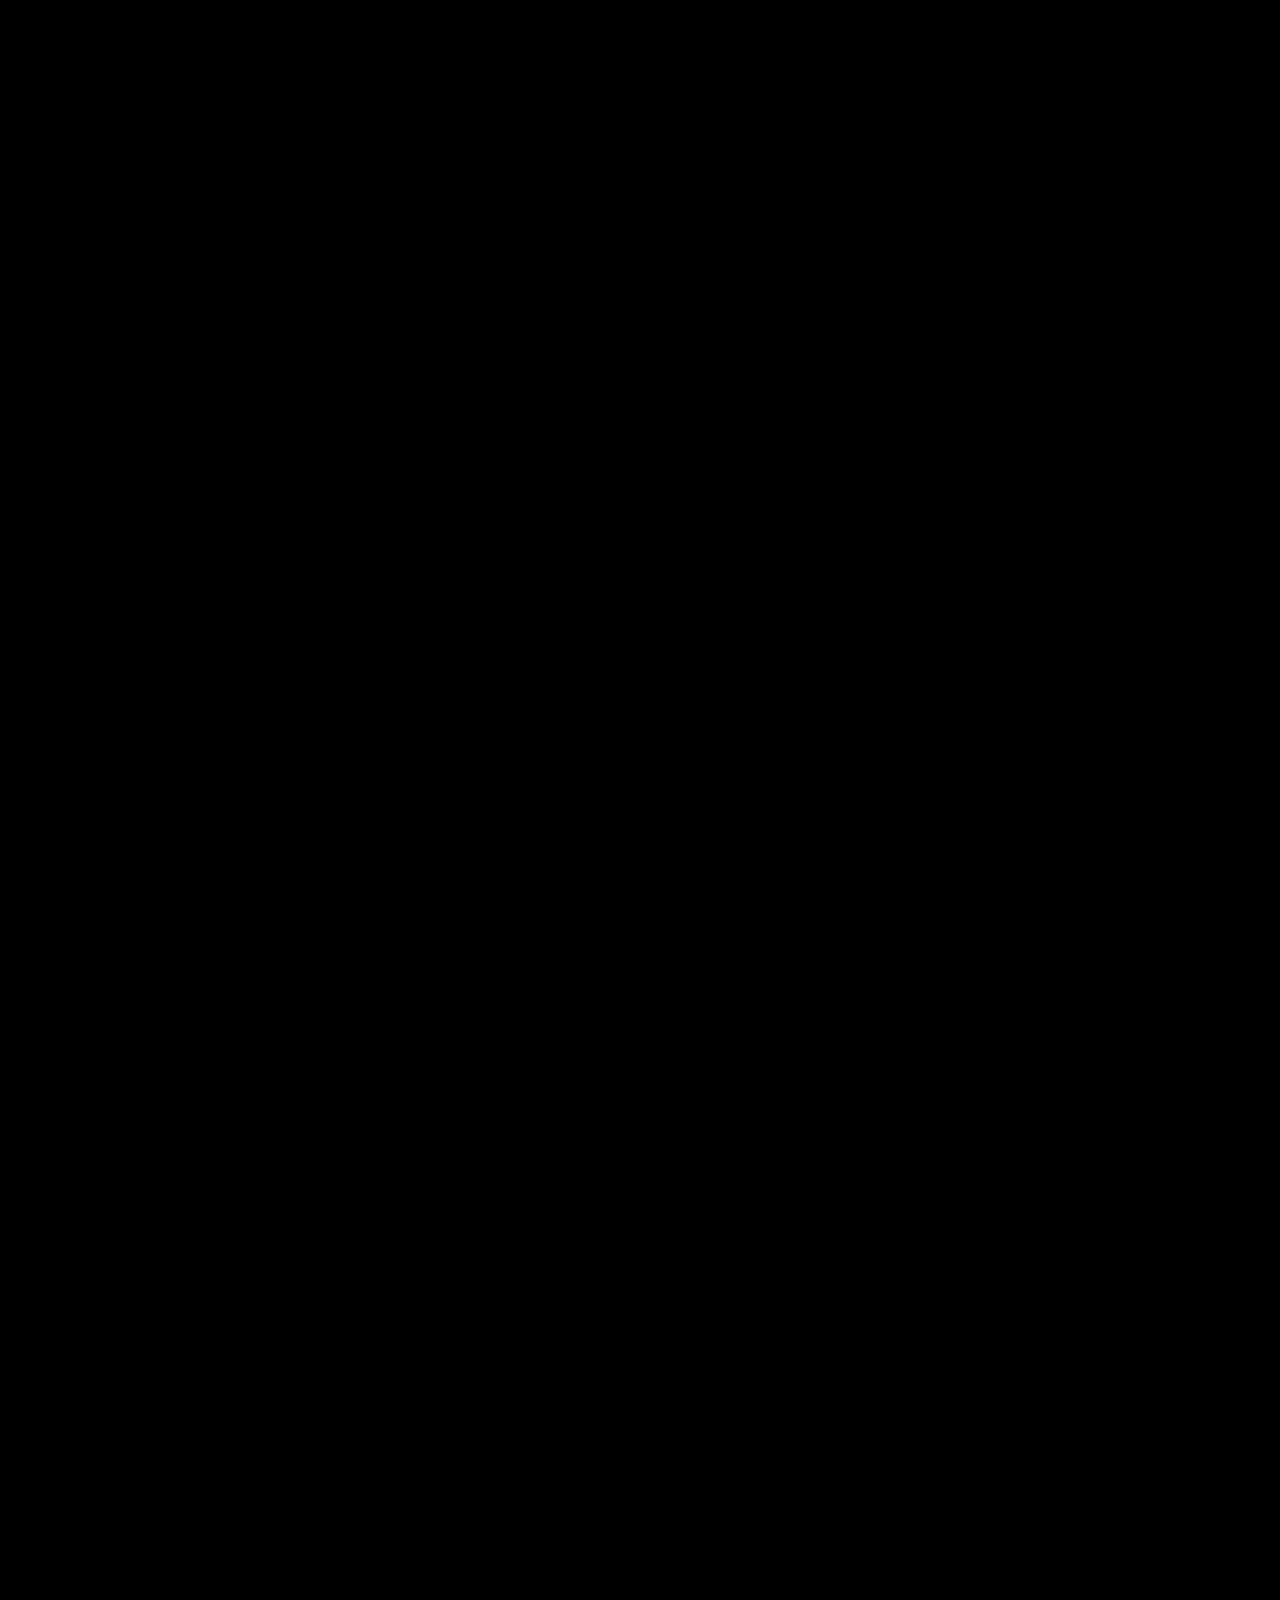
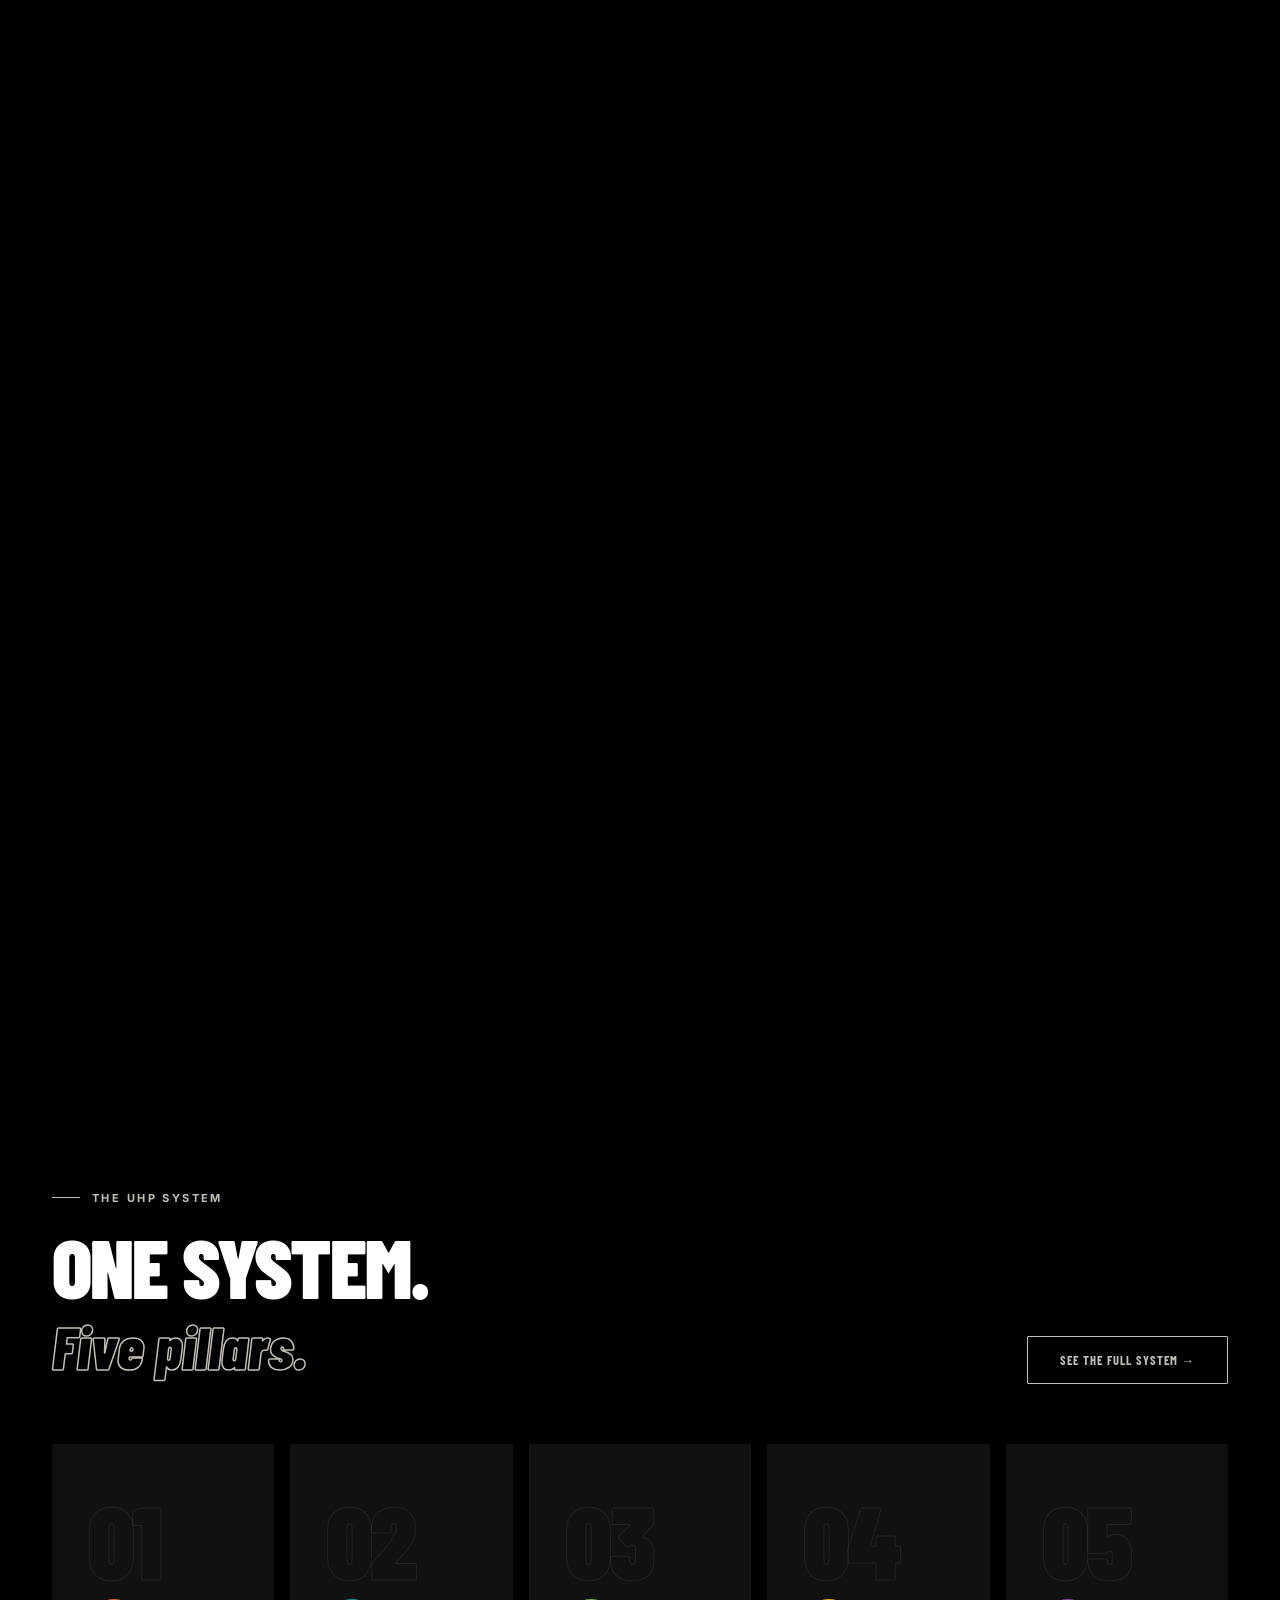
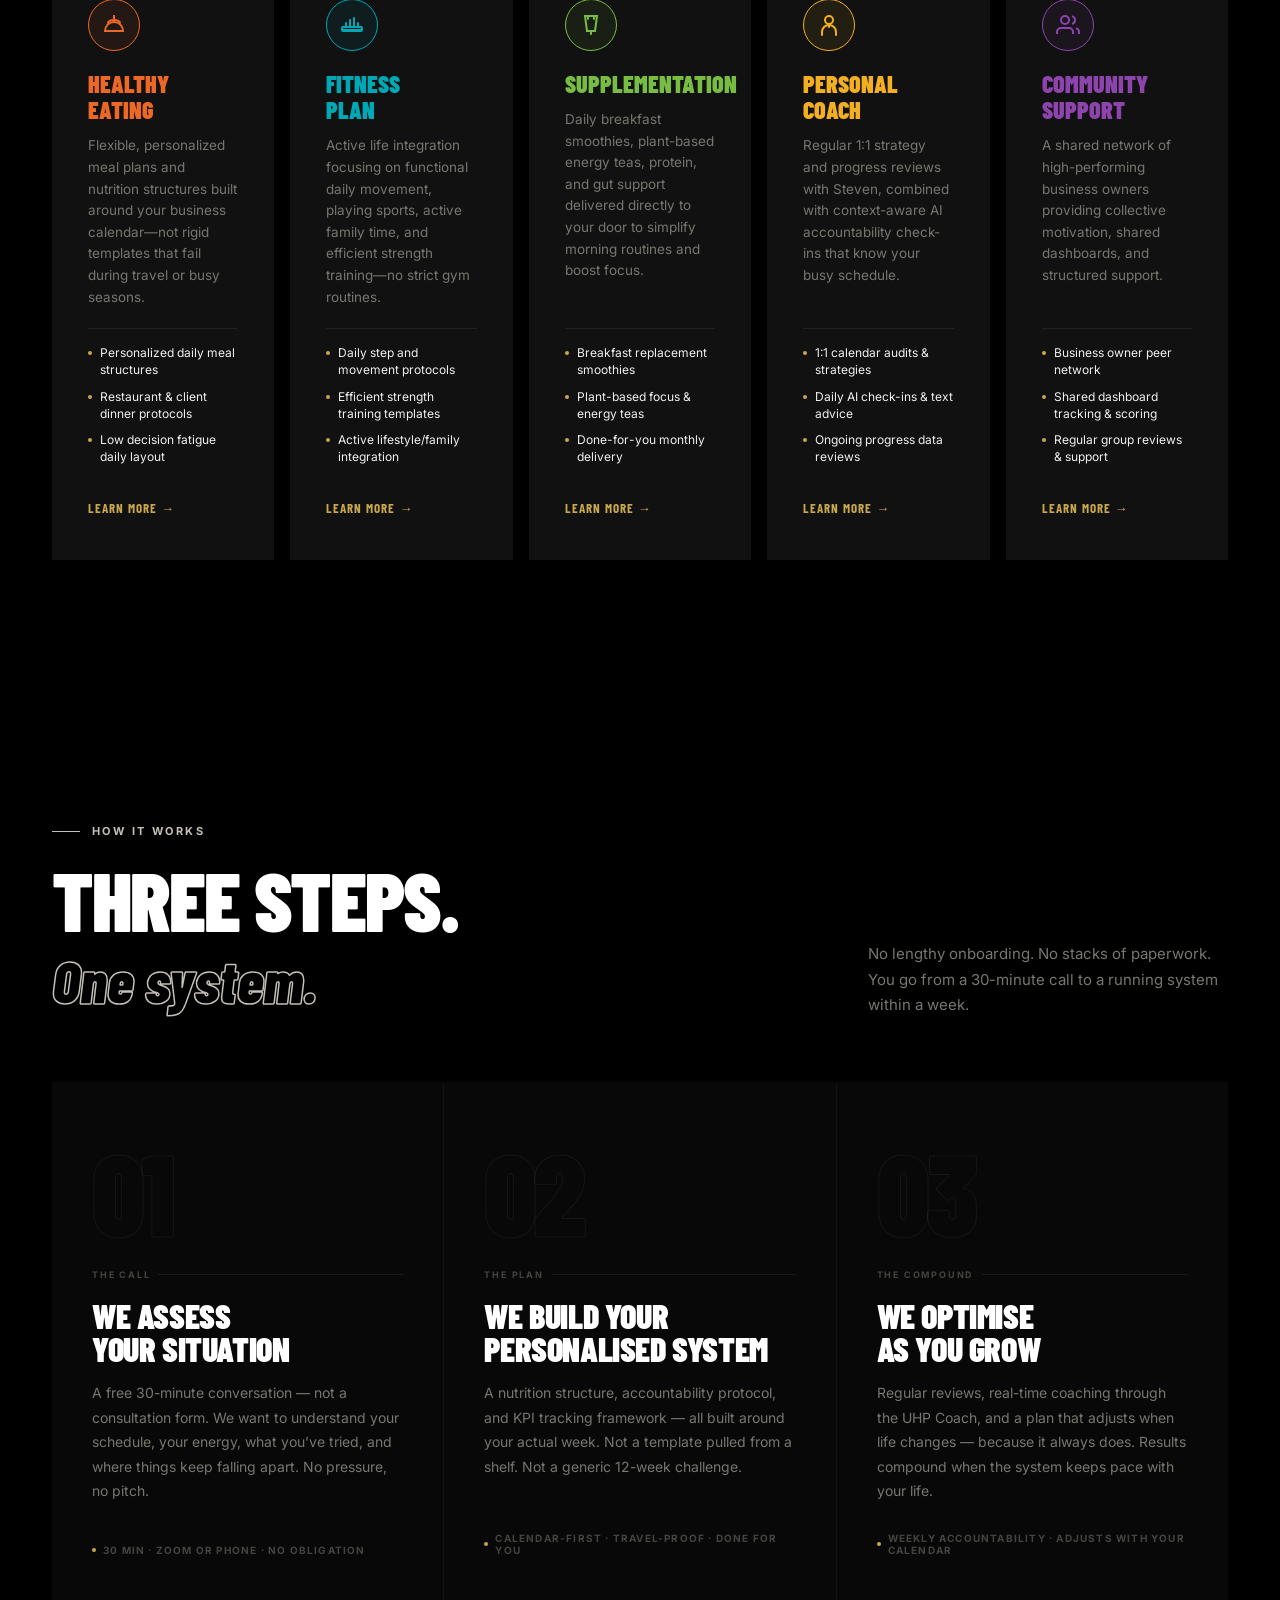
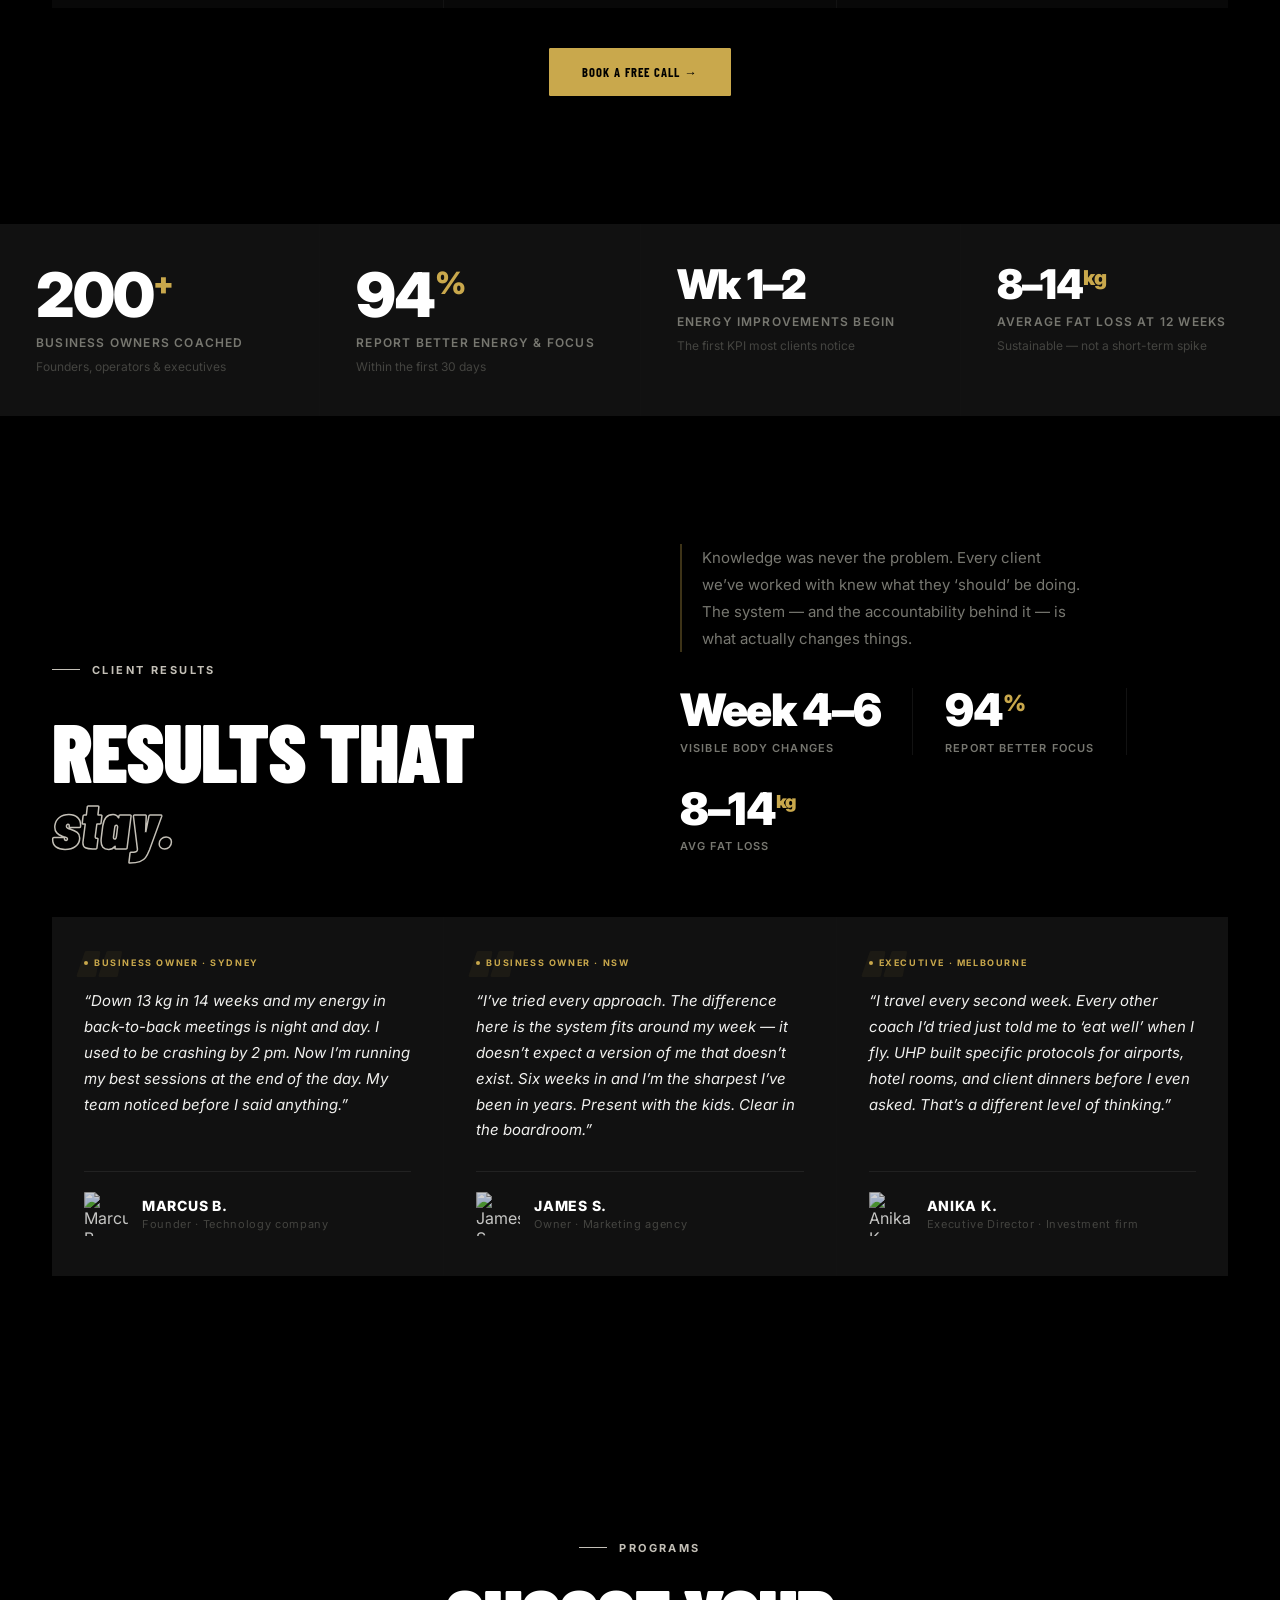
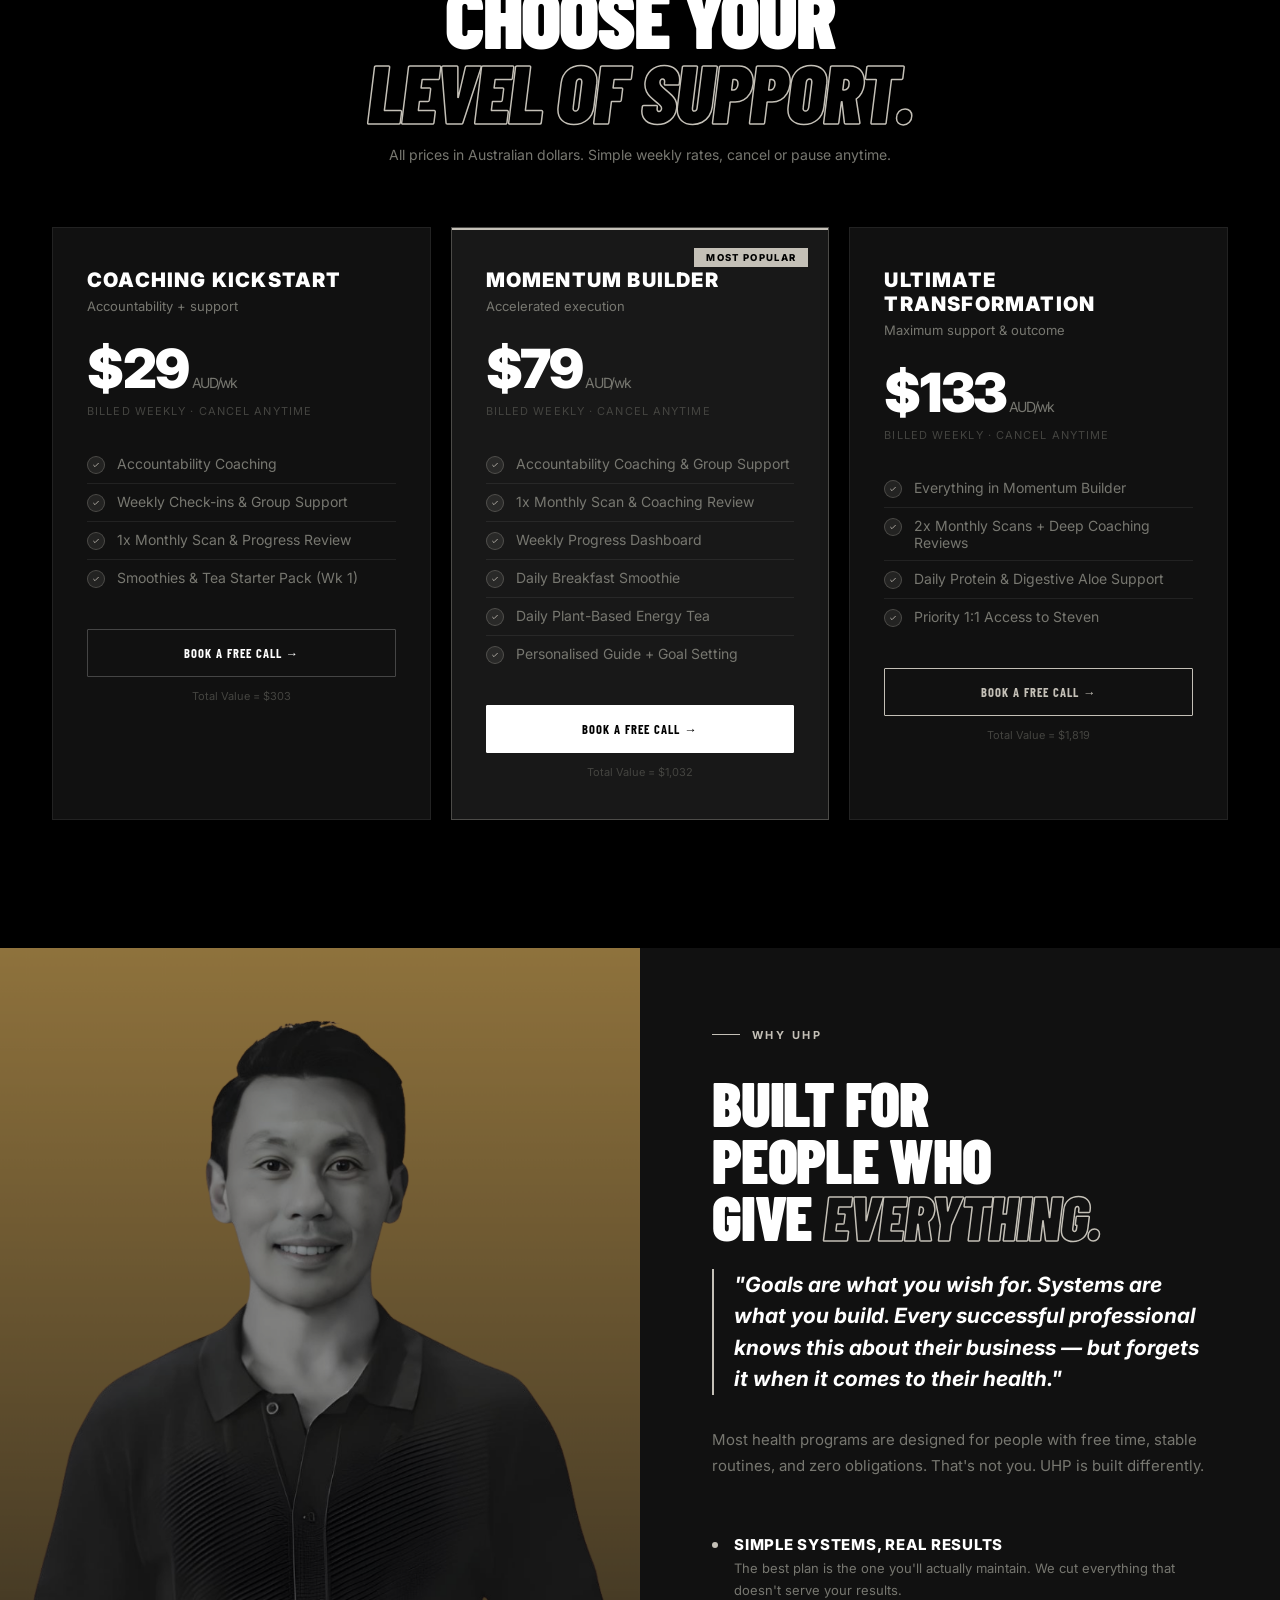
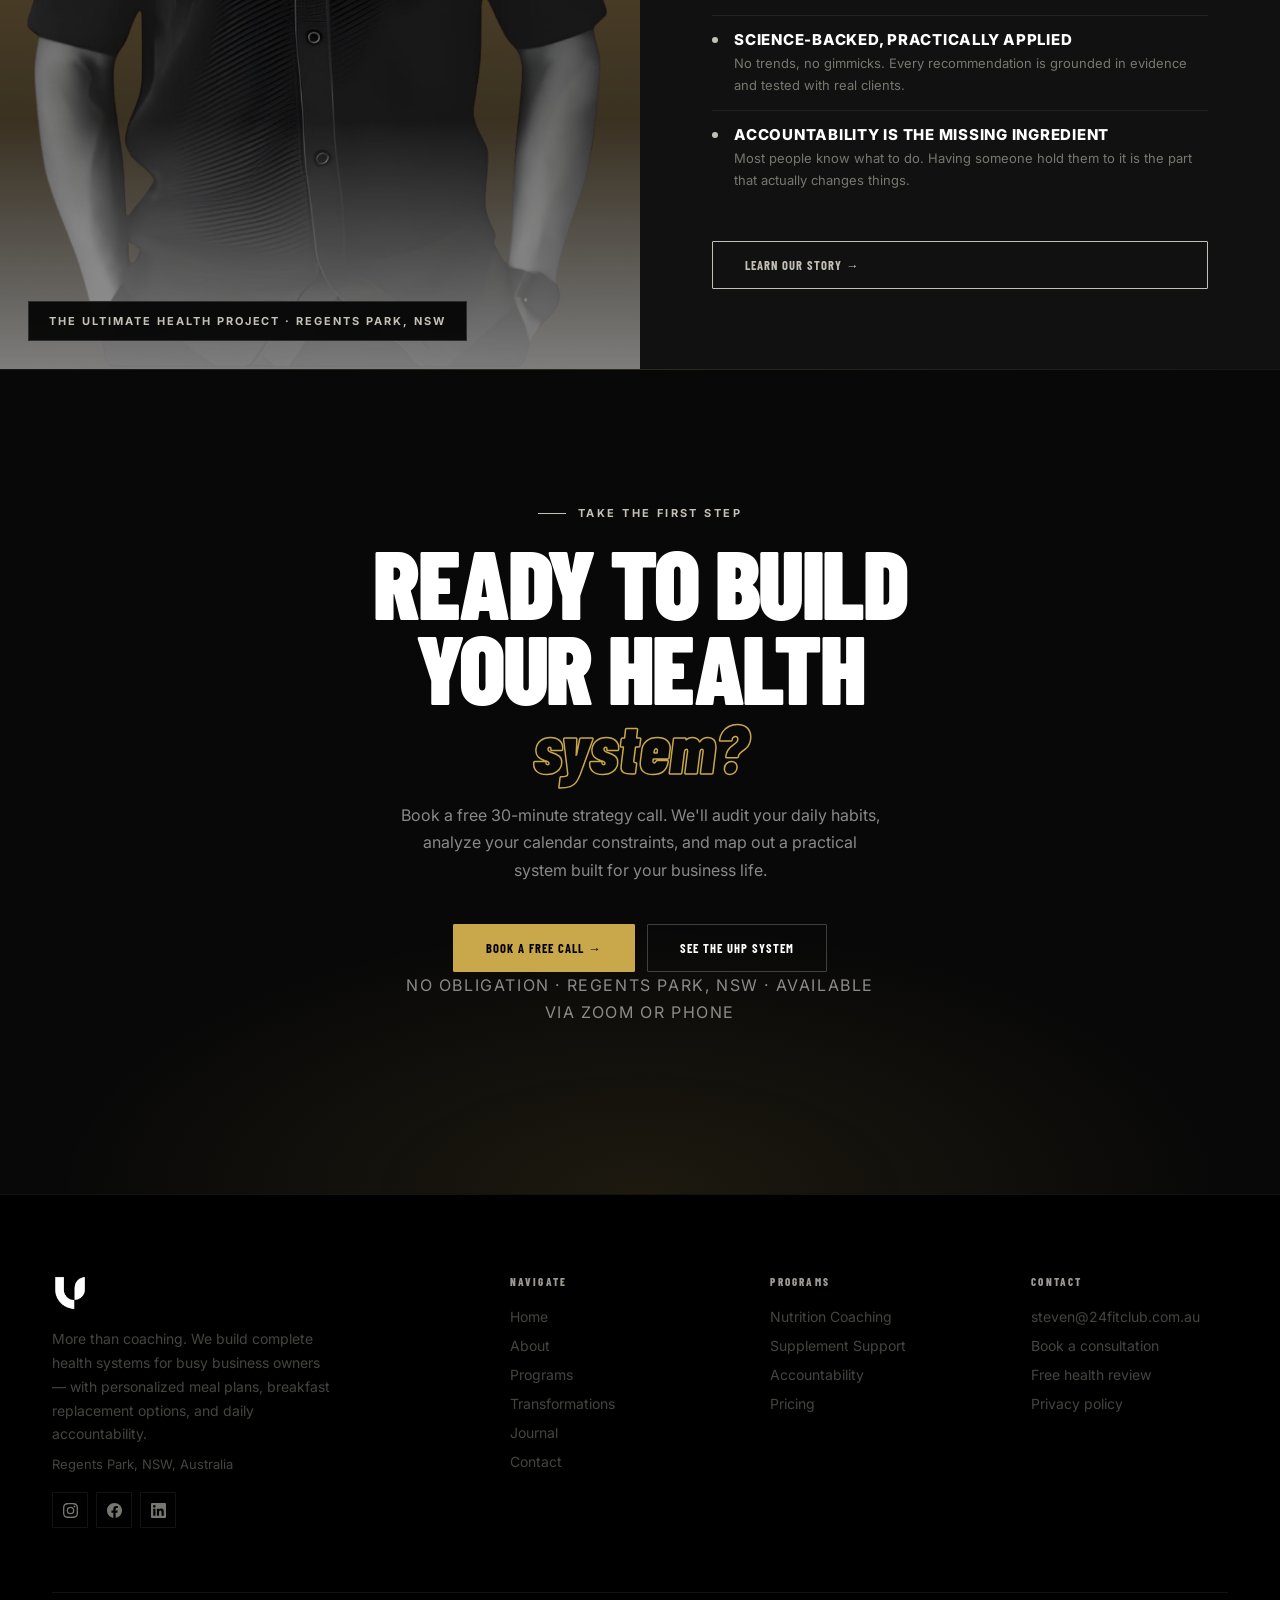
==== commit c2e03212: "feat(transformations): integrate transformations page link into all headers and footers" ====
--- a/index.html
+++ b/index.html
@@ -872,6 +872,7 @@
       <a href="index.html" class="active">Home</a>
       <a href="about.html">About</a>
       <a href="services.html">Programs</a>
+      <a href="transformations.html">Transformations</a>
       <a href="blog.html">Journal</a>
       <a href="contact.html">Contact</a>
     </nav>
@@ -881,7 +882,7 @@
 </header>
 <div class="mm" id="mm">
   <button class="mm-x" id="mmx">✕</button>
-  <a href="index.html">Home</a><a href="about.html">About</a><a href="services.html">Programs</a><a href="blog.html">Journal</a><a href="contact.html">Contact</a>
+  <a href="index.html">Home</a><a href="about.html">About</a><a href="services.html">Programs</a><a href="transformations.html">Transformations</a><a href="blog.html">Journal</a><a href="contact.html">Contact</a>
   <a href="https://form.jotform.com/24fitclubAU/theultimatehealthprojectWEform" target="_blank" rel="noopener" class="btn-w" style="margin-top:24px;font-size:16px">Book Free Call →</a>
 </div>
 
@@ -1397,7 +1398,7 @@
           <a class="fts" href="#" aria-label="LinkedIn"><svg viewBox="0 0 24 24"><path d="M20.447 20.452h-3.554v-5.569c0-1.328-.027-3.037-1.852-3.037-1.853 0-2.136 1.445-2.136 2.939v5.667H9.351V9h3.414v1.561h.046c.477-.9 1.637-1.85 3.37-1.85 3.601 0 4.267 2.37 4.267 5.455v6.286zM5.337 7.433a2.062 2.062 0 01-2.063-2.065 2.064 2.064 0 112.063 2.065zm1.782 13.019H3.555V9h3.564v11.452zM22.225 0H1.771C.792 0 0 .774 0 1.729v20.542C0 23.227.792 24 1.771 24h20.451C23.2 24 24 23.227 24 22.271V1.729C24 .774 23.2 0 22.222 0h.003z"/></svg></a>
         </div>
       </div>
-      <div class="ft-col"><h6>Navigate</h6><a href="index.html">Home</a><a href="about.html">About</a><a href="services.html">Programs</a><a href="blog.html">Journal</a><a href="contact.html">Contact</a></div>
+      <div class="ft-col"><h6>Navigate</h6><a href="index.html">Home</a><a href="about.html">About</a><a href="services.html">Programs</a><a href="transformations.html">Transformations</a><a href="blog.html">Journal</a><a href="contact.html">Contact</a></div>
       <div class="ft-col"><h6>Programs</h6><a href="services.html#nutrition">Nutrition Coaching</a><a href="services.html#supplements">Supplement Support</a><a href="services.html#accountability">Accountability</a><a href="services.html#pricing">Pricing</a></div>
       <div class="ft-col"><h6>Contact</h6><a href="mailto:steven@24fitclub.com.au">steven@24fitclub.com.au</a><a href="contact.html">Book a consultation</a><a href="contact.html">Free health review</a><a href="#">Privacy policy</a></div>
     </div>
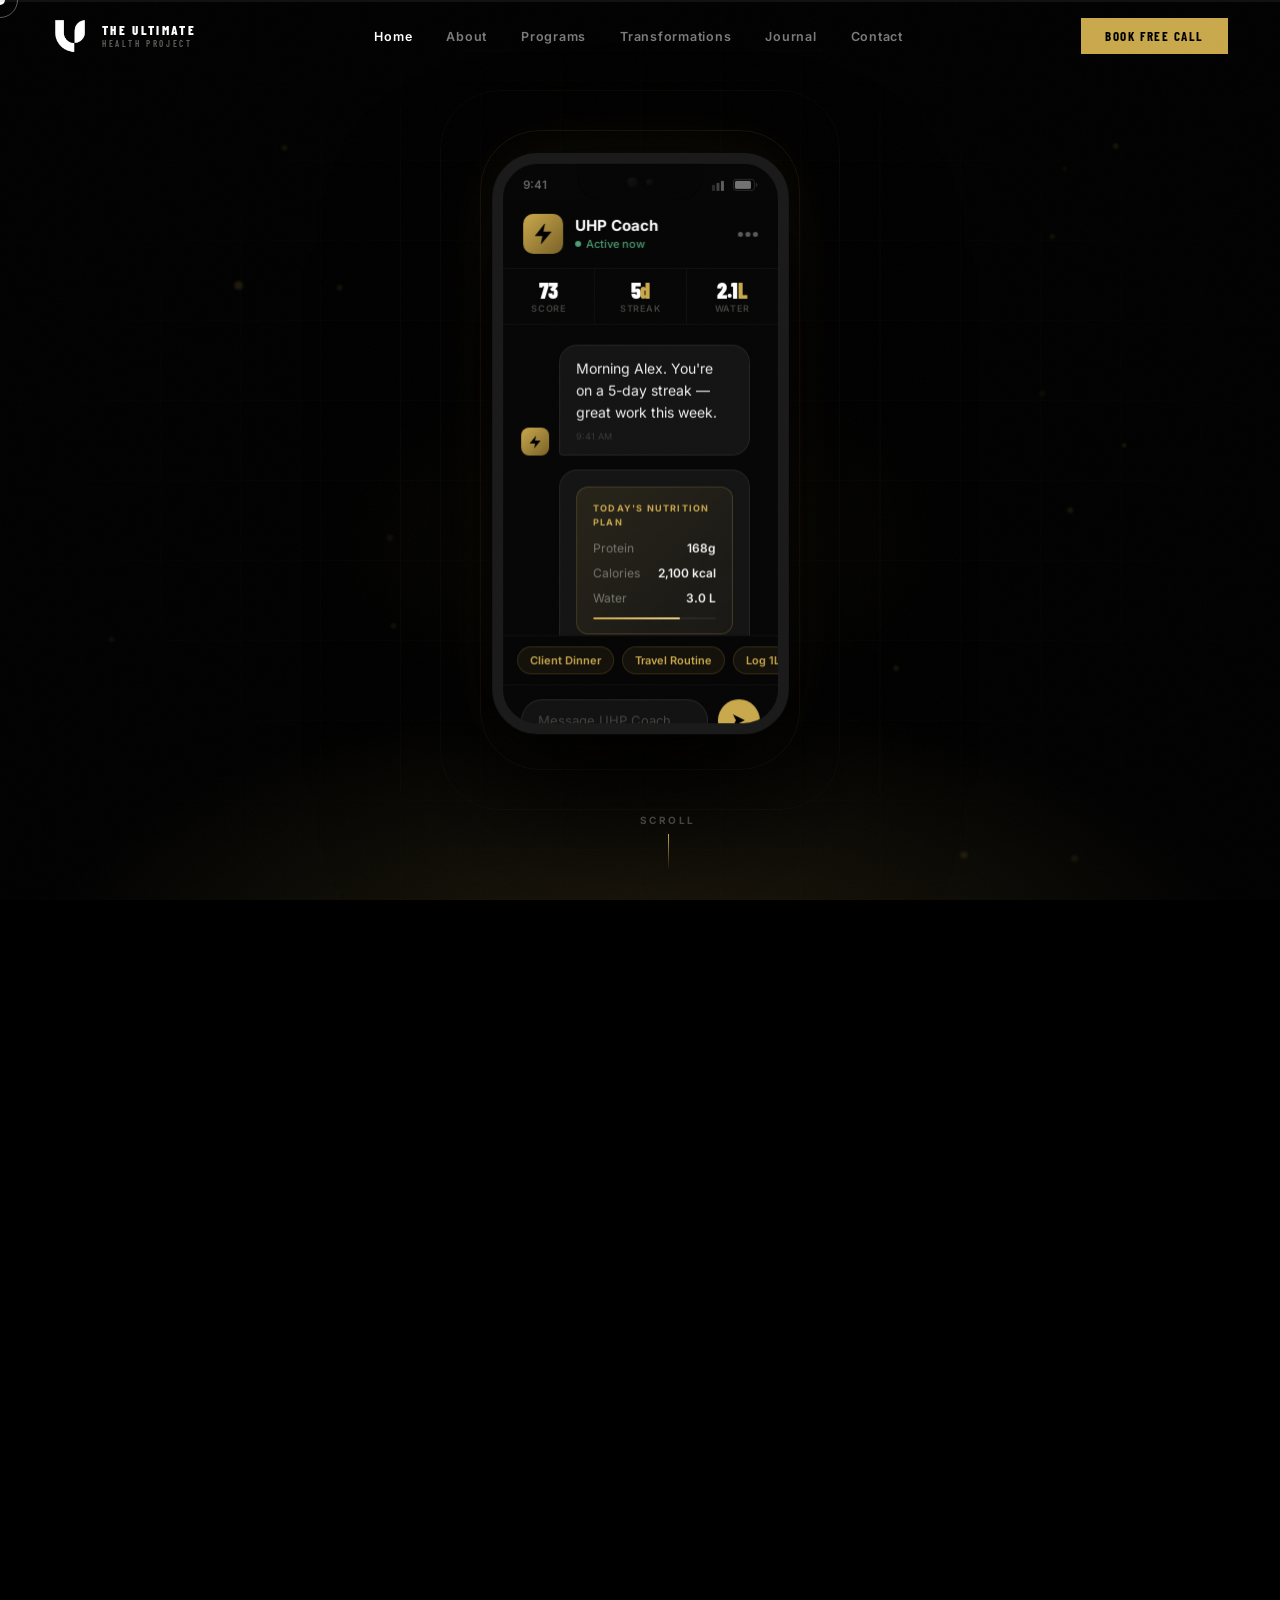
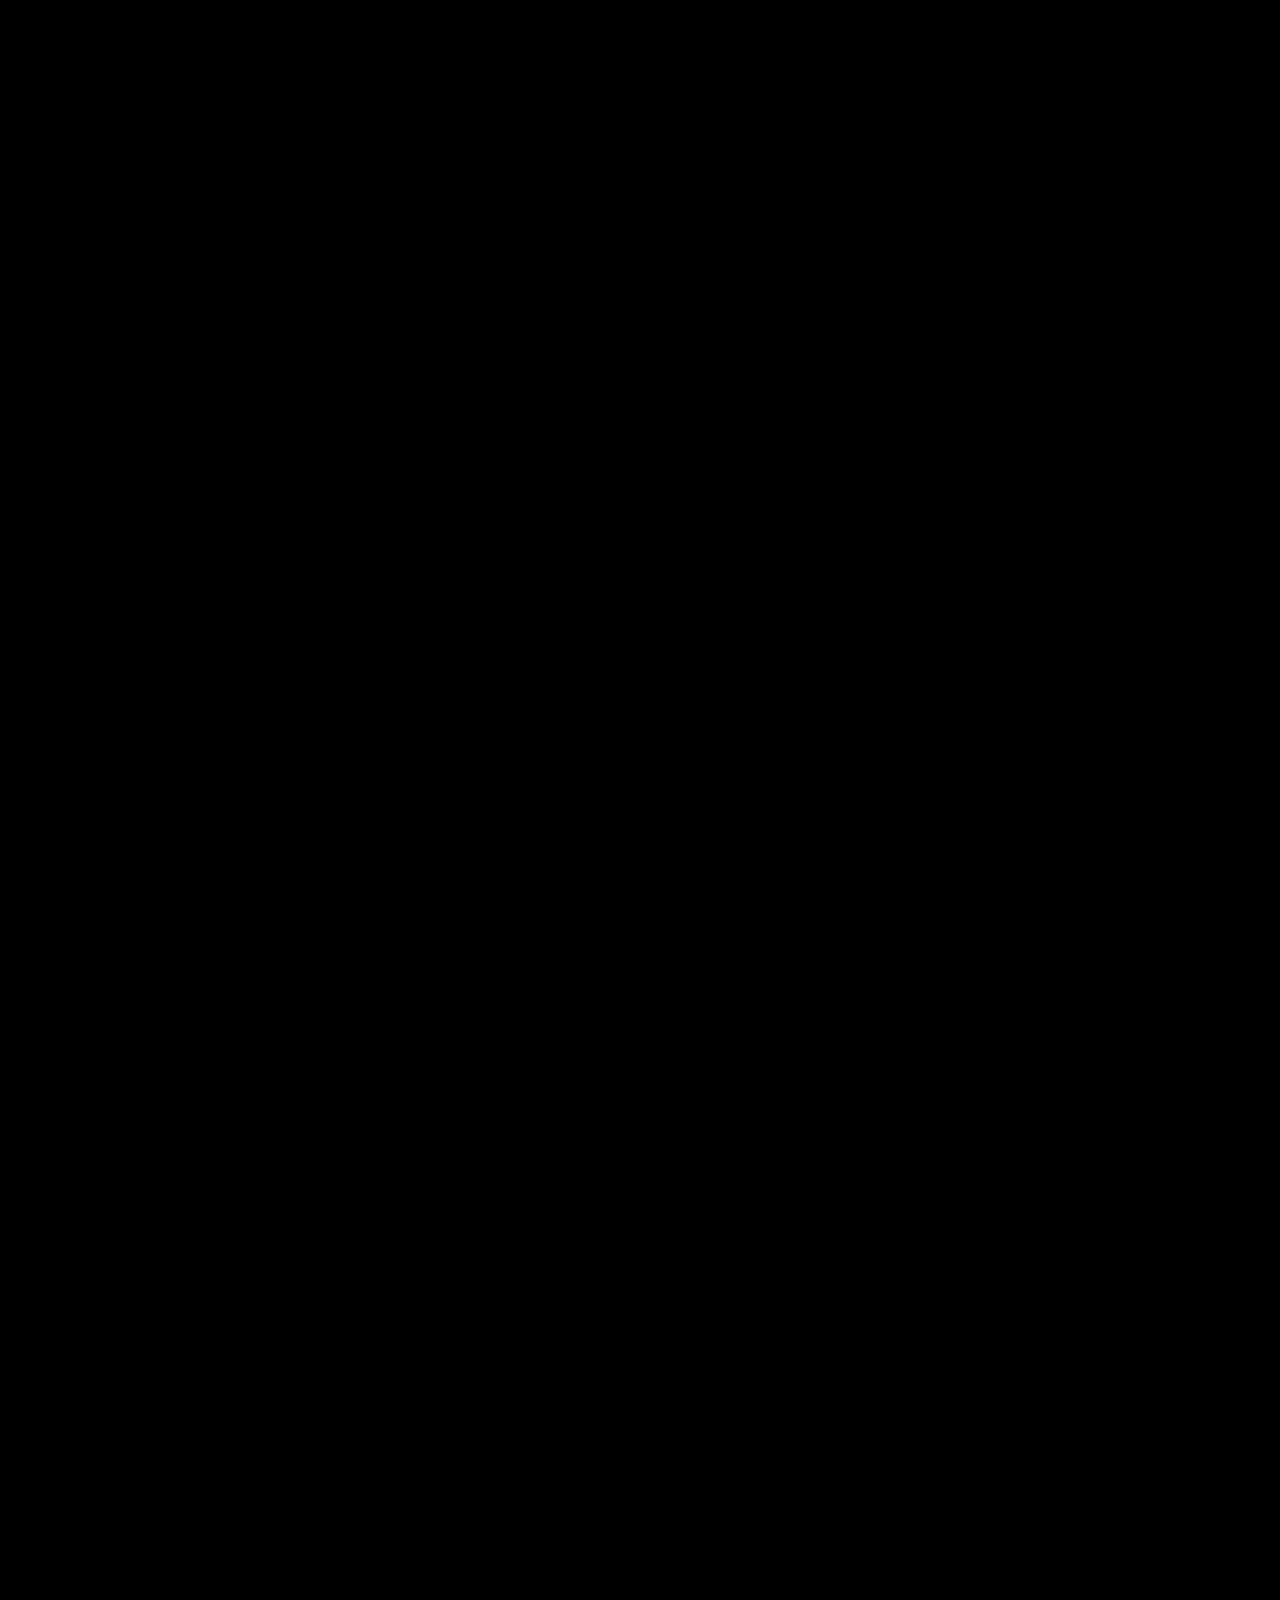
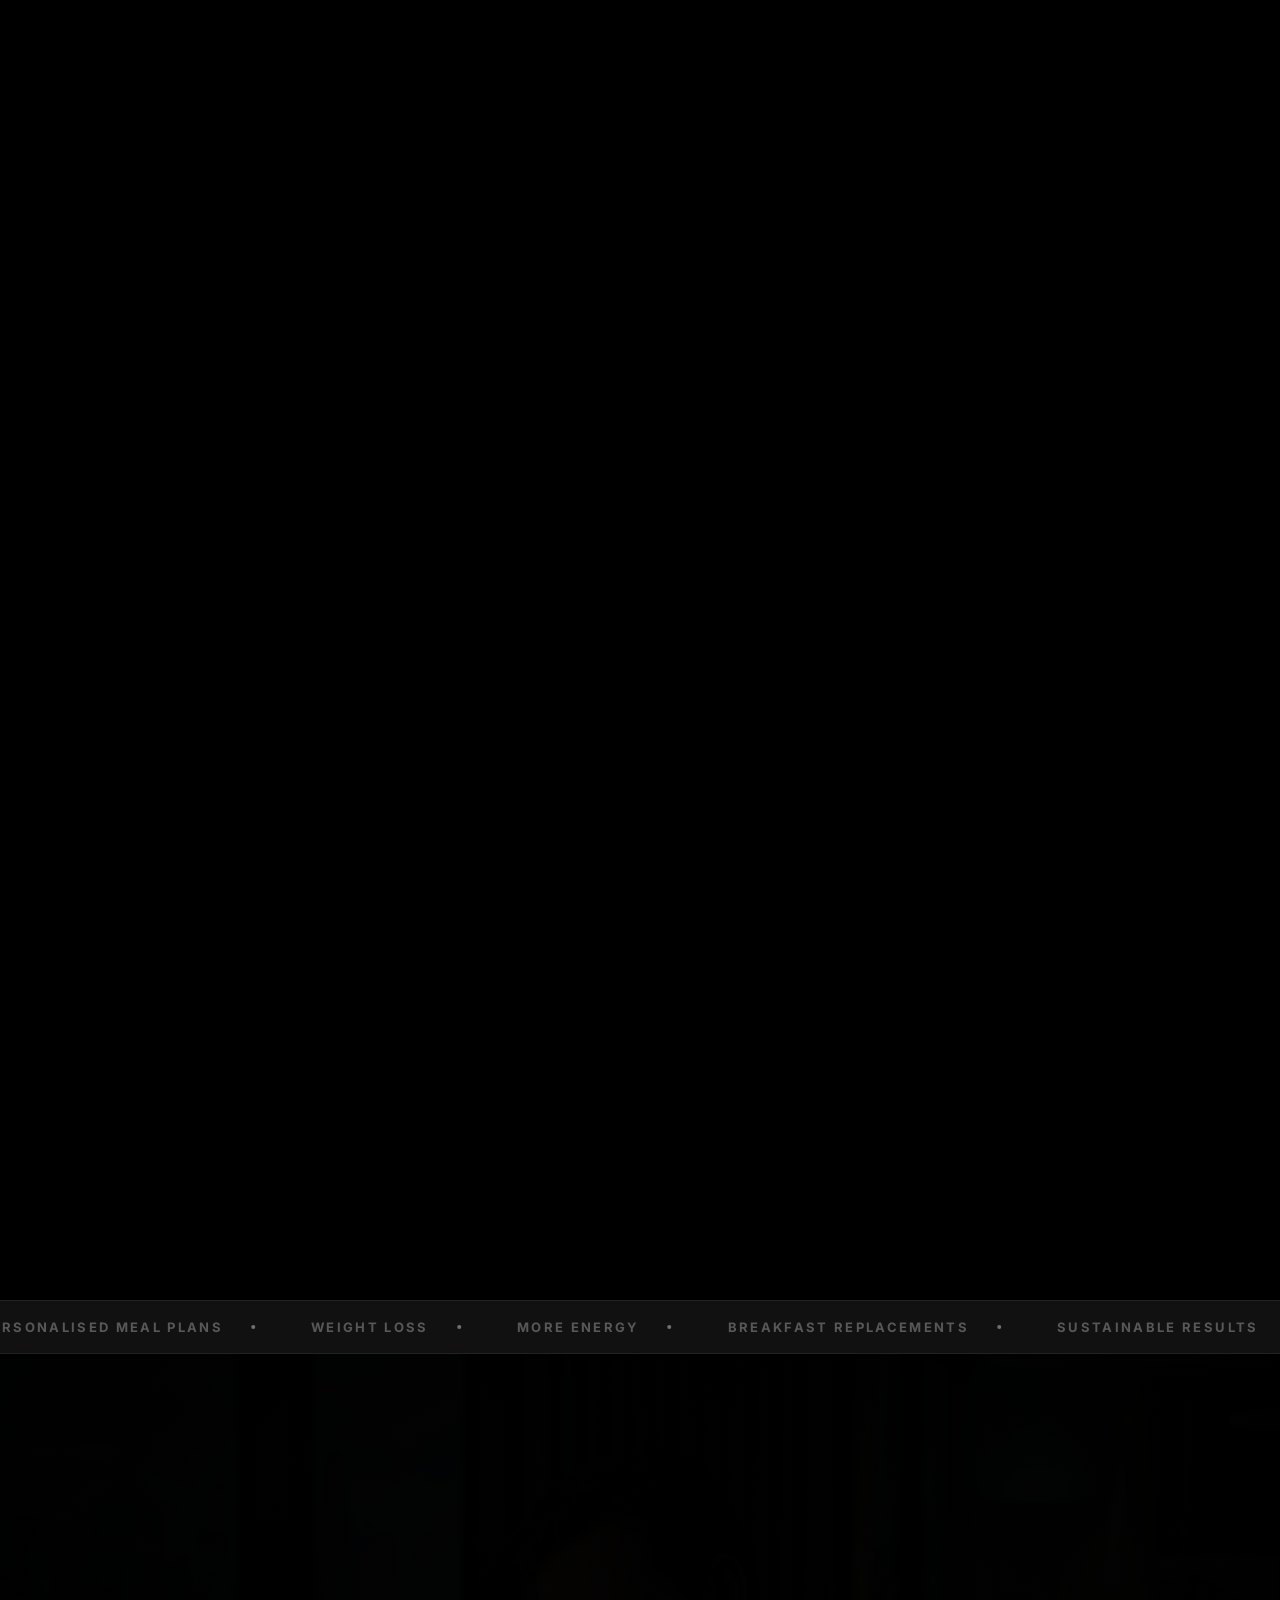
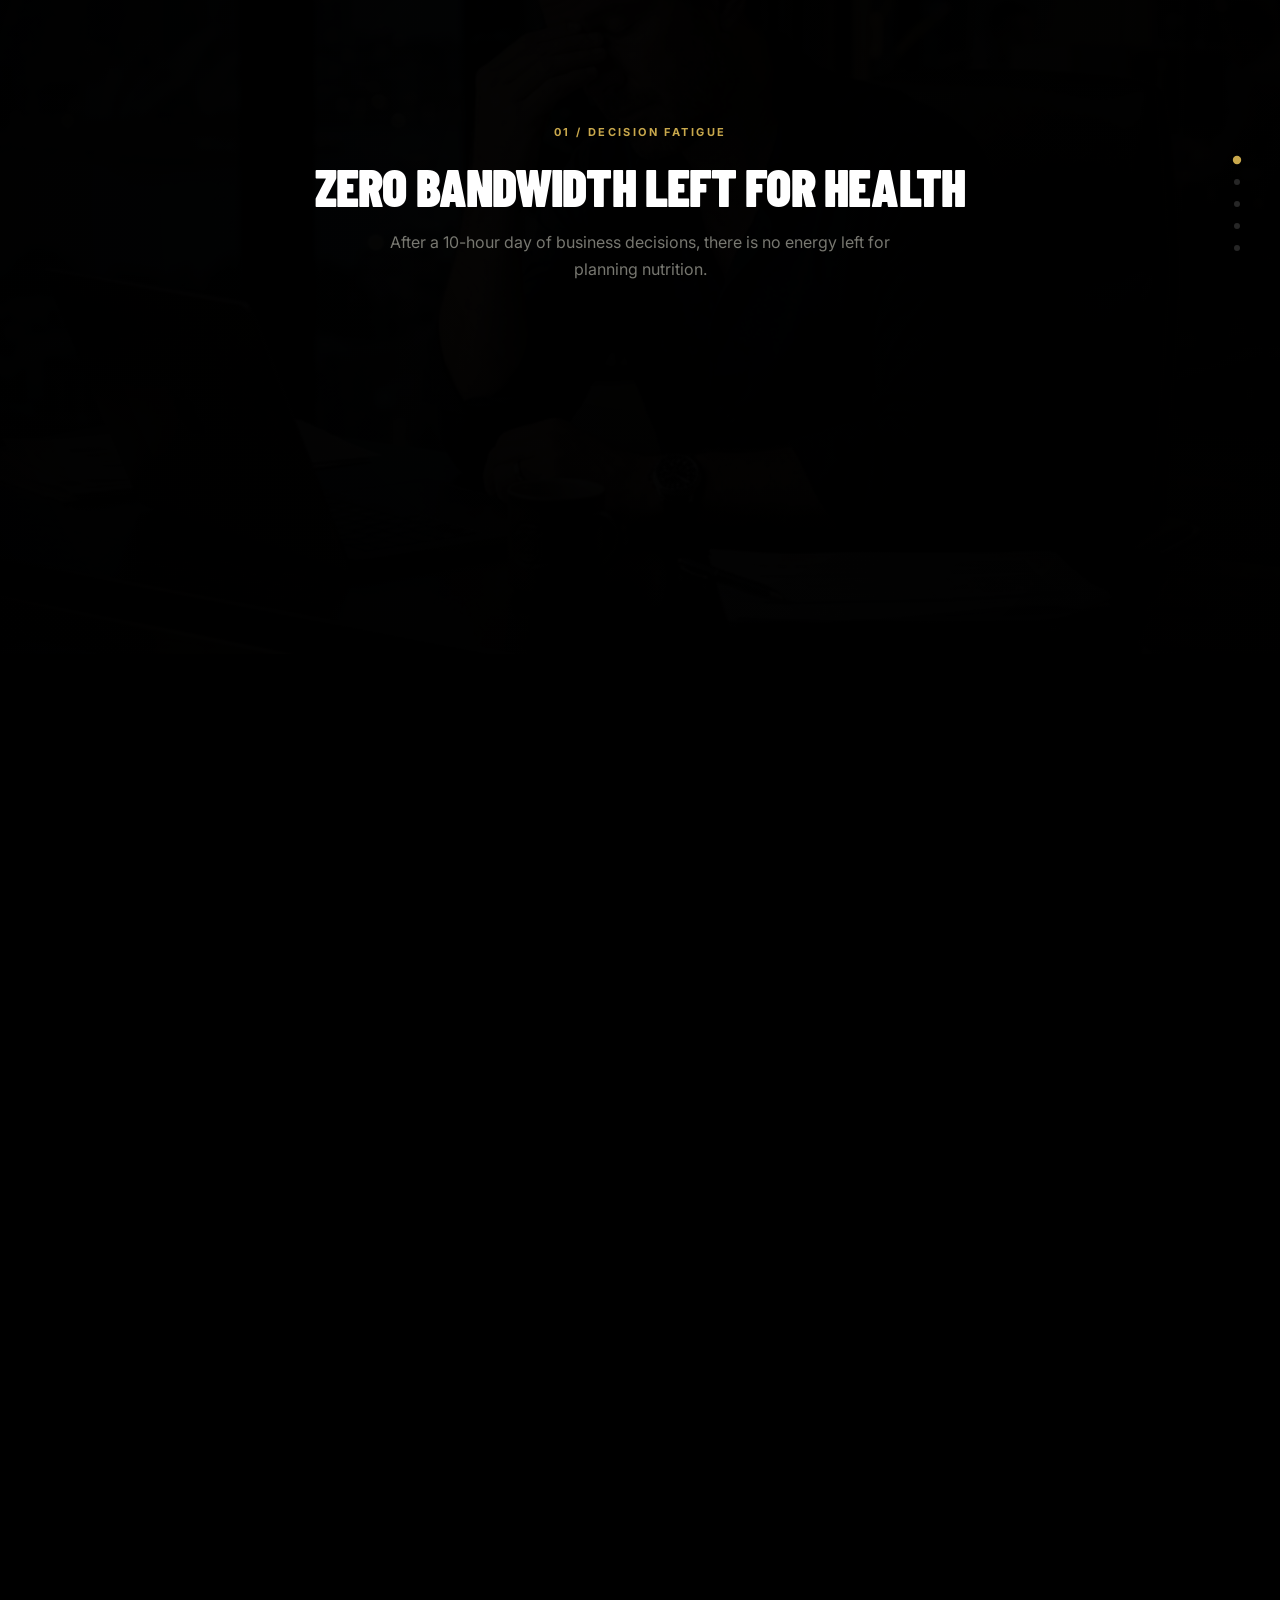
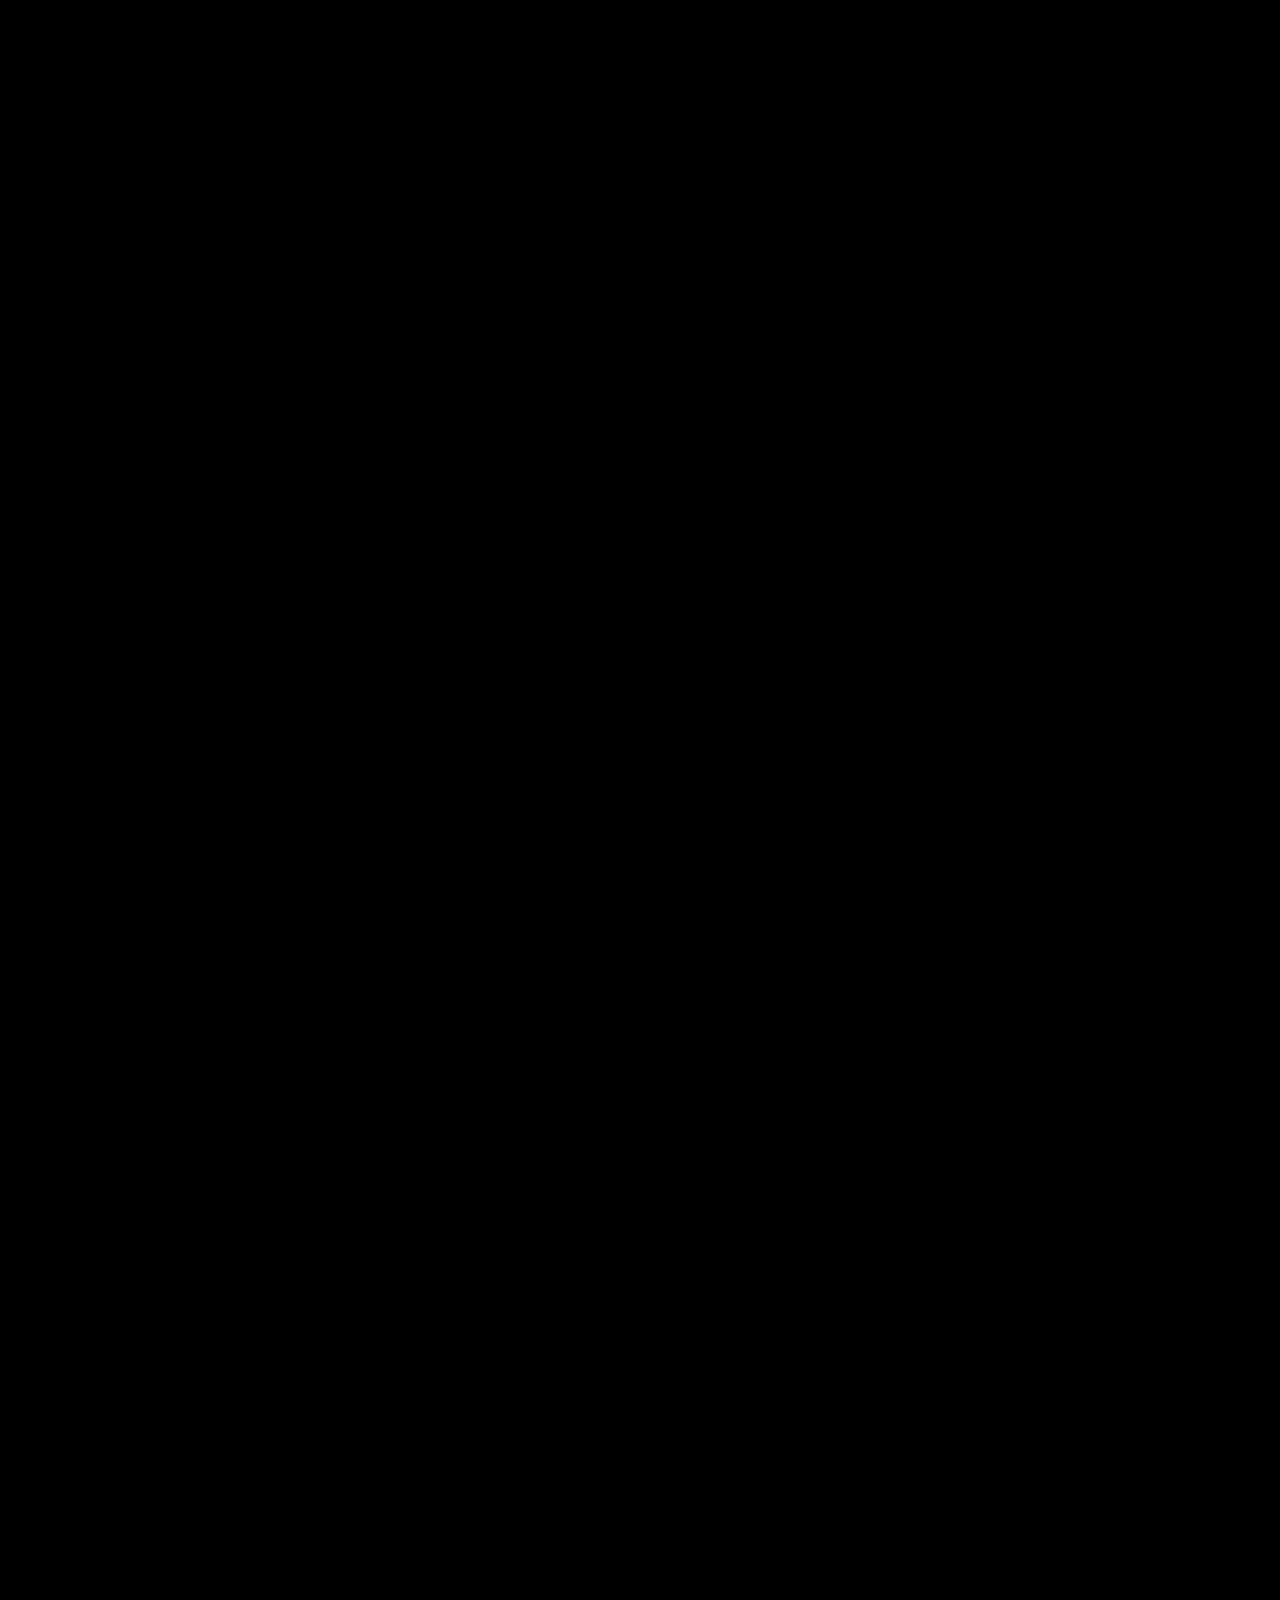
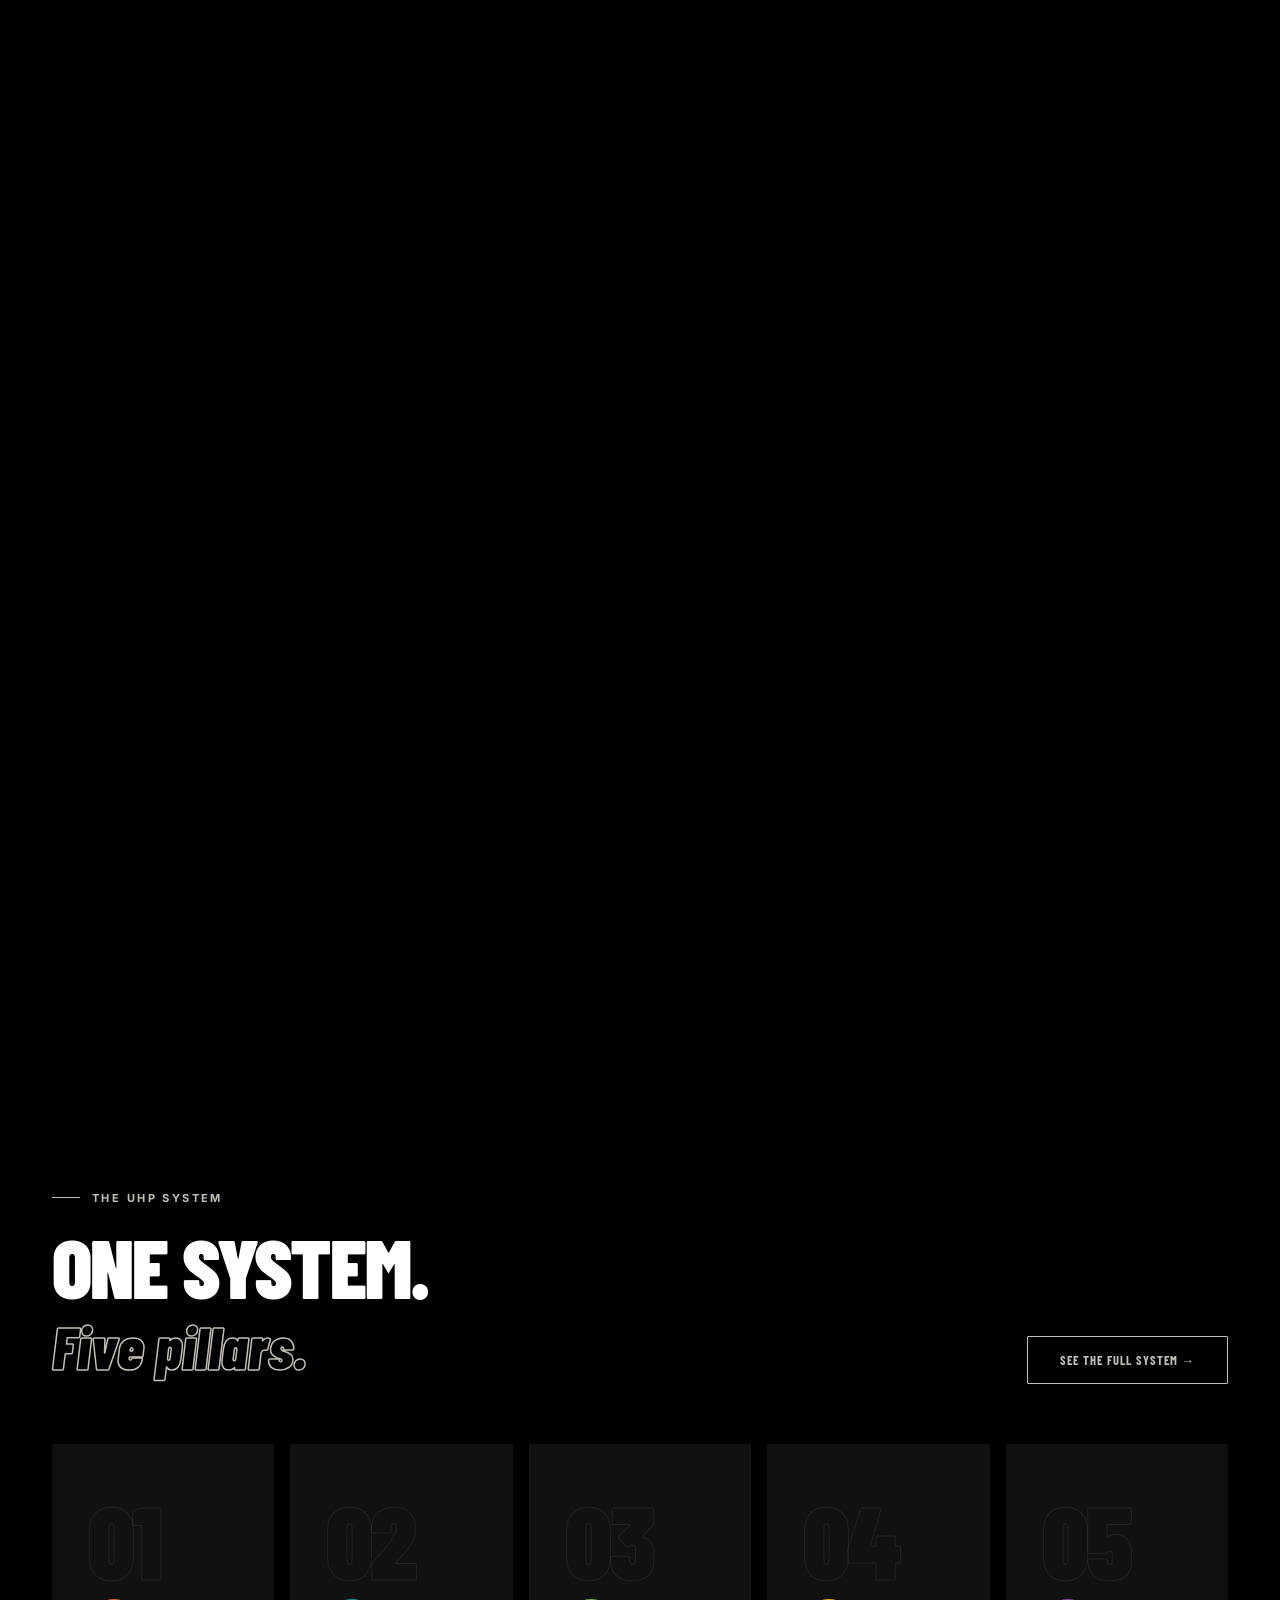
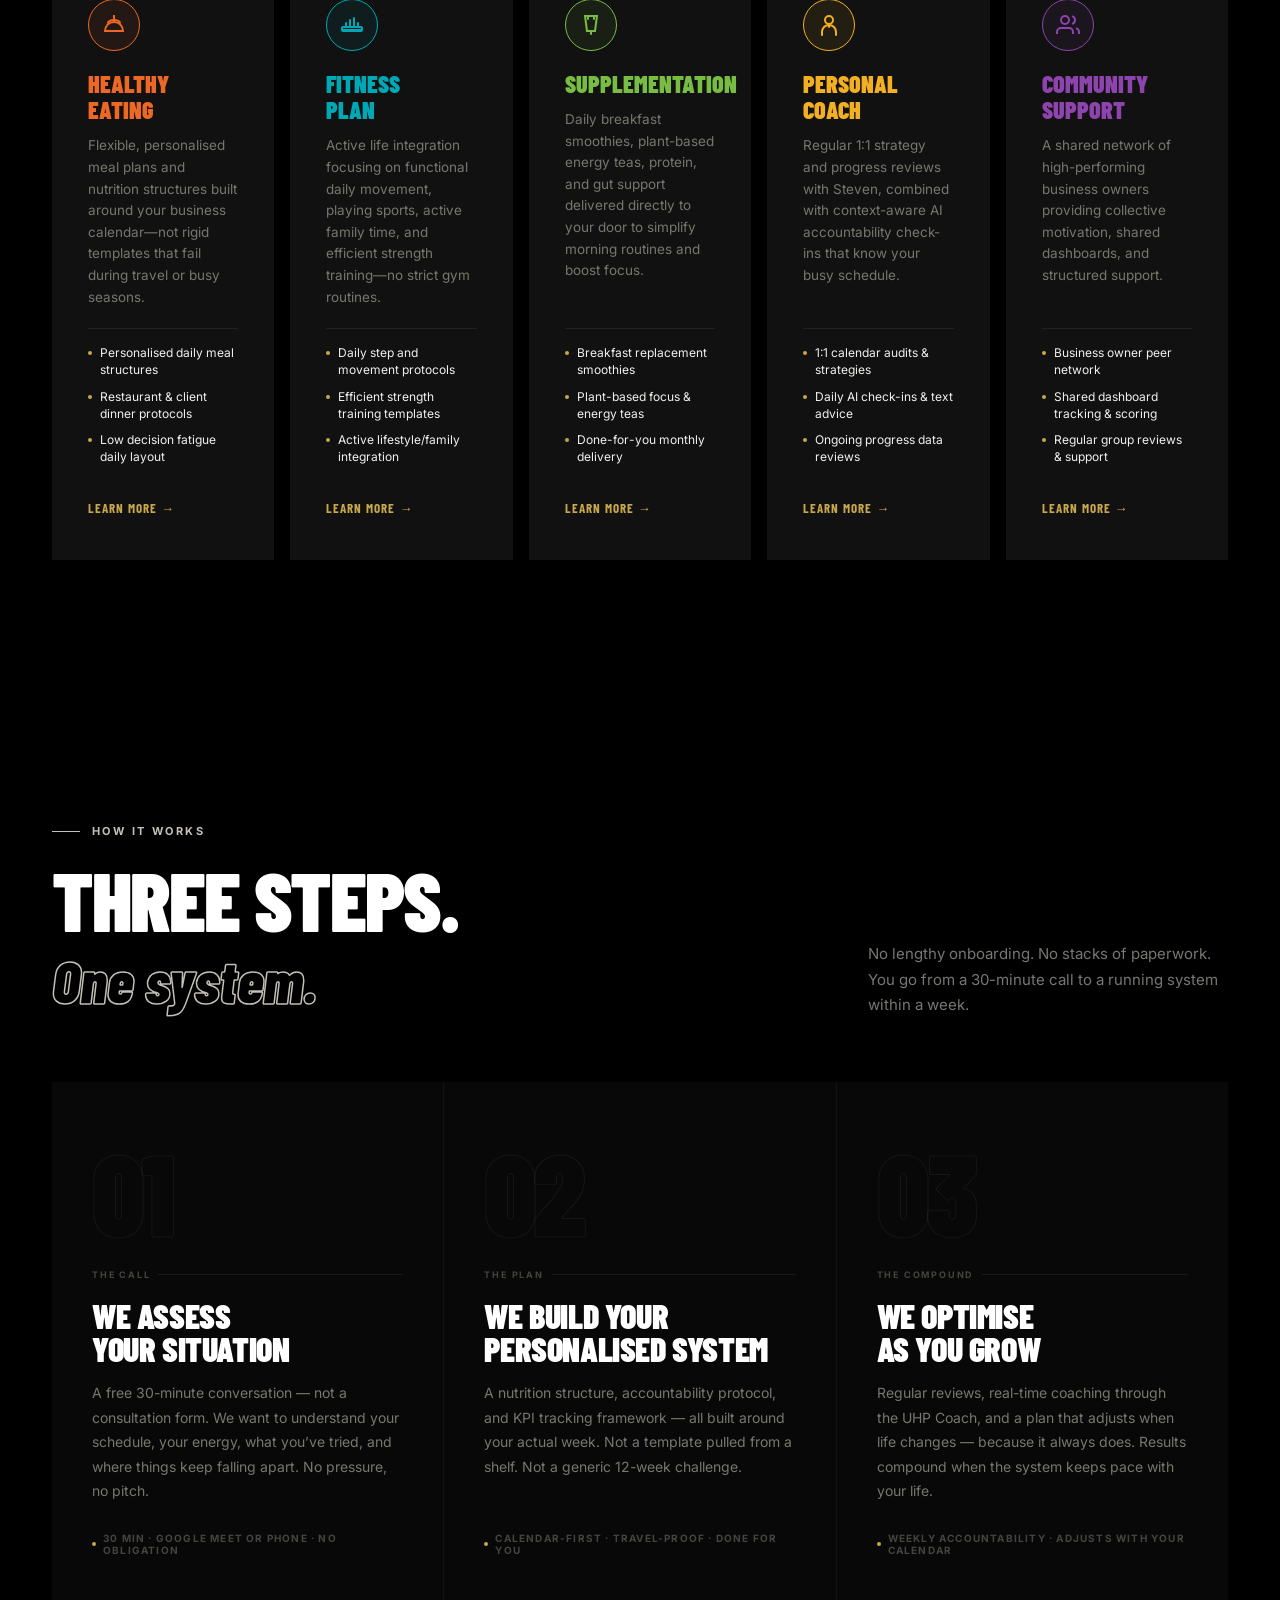
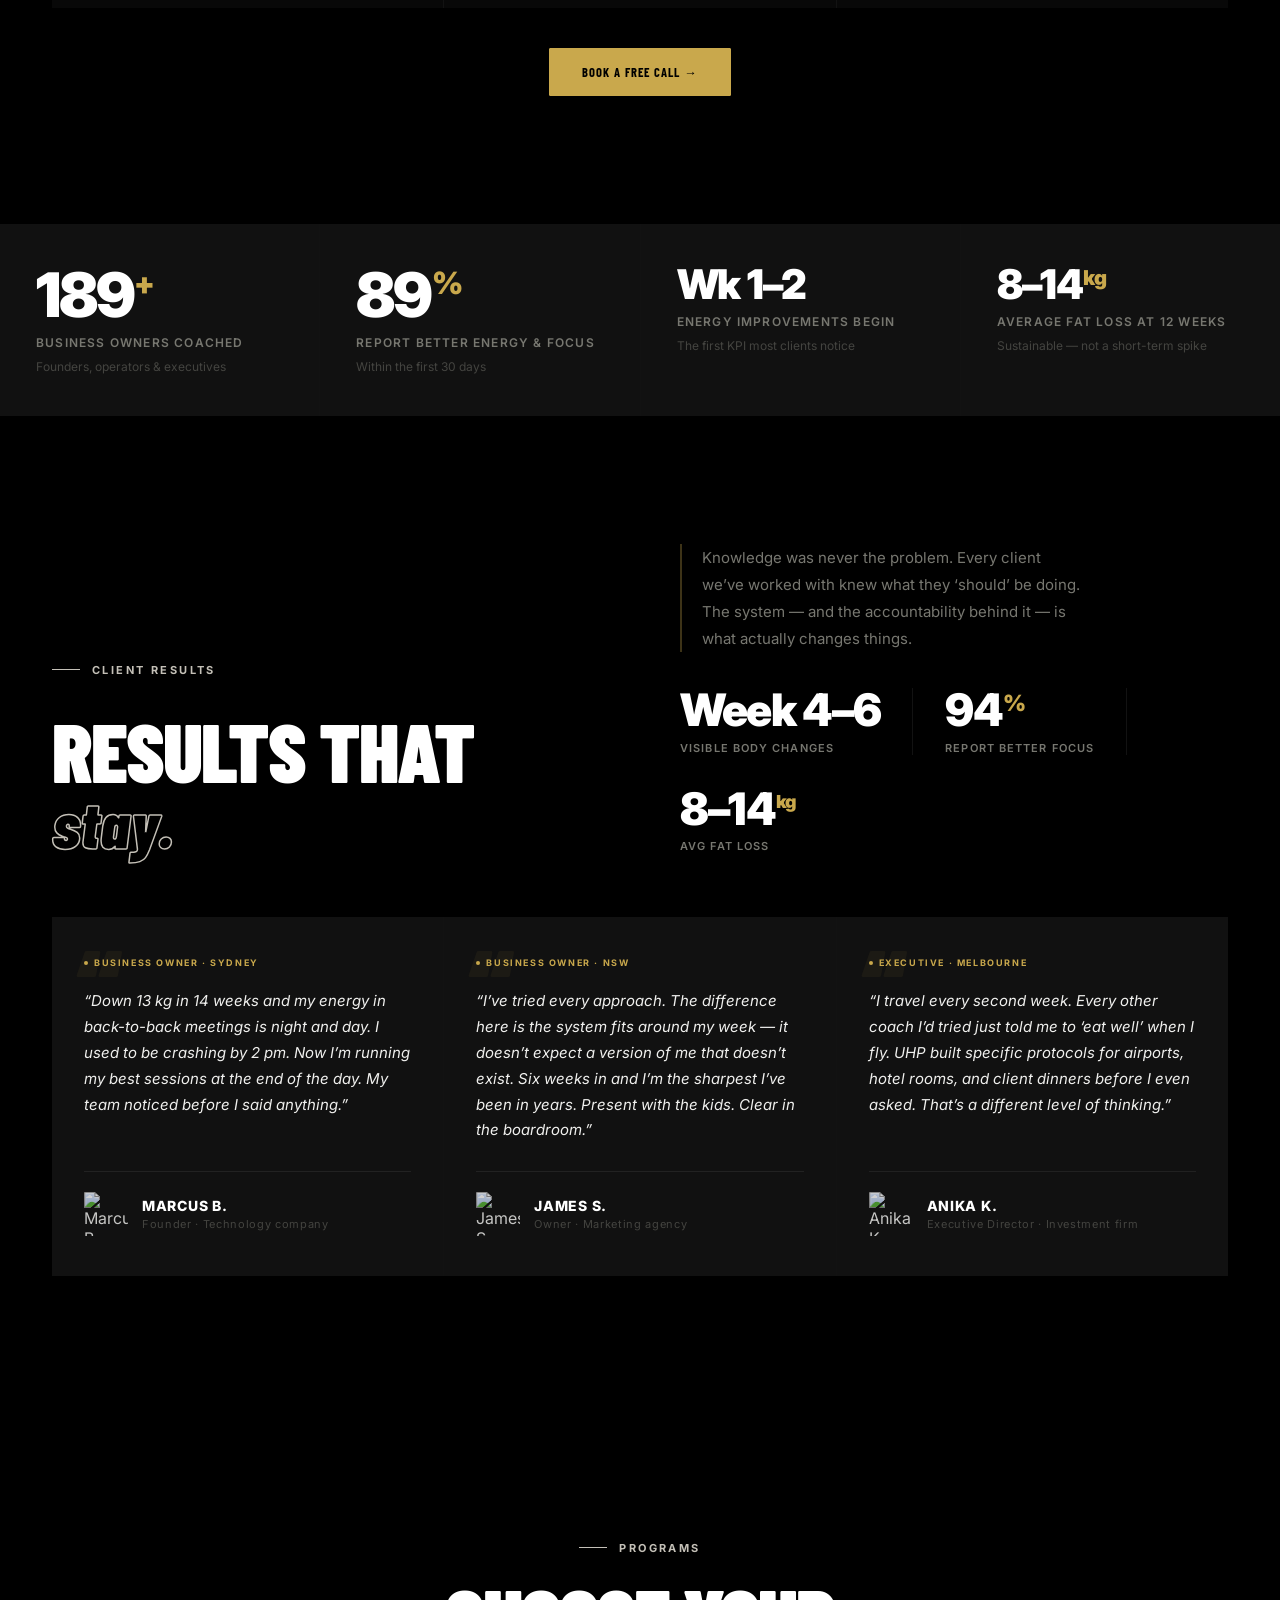
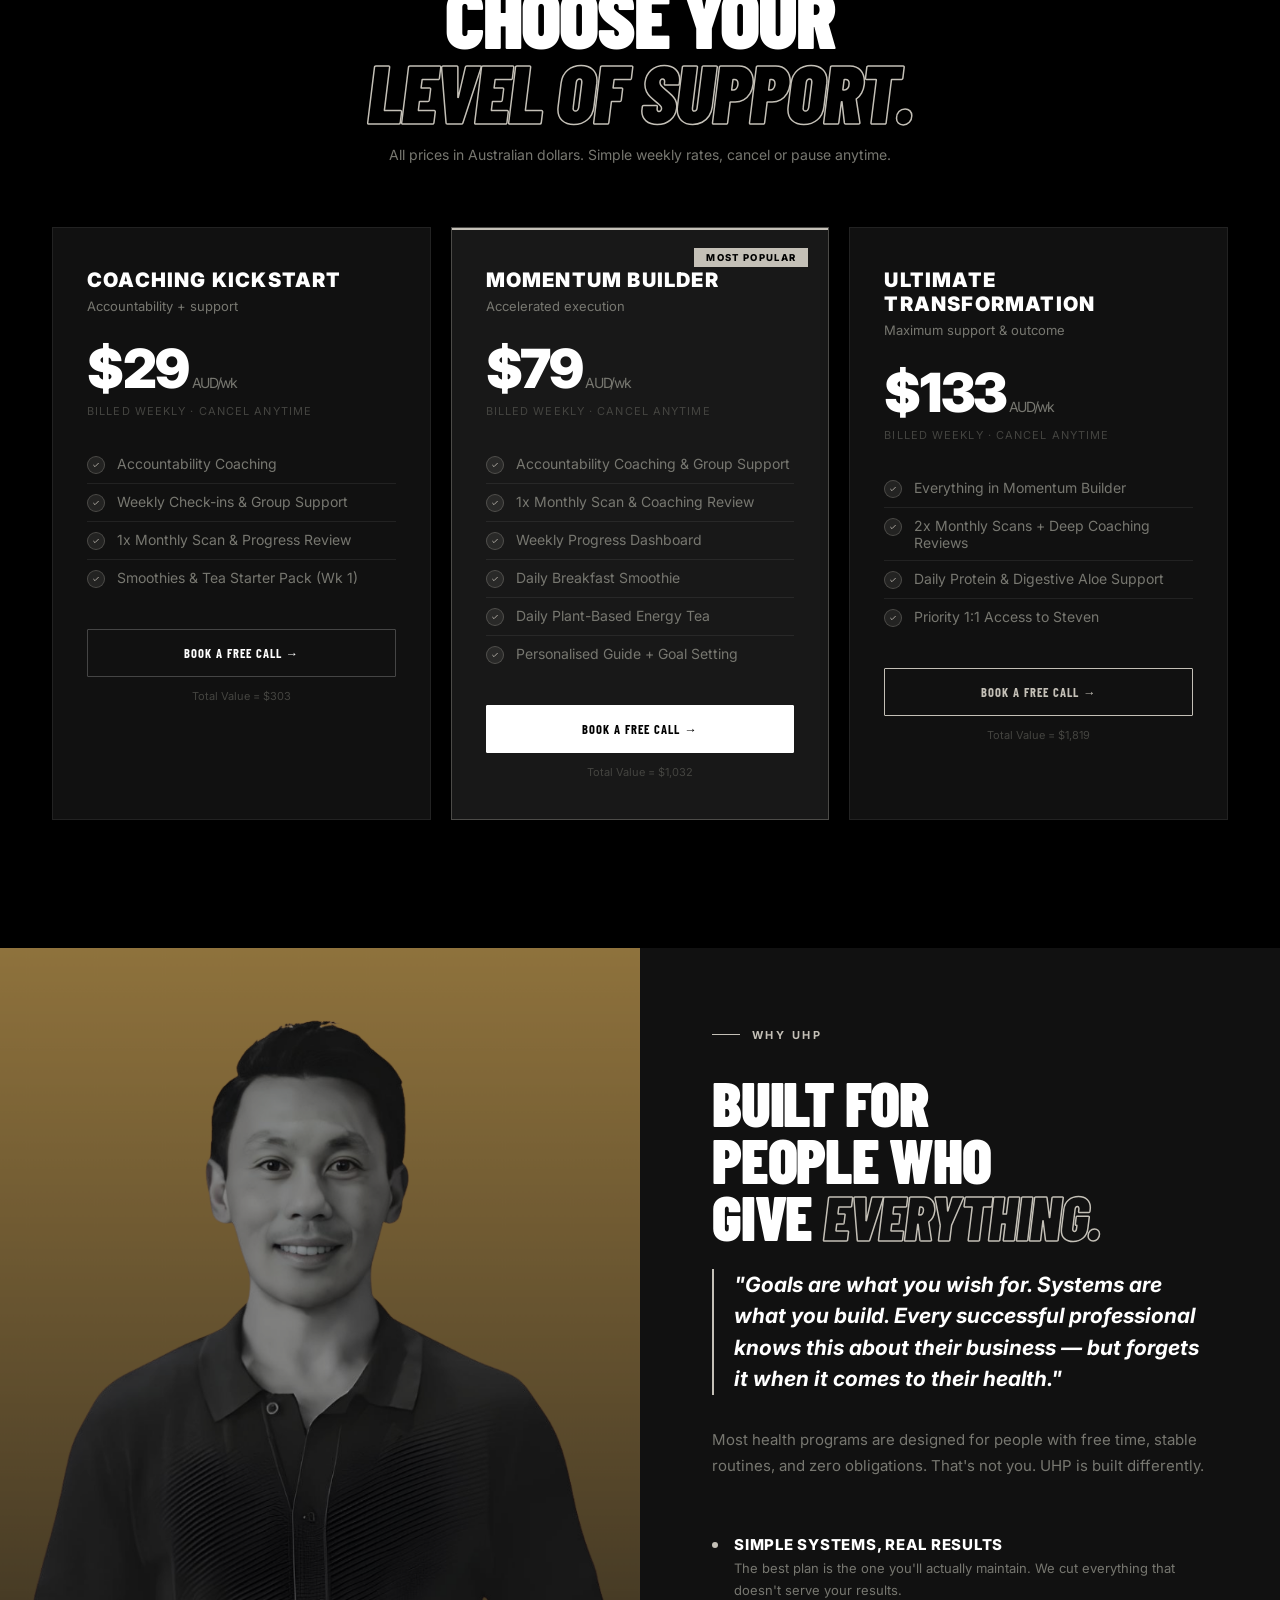
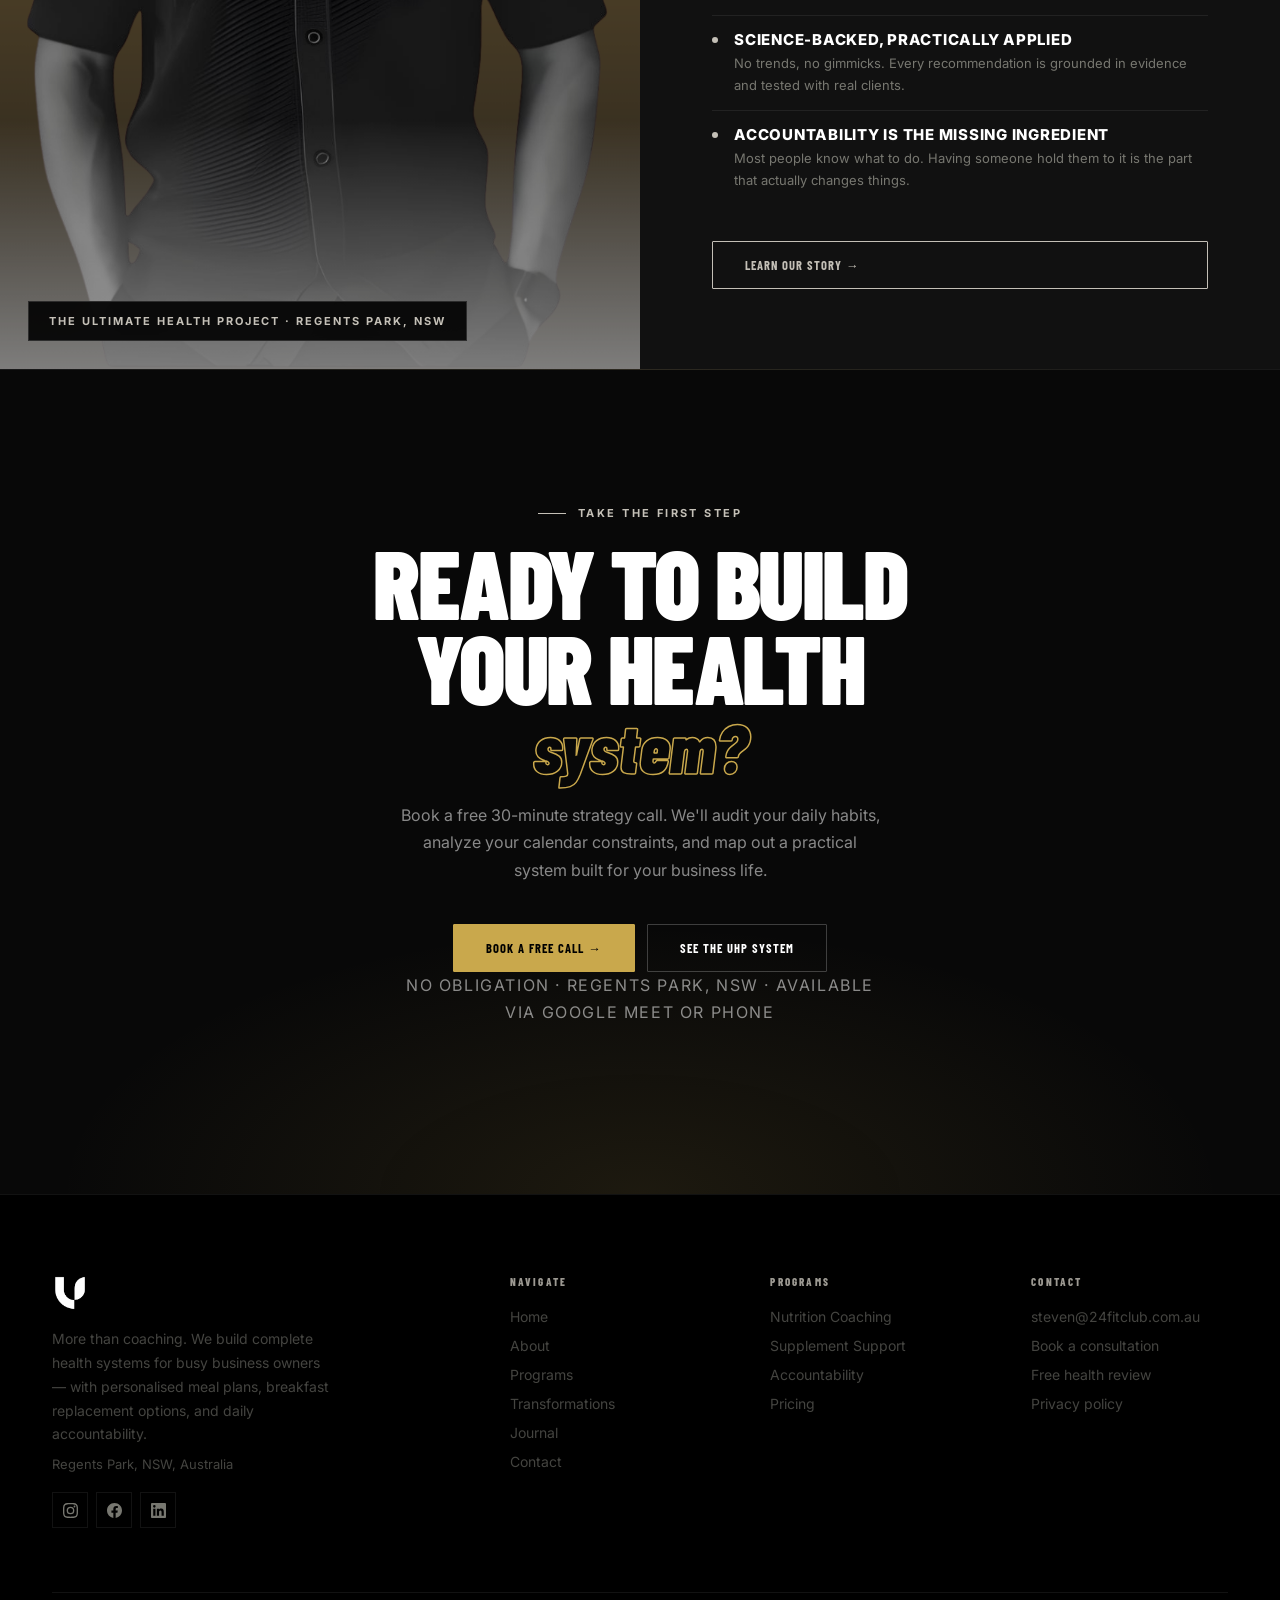
==== commit 172aa193: "fix(copy): update spelling from personalized to personalised and platform references from Zoom to Go" ====
--- a/index.html
+++ b/index.html
@@ -5,7 +5,7 @@
 <meta name="viewport" content="width=device-width,initial-scale=1.0">
 <meta name="theme-color" content="#000000">
 <title>The Ultimate Health Project — Nutrition Systems & Meal Plans for Business Owners</title>
-<meta name="description" content="More than coaching. Practical nutrition guidance, personalized meal plans, breakfast replacements, and accountability systems for busy business owners in Regents Park, NSW.">
+<meta name="description" content="More than coaching. Practical nutrition guidance, personalised meal plans, breakfast replacements, and accountability systems for busy business owners in Regents Park, NSW.">
 <link rel="preconnect" href="https://fonts.googleapis.com">
 <link rel="preconnect" href="https://fonts.gstatic.com" crossorigin>
 <link href="https://fonts.googleapis.com/css2?family=Barlow+Condensed:ital,wght@0,400;0,600;0,700;0,800;0,900;1,400;1,700;1,900&family=Inter:wght@300;400;500;600&display=swap" rel="stylesheet">
@@ -896,7 +896,7 @@
   <div id="hero-text">
     <p class="ph-eyebrow">The Ultimate Health Project</p>
     <h1 class="ph-headline">Health that<br>fits your<br><em>schedule</em></h1>
-    <p class="ph-subline">More than coaching. A complete health transformation system for busy business owners — providing personalized meal plans, breakfast replacement options, and daily AI accountability.</p>
+    <p class="ph-subline">More than coaching. A complete health transformation system for busy business owners — providing personalised meal plans, breakfast replacement options, and daily AI accountability.</p>
     <div class="ph-cta-row">
       <a href="https://form.jotform.com/24fitclubAU/theultimatehealthprojectWEform" target="_blank" rel="noopener" class="ph-btn-primary">Book a Free Call</a>
       <a href="services.html" class="ph-btn-ghost">See How It Works</a>
@@ -1004,7 +1004,7 @@
 <!-- MARQUEE -->
 <div class="mq" aria-hidden="true">
   <div class="mq-track" id="mqt">
-    <div class="mq-item">Personalized Meal Plans<span class="mq-dot"></span></div><div class="mq-item">Weight Loss<span class="mq-dot"></span></div><div class="mq-item">More Energy<span class="mq-dot"></span></div><div class="mq-item">Breakfast Replacements<span class="mq-dot"></span></div><div class="mq-item">Sustainable Results<span class="mq-dot"></span></div><div class="mq-item">Performance<span class="mq-dot"></span></div><div class="mq-item">Transformation<span class="mq-dot"></span></div><div class="mq-item">Regents Park, NSW<span class="mq-dot"></span></div><div class="mq-item">Personalized Meal Plans<span class="mq-dot"></span></div><div class="mq-item">Weight Loss<span class="mq-dot"></span></div><div class="mq-item">More Energy<span class="mq-dot"></span></div><div class="mq-item">Breakfast Replacements<span class="mq-dot"></span></div><div class="mq-item">Sustainable Results<span class="mq-dot"></span></div><div class="mq-item">Performance<span class="mq-dot"></span></div><div class="mq-item">Transformation<span class="mq-dot"></span></div><div class="mq-item">Regents Park, NSW<span class="mq-dot"></span></div>
+    <div class="mq-item">Personalised Meal Plans<span class="mq-dot"></span></div><div class="mq-item">Weight Loss<span class="mq-dot"></span></div><div class="mq-item">More Energy<span class="mq-dot"></span></div><div class="mq-item">Breakfast Replacements<span class="mq-dot"></span></div><div class="mq-item">Sustainable Results<span class="mq-dot"></span></div><div class="mq-item">Performance<span class="mq-dot"></span></div><div class="mq-item">Transformation<span class="mq-dot"></span></div><div class="mq-item">Regents Park, NSW<span class="mq-dot"></span></div><div class="mq-item">Personalised Meal Plans<span class="mq-dot"></span></div><div class="mq-item">Weight Loss<span class="mq-dot"></span></div><div class="mq-item">More Energy<span class="mq-dot"></span></div><div class="mq-item">Breakfast Replacements<span class="mq-dot"></span></div><div class="mq-item">Sustainable Results<span class="mq-dot"></span></div><div class="mq-item">Performance<span class="mq-dot"></span></div><div class="mq-item">Transformation<span class="mq-dot"></span></div><div class="mq-item">Regents Park, NSW<span class="mq-dot"></span></div>
   </div>
 </div>
 
@@ -1088,9 +1088,9 @@
           </div>
         </div>
         <div class="sp-title">Healthy<br>Eating</div>
-        <p class="sp-desc">Flexible, personalized meal plans and nutrition structures built around your business calendar—not rigid templates that fail during travel or busy seasons.</p>
+        <p class="sp-desc">Flexible, personalised meal plans and nutrition structures built around your business calendar—not rigid templates that fail during travel or busy seasons.</p>
         <ul class="sp-feats">
-          <li class="sp-feat"><div class="sp-feat-dot"></div>Personalized daily meal structures</li>
+          <li class="sp-feat"><div class="sp-feat-dot"></div>Personalised daily meal structures</li>
           <li class="sp-feat"><div class="sp-feat-dot"></div>Restaurant &amp; client dinner protocols</li>
           <li class="sp-feat"><div class="sp-feat-dot"></div>Low decision fatigue daily layout</li>
         </ul>
@@ -1189,7 +1189,7 @@
         <div class="hiw-step-connector"><div class="hiw-step-lbl">The call</div><div class="hiw-step-line"></div></div>
         <h3>We assess<br>your situation</h3>
         <p>A free 30-minute conversation — not a consultation form. We want to understand your schedule, your energy, what you’ve tried, and where things keep falling apart. No pressure, no pitch.</p>
-        <div class="hiw-step-tag"><div class="hiw-step-tag-dot"></div>30 min · Zoom or phone · No obligation</div>
+        <div class="hiw-step-tag"><div class="hiw-step-tag-dot"></div>30 min · Google Meet or phone · No obligation</div>
       </div>
       <div class="hiw-step rv" data-d="2">
         <div class="hiw-step-n">02</div>
@@ -1378,7 +1378,7 @@
       <a href="https://form.jotform.com/24fitclubAU/theultimatehealthprojectWEform" target="_blank" rel="noopener" class="btn-gold">Book a Free Call →</a>
       <a href="services.html" class="btn-g">See the UHP System</a>
     </div>
-    <p class="cta-note">No obligation · Regents Park, NSW · Available via Zoom or phone</p>
+    <p class="cta-note">No obligation · Regents Park, NSW · Available via Google Meet or phone</p>
   </div></div>
 </section>
 
@@ -1390,7 +1390,7 @@
         <a href="index.html" style="display:flex;align-items:center;gap:14px;cursor:none">
           <img src="uhplogo.png" alt="The Ultimate Health Project" class="logo-img">
         </a>
-        <p class="ft-p">More than coaching. We build complete health systems for busy business owners — with personalized meal plans, breakfast replacement options, and daily accountability.</p>
+        <p class="ft-p">More than coaching. We build complete health systems for busy business owners — with personalised meal plans, breakfast replacement options, and daily accountability.</p>
         <p style="font-size:13px;color:var(--dim);margin-top:10px">Regents Park, NSW, Australia</p>
         <div class="ft-social">
           <a class="fts" href="https://www.instagram.com/ultimatehealthproject.au/" aria-label="Instagram" target="_blank" rel="noopener"><svg viewBox="0 0 24 24"><path d="M12 2.163c3.204 0 3.584.012 4.85.07 3.252.148 4.771 1.691 4.919 4.919.058 1.265.069 1.645.069 4.849 0 3.205-.012 3.584-.069 4.849-.149 3.225-1.664 4.771-4.919 4.919-1.266.058-1.644.07-4.85.07-3.204 0-3.584-.012-4.849-.07-3.26-.149-4.771-1.699-4.919-4.92-.058-1.265-.07-1.644-.07-4.849 0-3.204.013-3.583.07-4.849.149-3.227 1.664-4.771 4.919-4.919 1.266-.057 1.645-.069 4.849-.069zM12 0C8.741 0 8.333.014 7.053.072 2.695.272.273 2.69.073 7.052.014 8.333 0 8.741 0 12c0 3.259.014 3.668.072 4.948.2 4.358 2.618 6.78 6.98 6.98C8.333 23.986 8.741 24 12 24c3.259 0 3.668-.014 4.948-.072 4.354-.2 6.782-2.618 6.979-6.98.059-1.28.073-1.689.073-4.948 0-3.259-.014-3.667-.072-4.947-.196-4.354-2.617-6.78-6.979-6.98C15.668.014 15.259 0 12 0zm0 5.838a6.162 6.162 0 100 12.324 6.162 6.162 0 000-12.324zM12 16a4 4 0 110-8 4 4 0 010 8zm6.406-11.845a1.44 1.44 0 100 2.881 1.44 1.44 0 000-2.881z"/></svg></a>
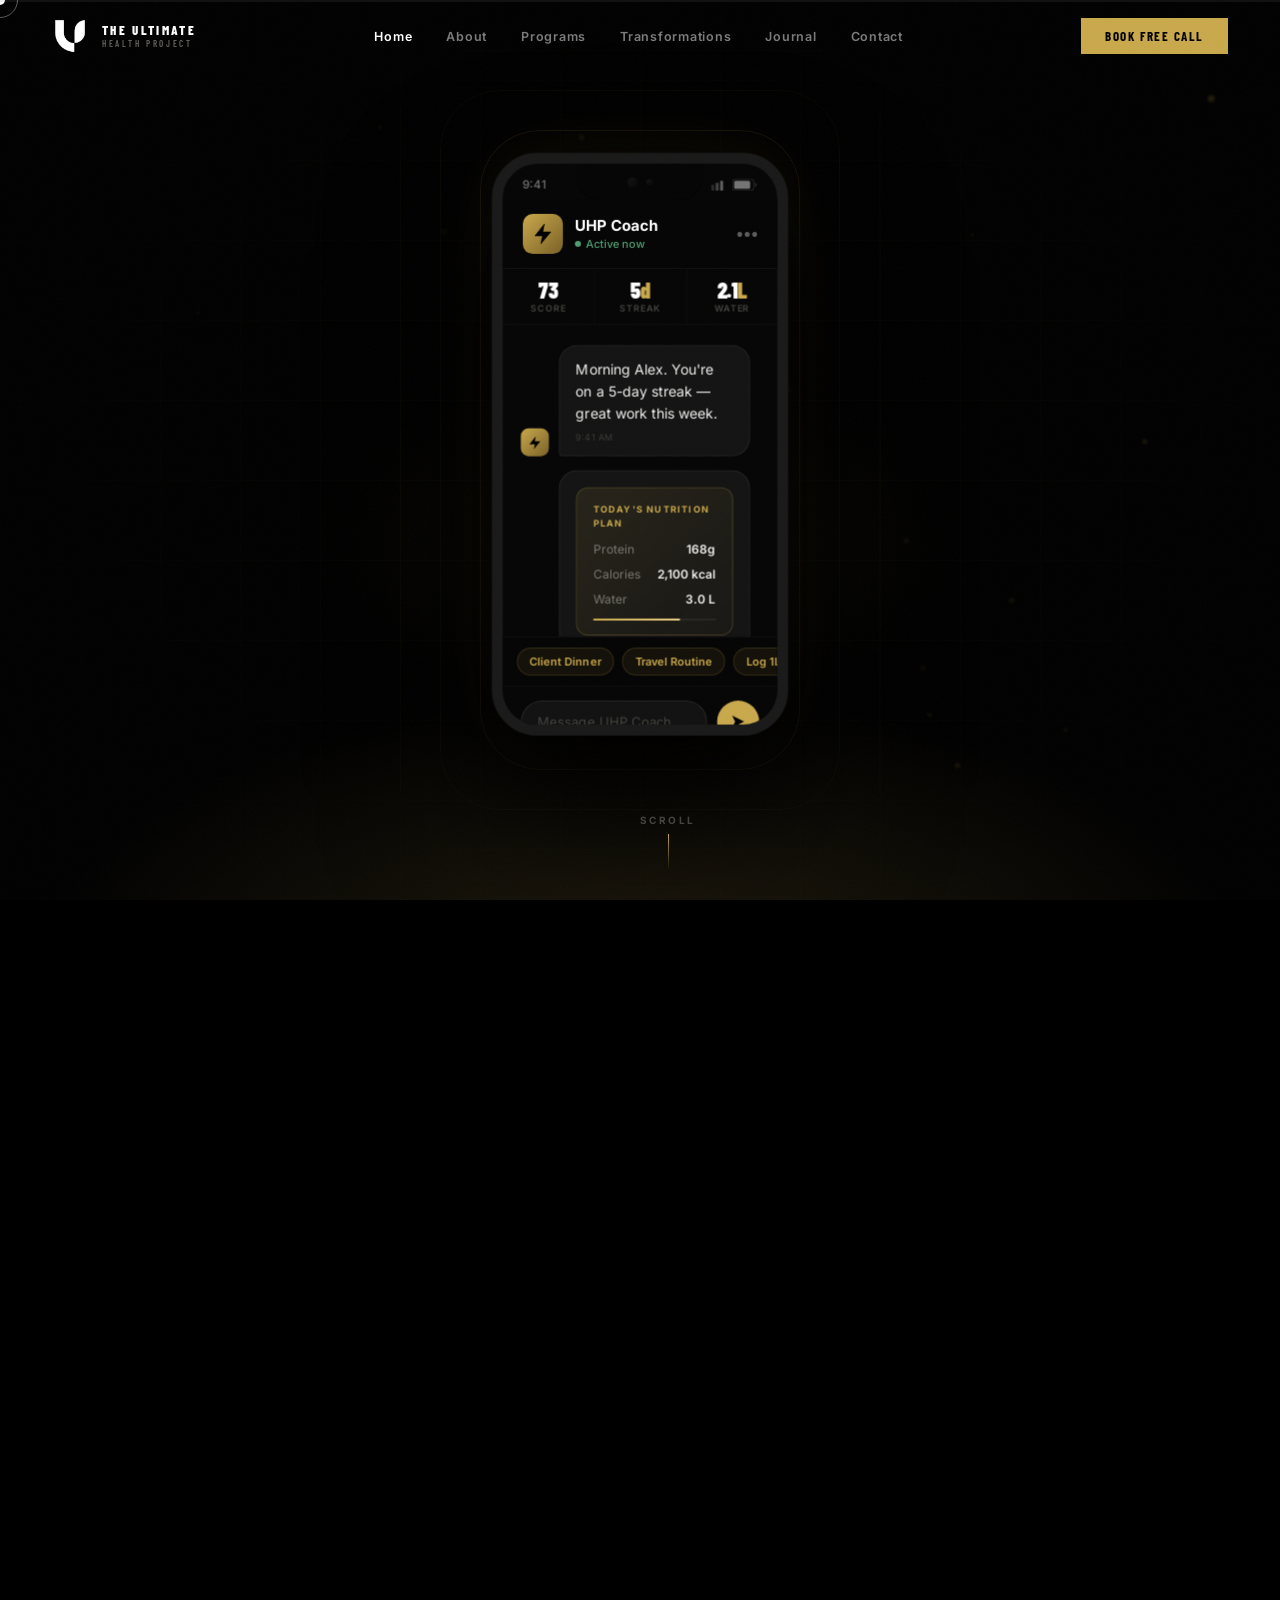
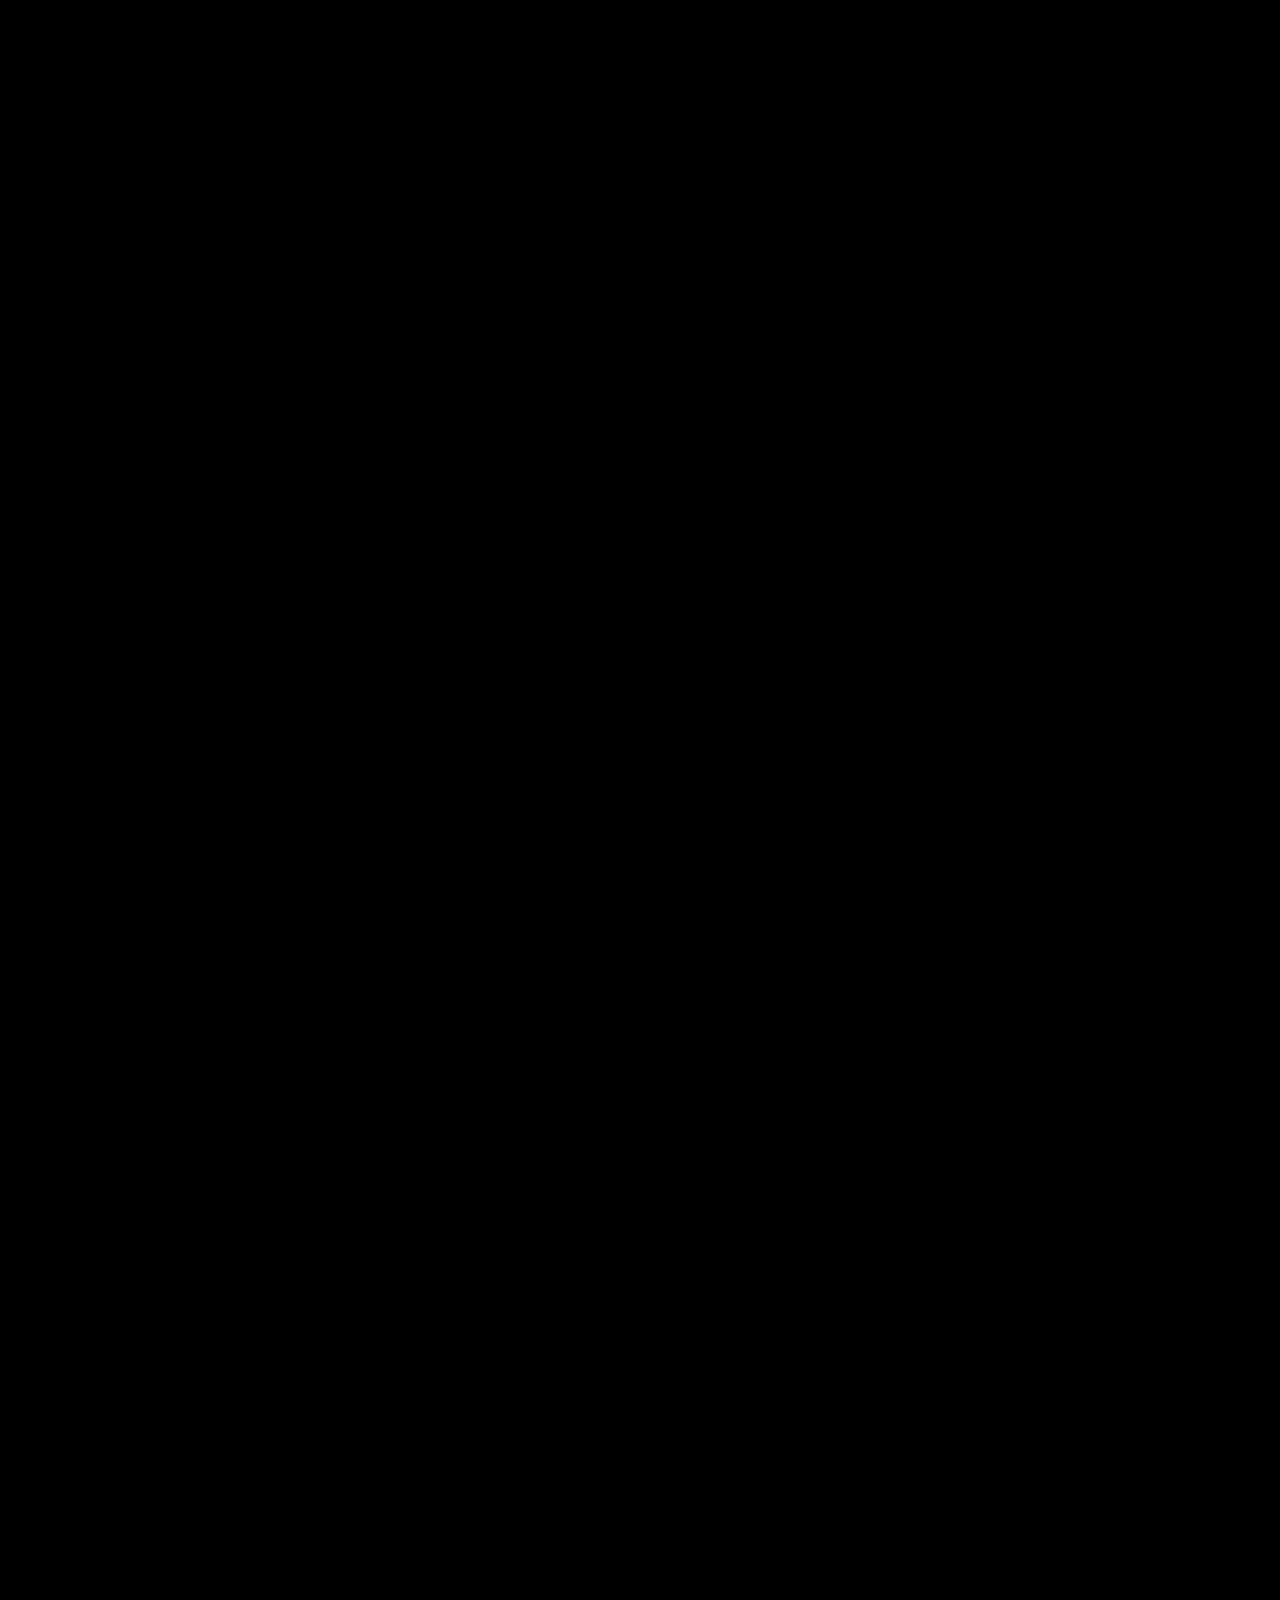
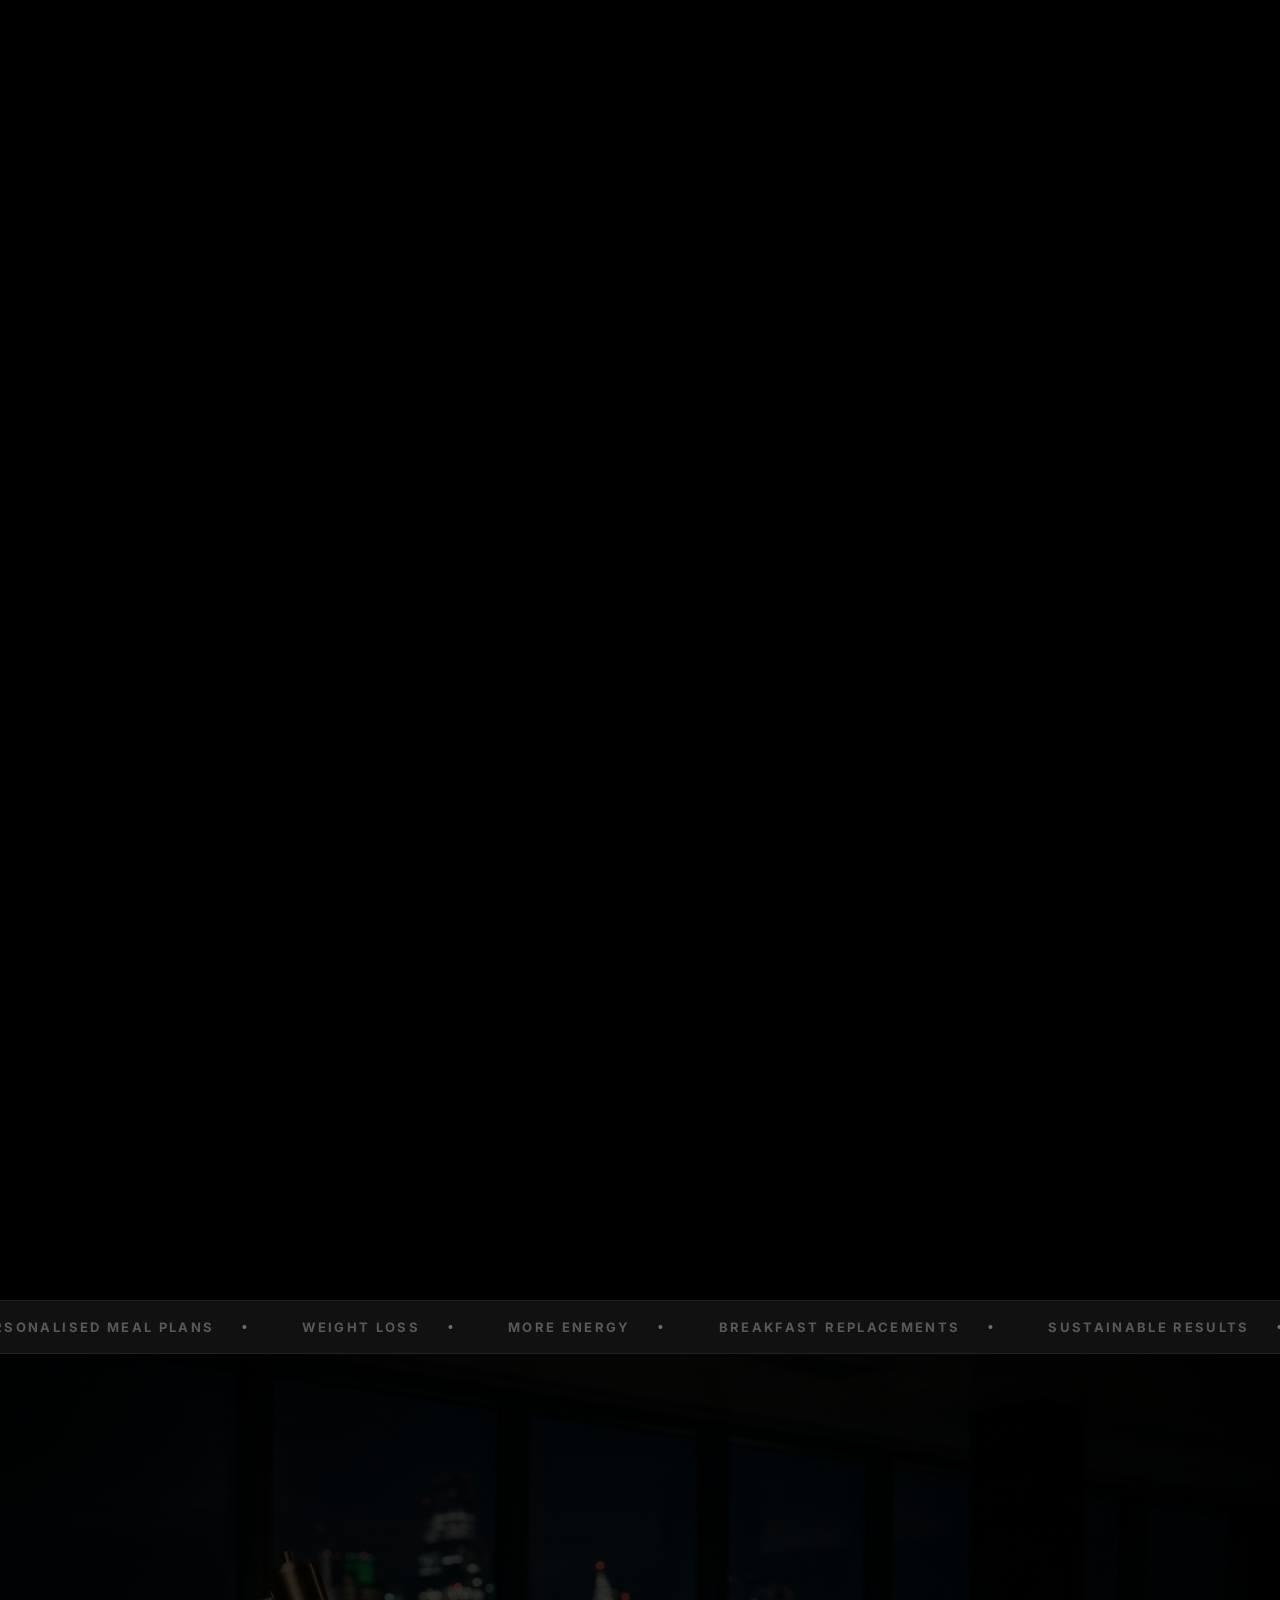
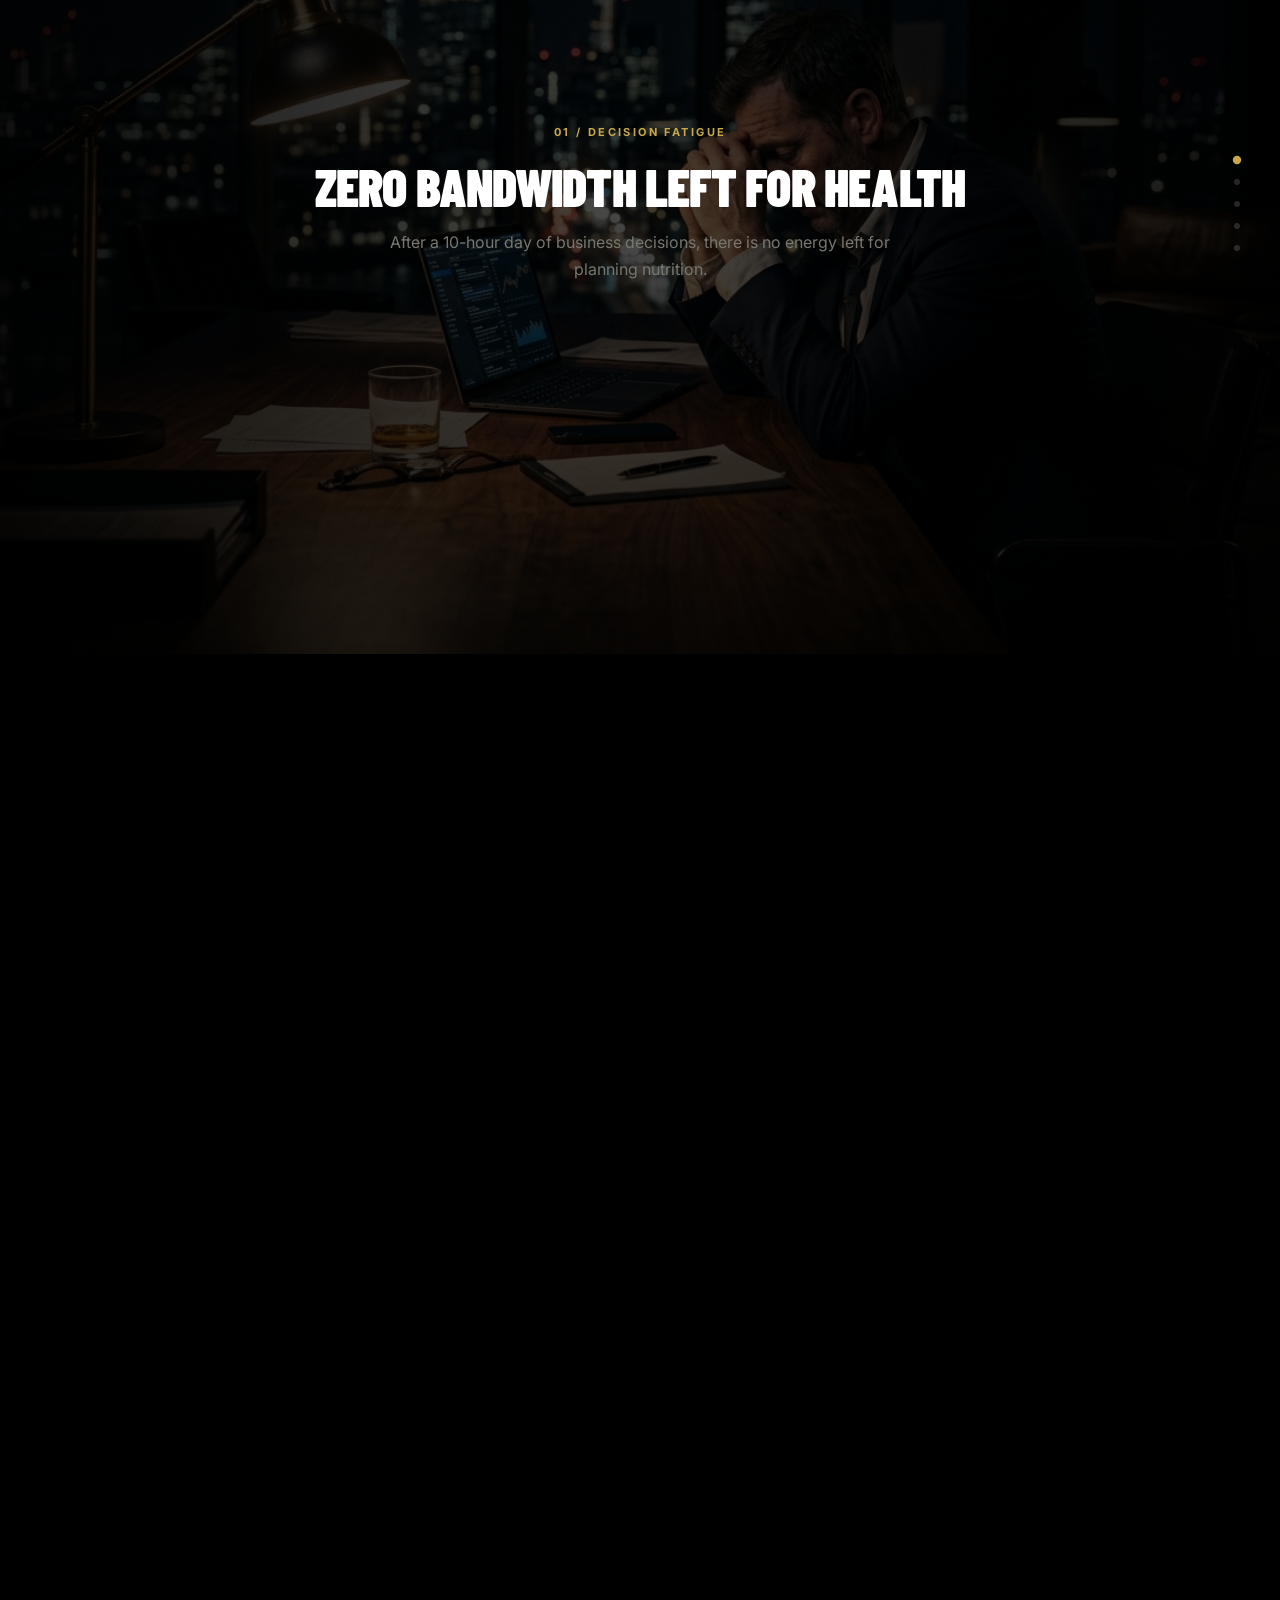
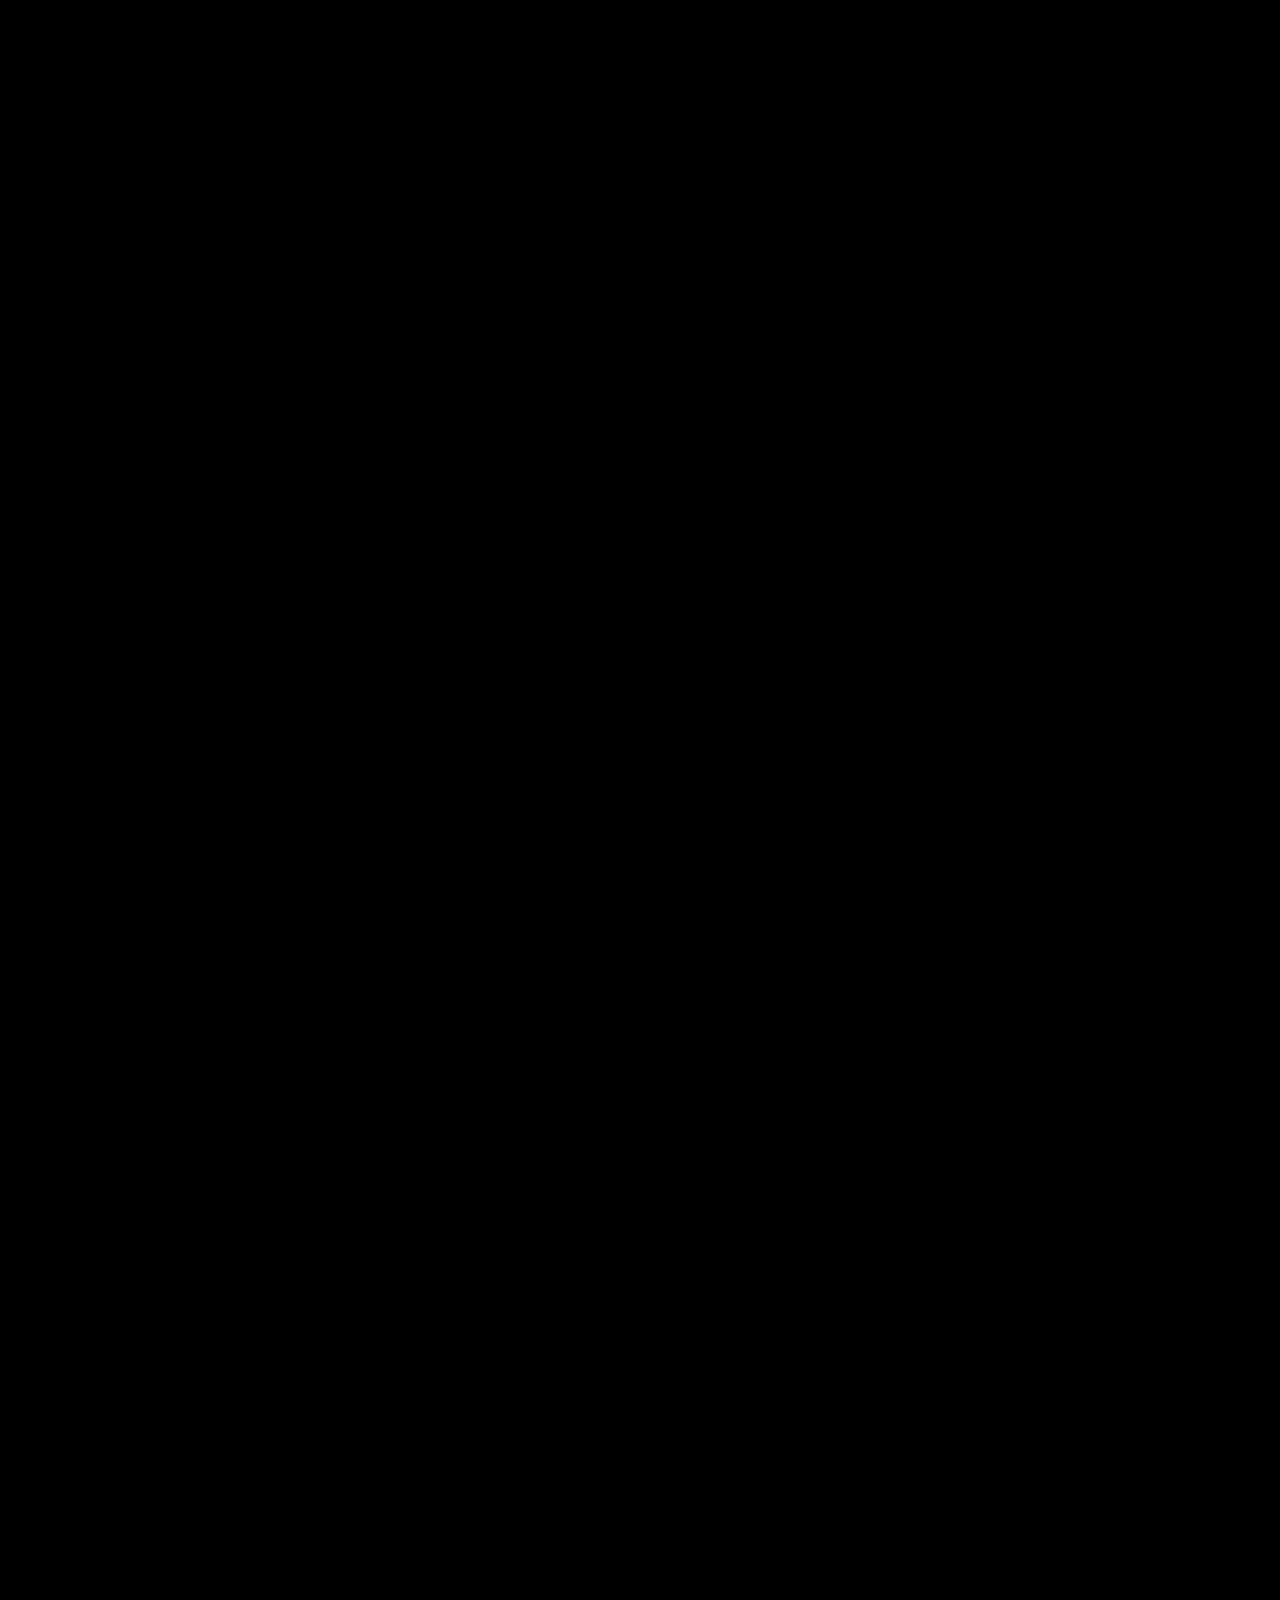
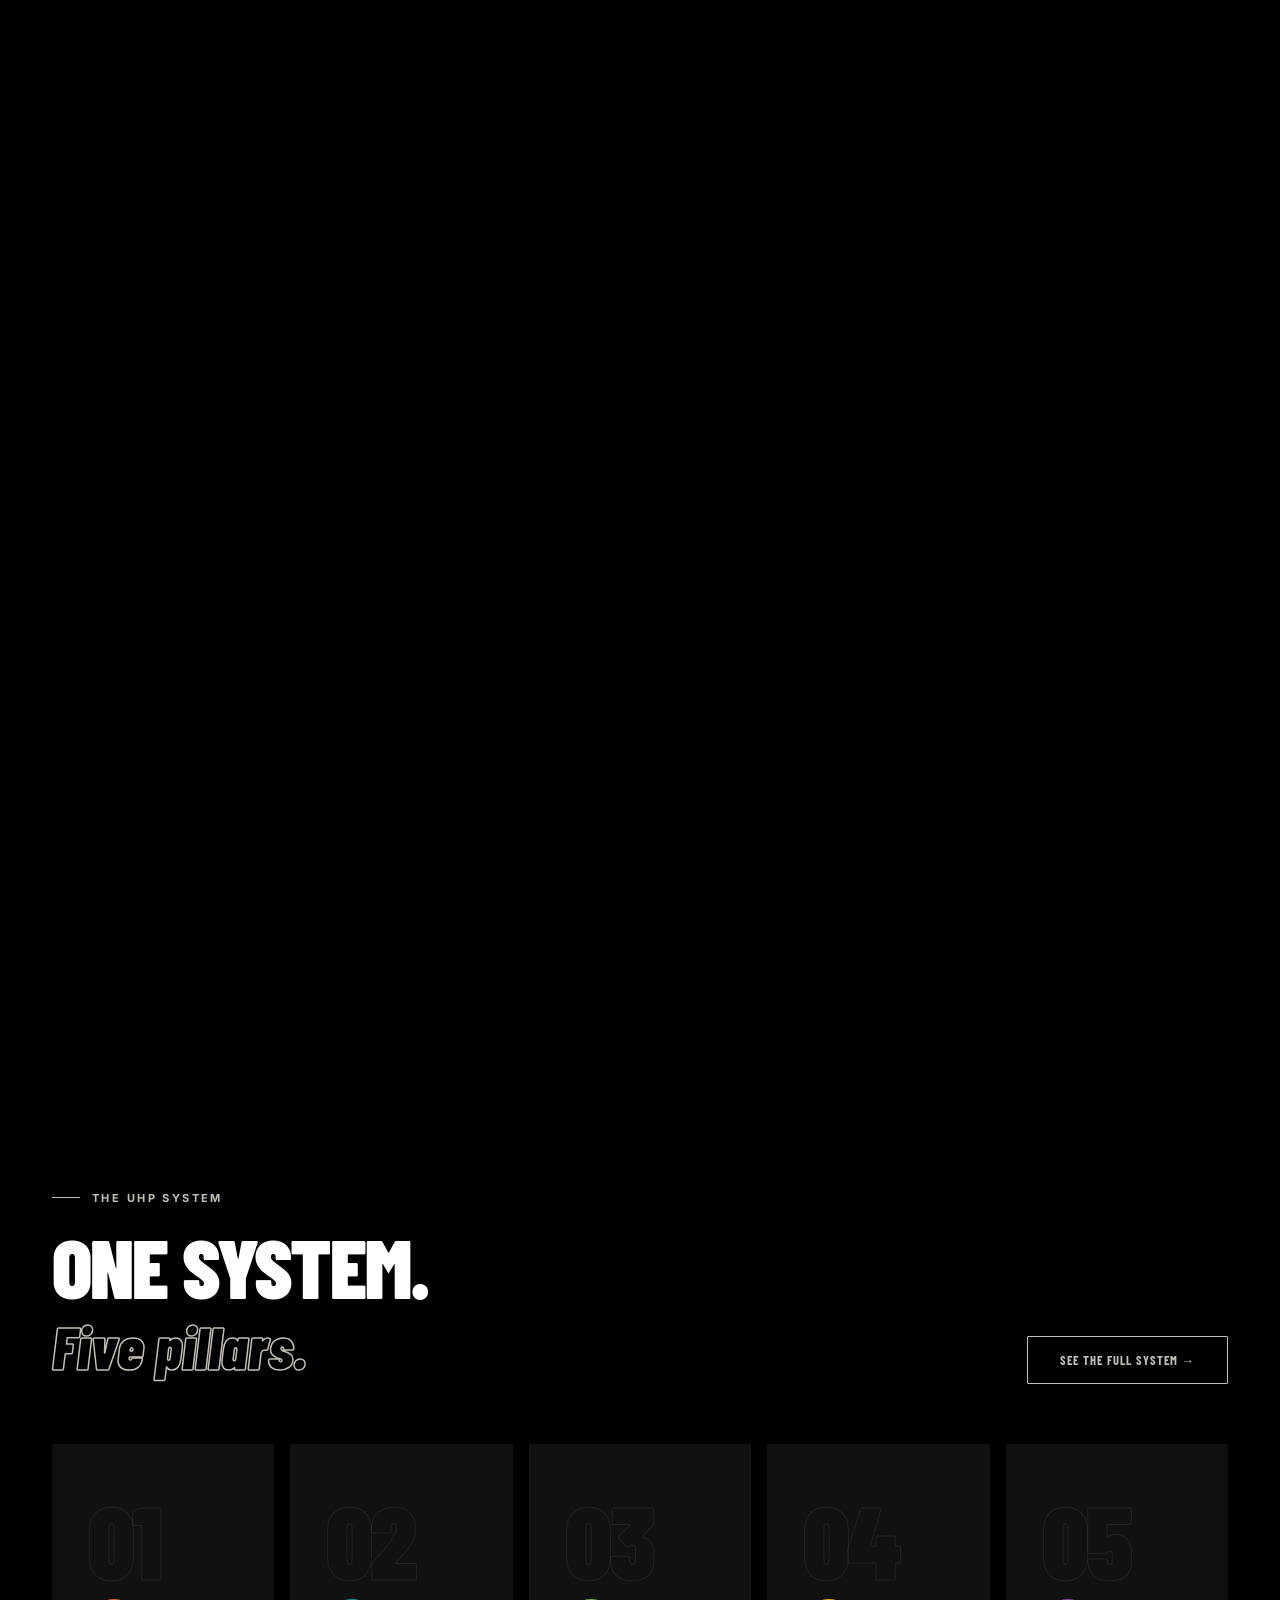
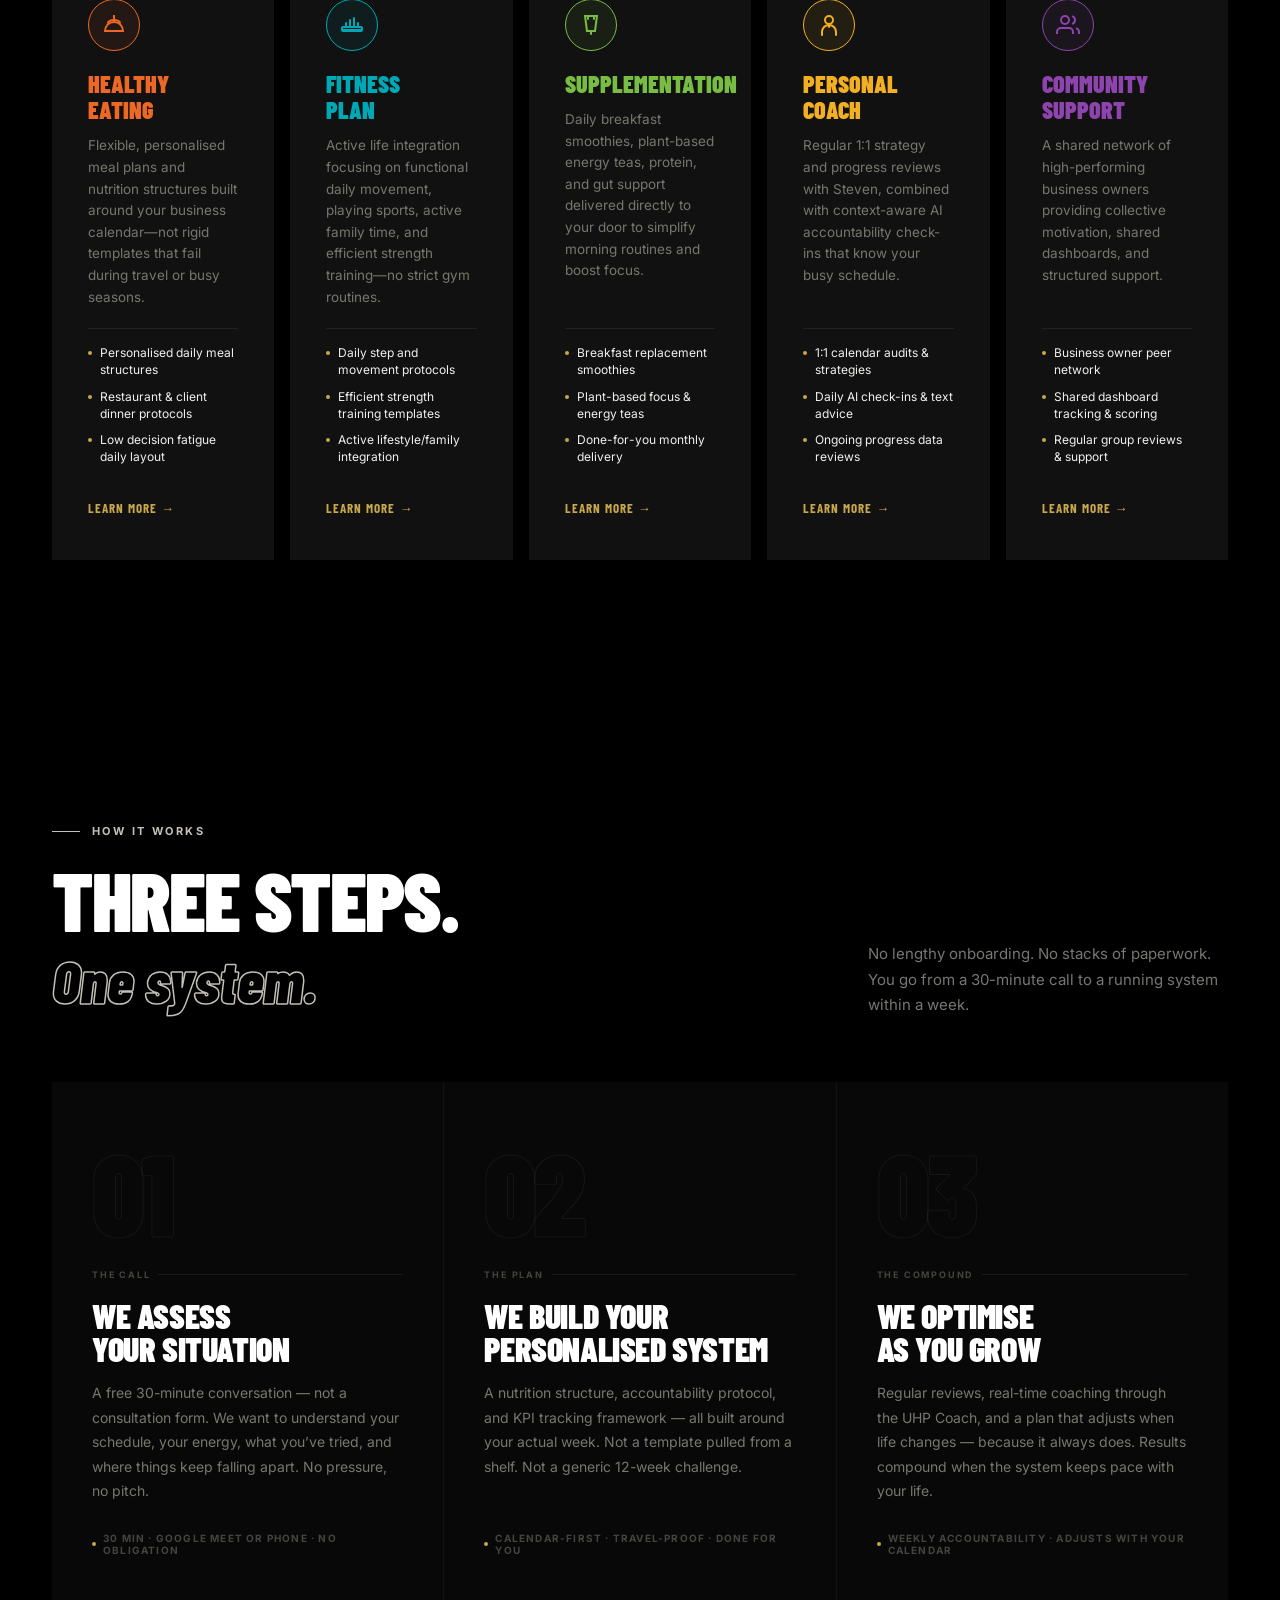
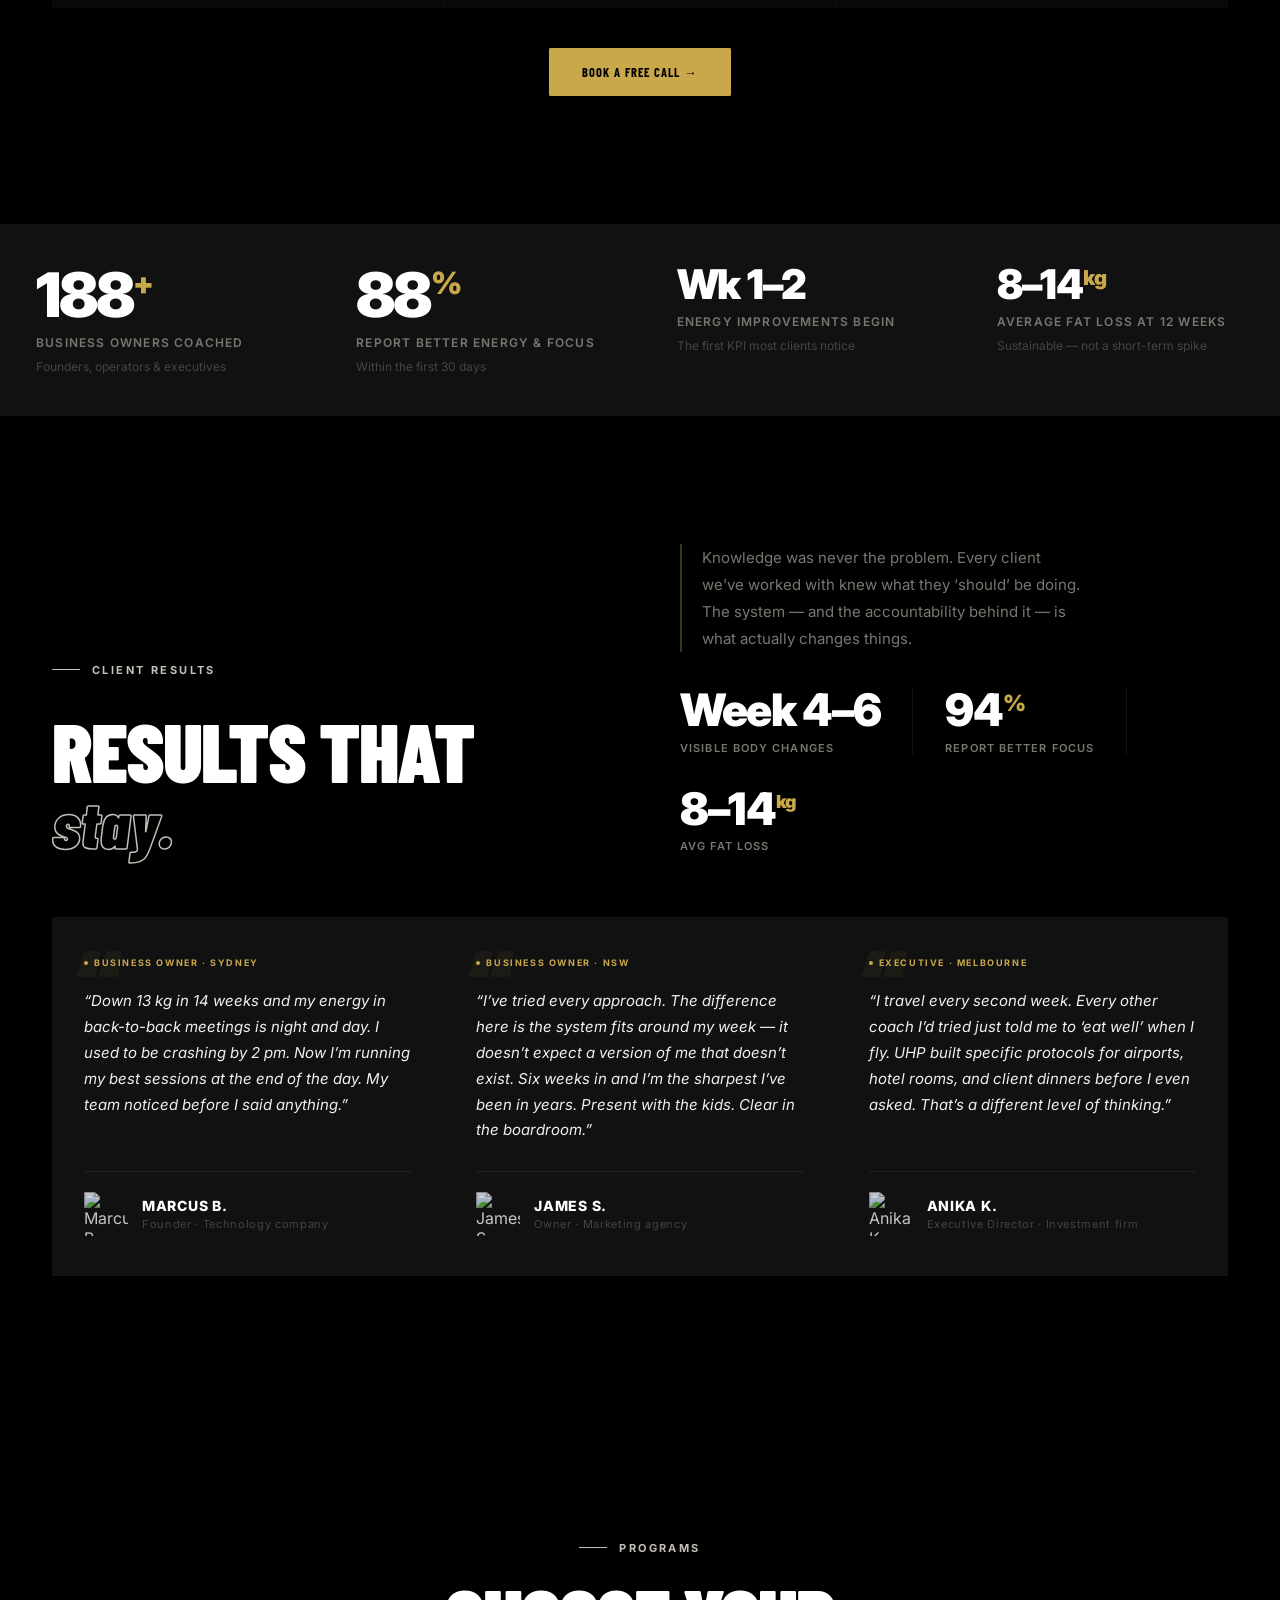
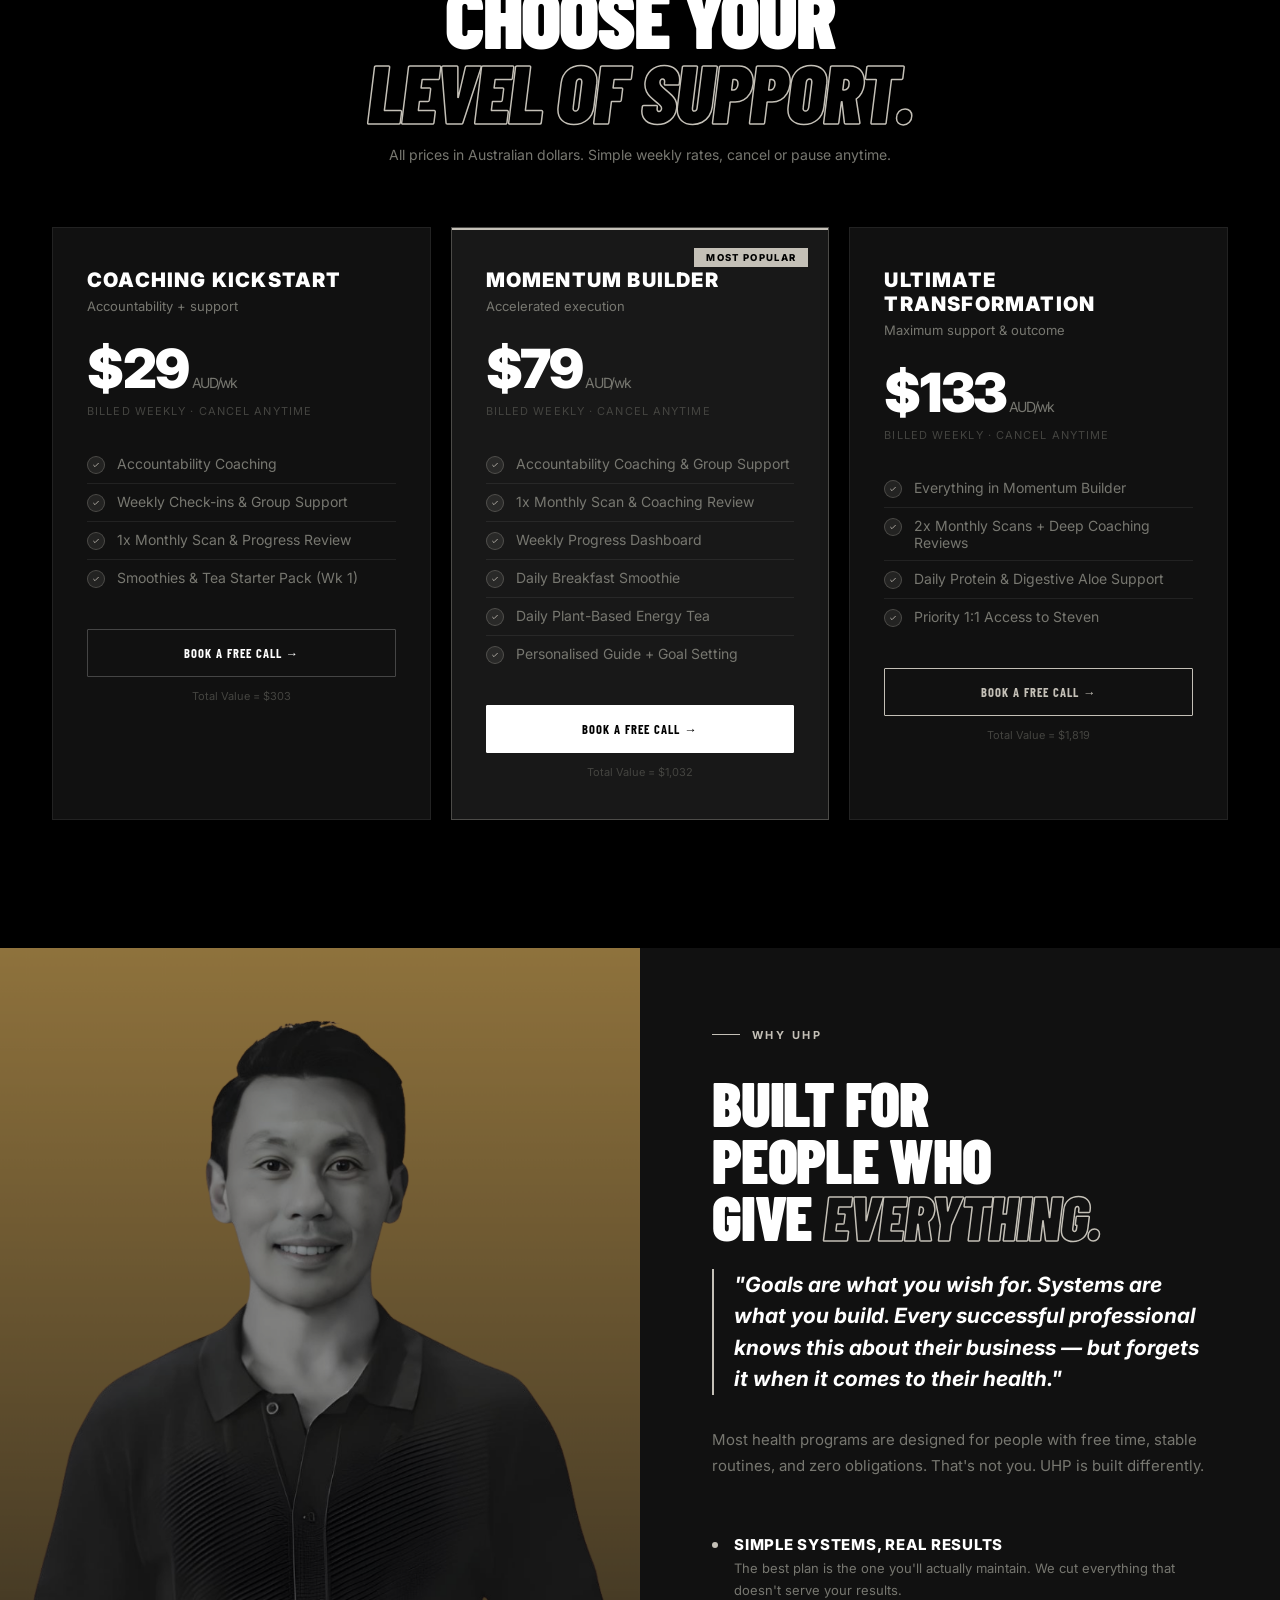
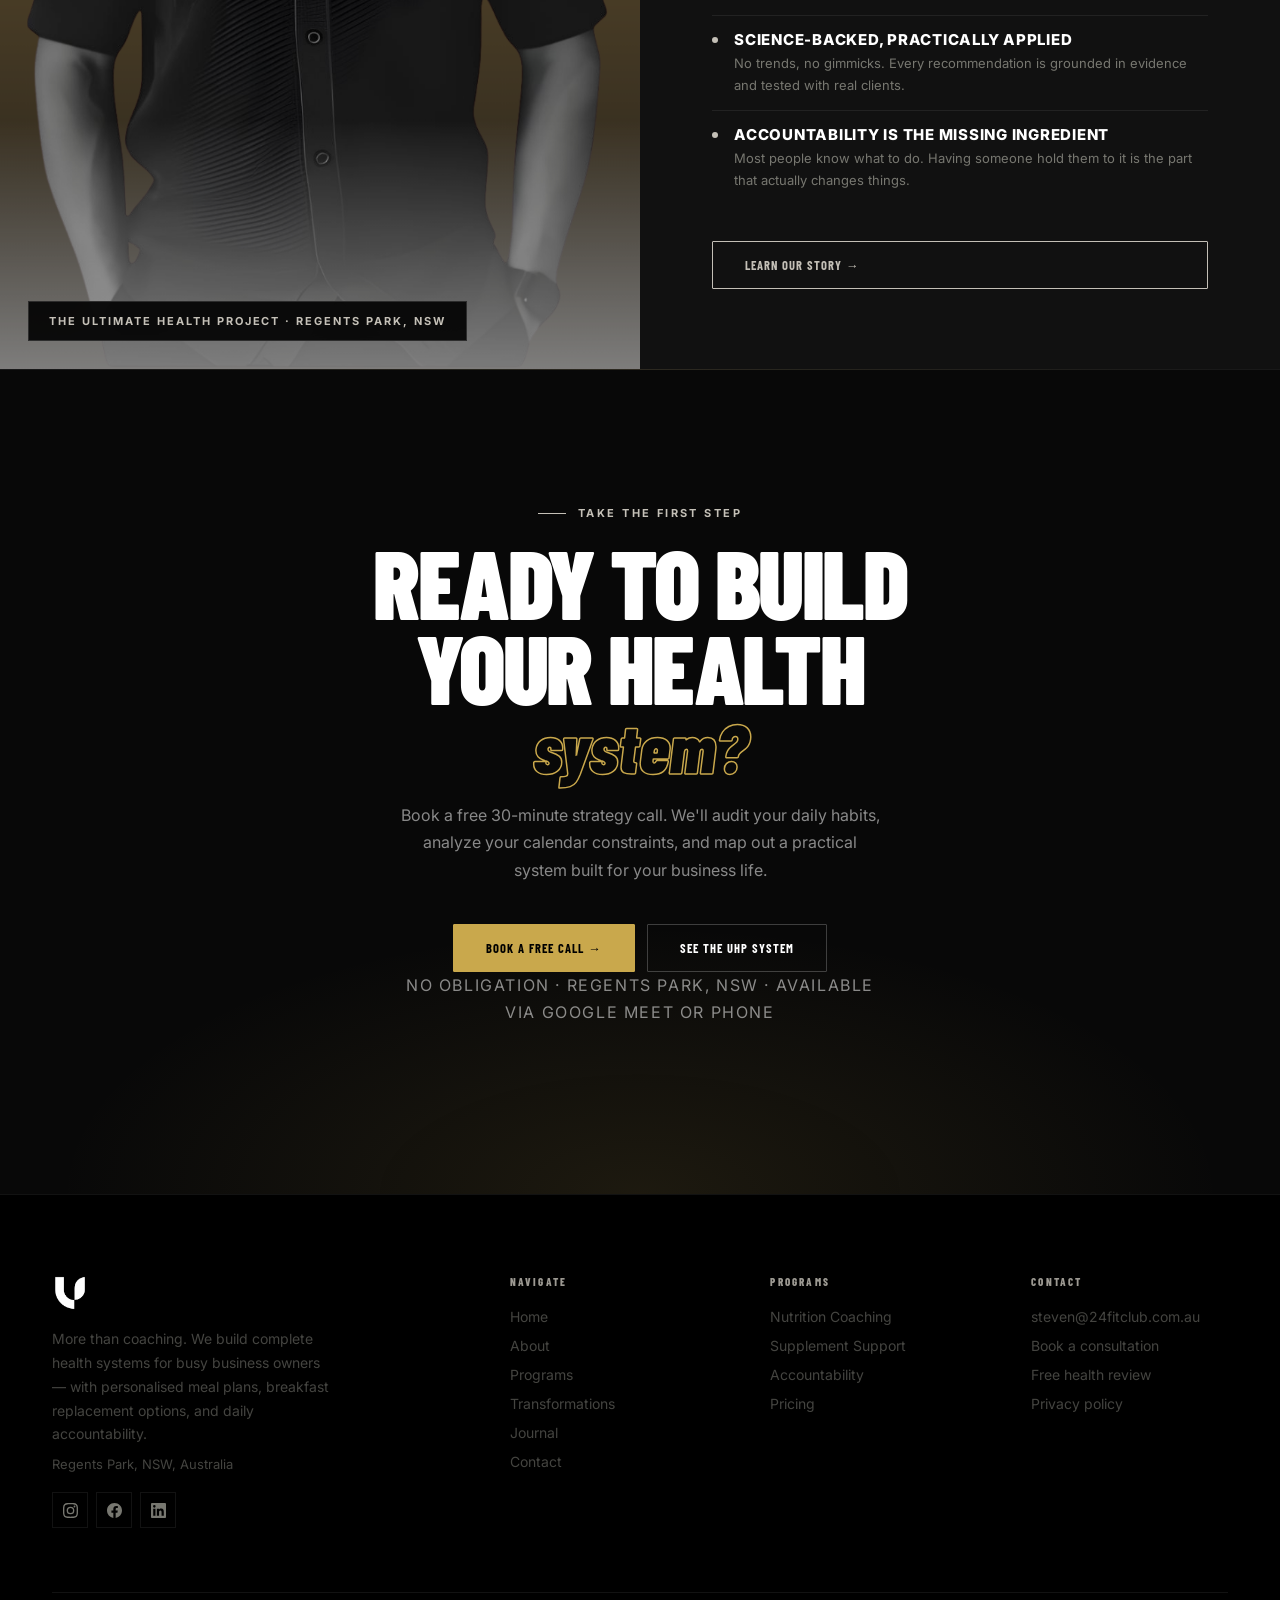
==== commit f534c7f3: "feat(homepage): add photo background layers for Slide 01 and Slide 02 in story scroll section" ====
--- a/index.html
+++ b/index.html
@@ -93,19 +93,10 @@
   justify-content: center;
   overflow: hidden;
 }
+#story-bg-img-1,
+#story-bg-img-2,
+#story-bg-img-3,
 #story-bg-img {
-  position: absolute;
-  inset: 0;
-  z-index: 0;
-  background-image: url('assets/founder_burnout.jpg');
-  background-size: cover;
-  background-position: center;
-  opacity: 0;
-  transition: opacity 0.6s ease, transform 0.6s ease;
-  filter: grayscale(15%);
-  transform: scale(1.02);
-}
-#story-bg-img-active {
   position: absolute;
   inset: 0;
   z-index: 0;
@@ -114,6 +105,19 @@
   opacity: 0;
   transition: opacity 0.6s ease, transform 0.6s ease;
   transform: scale(1.02);
+}
+#story-bg-img-1 {
+  background-image: url('assets/decision_fatigue.jpg');
+}
+#story-bg-img-2 {
+  background-image: url('assets/founder_burnout.jpg');
+}
+#story-bg-img-3 {
+  background-image: url('assets/active_lifestyle.jpg');
+}
+#story-bg-img {
+  background-image: url('assets/founder_burnout.jpg');
+  filter: grayscale(15%);
 }
 #story-overlay {
   position: absolute;
@@ -255,6 +259,9 @@
     overflow: visible !important;
     padding: 80px 0 60px;
   }
+  #story-bg-img-1,
+  #story-bg-img-2,
+  #story-bg-img-3,
   #story-bg-img {
     display: none;
   }
@@ -1013,8 +1020,10 @@
   <div id="story-sticky">
     
     <!-- Immersive Background Image Layers -->
+    <div id="story-bg-img-1"></div>
+    <div id="story-bg-img-2"></div>
+    <div id="story-bg-img-3"></div>
     <div id="story-bg-img"></div>
-    <div id="story-bg-img-active" style="background-image: url('assets/active_lifestyle.jpg');"></div>
     
     <!-- Dark overlay to ensure text contrast -->
     <div id="story-overlay"></div>
@@ -2385,8 +2394,10 @@
 /* === PROBLEM STORYTELLER SCROLL SCRUB === */
 (function() {
   var container = document.getElementById('story-scroll-section');
+  var bgImg1 = document.getElementById('story-bg-img-1');
+  var bgImg2 = document.getElementById('story-bg-img-2');
+  var bgImg3 = document.getElementById('story-bg-img-3');
   var bgImg = document.getElementById('story-bg-img');
-  var bgActiveImg = document.getElementById('story-bg-img-active');
   var slides = document.querySelectorAll('.story-slide');
   var dots = document.querySelectorAll('.story-dot');
   if (!container || slides.length === 0) return;
@@ -2404,31 +2415,32 @@
     var cardIndex = Math.floor(progress * 4.99); // yields 0 to 4
 
     // Background image opacity and transform behaviors
-    if (bgImg && bgActiveImg) {
-      if (cardIndex === 2) {
-        // Slide 3: Routine Friction -> Fade in Active Lifestyle Image
-        bgImg.style.opacity = '0';
-        bgImg.style.transform = 'scale(0.98)';
-        bgActiveImg.style.opacity = '0.45';
-        bgActiveImg.style.transform = 'scale(1.0)';
+    if (bgImg1 && bgImg2 && bgImg3 && bgImg) {
+      bgImg1.style.opacity = '0'; bgImg1.style.transform = 'scale(1.02)';
+      bgImg2.style.opacity = '0'; bgImg2.style.transform = 'scale(1.02)';
+      bgImg3.style.opacity = '0'; bgImg3.style.transform = 'scale(1.02)';
+      bgImg.style.opacity = '0';  bgImg.style.transform = 'scale(1.02)';
+
+      if (cardIndex === 0) {
+        // Slide 1: Decision Fatigue
+        bgImg1.style.opacity = '0.45';
+        bgImg1.style.transform = 'scale(1.0)';
+      } else if (cardIndex === 1) {
+        // Slide 2: Energy Depreciation
+        bgImg2.style.opacity = '0.45';
+        bgImg2.style.transform = 'scale(1.0)';
+      } else if (cardIndex === 2) {
+        // Slide 3: Routine Friction
+        bgImg3.style.opacity = '0.45';
+        bgImg3.style.transform = 'scale(1.0)';
       } else if (cardIndex === 3) {
         // Slide 4: Dramatic Image Reveal
         bgImg.style.opacity = '0.78';
         bgImg.style.transform = 'scale(1.0)';
-        bgActiveImg.style.opacity = '0';
-        bgActiveImg.style.transform = 'scale(1.02)';
       } else if (cardIndex === 4) {
         // Slide 5: Does this sound like you?
-        bgImg.style.opacity = '0.15';
+        bgImg.style.opacity = '0.18';
         bgImg.style.transform = 'scale(0.98)';
-        bgActiveImg.style.opacity = '0';
-        bgActiveImg.style.transform = 'scale(1.02)';
-      } else {
-        // Slide 1 & 2: Decision Fatigue & Energy Depreciation
-        bgImg.style.opacity = '0.04';
-        bgImg.style.transform = 'scale(1.02)';
-        bgActiveImg.style.opacity = '0';
-        bgActiveImg.style.transform = 'scale(1.02)';
       }
     }
 
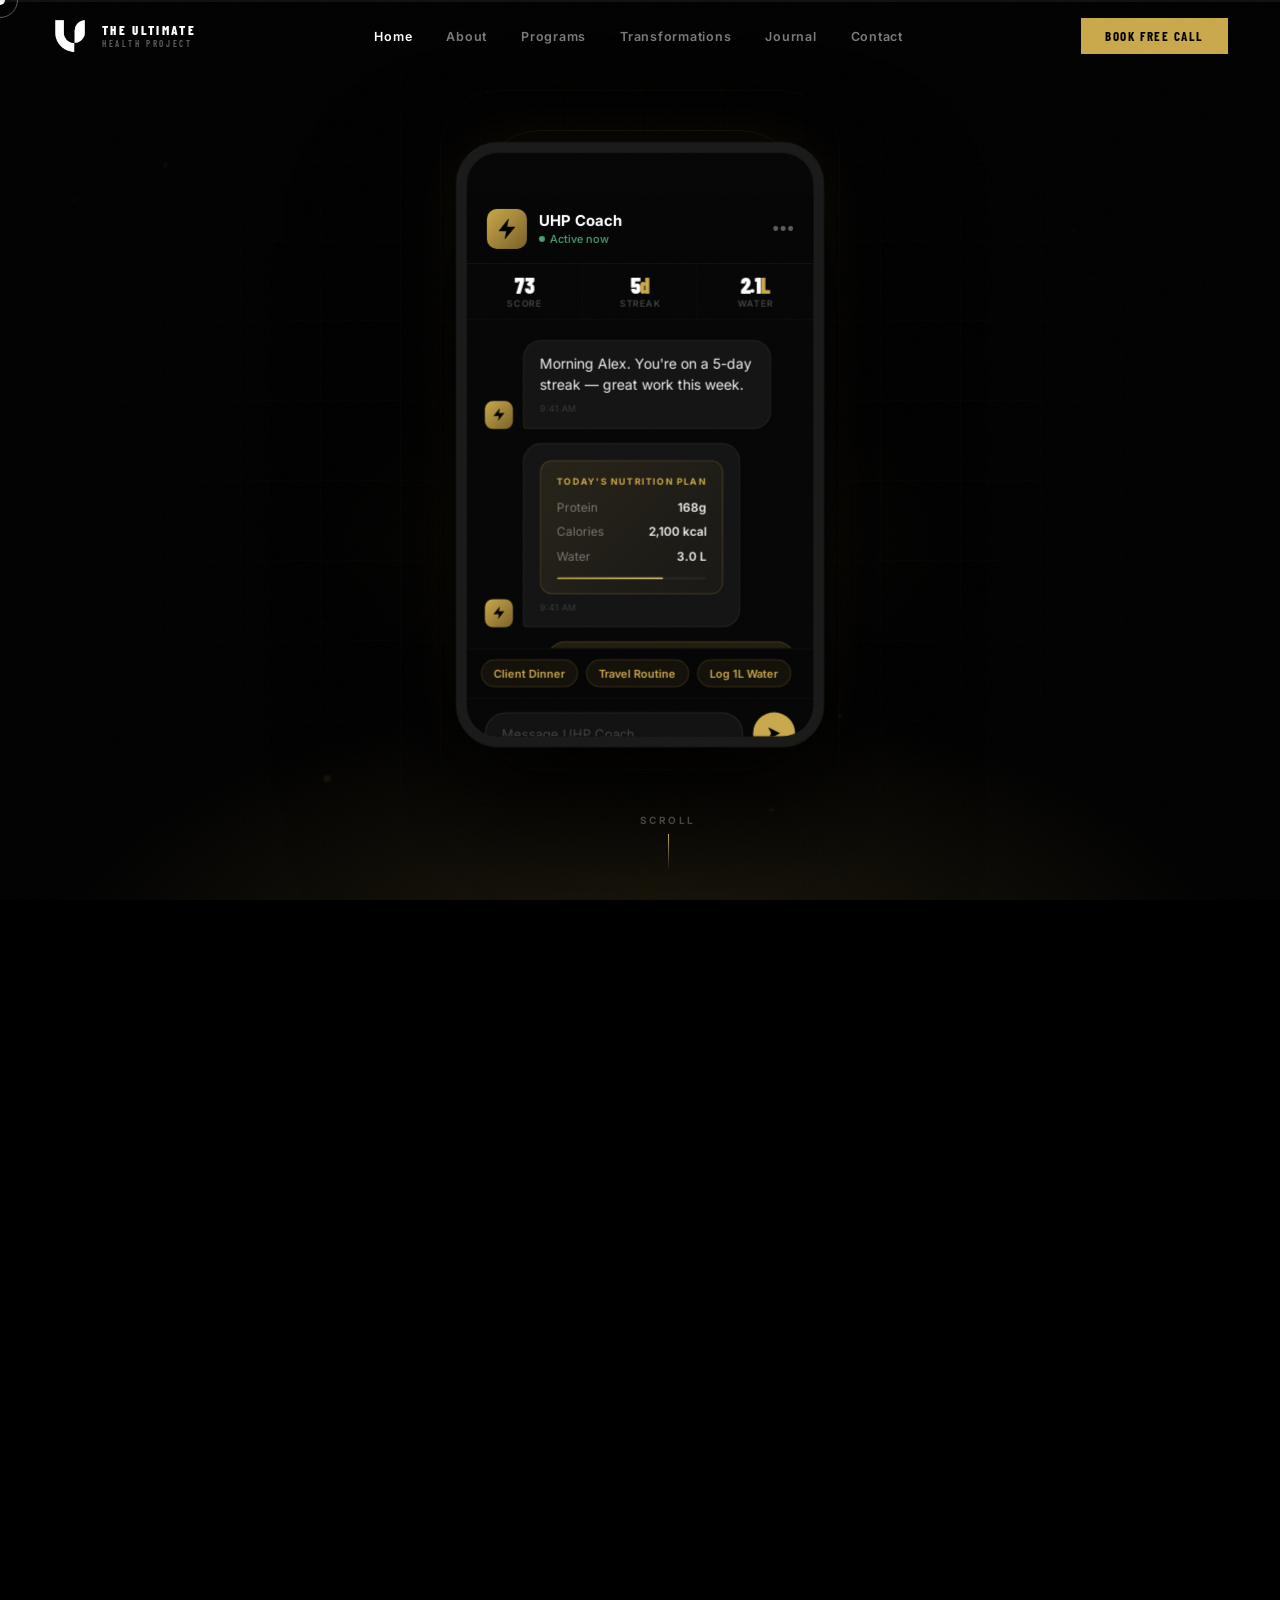
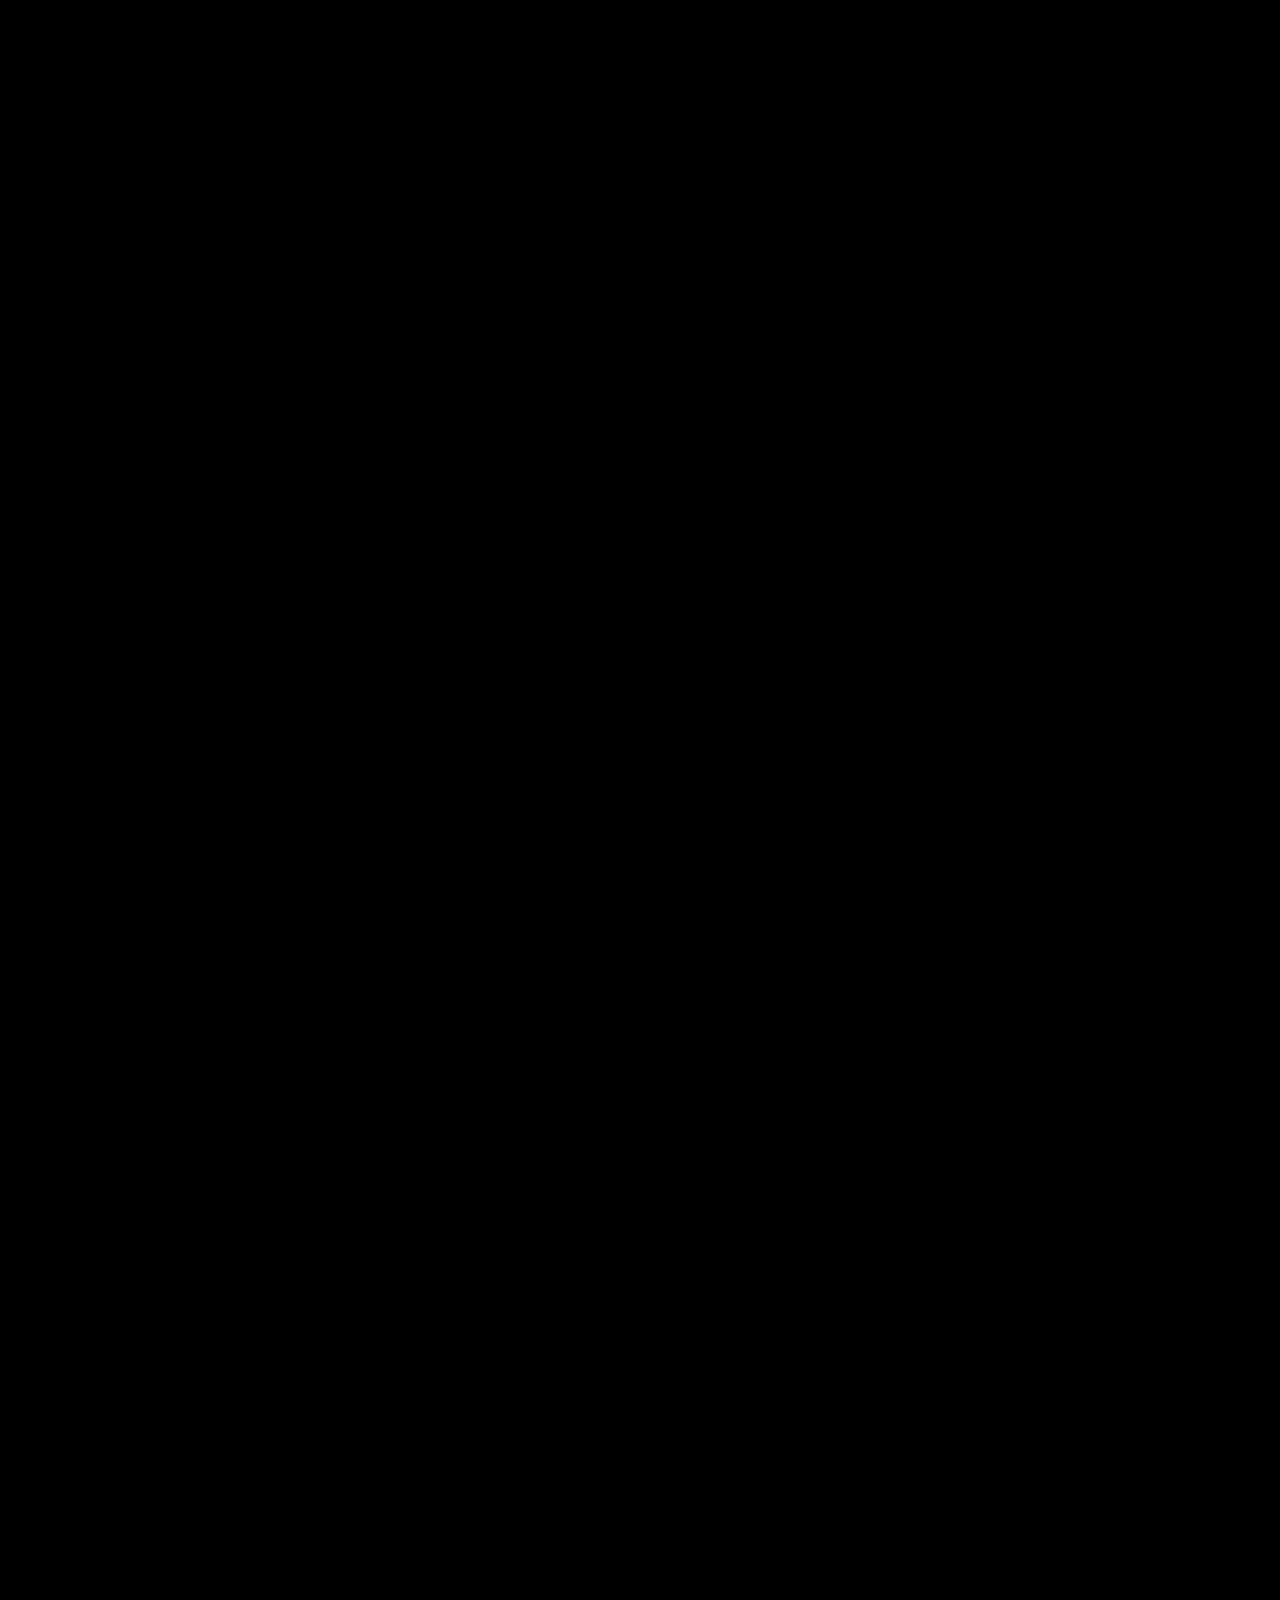
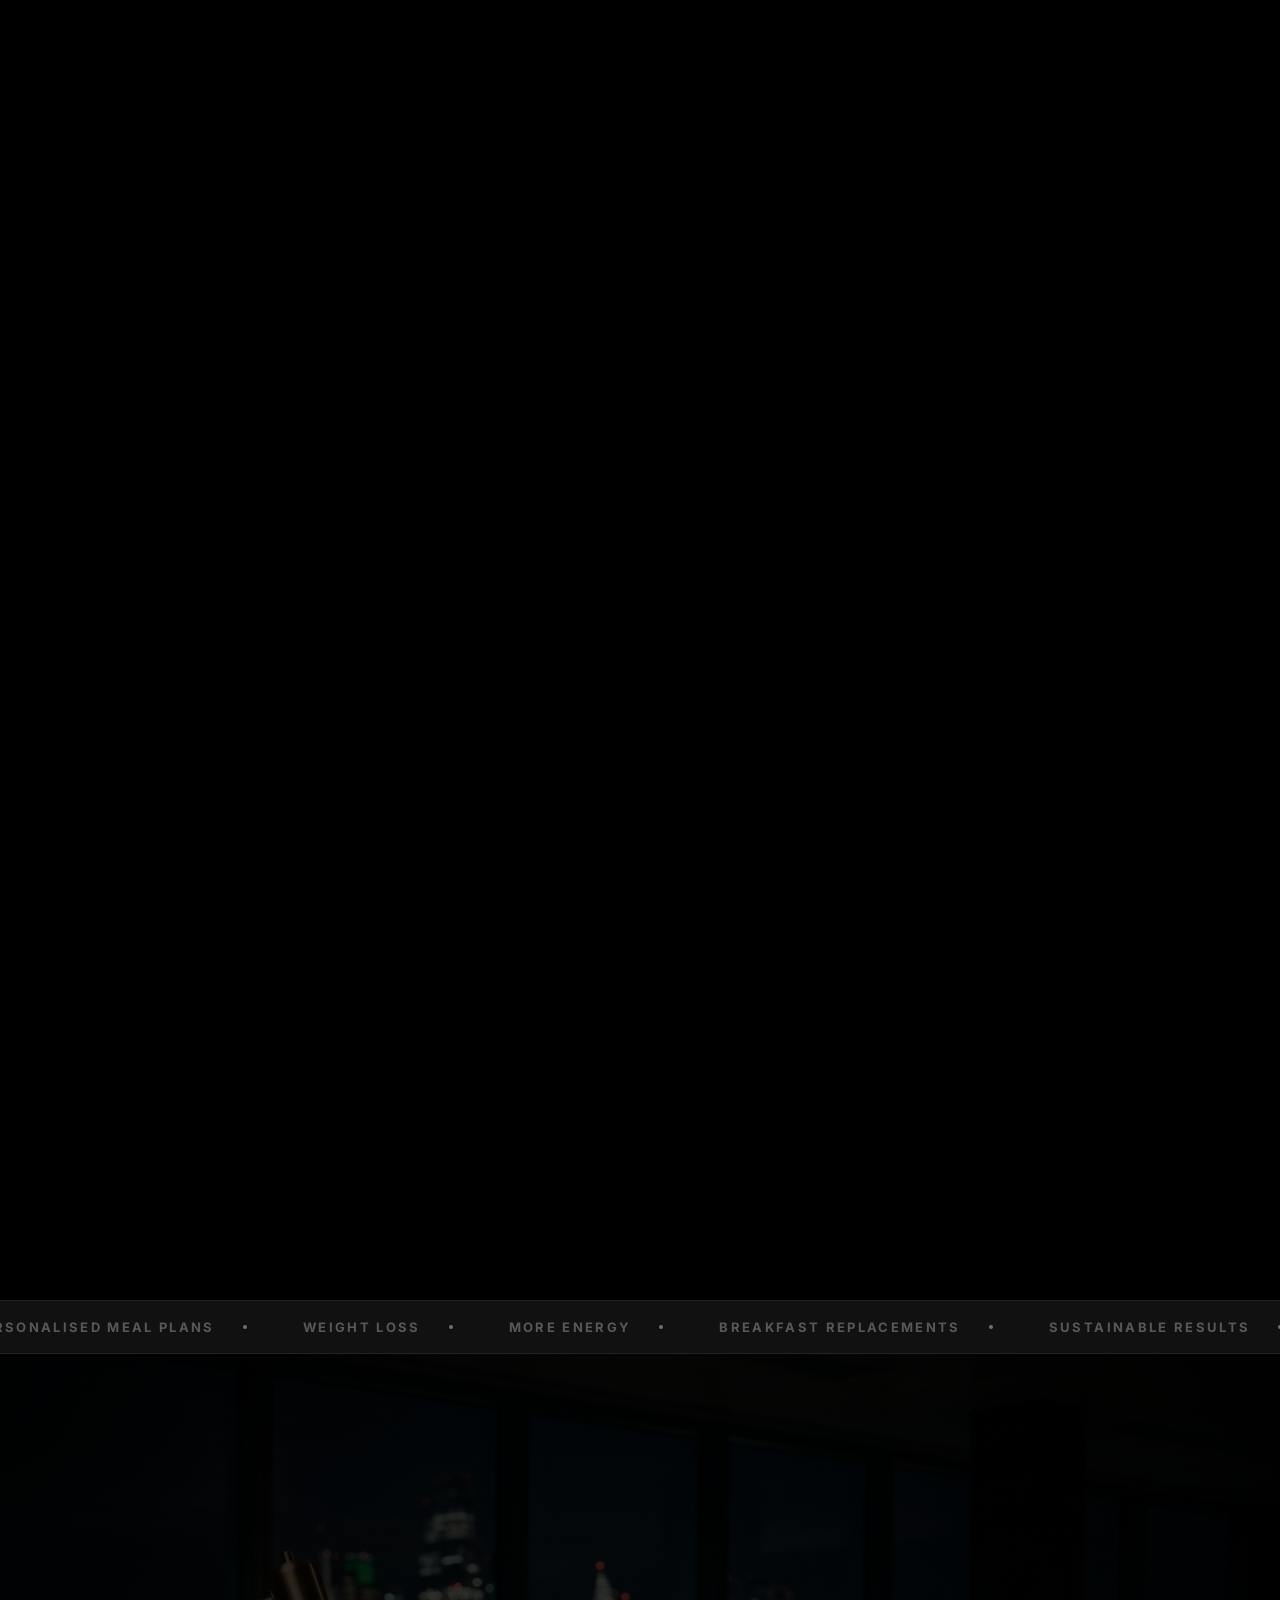
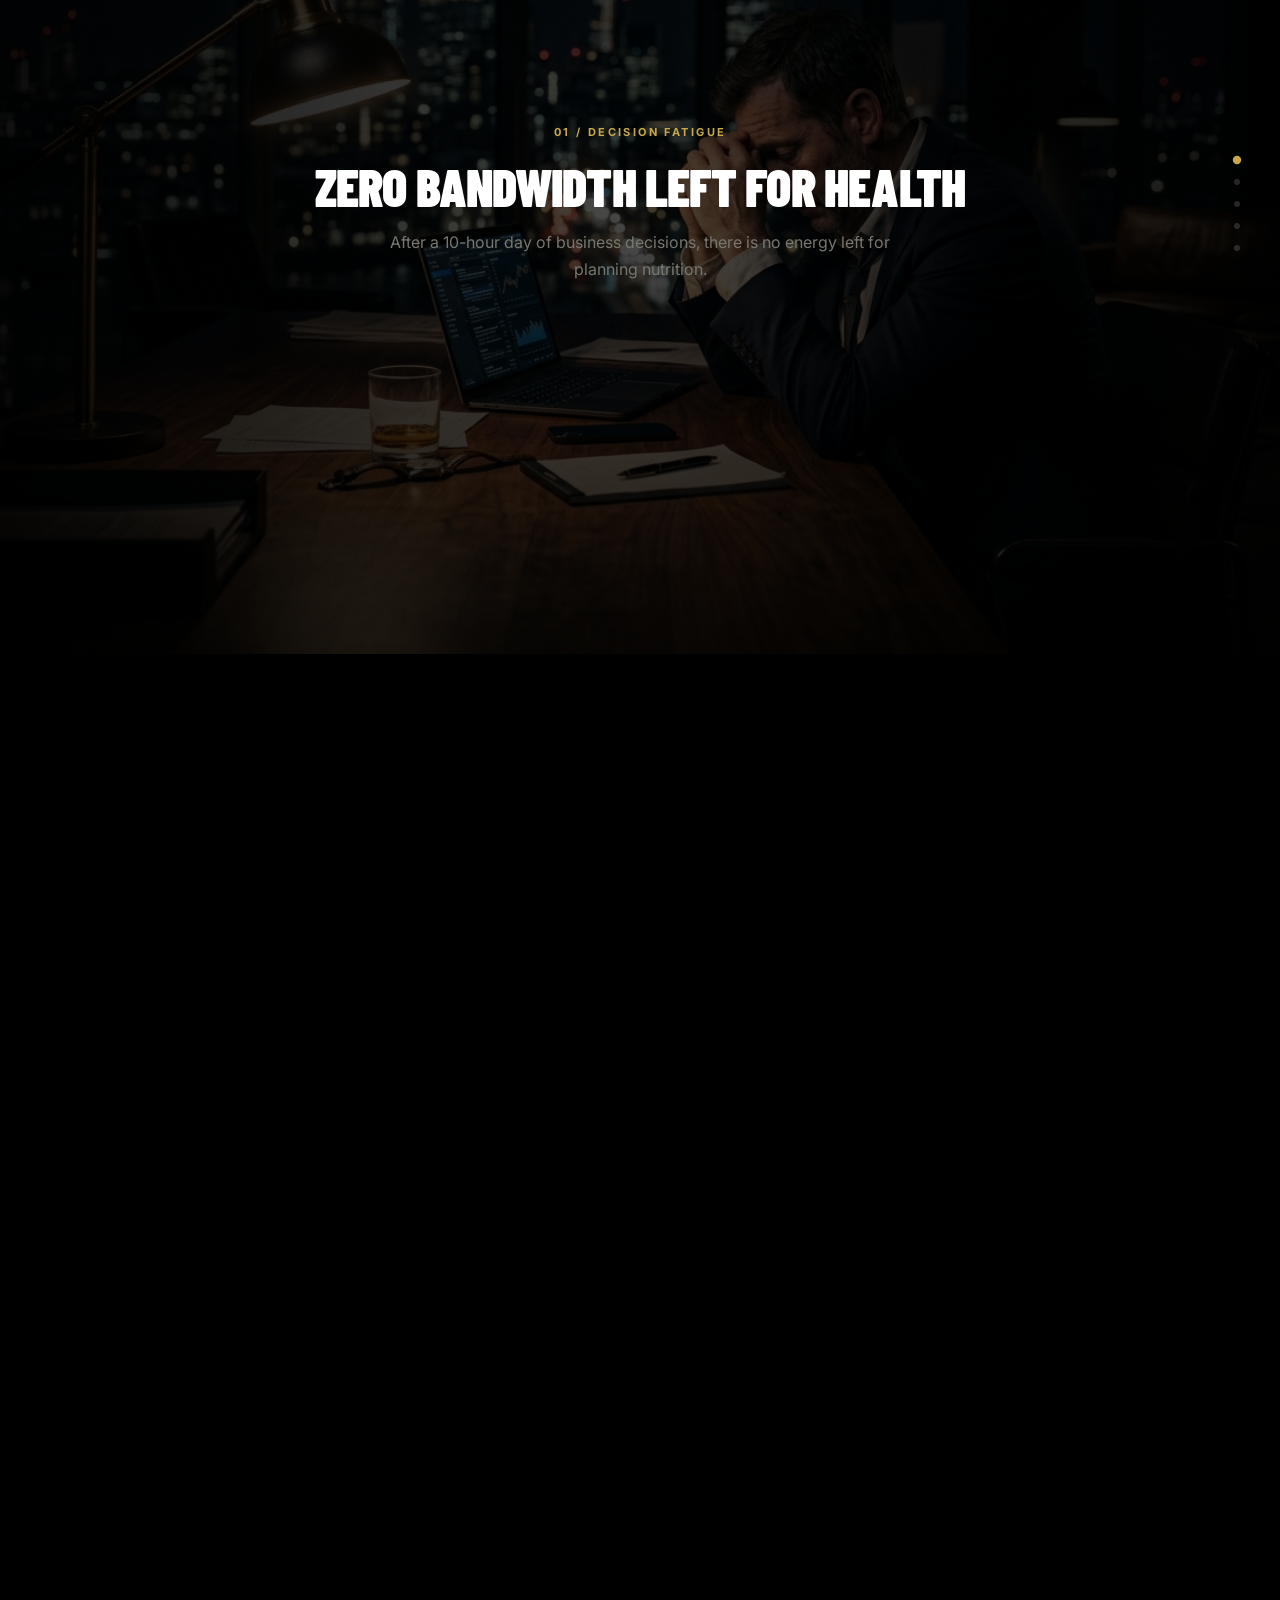
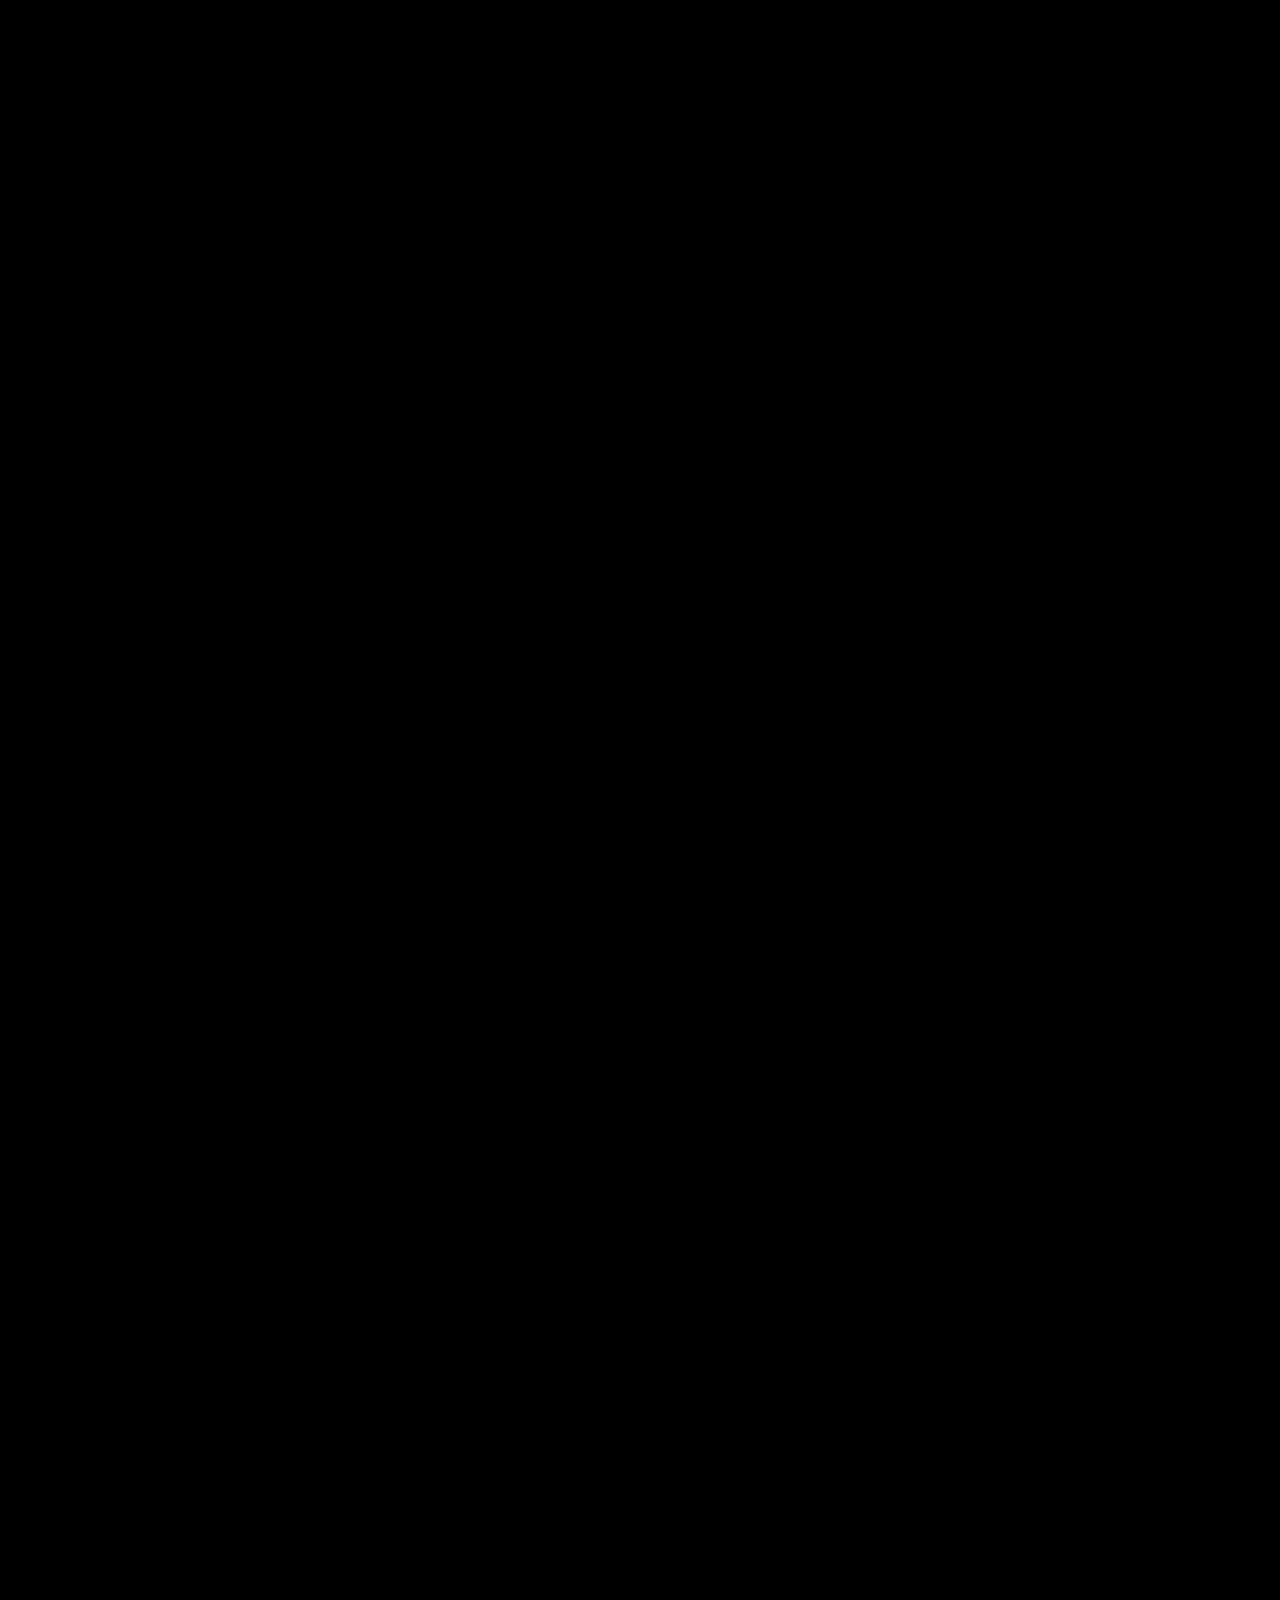
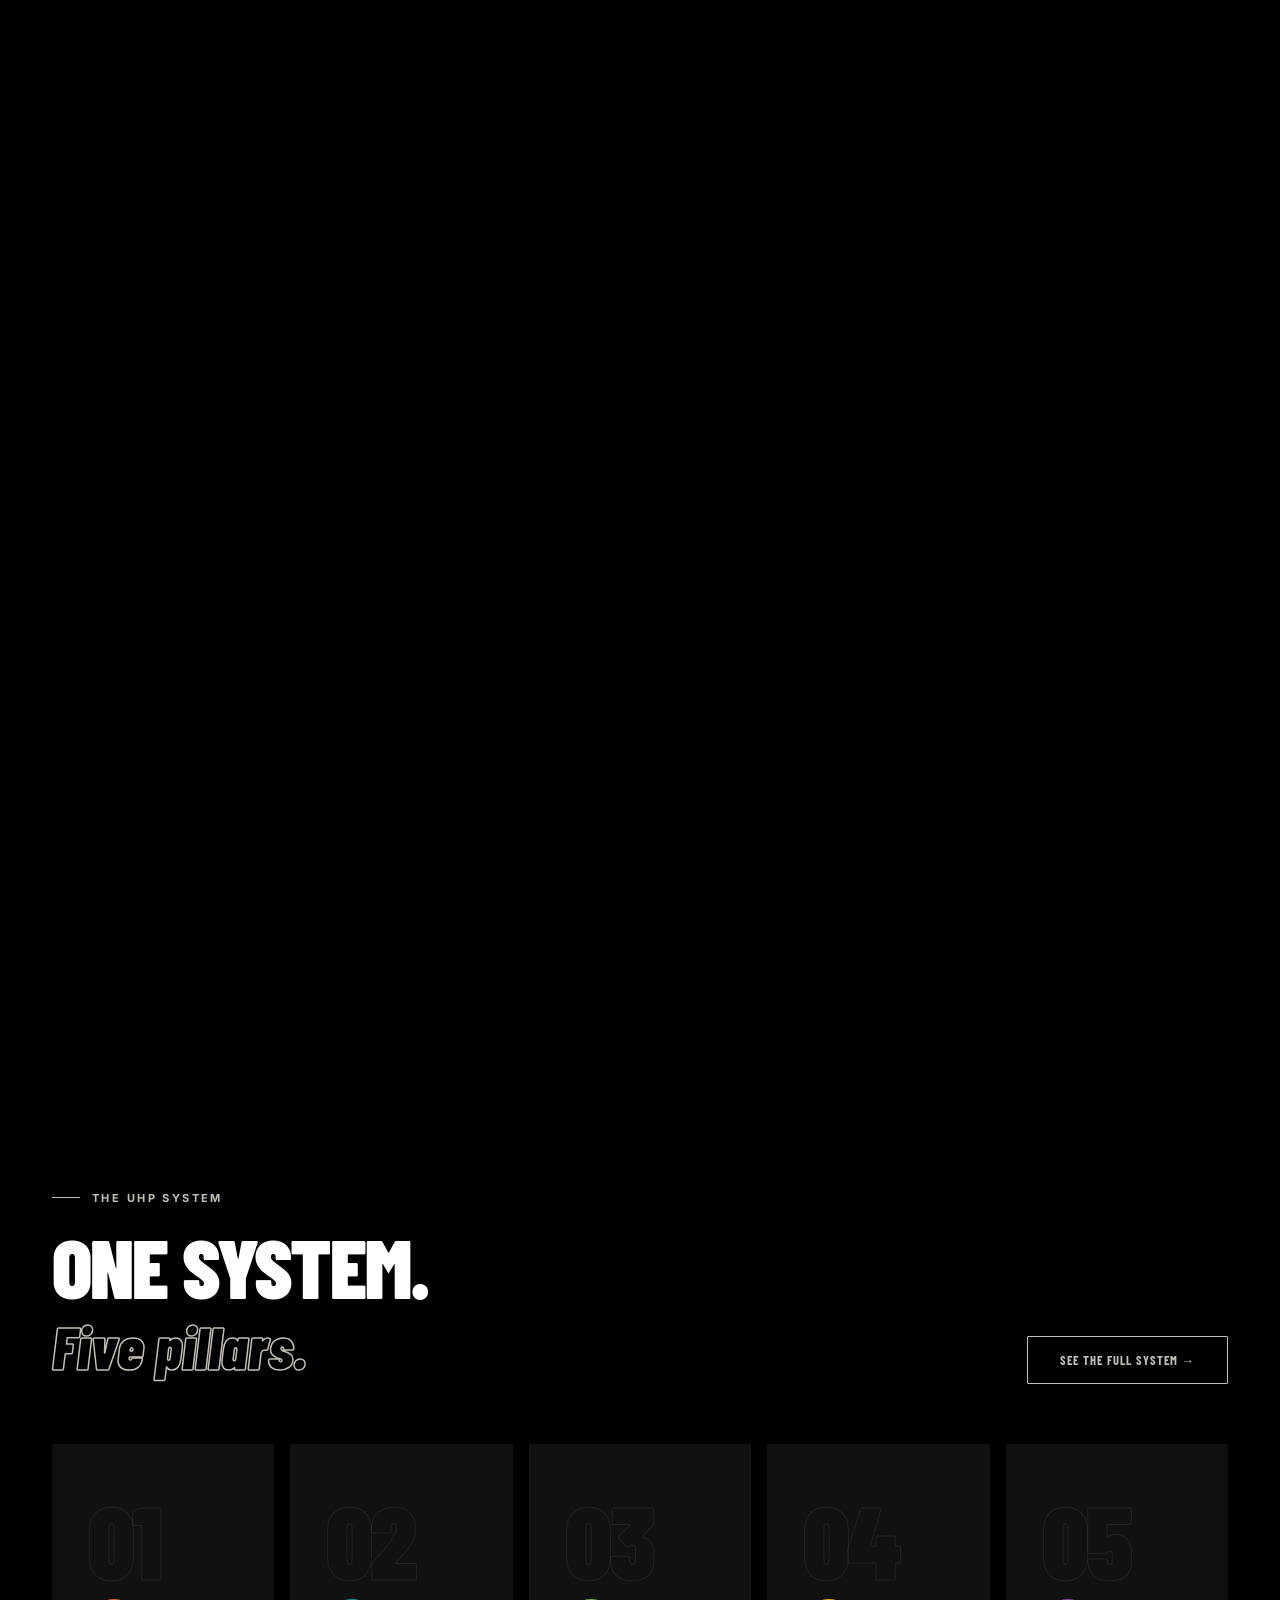
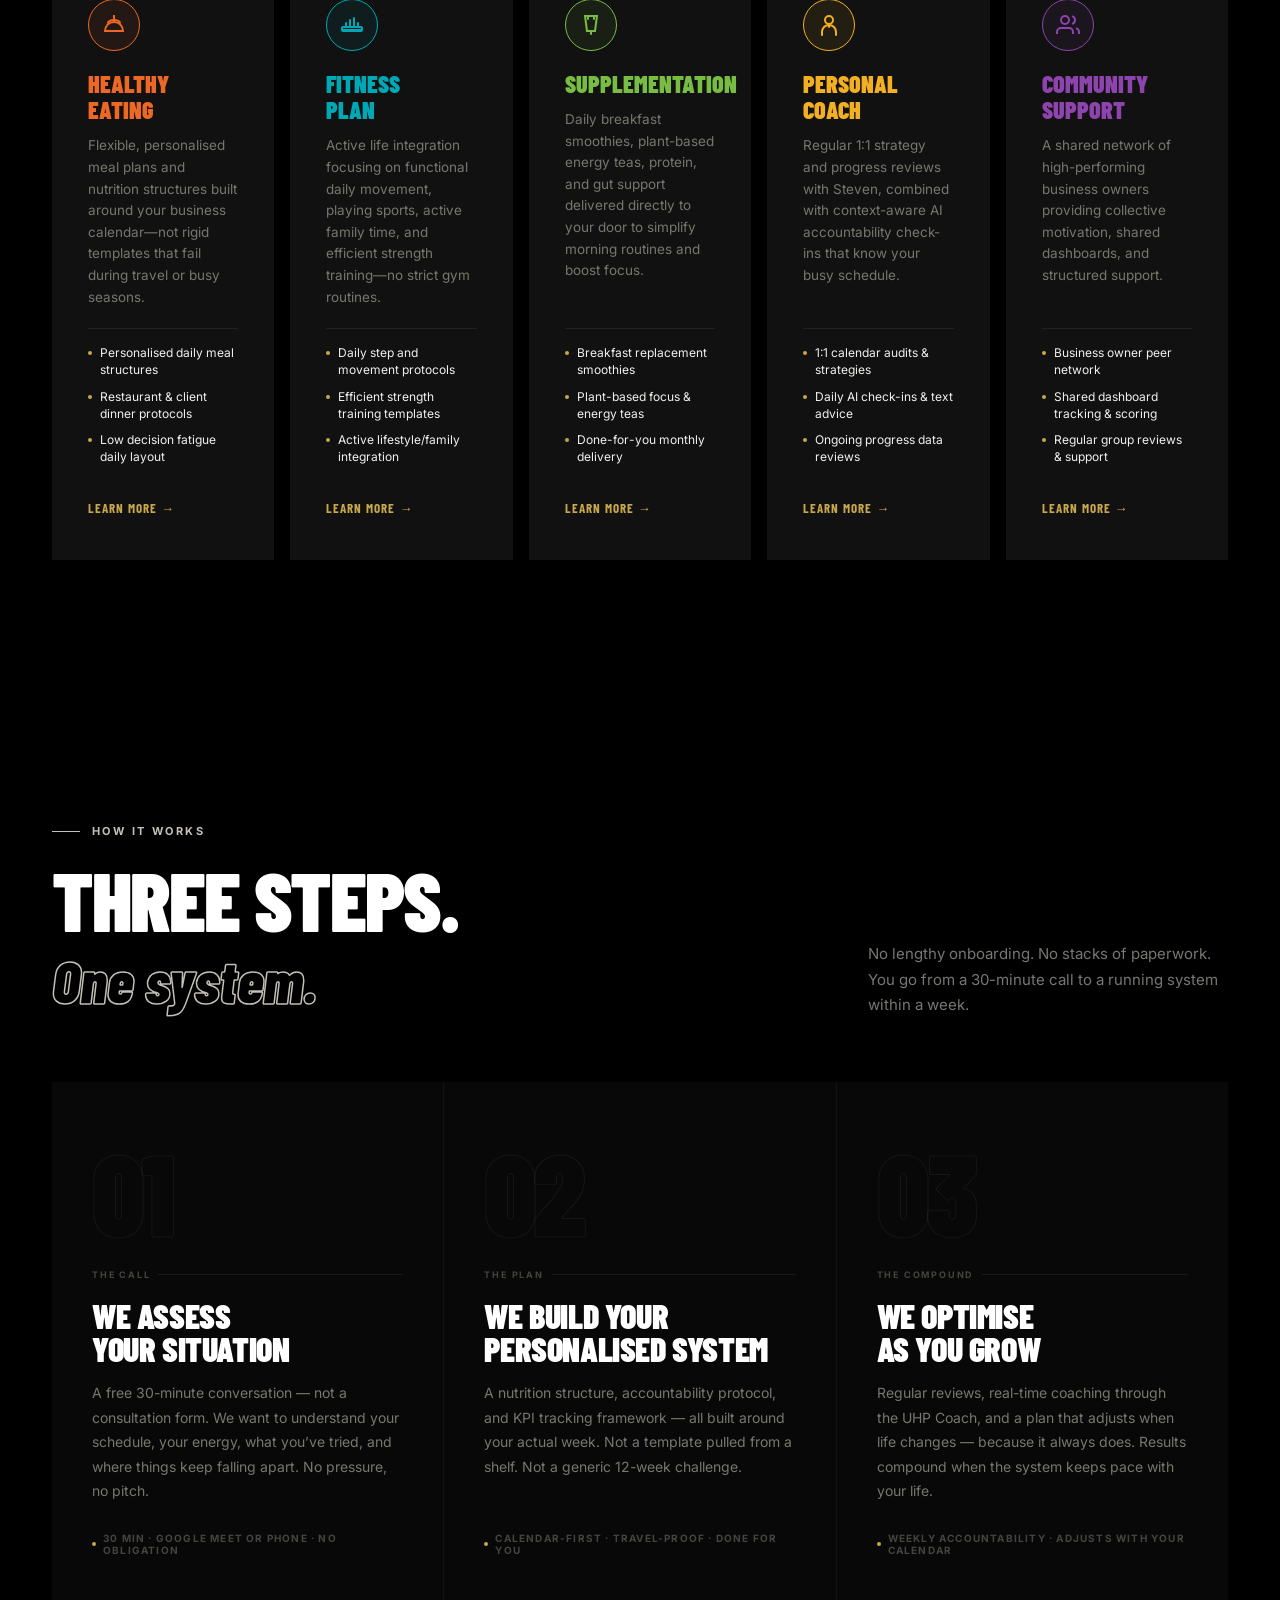
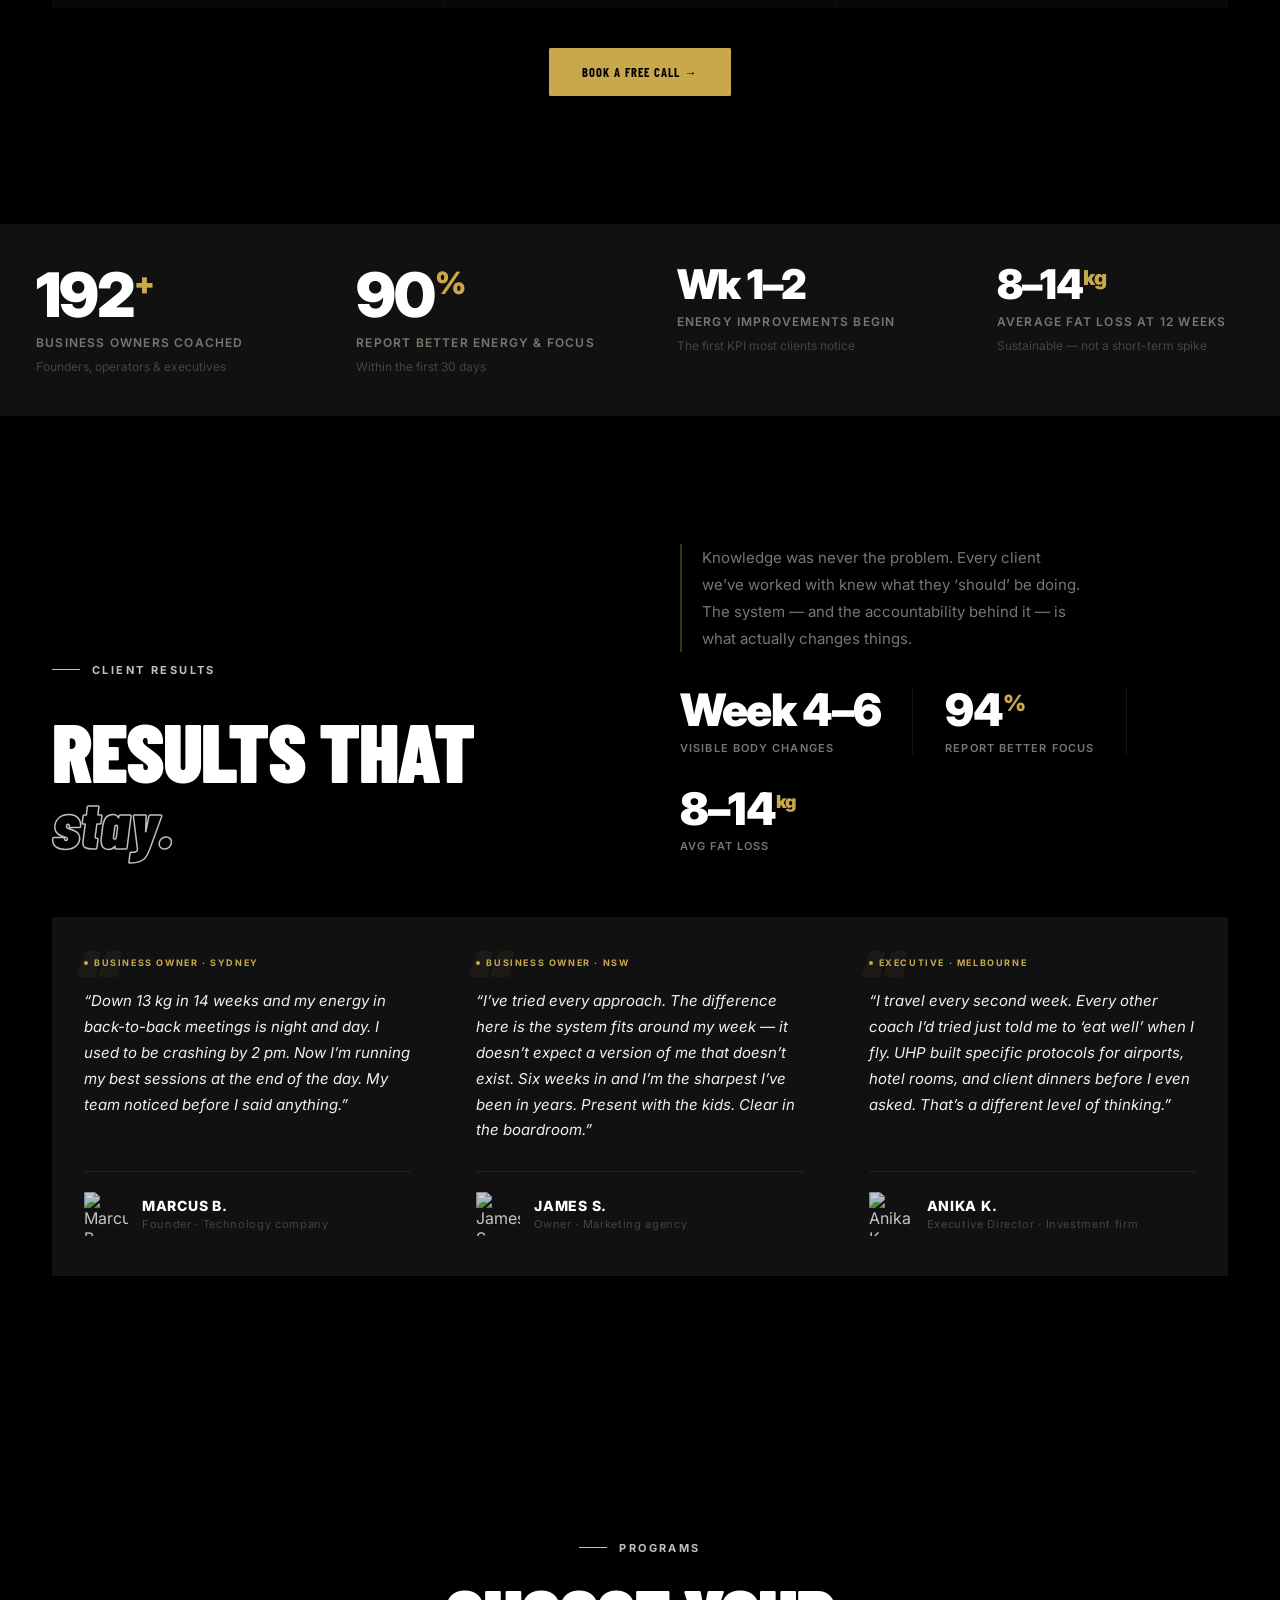
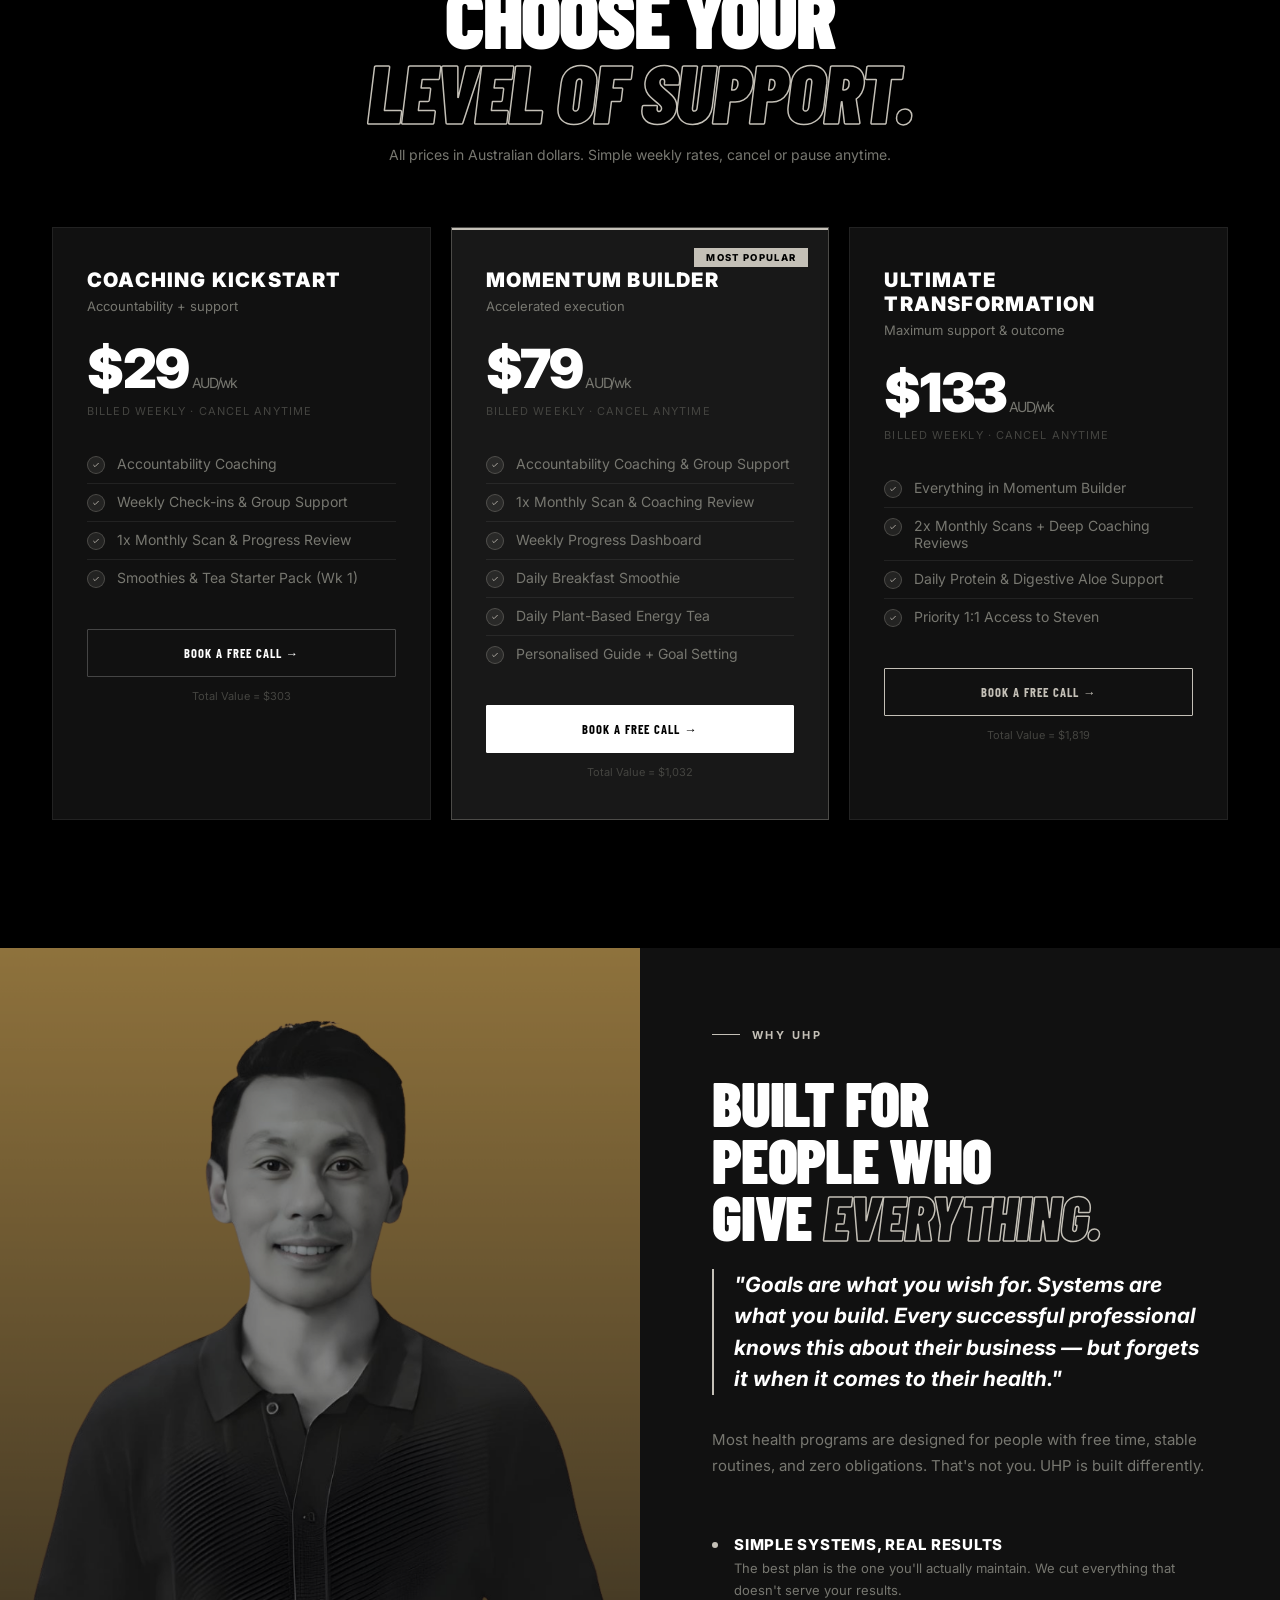
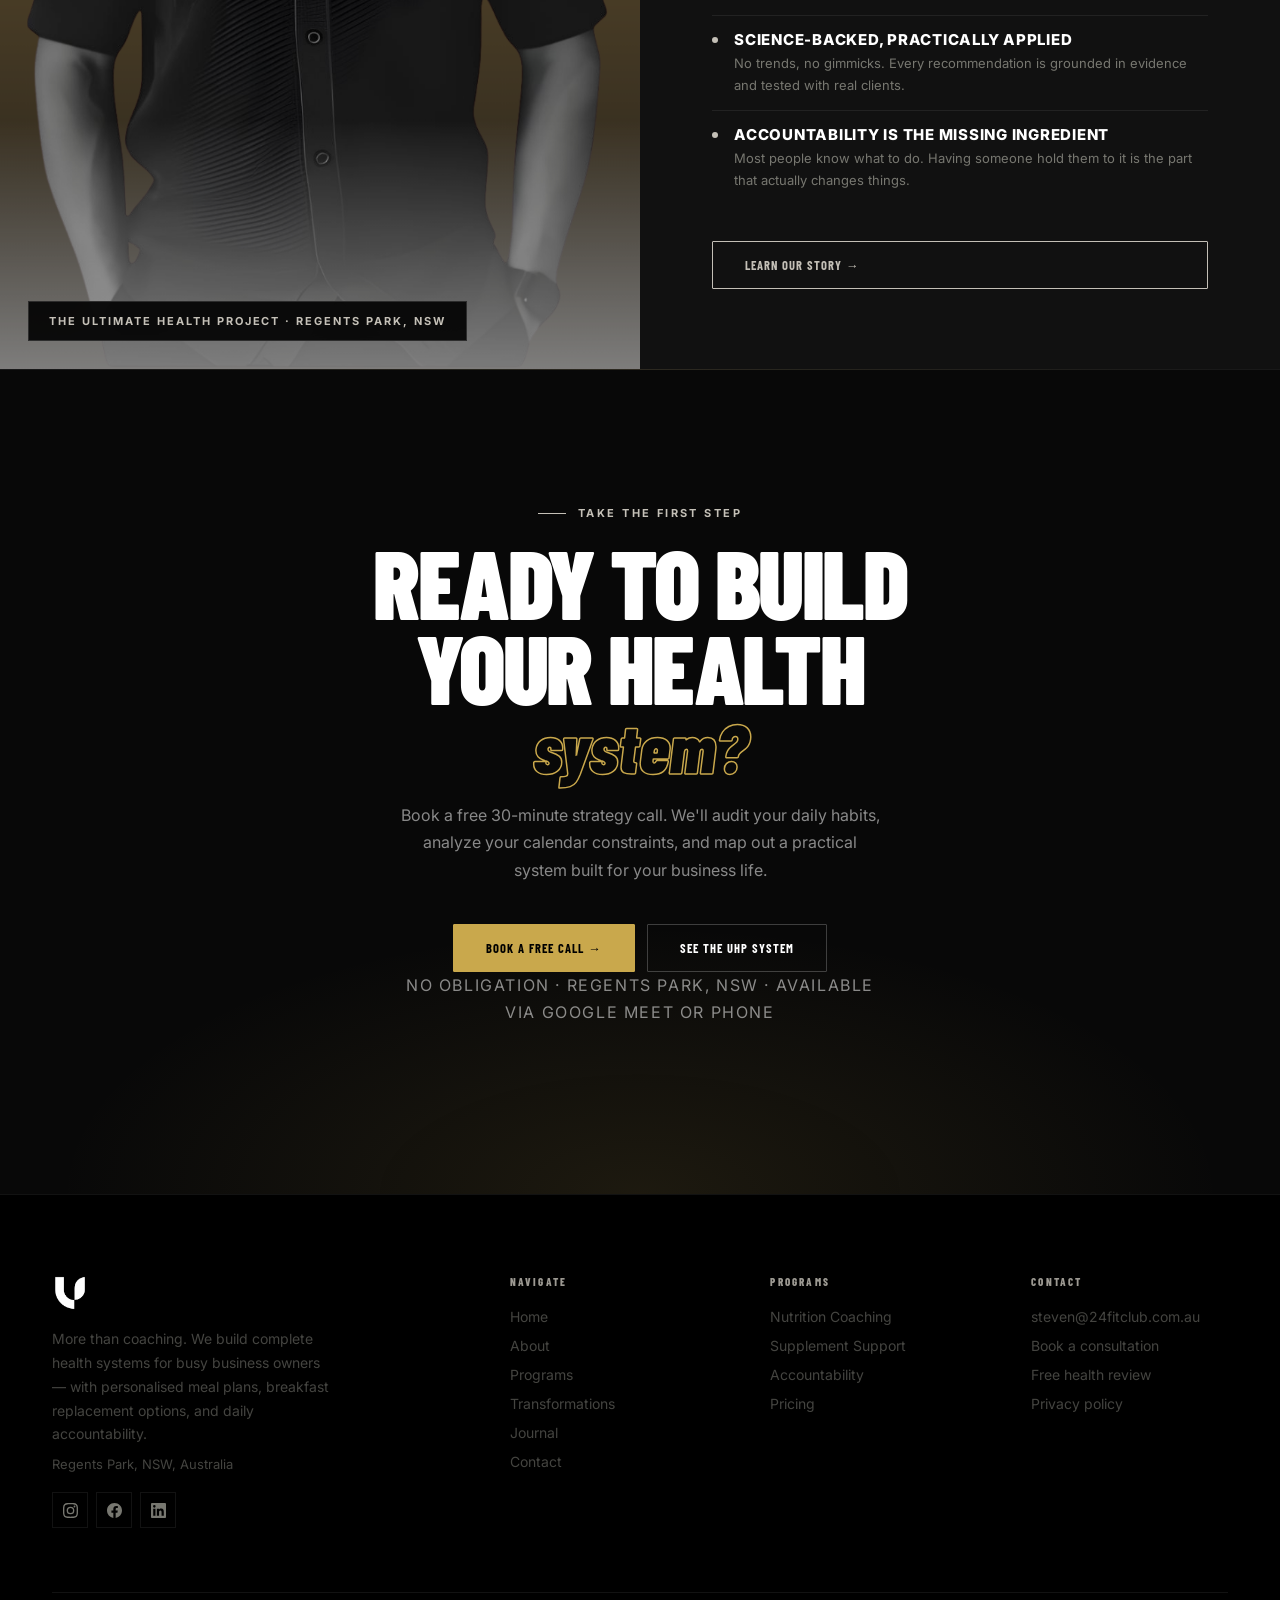
==== commit e411eb91: "feat(homepage): update Slide 02 background to unique energy_depreciation.jpg photo" ====
--- a/index.html
+++ b/index.html
@@ -110,7 +110,7 @@
   background-image: url('assets/decision_fatigue.jpg');
 }
 #story-bg-img-2 {
-  background-image: url('assets/founder_burnout.jpg');
+  background-image: url('assets/energy_depreciation.jpg');
 }
 #story-bg-img-3 {
   background-image: url('assets/active_lifestyle.jpg');
